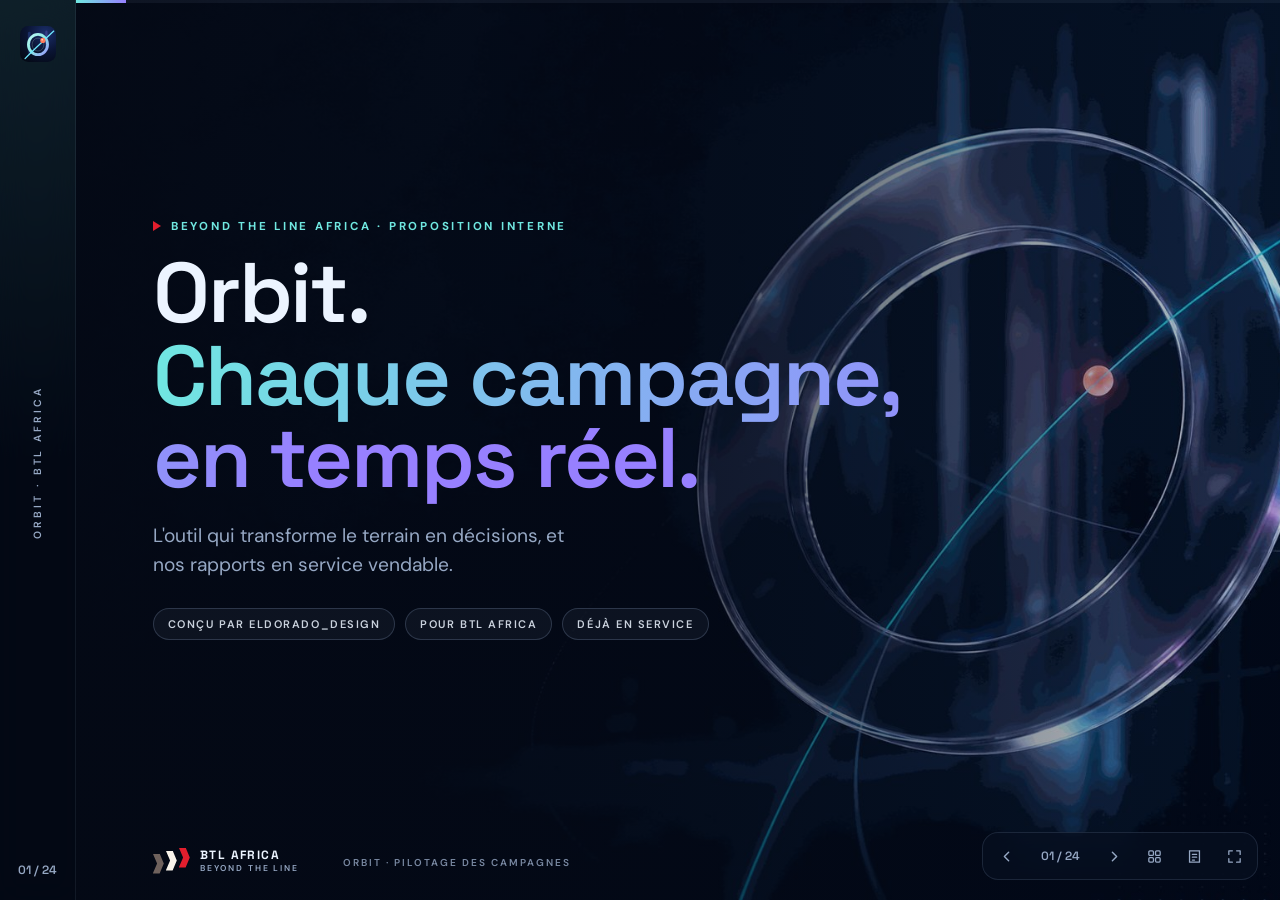
==== index.html @ cd91d080 "feat : présentation Orbit pour l'adoption par BTL Africa Co-Authored-By: Claude Opus 5.5 <noreply@an" ====
<!doctype html>
<html lang="fr">
<head>
<meta charset="utf-8">
<meta name="viewport" content="width=device-width, initial-scale=1, viewport-fit=cover">
<title>Orbit · Présentation BTL</title>
<meta name="description" content="Orbit, l'appli de pilotage des campagnes de BEYOND THE LINE Africa : intérêt, coût, valeur ajoutée et retour sur investissement.">
<meta name="theme-color" content="#040915">
<link rel="icon" href="images/orbit.svg" type="image/svg+xml">
<link rel="apple-touch-icon" href="images/orbit-180.png">
<link rel="preconnect" href="https://fonts.googleapis.com"><link rel="preconnect" href="https://fonts.gstatic.com" crossorigin>
<link href="https://fonts.googleapis.com/css2?family=DM+Sans:opsz,wght@9..40,400;9..40,500;9..40,600;9..40,700&family=Space+Grotesk:wght@400;500;600;700&display=swap" rel="stylesheet">
<link rel="stylesheet" href="styles.css">
</head>
<body>
<div class="sky" aria-hidden="true"></div>

<!-- Pictos (traits fins, même famille que l'appli) -->
<svg width="0" height="0" style="position:absolute" aria-hidden="true">
  <symbol id="i-globe" viewBox="0 0 24 24" fill="none" stroke="currentColor" stroke-width="1.8" stroke-linecap="round" stroke-linejoin="round"><circle cx="12" cy="12" r="9"/><path d="M3 12h18M12 3a14 14 0 0 1 0 18M12 3a14 14 0 0 0 0 18"/></symbol>
  <symbol id="i-phone" viewBox="0 0 24 24" fill="none" stroke="currentColor" stroke-width="1.8" stroke-linecap="round"><rect x="6" y="2.5" width="12" height="19" rx="3"/><path d="M11 18h2"/></symbol>
  <symbol id="i-download" viewBox="0 0 24 24" fill="none" stroke="currentColor" stroke-width="1.8" stroke-linecap="round" stroke-linejoin="round"><path d="M12 4v11m0 0 4-4m-4 4-4-4M5 20h14"/></symbol>
  <symbol id="i-shield" viewBox="0 0 24 24" fill="none" stroke="currentColor" stroke-width="1.8" stroke-linejoin="round"><path d="M12 3 5 6v6c0 4.5 3 7.5 7 9 4-1.5 7-4.5 7-9V6z"/><path d="m9 12 2 2 4-4" stroke-linecap="round"/></symbol>
  <symbol id="i-db" viewBox="0 0 24 24" fill="none" stroke="currentColor" stroke-width="1.8"><ellipse cx="12" cy="5.5" rx="7" ry="2.5"/><path d="M5 5.5v13c0 1.4 3.1 2.5 7 2.5s7-1.1 7-2.5v-13M5 12c0 1.4 3.1 2.5 7 2.5s7-1.1 7-2.5"/></symbol>
  <symbol id="i-history" viewBox="0 0 24 24" fill="none" stroke="currentColor" stroke-width="1.8" stroke-linecap="round"><path d="M3 12a9 9 0 1 0 3-6.7L3 8"/><path d="M3 3v5h5M12 7v5l3 2"/></symbol>
  <symbol id="i-spark" viewBox="0 0 24 24" fill="none" stroke="currentColor" stroke-width="1.8" stroke-linejoin="round"><path d="M12 3l1.8 5.2L19 10l-5.2 1.8L12 17l-1.8-5.2L5 10l5.2-1.8z"/><path d="M19 15l.8 2.2L22 18l-2.2.8L19 21l-.8-2.2L16 18l2.2-.8z"/></symbol>
  <symbol id="i-users" viewBox="0 0 24 24" fill="none" stroke="currentColor" stroke-width="1.8" stroke-linecap="round"><circle cx="9" cy="8" r="3.5"/><path d="M2.5 20c.8-3.5 3.4-5.5 6.5-5.5s5.7 2 6.5 5.5"/><path d="M16 4.6a3.5 3.5 0 0 1 0 6.8M18 14.8c1.8.7 3 2.4 3.5 5.2"/></symbol>
  <symbol id="i-target" viewBox="0 0 24 24" fill="none" stroke="currentColor" stroke-width="1.8"><circle cx="12" cy="12" r="9"/><circle cx="12" cy="12" r="5"/><circle cx="12" cy="12" r="1.5" fill="currentColor"/></symbol>
  <symbol id="i-chart" viewBox="0 0 24 24" fill="none" stroke="currentColor" stroke-width="1.8" stroke-linecap="round"><path d="M4 20V10M10 20V4M16 20v-7M22 20H2"/></symbol>
  <symbol id="i-brief" viewBox="0 0 24 24" fill="none" stroke="currentColor" stroke-width="1.8" stroke-linejoin="round"><rect x="3" y="7" width="18" height="13" rx="2.5"/><path d="M9 7V5a2 2 0 0 1 2-2h2a2 2 0 0 1 2 2v2M3 13h18"/></symbol>
  <symbol id="i-left" viewBox="0 0 24 24" fill="none" stroke="currentColor" stroke-width="2" stroke-linecap="round" stroke-linejoin="round"><path d="m15 6-6 6 6 6"/></symbol>
  <symbol id="i-right" viewBox="0 0 24 24" fill="none" stroke="currentColor" stroke-width="2" stroke-linecap="round" stroke-linejoin="round"><path d="m9 6 6 6-6 6"/></symbol>
  <symbol id="i-grid" viewBox="0 0 24 24" fill="none" stroke="currentColor" stroke-width="1.8"><rect x="4" y="4" width="6.5" height="6.5" rx="1.5"/><rect x="13.5" y="4" width="6.5" height="6.5" rx="1.5"/><rect x="4" y="13.5" width="6.5" height="6.5" rx="1.5"/><rect x="13.5" y="13.5" width="6.5" height="6.5" rx="1.5"/></symbol>
  <symbol id="i-note" viewBox="0 0 24 24" fill="none" stroke="currentColor" stroke-width="1.8" stroke-linecap="round"><path d="M5 4h14v16H5z"/><path d="M9 9h6M9 13h6M9 17h3"/></symbol>
  <symbol id="i-full" viewBox="0 0 24 24" fill="none" stroke="currentColor" stroke-width="1.8" stroke-linecap="round" stroke-linejoin="round"><path d="M4 9V4h5M20 9V4h-5M4 15v5h5M20 15v5h-5"/></symbol>
  <!-- Silhouettes de dos, éclairées par l'écran -->
  <symbol id="person" viewBox="0 0 200 260"><circle cx="100" cy="70" r="46"/><path d="M10 260c4-80 40-128 90-128s86 48 90 128z"/></symbol>
</svg>

<template id="btl-sign"><div class="slide-sign btl" aria-label="BEYOND THE LINE Africa"><span class="btl-mark"><i></i><i></i><i></i></span><span class="btl-word"><b>BTL AFRICA</b><small>BEYOND THE LINE</small></span></div><div class="slide-foot">Orbit · Pilotage des campagnes</div></template>

<aside class="rail" aria-hidden="true"><img src="images/orbit.svg" width="36" height="36" alt=""><span class="rail-label">Orbit · BTL Africa</span><span class="rail-count" data-count></span></aside>
<div class="progress"><i></i></div>

<main class="deck">

<!-- 01 · Couverture -->
<section class="slide" data-title="Orbit">
  <div class="bg" style="background-image:url(images/hero.jpg)"></div>
  <div class="reveal">
    <span class="kicker">BEYOND THE LINE Africa · Proposition interne</span>
    <h1>Orbit.<br><span class="grad">Chaque campagne,<br>en temps réel.</span></h1>
    <p class="lead">L'outil qui transforme le terrain en décisions, et nos rapports en service vendable.</p>
    <div class="chips"><span class="chip">Conçu par Eldorado_design</span><span class="chip">Pour BTL Africa</span><span class="chip">Déjà en service</span></div>
  </div>
  <aside class="note"><b>~2 min.</b> Ouvrir sur une promesse simple : savoir où en est chaque campagne sans attendre le rapport de fin de semaine. Préciser que ce n'est pas un projet : l'outil tourne déjà sur les campagnes Vodacom (Privilège, Merchant, M-Pesa Mikili, Youth F2F). Annoncer le déroulé : le constat, ce que fait Orbit, ce que ça coûte, ce que ça rapporte, ce qu'on vous demande.</aside>
</section>

<!-- 02 · Le constat -->
<section class="slide" data-title="Aujourd'hui">
  <div class="reveal">
    <span class="kicker">Le constat</span>
    <h2>Aujourd'hui, un rapport<br>se <span class="grad">reconstruit</span> à la main.</h2>
    <div class="cards c3">
      <div class="glass card"><div class="ico"><svg><use href="#i-phone"/></svg></div><h3>Données éparpillées</h3><p>WhatsApp, photos, fichiers Excel, notes de superviseurs.</p></div>
      <div class="glass card"><div class="ico"><svg><use href="#i-history"/></svg></div><h3>Des heures de compilation</h3><p>Chaque semaine, quelqu'un recolle les morceaux.</p></div>
      <div class="glass card"><div class="ico"><svg><use href="#i-target"/></svg></div><h3>Décisions en retard</h3><p>Quand le problème est visible, la semaine est passée.</p></div>
    </div>
  </div>
  <aside class="note"><b>~3 min.</b> Faire parler la salle : « Combien de temps pour sortir le rapport hebdo ? Combien de fois a-t-on corrigé un chiffre après envoi au client ? » Chaque réponse est un argument. Ne pas pointer de personne : c'est le processus qui coûte, pas les gens.</aside>
</section>

<!-- 03 · Mise en scène : la réunion -->
<section class="slide" data-title="Lundi, 9 h">
  <div class="split">
    <div class="reveal">
      <span class="kicker">Mise en situation</span>
      <h2>Lundi, 9 h.<br>Tout le monde voit<br><span class="grad">la même chose.</span></h2>
      <p class="lead">Plus de « je vous envoie le fichier ». La campagne s'affiche, on discute, on décide.</p>
    </div>
    <div class="scene">
      <span class="caption"><i></i>Réunion de pilotage · en direct</span>
      <div class="wall-screen"><img src="images/app/02-accueil-privilege.jpg" alt="Orbit affiché sur l'écran de la salle de réunion"></div>
      <div class="glow"></div><div class="table"></div>
      <svg class="people" viewBox="160 150 1280 340" aria-hidden="true">
        <defs><linearGradient id="rim" x1="0" y1="0" x2="0" y2="1"><stop offset="0" stop-color="#70e8e1" stop-opacity=".55"/><stop offset=".25" stop-color="#0b1222" stop-opacity="1"/></linearGradient></defs>
        <g fill="url(#rim)"><use href="#person" x="120" y="210" width="230" height="300"/><use href="#person" x="420" y="170" width="250" height="330"/><use href="#person" x="980" y="180" width="245" height="320"/><use href="#person" x="1270" y="220" width="225" height="290"/></g>
        <g fill="#060b17"><use href="#person" x="700" y="250" width="200" height="260"/></g>
      </svg>
    </div>
  </div>
  <aside class="note"><b>~2 min.</b> Raconter la scène : la direction, deux superviseurs et le chargé de compte autour de l'écran. On voit les 954 activations de Privilège, la progression, les shops. Une question surgit, on la pose à Orbit pendant la réunion. Message : la réunion porte sur les décisions, pas sur la vérification des chiffres.</aside>
</section>

<!-- 04 · Orbit en une phrase -->
<section class="slide" data-title="Orbit en une phrase">
  <div class="split">
    <div class="reveal">
      <span class="kicker">La réponse</span>
      <h2>Une seule appli.<br>Le terrain <span class="grad">remonte seul.</span></h2>
      <p class="lead">Les agents saisissent sur le terrain. Orbit calcule, classe, commente et exporte.</p>
      <div class="chips"><span class="chip">Hôtesses</span><span class="chip">Ambassadeurs</span><span class="chip">Contacts</span><span class="chip">POS</span></div>
    </div>
    <div class="shot tilt"><img src="images/app/02-accueil-privilege.jpg" alt="Accueil d'Orbit : 954 activations sur la campagne Vodacom Privilège"></div>
  </div>
  <aside class="note"><b>~2 min.</b> Montrer l'accueil : le chiffre clé, la progression, les jours prestés, le commentaire de la période. Tout est calculé à partir de la base que remplit le terrain : il n'y a rien à ressaisir.</aside>
</section>

<!-- 05 · Pratique -->
<section class="slide" data-title="Pratique : accessible partout">
  <div class="split">
    <div class="reveal">
      <span class="kicker">01 · Pratique</span>
      <h2>Partout.<br><span class="grad">Sans installation.</span></h2>
      <div class="cards">
        <div class="glass card" style="padding:18px 20px"><h3>Un lien suffit</h3><p>Ordinateur, tablette, téléphone, écran de salle.</p></div>
        <div class="glass card" style="padding:18px 20px"><h3>S'installe comme une appli</h3><p>Une icône sur le bureau ou l'écran d'accueil, en un geste.</p></div>
      </div>
    </div>
    <div class="devices">
      <div class="laptop"><div class="screen"><img src="images/app/04-activite.jpg" alt="Vue Activité d'Orbit sur ordinateur"></div><div class="base"></div></div>
      <div class="phone"><img src="images/app/12-mobile-accueil.jpg" alt="Orbit sur téléphone"></div>
    </div>
  </div>
  <aside class="note"><b>~2 min.</b> Insister : rien à installer sur les postes BTL, pas de licence. Un superviseur en déplacement a la même vue que la direction au bureau. Si possible, faire ouvrir le lien sur le téléphone d'un participant pendant la présentation.</aside>
</section>

<!-- 06 · Modulable -->
<section class="slide" data-title="Modulable et personnalisée">
  <div class="reveal">
    <span class="kicker">02 · Modulable</span>
    <h2>Une campagne nouvelle ?<br>Orbit <span class="grad">s'adapte.</span></h2>
    <div class="gallery">
      <figure><div class="shot"><img src="images/app/08-accueil-merchant.jpg" alt="Campagne Merchant"></div><figcaption>Merchant · POS visités</figcaption></figure>
      <figure><div class="shot"><img src="images/app/09-mikili-nebuleuse.jpg" alt="Campagne M-Pesa Mikili en ambiance Nébuleuse"></div><figcaption>M-Pesa Mikili · contacts</figcaption></figure>
      <figure><div class="shot"><img src="images/app/10-starfly.jpg" alt="Ambiance claire Starfly"></div><figcaption>Six ambiances, claires ou sombres</figcaption></figure>
    </div>
  </div>
  <aside class="note"><b>~3 min.</b> Quatre types de campagnes déjà gérés, chacun avec son vocabulaire (activations, transactions, contacts) et ses objectifs. Chaque utilisateur règle son confort : ambiance, opacité, flou. Une nouvelle campagne se branche pour environ 100 $ au lieu d'un nouvel outil.</aside>
</section>

<!-- 07 · Fiable et claire -->
<section class="slide" data-title="Fiable et claire">
  <div class="split">
    <div class="reveal">
      <span class="kicker">03 · Fiable</span>
      <h2>Une seule source.<br><span class="grad">Zéro version.</span></h2>
      <div class="cards">
        <div class="glass card" style="padding:18px 20px"><div class="ico"><svg><use href="#i-db"/></svg></div><h3>Base unique et sécurisée</h3><p>Tout le monde lit les mêmes chiffres, au même moment.</p></div>
        <div class="glass card" style="padding:18px 20px"><div class="ico"><svg><use href="#i-history"/></svg></div><h3>Chaque correction est tracée</h3><p>Qui, quoi, quand : le journal le garde.</p></div>
      </div>
    </div>
    <div class="shot tilt"><img src="images/app/05-terrain.jpg" alt="Vue Terrain : classement des agents et fiche détaillée"></div>
  </div>
  <aside class="note"><b>~2 min.</b> Clair : un chiffre par carte, des classements lisibles, une fiche par agent. Fiable : profils et droits (Vodacom lit, BTL pilote), contrôles qualité, journal des modifications. Fini « la bonne version du fichier ».</aside>
</section>

<!-- 08 · Moins d'erreurs -->
<section class="slide" data-title="Fini les erreurs de reporting">
  <div class="reveal">
    <span class="kicker">04 · Sans erreurs</span>
    <h2>Le chiffre se <span class="grad">calcule</span>,<br>il ne se recopie plus.</h2>
    <div class="versus">
      <div class="glass col before"><h3>Avant</h3><ul><li>Recopies entre WhatsApp et Excel</li><li>Formules cassées, doublons, oublis</li><li>Chiffres corrigés après envoi au client</li></ul></div>
      <div class="glass col after"><h3 class="grad">Avec Orbit</h3><ul><li>Saisie unique, au moment de l'action</li><li>Totaux et objectifs calculés automatiquement</li><li>Anomalies signalées avant qu'elles ne partent</li></ul></div>
    </div>
  </div>
  <aside class="note"><b>~2 min.</b> Chaque erreur envoyée au client coûte de la crédibilité. Orbit supprime l'étape de recopie, qui est la source principale d'erreurs. L'onglet « Qualité et sources » montre les anomalies à traiter.</aside>
</section>

<!-- 09 · Rapports -->
<section class="slide" data-title="Rapports en un clic">
  <div class="split">
    <div class="reveal">
      <span class="kicker">05 · Rapports</span>
      <h2>Un rapport client<br>en <span class="grad">30 secondes.</span></h2>
      <p class="lead">PDF prêt à envoyer, ou Excel avec formules et données brutes, vérifiable par le client.</p>
      <div class="chips"><span class="chip">PDF</span><span class="chip">Excel à formules</span><span class="chip">Toute période</span></div>
    </div>
    <div class="shot tilt"><img src="images/app/06-export.jpg" alt="Fenêtre d'export d'Orbit avec aperçu du rapport"></div>
  </div>
  <aside class="note"><b>~3 min.</b> Démonstration en direct si possible : choisir une période, cocher les sections, télécharger. L'Excel contient des formules et un onglet de données brutes, donc le client peut recompter lui-même : c'est un gage de transparence. Comparer avec le temps de compilation actuel donné par la salle à la slide 2.</aside>
</section>

<!-- 10 · Décisionnelle -->
<section class="slide" data-title="Décisionnelle : l'IA">
  <div class="split">
    <div class="reveal">
      <span class="kicker">06 · Décisionnelle</span>
      <h2>On pose la question.<br><span class="grad">Orbit répond chiffres à l'appui.</span></h2>
      <p class="lead">Commentaires de période générés, et questions libres sur la campagne.</p>
    </div>
    <div class="glass chat">
      <div class="head"><i>✦</i>Questionner la campagne</div>
      <div class="q">Qui sont les trois meilleurs et pourquoi ?</div>
      <div class="a"><p>Sur la période, les trois meilleurs ambassadeurs sont :</p><p>• Becky O. : 211 transactions sur 10 jours<br>• Patience T. : 141 transactions sur 12 jours<br>• Jesly B. : 113 transactions sur 12 jours</p><p>Les notes de terrain signalent des lenteurs de connexion et des retards d'approvisionnement des fonds.</p><p><b>Suggestion :</b> approvisionner les fonds dès le matin.</p></div>
      <div class="foot"><span>Réponse réelle · Merchant, 24 août → 25 sept.</span><span>19 questions restantes aujourd'hui</span></div>
    </div>
  </div>
  <aside class="note"><b>~4 min.</b> C'est une vraie réponse obtenue sur la campagne Merchant. L'IA lit les chiffres et les notes de clôture des agents, puis propose des pistes présentées comme des suggestions. Aucune donnée client (numéro, nom) n'est transmise à l'IA. Le nombre de questions est plafonné par jour : c'est ce qui permet de le facturer.</aside>
</section>

<!-- 11 · Réorienter -->
<section class="slide" data-title="Réorienter à tout moment">
  <div class="split">
    <div class="reveal">
      <span class="kicker">07 · Agile</span>
      <h2>Jeudi, un shop décroche.<br><span class="grad">Vendredi, on corrige.</span></h2>
      <p class="lead">Rythme jour par jour, classement des lieux, présence des agents : on déplace les équipes avant la fin de la semaine.</p>
    </div>
    <div class="shot tilt"><img src="images/app/03-accueil-graphiques.jpg" alt="Jours prestés et répartition terrain"></div>
  </div>
  <aside class="note"><b>~3 min.</b> Exemple concret : un shop passe sous la moyenne deux jours de suite ; on le voit dans Terrain, on déplace deux hôtesses vers le shop le plus actif. Sans Orbit, on le découvre dans le rapport de fin de semaine. La réactivité se vend au client.</aside>
</section>

<!-- 12 · Accès client -->
<section class="slide" data-title="Ce que voit le client">
  <div class="split even">
    <div class="reveal">
      <span class="kicker">08 · Maîtrise</span>
      <h2>Le client voit<br><span class="grad">ce que nous décidons.</span></h2>
      <p class="lead">Par campagne, BTL ouvre ou ferme l'accès, les objectifs et les questions à l'IA.</p>
    </div>
    <div class="glass access">
      <div class="row"><span>Campagne</span><span>Voir</span><span>Objectifs</span><span>IA</span></div>
      <div class="row"><b>Vodacom Privilège</b><i class="sw on"></i><i class="sw on"></i><i class="sw on"></i></div>
      <div class="row"><b>Merchant Educational</b><i class="sw on"></i><i class="sw"></i><i class="sw on"></i></div>
      <div class="row"><b>M-Pesa Mikili</b><i class="sw on"></i><i class="sw on"></i><i class="sw"></i></div>
      <div class="row"><b>Youth F2F</b><i class="sw"></i><i class="sw"></i><i class="sw"></i></div>
    </div>
  </div>
  <aside class="note"><b>~2 min.</b> Point essentiel pour la négociation : l'accès du client est un levier. On peut montrer la campagne sans les objectifs internes, et réserver l'IA aux clients qui la paient. Tout se règle en un clic depuis le menu « Accès client ».</aside>
</section>

<!-- 13a · Mise en scène : sur le terrain -->
<section class="slide" data-title="Sur le terrain">
  <div class="split">
    <div class="reveal">
      <span class="kicker">Mise en situation</span>
      <h2>Kinshasa, 11 h.<br><span class="grad">Le superviseur sait déjà.</span></h2>
      <p class="lead">Un coup d'œil au téléphone entre deux shops : qui a pointé, combien d'activations, où ça freine.</p>
    </div>
    <div class="scene field">
      <span class="caption"><i></i>Sur le terrain · en direct</span>
      <svg class="street" viewBox="0 0 1600 900" preserveAspectRatio="xMidYMid slice" aria-hidden="true">
        <defs>
          <radialGradient id="sun" cx=".78" cy=".08" r=".6"><stop offset="0" stop-color="#ffd2a0" stop-opacity=".55"/><stop offset="1" stop-color="#ffd2a0" stop-opacity="0"/></radialGradient>
          <linearGradient id="bld" x1="0" y1="0" x2="0" y2="1"><stop offset="0" stop-color="#2a3a63"/><stop offset="1" stop-color="#101a33"/></linearGradient>
          <linearGradient id="kiosk" x1="0" y1="0" x2="0" y2="1"><stop offset="0" stop-color="#e31e2d"/><stop offset="1" stop-color="#8d1220"/></linearGradient>
        </defs>
        <rect width="1600" height="900" fill="url(#sun)"/>
        <g fill="url(#bld)"><rect x="0" y="260" width="300" height="460" rx="6"/><rect x="320" y="200" width="260" height="520" rx="6"/><rect x="600" y="300" width="340" height="420" rx="6"/><rect x="960" y="230" width="280" height="490" rx="6"/></g>
        <g fill="#70e8e1" opacity=".18"><rect x="40" y="300" width="60" height="40" rx="4"/><rect x="130" y="300" width="60" height="40" rx="4"/><rect x="360" y="250" width="60" height="40" rx="4"/><rect x="460" y="250" width="60" height="40" rx="4"/><rect x="650" y="340" width="60" height="40" rx="4"/><rect x="1000" y="280" width="60" height="40" rx="4"/><rect x="1100" y="280" width="60" height="40" rx="4"/></g>
        <!-- Kiosque M-Pesa -->
        <rect x="620" y="470" width="300" height="250" rx="10" fill="#0d1528"/>
        <path d="M600 470h340l-24-60H624z" fill="url(#kiosk)"/>
        <text x="770" y="452" text-anchor="middle" font-family="Space Grotesk, sans-serif" font-size="34" font-weight="700" fill="#fff">M-PESA</text>
        <rect x="650" y="500" width="240" height="120" rx="8" fill="#ffd2a0" opacity=".25"/>
        <rect x="0" y="720" width="1600" height="180" fill="#0a1124"/>
        <path d="M0 760h1600" stroke="#ffd2a0" stroke-opacity=".12" stroke-width="3" stroke-dasharray="40 30"/>
        <!-- Passants -->
        <g fill="#060b17"><use href="#person" x="140" y="560" width="120" height="170"/><use href="#person" x="440" y="590" width="100" height="140"/><use href="#person" x="1240" y="470" width="190" height="260"/></g>
      </svg>
      <div class="phone"><img src="images/app/13-mobile-merchant.jpg" alt="Orbit sur le téléphone d'un superviseur"></div>
    </div>
  </div>
  <aside class="note"><b>~2 min.</b> Le superviseur est en tournée. Sur son téléphone : POS visités, transactions, ambassadeurs présents. Il appelle l'ambassadeur qui n'a pas pointé avant midi, pas le lendemain.</aside>
</section>

<!-- 13 · Mise en scène : le terrain -->
<section class="slide" data-title="Du terrain à la décision">
  <div class="reveal">
    <span class="kicker">Mise en situation</span>
    <h2>Du terrain à la décision,<br><span class="grad">en quelques secondes.</span></h2>
    <div class="flow">
      <div class="glass step"><div class="ico"><svg><use href="#i-phone"/></svg></div><b>L'agent saisit</b><span>Pointage, activation, contact, photo.</span></div><i class="arrow"></i>
      <div class="glass step"><div class="ico"><svg><use href="#i-db"/></svg></div><b>Orbit calcule</b><span>Totaux, objectifs, classements, anomalies.</span></div><i class="arrow"></i>
      <div class="glass step"><div class="ico"><svg><use href="#i-target"/></svg></div><b>BTL décide</b><span>Réunion, rapport, réorientation.</span></div>
    </div>
  </div>
  <aside class="note"><b>~2 min.</b> Le circuit complet tient en trois étapes. Chaque maillon dépend du précédent : c'est la transition vers la condition de réussite.</aside>
</section>

<!-- 14 · Condition : adhésion -->
<section class="slide" data-title="La condition : tout le monde">
  <div class="split">
    <div class="reveal">
      <span class="kicker">La condition</span>
      <h2>Orbit ne vaut que si<br><span class="grad">tout le monde l'utilise.</span></h2>
      <p class="lead">Un agent qui ne saisit pas, c'est un chiffre faux pour toute la campagne.</p>
    </div>
    <div class="cards c2">
      <div class="glass card"><div class="ico"><svg><use href="#i-users"/></svg></div><h3>Agents</h3><p>Saisie systématique, le jour même.</p></div>
      <div class="glass card"><div class="ico"><svg><use href="#i-shield"/></svg></div><h3>Superviseurs</h3><p>Contrôle quotidien et notes de clôture.</p></div>
      <div class="glass card"><div class="ico"><svg><use href="#i-brief"/></svg></div><h3>Chargés de compte</h3><p>Rapports clients exclusivement depuis Orbit.</p></div>
      <div class="glass card"><div class="ico"><svg><use href="#i-target"/></svg></div><h3>Direction</h3><p>Réunions de pilotage sur Orbit.</p></div>
    </div>
  </div>
  <aside class="note"><b>~4 min.</b> Moment clé, à dire franchement : si une partie de l'agence continue sur Excel, on revient aux deux versions des chiffres, et l'outil perd sa valeur. L'adhésion doit être une décision d'agence, pas une option individuelle. Laisser place aux objections ici.</aside>
</section>

<!-- 15 · Le coût -->
<section class="slide" data-title="Ce que ça coûte">
  <div class="reveal">
    <span class="kicker">Le coût</span>
    <h2>Un investissement unique,<br>puis <span class="grad">presque rien.</span></h2>
    <div class="prices">
      <div class="glass price"><span class="label">Développement complet</span><div class="big">500<small>$</small></div><p>Une fois. Déjà réalisé.</p></div>
      <div class="glass price"><span class="label">Nouvelle campagne</span><div class="big">~100<small>$</small></div><p>Branchement d'une campagne de type nouveau.</p></div>
      <div class="glass price hl"><span class="label">Hébergement</span><div class="big">&lt; 50<small>$ / mois</small></div><p>Base de données, site et IA compris.</p></div>
    </div>
  </div>
  <aside class="note"><b>~3 min.</b> Le développement est derrière nous : il est déjà payé et l'outil tourne. Le coût récurrent se limite à l'hébergement, négociable à très bon prix. Comparer avec le coût mensuel des heures de compilation actuelles.</aside>
</section>

<!-- 16 · Facturation -->
<section class="slide" data-title="Ce que ça rapporte">
  <div class="reveal">
    <span class="kicker">Le modèle</span>
    <h2>Orbit devient<br><span class="grad">une ligne de facture.</span></h2>
    <div class="prices">
      <div class="glass price"><span class="label">Pilotage Orbit</span><div class="big">500<small>$ / campagne</small></div><p>Accès client, tableaux de bord, rapports.</p></div>
      <div class="glass price hl"><span class="label">Option IA</span><div class="big">+200<small>$ / campagne</small></div><p>Commentaires et questions à la campagne.</p></div>
      <div class="glass price"><span class="label">Sur mesure</span><div class="big">Quota<small> modulable</small></div><p>Nombre de questions IA par jour selon le contrat.</p></div>
    </div>
  </div>
  <aside class="note"><b>~3 min.</b> Proposition : intégrer Orbit à chaque devis de campagne, de façon permanente. Le client paie un service visible (accès en direct, rapports vérifiables), pas un logiciel. L'option IA et le quota de questions permettent une facturation à la carte. Les montants sont des bases de discussion.</aside>
</section>

<!-- 17 · ROI -->
<section class="slide" data-title="Retour sur investissement">
  <div class="split">
    <div class="reveal">
      <span class="kicker">Retour sur investissement</span>
      <h2>Lent au départ,<br><span class="grad">net ensuite.</span></h2>
      <div class="cards c2">
        <div class="glass card" style="padding:18px 20px"><span class="muted">Point mort</span><div class="big" id="roi-even" style="font-size:40px;margin-top:8px">—</div></div>
        <div class="glass card" style="padding:18px 20px"><span class="muted">Solde sur 12 mois</span><div class="big grad" id="roi-total" style="font-size:40px;margin-top:8px">—</div></div>
      </div>
    </div>
    <div class="glass chart">
      <svg id="roi-chart" role="img" aria-label="Facturation mensuelle et solde cumulé sur 12 mois"></svg>
      <div class="legend"><span><i style="background:rgb(112 232 225)"></i>Facturé par mois</span><span><i style="background:rgb(151 128 255)"></i>Solde cumulé</span></div>
      <p class="hyp">Hypothèses : 2 mois de rodage non facturés, puis 2 campagnes par mois, une sur deux avec l'option IA. Coûts : 500 $ au départ, 100 $ par campagne, 50 $/mois d'hébergement.</p>
    </div>
  </div>
  <aside class="note"><b>~4 min.</b> Lire le graphique : les premiers mois sont négatifs (rodage, adhésion), puis chaque campagne facturée rapporte environ 400 $ net, 600 $ avec l'IA. Le scénario est volontairement prudent. Passer ensuite au calculateur pour tester d'autres hypothèses avec la salle.</aside>
</section>

<!-- 18 · Calculateur -->
<section class="slide" data-title="Calculateur">
  <div class="reveal">
    <span class="kicker">À vous de jouer</span>
    <h2>Testons <span class="grad">vos hypothèses.</span></h2>
    <div class="calc" id="calc">
      <div class="glass inputs">
        <label><span>Campagnes facturées par mois <b data-v="perMonth"></b></span><input type="range" name="perMonth" min="1" max="6" value="2"></label>
        <label><span>Mois de rodage (non facturés) <b data-v="pilot"></b></span><input type="range" name="pilot" min="0" max="6" value="2"></label>
        <label><span>Campagnes avec l'option IA <b data-v="iaShare"></b></span><input type="range" name="iaShare" min="0" max="100" step="10" value="50"></label>
        <label><span>Prix Orbit par campagne <b data-v="price"></b></span><input type="range" name="price" min="200" max="1000" step="50" value="500"></label>
      </div>
      <div class="glass out">
        <div class="kpis"><div class="kpi"><small>Point mort</small><b data-k="even"></b></div><div class="kpi"><small>Facturé sur 12 mois</small><b data-k="revenue"></b></div><div class="kpi"><small>Solde net</small><b data-k="total" class="grad"></b></div></div>
        <svg role="img" aria-label="Simulation sur 12 mois"></svg>
      </div>
    </div>
  </div>
  <aside class="note"><b>~4 min.</b> Laisser la salle proposer les chiffres. Montrer que même avec une seule campagne par mois et un long rodage, le point mort arrive dans l'année. C'est le meilleur moment pour obtenir l'adhésion : la décision devient économique.</aside>
</section>

<!-- 19 · Ce que gagne chacun -->
<section class="slide" data-title="Ce que gagne chacun">
  <div class="reveal">
    <span class="kicker">La valeur</span>
    <h2>Chacun y <span class="grad">gagne.</span></h2>
    <div class="cards c4">
      <div class="glass card"><div class="ico"><svg><use href="#i-chart"/></svg></div><h3>Direction</h3><p>Vision en direct, nouvelle source de revenu.</p></div>
      <div class="glass card"><div class="ico"><svg><use href="#i-shield"/></svg></div><h3>Superviseurs</h3><p>Moins de compilation, plus de terrain.</p></div>
      <div class="glass card"><div class="ico"><svg><use href="#i-users"/></svg></div><h3>Agents</h3><p>Leur travail est visible, et reconnu.</p></div>
      <div class="glass card"><div class="ico"><svg><use href="#i-brief"/></svg></div><h3>Client</h3><p>Transparence, réactivité, confiance.</p></div>
    </div>
  </div>
  <aside class="note"><b>~3 min.</b> Adapter le discours à chaque public présent. Pour les agents : le classement et la fiche agent valorisent les meilleurs. Pour le client : un partenaire qui montre ses chiffres en direct se démarque des agences concurrentes.</aside>
</section>

<!-- 20 · Plan d'adoption -->
<section class="slide" data-title="Plan d'adoption">
  <div class="reveal">
    <span class="kicker">Le plan</span>
    <h2>90 jours pour en faire<br><span class="grad">un réflexe.</span></h2>
    <div class="timeline">
      <div class="glass t"><em>Jours 1 à 30</em><h3>Adopter</h3><ul><li>Prise en main par équipe</li><li>Toutes les campagnes en cours sur Orbit</li><li>Fin des rapports Excel internes</li></ul></div>
      <div class="glass t"><em>Jours 31 à 60</em><h3>Montrer</h3><ul><li>Accès client ouvert sur une campagne</li><li>Réunions de pilotage sur écran</li><li>Retours d'usage, ajustements</li></ul></div>
      <div class="glass t"><em>Jours 61 à 90</em><h3>Facturer</h3><ul><li>Orbit dans les nouveaux devis</li><li>Option IA proposée</li><li>Bilan chiffré à la direction</li></ul></div>
    </div>
  </div>
  <aside class="note"><b>~3 min.</b> Un plan court et concret. Proposer un référent par équipe. Le bilan à 90 jours mesure : taux de saisie, temps de production des rapports, campagnes facturées avec Orbit.</aside>
</section>

<!-- 21 · Questions fréquentes -->
<section class="slide" data-title="Vos questions">
  <div class="reveal">
    <span class="kicker">Anticiper</span>
    <h2>Les questions <span class="grad">qu'on va nous poser.</span></h2>
    <div class="faq">
      <div class="glass"><b>Et si le réseau coupe ?</b><span>Les applis terrain envoient dès que la connexion revient ; Orbit lit la base commune.</span></div>
      <div class="glass"><b>Les données sont-elles protégées ?</b><span>Profils et droits séparés ; l'IA ne reçoit ni nom ni numéro de client.</span></div>
      <div class="glass"><b>Et si le client refuse de payer ?</b><span>Orbit reste notre outil interne : le gain de temps suffit à le justifier.</span></div>
      <div class="glass"><b>Qui maintient l'outil ?</b><span>Eldorado_design, avec un coût par évolution connu d'avance.</span></div>
    </div>
  </div>
  <aside class="note"><b>~3 min.</b> Traiter les objections avant qu'elles ne viennent, puis ouvrir les questions de la salle (hors du temps de présentation).</aside>
</section>

<!-- 22 · La décision -->
<section class="slide" data-title="Ce que nous demandons">
  <div class="bg" style="background-image:url(images/hero.jpg)"></div>
  <div class="reveal">
    <span class="kicker">Aujourd'hui</span>
    <h2>Une décision :<br><span class="grad">Orbit, pour toute l'agence.</span></h2>
    <div class="chips"><span class="chip">Adhésion de toutes les équipes</span><span class="chip">Un référent par équipe</span><span class="chip">Orbit dans les devis</span></div>
  </div>
  <aside class="note"><b>~2 min.</b> Conclure par une demande claire, pas par un résumé. Faire valider les trois engagements et fixer la date du bilan à 90 jours.</aside>
</section>

<!-- 23 · Fin -->
<section class="slide" data-title="Merci">
  <div class="reveal" style="text-align:center;justify-items:center;display:grid">
    <img class="orbit-logo" src="images/orbit.svg" alt="Logo Orbit">
    <h1 style="font-size:clamp(44px,5.6vw,88px)">Merci.</h1>
    <p class="lead" style="margin-inline:auto">Orbit · développé par Eldorado_design pour BEYOND THE LINE Africa.</p>
    <p class="byeldo">By <b>Eldo</b></p>
  </div>
  <aside class="note"><b>Questions et réponses.</b> Garder l'appli ouverte dans un autre onglet pour répondre en direct.</aside>
</section>

</main>

<div class="notes" role="note" aria-live="polite"></div>
<div class="overview" role="dialog" aria-label="Sommaire"><h2>Sommaire</h2><ol></ol></div>
<nav class="controls" aria-label="Navigation">
  <button type="button" data-act="prev" aria-label="Slide précédente"><svg><use href="#i-left"/></svg></button>
  <span class="count" data-count></span>
  <button type="button" data-act="next" aria-label="Slide suivante"><svg><use href="#i-right"/></svg></button>
  <button type="button" data-act="overview" aria-label="Sommaire (touche O)" title="Sommaire · O"><svg><use href="#i-grid"/></svg></button>
  <button type="button" data-act="notes" aria-label="Notes de l'orateur (touche N)" title="Notes · N"><svg><use href="#i-note"/></svg></button>
  <button type="button" data-act="full" aria-label="Plein écran (touche F)" title="Plein écran · F"><svg><use href="#i-full"/></svg></button>
</nav>
<script src="deck.js"></script>
</body>
</html>
---- styles.css ----
/* Orbit · présentation — même langage que l'appli : nuit aurorale, verre dépoli, accent cyan. */
:root {
  --deep0: 4 9 21; --deep1: 8 16 34; --deep2: 14 26 50;
  --ink: 236 244 255; --mute: 150 168 196; --glass: 190 215 255;
  --acc: 112 232 225; --acc2: 151 128 255; --warm: 255 170 120; --btl: 227 30 45;
  --display: "Space Grotesk", system-ui, sans-serif; --ui: "DM Sans", system-ui, sans-serif;
  --ease: cubic-bezier(.22, 1, .36, 1);
}
* { box-sizing: border-box; }
html, body { margin: 0; height: 100%; background: rgb(var(--deep0)); color: rgb(var(--ink)); font-family: var(--ui); overflow: hidden; -webkit-font-smoothing: antialiased; }
button { font: inherit; color: inherit; border: 0; background: none; cursor: pointer; }
img { display: block; max-width: 100%; }

/* ── Ciel vivant ── */
.sky { position: fixed; inset: 0; z-index: 0; overflow: hidden; pointer-events: none; }
.sky::before { content: ""; position: absolute; inset: -20%; background:
  radial-gradient(40% 60% at 15% 10%, rgb(var(--acc) / .18), transparent 70%),
  radial-gradient(35% 50% at 85% 20%, rgb(var(--acc2) / .2), transparent 70%),
  radial-gradient(50% 40% at 60% 100%, rgb(40 90 200 / .25), transparent 70%);
  animation: drift 26s ease-in-out infinite alternate; }
.sky::after { content: ""; position: absolute; inset: 0; background-image: radial-gradient(1px 1px at 20% 30%, #fff8, transparent), radial-gradient(1px 1px at 70% 20%, #fff6, transparent), radial-gradient(1.5px 1.5px at 40% 80%, #fff5, transparent), radial-gradient(1px 1px at 85% 65%, #fff7, transparent), radial-gradient(1px 1px at 10% 75%, #fff5, transparent), radial-gradient(1px 1px at 55% 45%, #fff4, transparent); background-size: 600px 600px; opacity: .7; }
@keyframes drift { to { transform: translate3d(4%, -3%, 0) rotate(4deg); } }

/* ── Cadre : rail gauche, barre de progression, commandes ── */
.deck { position: fixed; inset: 0; z-index: 1; }
.rail { position: fixed; left: 0; top: 0; bottom: 0; width: 76px; z-index: 5; display: flex; flex-direction: column; align-items: center; justify-content: space-between; padding: 26px 0 22px; border-right: 1px solid rgb(var(--glass) / .08); background: rgb(var(--deep0) / .35); backdrop-filter: blur(14px); }
.rail-label { writing-mode: vertical-rl; transform: rotate(180deg); font: 600 10.5px var(--ui); letter-spacing: .28em; text-transform: uppercase; color: rgb(var(--mute)); }
.rail-count { font: 600 12px var(--display); color: rgb(var(--mute)); }
.progress { position: fixed; top: 0; left: 76px; right: 0; height: 3px; z-index: 6; background: rgb(var(--glass) / .06); }
.progress i { display: block; height: 100%; width: 0; background: linear-gradient(90deg, rgb(var(--acc)), rgb(var(--acc2))); transition: width .6s var(--ease); }
.controls { position: fixed; right: 22px; bottom: 20px; z-index: 6; display: flex; align-items: center; gap: 4px; padding: 5px; border-radius: 16px; background: rgb(var(--deep1) / .7); border: 1px solid rgb(var(--glass) / .12); backdrop-filter: blur(14px); }
.controls button { width: 36px; height: 36px; border-radius: 11px; display: grid; place-items: center; color: rgb(var(--mute)); transition: background-color .2s, color .2s; }
.controls button:hover { background: rgb(var(--glass) / .1); color: rgb(var(--ink)); }
.controls button.is-on { color: rgb(var(--acc)); }
.controls .count { padding: 0 10px; font: 600 12px var(--display); color: rgb(var(--mute)); min-width: 64px; text-align: center; }
.controls svg { width: 17px; height: 17px; }

/* ── Signature BTL (chaque slide) ── */
.btl { display: inline-flex; align-items: center; gap: 10px; }
.btl-mark { display: flex; gap: 2px; }
.btl-mark i { width: 11px; height: 20px; clip-path: polygon(0 0, 62% 0, 100% 50%, 62% 100%, 0 100%, 39% 50%); }
.btl-mark i:nth-child(1) { background: #6f625d; transform: translateY(3px); }
.btl-mark i:nth-child(2) { background: #f8f3ea; }
.btl-mark i:nth-child(3) { background: rgb(var(--btl)); transform: translateY(-3px); }
.btl-word { display: grid; line-height: 1.05; }
.btl-word b { font: 700 12px var(--display); letter-spacing: .12em; }
.btl-word small { font: 600 8.5px var(--ui); letter-spacing: .22em; color: rgb(var(--mute)); }
.slide-sign { position: absolute; left: 6vw; bottom: 26px; z-index: 3; }
.slide-foot { position: absolute; left: calc(6vw + 190px); bottom: 31px; font: 600 10px var(--ui); letter-spacing: .2em; text-transform: uppercase; color: rgb(var(--mute) / .8); }

/* ── Slides ── */
.slide { position: absolute; inset: 0 0 0 76px; padding: 8vh 6vw 13vh; display: grid; align-content: center; opacity: 0; visibility: hidden; transform: translateY(18px) scale(.99); transition: opacity .7s var(--ease), transform .8s var(--ease), visibility 0s .7s; overflow: hidden; }
.slide.is-active { opacity: 1; visibility: visible; transform: none; transition: opacity .7s var(--ease), transform .8s var(--ease), visibility 0s; }
.slide.is-past { transform: translateY(-18px) scale(.99); }
.slide > * { position: relative; z-index: 2; }
.slide > .slide-sign, .slide > .slide-foot { position: absolute; z-index: 3; }
.ico { width: 42px; height: 42px; border-radius: 13px; display: grid; place-items: center; margin-bottom: 16px; color: rgb(var(--acc)); background: rgb(var(--acc) / .12); }
.ico svg { width: 21px; height: 21px; }
.slide .bg { position: absolute; inset: 0; z-index: 0; background-size: cover; background-position: center; }
.slide .bg::after { content: ""; position: absolute; inset: 0; background: linear-gradient(90deg, rgb(var(--deep0) / .96) 0%, rgb(var(--deep0) / .7) 45%, rgb(var(--deep0) / .2) 100%); }
.reveal > * { opacity: 0; transform: translateY(16px); transition: opacity .7s var(--ease), transform .8s var(--ease); }
.is-active .reveal > * { opacity: 1; transform: none; }
.is-active .reveal > *:nth-child(2) { transition-delay: .08s; } .is-active .reveal > *:nth-child(3) { transition-delay: .16s; } .is-active .reveal > *:nth-child(4) { transition-delay: .24s; } .is-active .reveal > *:nth-child(5) { transition-delay: .32s; } .is-active .reveal > *:nth-child(6) { transition-delay: .4s; }

.kicker { display: inline-flex; align-items: center; gap: 10px; margin-bottom: 18px; font: 700 11.5px var(--ui); letter-spacing: .24em; text-transform: uppercase; color: rgb(var(--acc)); }
.kicker::before { content: ""; width: 0; height: 0; border-left: 8px solid rgb(var(--btl)); border-top: 5px solid transparent; border-bottom: 5px solid transparent; }
h1, h2, h3 { margin: 0; font-family: var(--display); font-weight: 600; letter-spacing: -.025em; }
h1 { font-size: clamp(44px, 6.6vw, 104px); line-height: .98; }
h2 { font-size: clamp(34px, 4.4vw, 68px); line-height: 1.02; }
h3 { font-size: clamp(18px, 1.5vw, 24px); line-height: 1.2; }
.lead { max-width: 34ch; margin: 22px 0 0; font-size: clamp(17px, 1.5vw, 23px); line-height: 1.5; color: rgb(var(--mute)); }
.grad { background: linear-gradient(100deg, rgb(var(--acc)), rgb(var(--acc2)) 70%); -webkit-background-clip: text; background-clip: text; color: transparent; }
.muted { color: rgb(var(--mute)); }
.chips { display: flex; flex-wrap: wrap; gap: 10px; margin-top: 28px; }
.chip { padding: 8px 14px; border-radius: 999px; font: 600 11px var(--ui); letter-spacing: .14em; text-transform: uppercase; color: rgb(var(--ink) / .85); border: 1px solid rgb(var(--glass) / .18); background: rgb(var(--glass) / .05); }

.split { display: grid; grid-template-columns: minmax(0, .9fr) minmax(0, 1.25fr); gap: 5vw; align-items: center; }
.split.even { grid-template-columns: 1fr 1fr; }
.glass { border-radius: 26px; background: linear-gradient(160deg, rgb(var(--deep2) / .72), rgb(var(--deep1) / .62)); border: 1px solid rgb(var(--glass) / .12); box-shadow: inset 0 1px 0 rgb(var(--glass) / .08), 0 30px 80px rgb(0 0 0 / .35); backdrop-filter: blur(18px); }
.cards { display: grid; gap: 16px; margin-top: 34px; }
.cards.c3 { grid-template-columns: repeat(3, minmax(0, 1fr)); }
.cards.c4 { grid-template-columns: repeat(4, minmax(0, 1fr)); }
.cards.c2 { grid-template-columns: repeat(2, minmax(0, 1fr)); }
.card { padding: 24px; }
.card .ico { width: 42px; height: 42px; border-radius: 13px; display: grid; place-items: center; margin-bottom: 16px; color: rgb(var(--acc)); background: rgb(var(--acc) / .12); }
.card .ico svg { width: 21px; height: 21px; }
.card p { margin: 8px 0 0; font-size: 15px; line-height: 1.5; color: rgb(var(--mute)); }
.big { font: 600 clamp(40px, 4.6vw, 72px) var(--display); letter-spacing: -.03em; line-height: 1; }
.big small { font-size: .4em; color: rgb(var(--mute)); margin-left: 4px; letter-spacing: 0; }

/* ── Captures et appareils ── */
.shot { border-radius: 18px; overflow: hidden; border: 1px solid rgb(var(--glass) / .16); box-shadow: 0 40px 100px rgb(0 0 0 / .55), 0 0 0 1px rgb(0 0 0 / .4); }
.shot img { width: 100%; }
.tilt { transform: perspective(1800px) rotateY(-11deg) rotateX(3deg); transform-origin: left center; transition: transform 1.2s var(--ease); }
.is-active .tilt { animation: float 9s ease-in-out infinite alternate; }
@keyframes float { to { transform: perspective(1800px) rotateY(-8deg) rotateX(2deg) translateY(-8px); } }
.phone { width: min(300px, 22vw); aspect-ratio: 390 / 844; padding: 10px; border-radius: 46px; background: linear-gradient(160deg, #2a3348, #0c1220); box-shadow: 0 0 0 1.5px rgb(var(--glass) / .25), 0 40px 90px rgb(0 0 0 / .6); }
.phone img { width: 100%; height: 100%; object-fit: cover; object-position: left top; border-radius: 37px; }
.laptop { position: relative; }
.laptop .screen { padding: 12px 12px 14px; border-radius: 20px 20px 6px 6px; background: #0b1120; box-shadow: 0 0 0 1.5px rgb(var(--glass) / .22); }
.laptop .screen img { border-radius: 8px; }
.laptop .base { height: 16px; margin: 0 -6%; border-radius: 0 0 18px 18px; background: linear-gradient(#3b4560, #161c2c); box-shadow: 0 30px 60px rgb(0 0 0 / .5); }
.devices { position: relative; display: grid; align-items: end; }
.devices .phone { position: absolute; right: -2%; bottom: -6%; width: min(210px, 15vw); }

.gallery { display: grid; grid-template-columns: repeat(3, minmax(0, 1fr)); gap: 14px; margin-top: 30px; }
.gallery figure { margin: 0; }
.gallery figcaption { margin-top: 10px; font: 600 12px var(--ui); letter-spacing: .14em; text-transform: uppercase; color: rgb(var(--mute)); }

/* ── Mises en scène ── */
.scene { position: relative; aspect-ratio: 16 / 9; width: 100%; border-radius: 28px; overflow: hidden; background: radial-gradient(120% 90% at 50% 0%, #1a2a52 0%, #0a1226 55%, #050a17 100%); box-shadow: 0 40px 120px rgb(0 0 0 / .55), inset 0 0 0 1px rgb(var(--glass) / .1); }
.scene svg.people { position: absolute; inset: auto 0 0 0; width: 100%; height: auto; z-index: 3; }
.scene .wall-screen { position: absolute; left: 50%; top: 9%; width: 62%; transform: translateX(-50%); z-index: 1; border-radius: 10px; overflow: hidden; box-shadow: 0 0 0 6px #070b16, 0 0 120px rgb(var(--acc) / .35), 0 0 260px rgb(var(--acc2) / .25); }
.scene .wall-screen img { width: 100%; }
.scene .glow { position: absolute; left: 10%; right: 10%; top: 40%; height: 50%; z-index: 2; background: radial-gradient(50% 50% at 50% 30%, rgb(var(--acc) / .22), transparent 70%); filter: blur(20px); }
.scene .table { position: absolute; left: 8%; right: 8%; bottom: -14%; height: 34%; z-index: 2; border-radius: 50%; background: radial-gradient(60% 60% at 50% 20%, #23314f, #0b1222); box-shadow: inset 0 2px 0 rgb(var(--glass) / .18); }
.scene .caption { position: absolute; left: 22px; top: 18px; z-index: 4; display: inline-flex; gap: 8px; align-items: center; padding: 7px 12px; border-radius: 999px; font: 600 11px var(--ui); letter-spacing: .14em; text-transform: uppercase; background: rgb(var(--deep0) / .6); border: 1px solid rgb(var(--glass) / .16); backdrop-filter: blur(10px); }
.scene .caption i { width: 7px; height: 7px; border-radius: 50%; background: rgb(var(--btl)); box-shadow: 0 0 10px rgb(var(--btl)); animation: pulse 1.6s ease-in-out infinite; }
@keyframes pulse { 50% { opacity: .35; } }
.scene.field { background: radial-gradient(120% 100% at 70% 0%, #ffcf9e33, transparent 60%), linear-gradient(180deg, #1d2b4d, #0a1226 70%); }
.scene.field .phone { position: absolute; right: 12%; bottom: -18%; width: 24%; z-index: 3; transform: rotate(-6deg); }
.scene.field svg.street { position: absolute; inset: 0; width: 100%; height: 100%; z-index: 1; }

/* ── Flux ── */
.flow { display: grid; grid-template-columns: repeat(5, auto); align-items: center; justify-content: start; gap: 18px; margin-top: 40px; }
.flow .step { padding: 22px; width: min(230px, 16vw); }
.flow .step b { display: block; font: 600 20px var(--display); margin: 10px 0 6px; }
.flow .step span { font-size: 14px; color: rgb(var(--mute)); line-height: 1.45; }
.flow .arrow { width: 44px; height: 2px; background: linear-gradient(90deg, rgb(var(--acc) / .2), rgb(var(--acc))); position: relative; }
.flow .arrow::after { content: ""; position: absolute; right: -2px; top: -4px; border-left: 8px solid rgb(var(--acc)); border-top: 5px solid transparent; border-bottom: 5px solid transparent; }
.flow .arrow::before { content: ""; position: absolute; top: -3px; left: 0; width: 8px; height: 8px; border-radius: 50%; background: rgb(var(--acc)); box-shadow: 0 0 10px rgb(var(--acc)); animation: travel 2.2s linear infinite; }
@keyframes travel { to { left: 100%; opacity: 0; } }

/* ── Avant / après ── */
.versus { display: grid; grid-template-columns: 1fr 1fr; gap: 18px; margin-top: 34px; }
.versus .col { padding: 26px 28px; }
.versus h3 { display: flex; align-items: center; gap: 10px; margin-bottom: 14px; }
.versus ul { margin: 0; padding: 0; list-style: none; display: grid; gap: 12px; }
.versus li { display: flex; gap: 12px; font-size: 16.5px; line-height: 1.45; color: rgb(var(--ink) / .88); }
.versus li::before { content: ""; flex: none; width: 8px; height: 8px; margin-top: 8px; border-radius: 50%; background: rgb(var(--warm)); }
.versus .after li::before { background: rgb(var(--acc)); box-shadow: 0 0 10px rgb(var(--acc)); }
.versus .before { opacity: .78; }

/* ── Conversation IA ── */
.chat { padding: 22px; display: grid; gap: 14px; }
.chat .q { justify-self: end; max-width: 80%; padding: 11px 15px; border-radius: 18px 18px 6px 18px; background: rgb(var(--acc) / .18); font-size: 15px; }
.chat .a { max-width: 94%; padding: 14px 16px; border-radius: 18px 18px 18px 6px; background: rgb(var(--glass) / .06); border: 1px solid rgb(var(--glass) / .1); font-size: 14.5px; line-height: 1.55; color: rgb(var(--ink) / .92); }
.chat .a p { margin: 0 0 6px; }
.chat .head { display: flex; align-items: center; gap: 10px; font: 600 15px var(--display); }
.chat .head i { width: 30px; height: 30px; border-radius: 10px; display: grid; place-items: center; background: rgb(var(--acc) / .15); color: rgb(var(--acc)); font-style: normal; }
.chat .foot { display: flex; justify-content: space-between; font-size: 12px; color: rgb(var(--mute)); }

/* ── Interrupteurs (Accès client) ── */
.access { padding: 8px 0; }
.access .row { display: grid; grid-template-columns: 1.5fr repeat(3, 1fr); align-items: center; gap: 10px; padding: 14px 22px; border-top: 1px solid rgb(var(--glass) / .08); font-size: 15px; }
.access .row:first-child { border-top: 0; font: 700 10.5px var(--ui); letter-spacing: .16em; text-transform: uppercase; color: rgb(var(--mute)); }
.access .row b { font-weight: 600; }
.sw { width: 40px; height: 24px; border-radius: 999px; position: relative; background: rgb(var(--glass) / .14); }
.sw::after { content: ""; position: absolute; top: 3px; left: 3px; width: 18px; height: 18px; border-radius: 50%; background: #fff; transition: left .4s var(--ease); }
.sw.on { background: rgb(var(--acc)); } .sw.on::after { left: 19px; }

/* ── Chiffres et graphiques ── */
.prices { display: grid; grid-template-columns: repeat(3, minmax(0, 1fr)); gap: 16px; margin-top: 34px; }
.price { padding: 28px; }
.price .label { font: 700 11px var(--ui); letter-spacing: .18em; text-transform: uppercase; color: rgb(var(--mute)); }
.price .big { margin: 14px 0 10px; }
.price p { margin: 0; color: rgb(var(--mute)); font-size: 15px; line-height: 1.5; }
.price.hl { background: linear-gradient(160deg, rgb(var(--acc) / .16), rgb(var(--acc2) / .1)); border-color: rgb(var(--acc) / .35); }
.chart { padding: 26px 28px 20px; }
.chart svg { width: 100%; height: auto; overflow: visible; }
.legend { display: flex; gap: 18px; flex-wrap: wrap; margin-top: 10px; font-size: 13px; color: rgb(var(--mute)); }
.legend i { display: inline-block; width: 10px; height: 10px; border-radius: 3px; margin-right: 6px; vertical-align: -1px; }
.hyp { margin-top: 14px; font-size: 13px; color: rgb(var(--mute)); line-height: 1.5; }

/* ── Calculateur ── */
.calc { display: grid; grid-template-columns: minmax(0, 1fr) minmax(0, 1.2fr); gap: 22px; margin-top: 30px; }
.calc .inputs { padding: 24px; display: grid; gap: 18px; }
.calc label { display: grid; gap: 8px; font-size: 14px; color: rgb(var(--mute)); }
.calc label span { display: flex; justify-content: space-between; } .calc label b { color: rgb(var(--ink)); font-family: var(--display); }
.calc input[type=range] { -webkit-appearance: none; appearance: none; width: 100%; height: 6px; border-radius: 999px; background: rgb(var(--glass) / .14); outline: none; }
.calc input[type=range]::-webkit-slider-thumb { -webkit-appearance: none; width: 20px; height: 20px; border-radius: 50%; background: #fff; box-shadow: 0 0 0 4px rgb(var(--acc) / .35); cursor: pointer; }
.calc input[type=range]::-moz-range-thumb { width: 20px; height: 20px; border: 0; border-radius: 50%; background: #fff; box-shadow: 0 0 0 4px rgb(var(--acc) / .35); }
.calc .out { padding: 24px; display: grid; gap: 14px; align-content: start; }
.calc .kpis { display: grid; grid-template-columns: repeat(3, minmax(0, 1fr)); gap: 12px; }
.calc .kpi { padding: 14px; border-radius: 16px; background: rgb(var(--glass) / .05); }
.calc .kpi small { display: block; font-size: 12px; color: rgb(var(--mute)); margin-bottom: 6px; }
.calc .kpi b { font: 600 26px var(--display); }

/* ── Timeline ── */
.timeline { display: grid; grid-template-columns: repeat(3, minmax(0, 1fr)); gap: 16px; margin-top: 36px; position: relative; }
.timeline .t { padding: 24px; }
.timeline .t em { font: 600 12px var(--ui); font-style: normal; letter-spacing: .18em; text-transform: uppercase; color: rgb(var(--acc)); }
.timeline .t h3 { margin: 10px 0 12px; }
.timeline ul { margin: 0; padding-left: 18px; color: rgb(var(--mute)); font-size: 15px; line-height: 1.7; }

/* ── Questions fréquentes ── */
.faq { display: grid; grid-template-columns: repeat(2, minmax(0, 1fr)); gap: 14px; margin-top: 32px; }
.faq div { padding: 20px 22px; }
.faq b { display: block; font: 600 17px var(--display); margin-bottom: 6px; }
.faq span { font-size: 14.5px; color: rgb(var(--mute)); line-height: 1.5; }

/* ── Notes de l'orateur ── */
.notes { position: fixed; left: 96px; right: 96px; bottom: 74px; z-index: 7; max-height: 34vh; overflow: auto; padding: 18px 22px; border-radius: 20px; background: rgb(var(--deep1) / .92); border: 1px solid rgb(var(--acc) / .3); backdrop-filter: blur(16px); font-size: 15.5px; line-height: 1.6; display: none; }
.notes.is-open { display: block; animation: rise .35s var(--ease); }
.notes b { color: rgb(var(--acc)); font-family: var(--display); }
@keyframes rise { from { opacity: 0; transform: translateY(10px); } }
.slide aside.note { display: none; }

/* ── Sommaire (touche O) ── */
.overview { position: fixed; inset: 0; z-index: 8; padding: 6vh 6vw; overflow: auto; background: rgb(var(--deep0) / .9); backdrop-filter: blur(20px); display: none; }
.overview.is-open { display: block; animation: rise .35s var(--ease); }
.overview ol { list-style: none; margin: 24px 0 0; padding: 0; display: grid; grid-template-columns: repeat(auto-fill, minmax(230px, 1fr)); gap: 12px; }
.overview li button { width: 100%; text-align: left; padding: 16px; border-radius: 16px; background: rgb(var(--glass) / .05); border: 1px solid rgb(var(--glass) / .1); transition: border-color .2s, background-color .2s; }
.overview li button:hover, .overview li button.is-current { border-color: rgb(var(--acc) / .5); background: rgb(var(--acc) / .08); }
.overview li small { display: block; font: 600 11px var(--display); color: rgb(var(--acc)); margin-bottom: 6px; }

/* ── Fin ── */
.byeldo { font: 500 clamp(18px, 1.6vw, 24px) var(--display); color: rgb(var(--mute)); margin-top: 34px; }
.byeldo b { color: rgb(var(--ink)); font-weight: 700; letter-spacing: .02em; }
.orbit-logo { width: 74px; height: 74px; border-radius: 22px; box-shadow: 0 20px 60px rgb(var(--acc) / .25); margin-bottom: 28px; }

/* ── Petits écrans ── */
@media (max-width: 900px) {
  .rail { display: none; } .progress { left: 0; } .slide { inset: 0; padding: 7vh 22px 110px; align-content: start; overflow-y: auto; }
  .split, .split.even, .versus, .calc, .faq, .timeline, .prices, .cards.c3, .cards.c4, .cards.c2, .gallery { grid-template-columns: minmax(0, 1fr); }
  .flow { grid-template-columns: 1fr; } .flow .arrow { width: 2px; height: 24px; margin-left: 30px; } .flow .step { width: 100%; }
  .tilt { transform: none; } .phone { width: 220px; } .slide-sign { left: 22px; bottom: 76px; } .slide-foot { display: none; } .notes { left: 12px; right: 12px; }
  .access .row { grid-template-columns: 1.4fr repeat(3, 1fr); padding: 12px; font-size: 13px; }
}
@media (prefers-reduced-motion: reduce) { *, *::before, *::after { animation: none !important; transition-duration: .01ms !important; } }
@media print { html, body { overflow: visible; height: auto; } .rail, .controls, .progress, .notes, .overview { display: none !important; } .slide { position: relative; inset: auto; height: 100vh; opacity: 1; visibility: visible; transform: none; page-break-after: always; } .reveal > * { opacity: 1; transform: none; } }
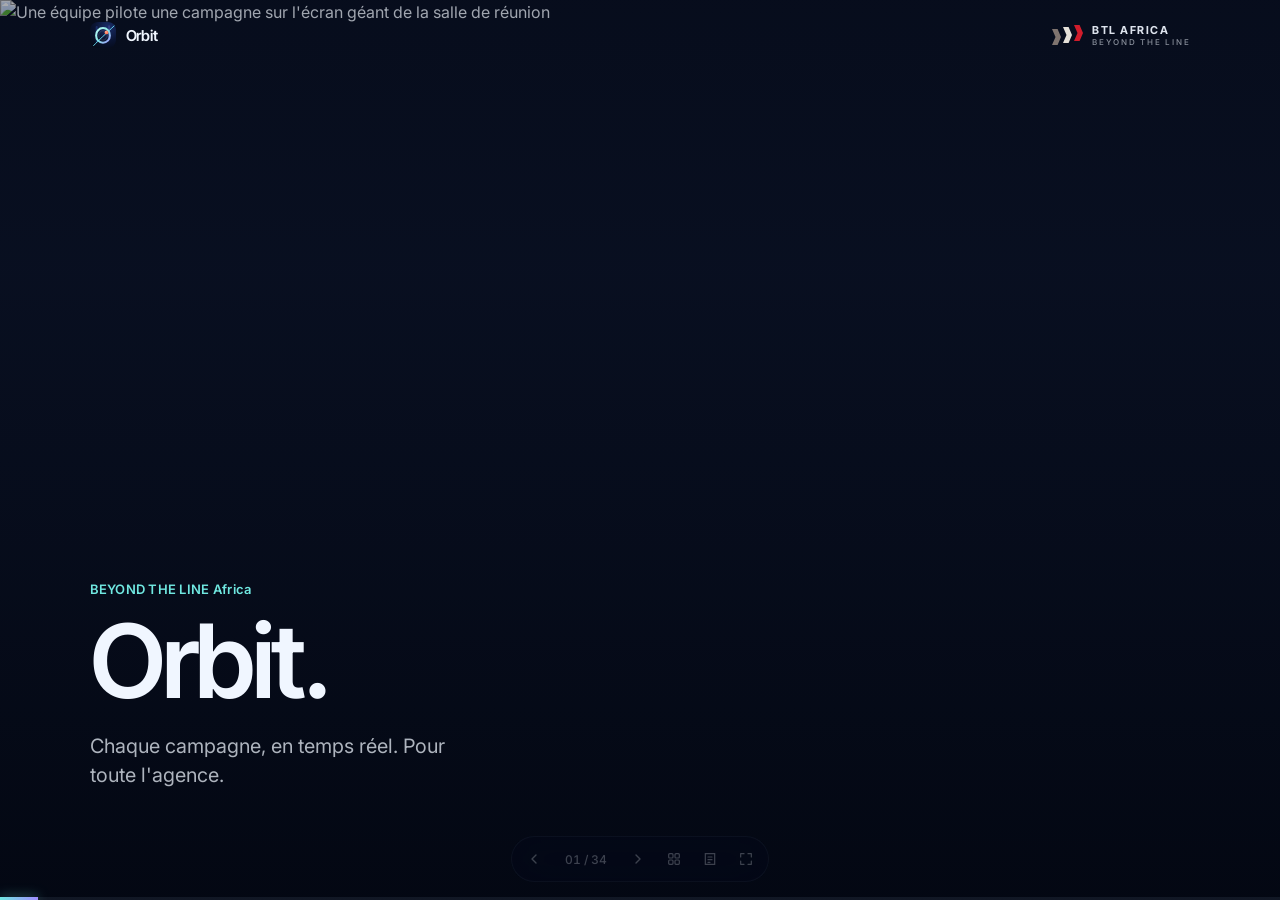
==== commit 2d31c342: "feat : présentation V2, identité Orbit et tutoriel de prise en main Co-Authored-By: Claude Opus 5.5 " ====
--- a/index.html
+++ b/index.html
@@ -3,223 +3,175 @@
 <head>
 <meta charset="utf-8">
 <meta name="viewport" content="width=device-width, initial-scale=1, viewport-fit=cover">
-<title>Orbit · Présentation BTL</title>
-<meta name="description" content="Orbit, l'appli de pilotage des campagnes de BEYOND THE LINE Africa : intérêt, coût, valeur ajoutée et retour sur investissement.">
-<meta name="theme-color" content="#040915">
+<title>Orbit · Keynote BTL</title>
+<meta name="description" content="Orbit, le pilotage des campagnes de BEYOND THE LINE Africa : pourquoi l'adopter, comment s'en servir, ce que ça coûte et ce que ça rapporte.">
+<meta name="theme-color" content="#030712">
 <link rel="icon" href="images/orbit.svg" type="image/svg+xml">
 <link rel="apple-touch-icon" href="images/orbit-180.png">
 <link rel="preconnect" href="https://fonts.googleapis.com"><link rel="preconnect" href="https://fonts.gstatic.com" crossorigin>
-<link href="https://fonts.googleapis.com/css2?family=DM+Sans:opsz,wght@9..40,400;9..40,500;9..40,600;9..40,700&family=Space+Grotesk:wght@400;500;600;700&display=swap" rel="stylesheet">
+<link href="https://fonts.googleapis.com/css2?family=Inter:wght@400;500;600;700&family=Inter+Tight:wght@500;600;700&display=swap" rel="stylesheet">
 <link rel="stylesheet" href="styles.css">
 </head>
 <body>
-<div class="sky" aria-hidden="true"></div>
-
-<!-- Pictos (traits fins, même famille que l'appli) -->
+<div class="aurora" aria-hidden="true"><i></i><i></i><i></i></div>
+
 <svg width="0" height="0" style="position:absolute" aria-hidden="true">
-  <symbol id="i-globe" viewBox="0 0 24 24" fill="none" stroke="currentColor" stroke-width="1.8" stroke-linecap="round" stroke-linejoin="round"><circle cx="12" cy="12" r="9"/><path d="M3 12h18M12 3a14 14 0 0 1 0 18M12 3a14 14 0 0 0 0 18"/></symbol>
-  <symbol id="i-phone" viewBox="0 0 24 24" fill="none" stroke="currentColor" stroke-width="1.8" stroke-linecap="round"><rect x="6" y="2.5" width="12" height="19" rx="3"/><path d="M11 18h2"/></symbol>
-  <symbol id="i-download" viewBox="0 0 24 24" fill="none" stroke="currentColor" stroke-width="1.8" stroke-linecap="round" stroke-linejoin="round"><path d="M12 4v11m0 0 4-4m-4 4-4-4M5 20h14"/></symbol>
-  <symbol id="i-shield" viewBox="0 0 24 24" fill="none" stroke="currentColor" stroke-width="1.8" stroke-linejoin="round"><path d="M12 3 5 6v6c0 4.5 3 7.5 7 9 4-1.5 7-4.5 7-9V6z"/><path d="m9 12 2 2 4-4" stroke-linecap="round"/></symbol>
-  <symbol id="i-db" viewBox="0 0 24 24" fill="none" stroke="currentColor" stroke-width="1.8"><ellipse cx="12" cy="5.5" rx="7" ry="2.5"/><path d="M5 5.5v13c0 1.4 3.1 2.5 7 2.5s7-1.1 7-2.5v-13M5 12c0 1.4 3.1 2.5 7 2.5s7-1.1 7-2.5"/></symbol>
-  <symbol id="i-history" viewBox="0 0 24 24" fill="none" stroke="currentColor" stroke-width="1.8" stroke-linecap="round"><path d="M3 12a9 9 0 1 0 3-6.7L3 8"/><path d="M3 3v5h5M12 7v5l3 2"/></symbol>
-  <symbol id="i-spark" viewBox="0 0 24 24" fill="none" stroke="currentColor" stroke-width="1.8" stroke-linejoin="round"><path d="M12 3l1.8 5.2L19 10l-5.2 1.8L12 17l-1.8-5.2L5 10l5.2-1.8z"/><path d="M19 15l.8 2.2L22 18l-2.2.8L19 21l-.8-2.2L16 18l2.2-.8z"/></symbol>
-  <symbol id="i-users" viewBox="0 0 24 24" fill="none" stroke="currentColor" stroke-width="1.8" stroke-linecap="round"><circle cx="9" cy="8" r="3.5"/><path d="M2.5 20c.8-3.5 3.4-5.5 6.5-5.5s5.7 2 6.5 5.5"/><path d="M16 4.6a3.5 3.5 0 0 1 0 6.8M18 14.8c1.8.7 3 2.4 3.5 5.2"/></symbol>
-  <symbol id="i-target" viewBox="0 0 24 24" fill="none" stroke="currentColor" stroke-width="1.8"><circle cx="12" cy="12" r="9"/><circle cx="12" cy="12" r="5"/><circle cx="12" cy="12" r="1.5" fill="currentColor"/></symbol>
-  <symbol id="i-chart" viewBox="0 0 24 24" fill="none" stroke="currentColor" stroke-width="1.8" stroke-linecap="round"><path d="M4 20V10M10 20V4M16 20v-7M22 20H2"/></symbol>
-  <symbol id="i-brief" viewBox="0 0 24 24" fill="none" stroke="currentColor" stroke-width="1.8" stroke-linejoin="round"><rect x="3" y="7" width="18" height="13" rx="2.5"/><path d="M9 7V5a2 2 0 0 1 2-2h2a2 2 0 0 1 2 2v2M3 13h18"/></symbol>
   <symbol id="i-left" viewBox="0 0 24 24" fill="none" stroke="currentColor" stroke-width="2" stroke-linecap="round" stroke-linejoin="round"><path d="m15 6-6 6 6 6"/></symbol>
   <symbol id="i-right" viewBox="0 0 24 24" fill="none" stroke="currentColor" stroke-width="2" stroke-linecap="round" stroke-linejoin="round"><path d="m9 6 6 6-6 6"/></symbol>
   <symbol id="i-grid" viewBox="0 0 24 24" fill="none" stroke="currentColor" stroke-width="1.8"><rect x="4" y="4" width="6.5" height="6.5" rx="1.5"/><rect x="13.5" y="4" width="6.5" height="6.5" rx="1.5"/><rect x="4" y="13.5" width="6.5" height="6.5" rx="1.5"/><rect x="13.5" y="13.5" width="6.5" height="6.5" rx="1.5"/></symbol>
   <symbol id="i-note" viewBox="0 0 24 24" fill="none" stroke="currentColor" stroke-width="1.8" stroke-linecap="round"><path d="M5 4h14v16H5z"/><path d="M9 9h6M9 13h6M9 17h3"/></symbol>
   <symbol id="i-full" viewBox="0 0 24 24" fill="none" stroke="currentColor" stroke-width="1.8" stroke-linecap="round" stroke-linejoin="round"><path d="M4 9V4h5M20 9V4h-5M4 15v5h5M20 15v5h-5"/></symbol>
-  <!-- Silhouettes de dos, éclairées par l'écran -->
-  <symbol id="person" viewBox="0 0 200 260"><circle cx="100" cy="70" r="46"/><path d="M10 260c4-80 40-128 90-128s86 48 90 128z"/></symbol>
 </svg>
 
-<template id="btl-sign"><div class="slide-sign btl" aria-label="BEYOND THE LINE Africa"><span class="btl-mark"><i></i><i></i><i></i></span><span class="btl-word"><b>BTL AFRICA</b><small>BEYOND THE LINE</small></span></div><div class="slide-foot">Orbit · Pilotage des campagnes</div></template>
-
-<aside class="rail" aria-hidden="true"><img src="images/orbit.svg" width="36" height="36" alt=""><span class="rail-label">Orbit · BTL Africa</span><span class="rail-count" data-count></span></aside>
+<header class="brandbar">
+  <span class="brand"><img src="images/orbit.svg" alt="">Orbit</span>
+  <span class="btl" aria-label="BEYOND THE LINE Africa"><span class="btl-mark"><i></i><i></i><i></i></span><span class="btl-word"><b>BTL AFRICA</b><small>BEYOND THE LINE</small></span></span>
+</header>
 <div class="progress"><i></i></div>
 
 <main class="deck">
 
-<!-- 01 · Couverture -->
-<section class="slide" data-title="Orbit">
-  <div class="bg" style="background-image:url(images/hero.jpg)"></div>
-  <div class="reveal">
-    <span class="kicker">BEYOND THE LINE Africa · Proposition interne</span>
-    <h1>Orbit.<br><span class="grad">Chaque campagne,<br>en temps réel.</span></h1>
-    <p class="lead">L'outil qui transforme le terrain en décisions, et nos rapports en service vendable.</p>
-    <div class="chips"><span class="chip">Conçu par Eldorado_design</span><span class="chip">Pour BTL Africa</span><span class="chip">Déjà en service</span></div>
-  </div>
-  <aside class="note"><b>~2 min.</b> Ouvrir sur une promesse simple : savoir où en est chaque campagne sans attendre le rapport de fin de semaine. Préciser que ce n'est pas un projet : l'outil tourne déjà sur les campagnes Vodacom (Privilège, Merchant, M-Pesa Mikili, Youth F2F). Annoncer le déroulé : le constat, ce que fait Orbit, ce que ça coûte, ce que ça rapporte, ce qu'on vous demande.</aside>
-</section>
-
-<!-- 02 · Le constat -->
-<section class="slide" data-title="Aujourd'hui">
-  <div class="reveal">
-    <span class="kicker">Le constat</span>
-    <h2>Aujourd'hui, un rapport<br>se <span class="grad">reconstruit</span> à la main.</h2>
-    <div class="cards c3">
-      <div class="glass card"><div class="ico"><svg><use href="#i-phone"/></svg></div><h3>Données éparpillées</h3><p>WhatsApp, photos, fichiers Excel, notes de superviseurs.</p></div>
-      <div class="glass card"><div class="ico"><svg><use href="#i-history"/></svg></div><h3>Des heures de compilation</h3><p>Chaque semaine, quelqu'un recolle les morceaux.</p></div>
-      <div class="glass card"><div class="ico"><svg><use href="#i-target"/></svg></div><h3>Décisions en retard</h3><p>Quand le problème est visible, la semaine est passée.</p></div>
-    </div>
-  </div>
-  <aside class="note"><b>~3 min.</b> Faire parler la salle : « Combien de temps pour sortir le rapport hebdo ? Combien de fois a-t-on corrigé un chiffre après envoi au client ? » Chaque réponse est un argument. Ne pas pointer de personne : c'est le processus qui coûte, pas les gens.</aside>
-</section>
-
-<!-- 03 · Mise en scène : la réunion -->
-<section class="slide" data-title="Lundi, 9 h">
-  <div class="split">
-    <div class="reveal">
-      <span class="kicker">Mise en situation</span>
-      <h2>Lundi, 9 h.<br>Tout le monde voit<br><span class="grad">la même chose.</span></h2>
-      <p class="lead">Plus de « je vous envoie le fichier ». La campagne s'affiche, on discute, on décide.</p>
-    </div>
-    <div class="scene">
-      <span class="caption"><i></i>Réunion de pilotage · en direct</span>
-      <div class="wall-screen"><img src="images/app/02-accueil-privilege.jpg" alt="Orbit affiché sur l'écran de la salle de réunion"></div>
-      <div class="glow"></div><div class="table"></div>
-      <svg class="people" viewBox="160 150 1280 340" aria-hidden="true">
-        <defs><linearGradient id="rim" x1="0" y1="0" x2="0" y2="1"><stop offset="0" stop-color="#70e8e1" stop-opacity=".55"/><stop offset=".25" stop-color="#0b1222" stop-opacity="1"/></linearGradient></defs>
-        <g fill="url(#rim)"><use href="#person" x="120" y="210" width="230" height="300"/><use href="#person" x="420" y="170" width="250" height="330"/><use href="#person" x="980" y="180" width="245" height="320"/><use href="#person" x="1270" y="220" width="225" height="290"/></g>
-        <g fill="#060b17"><use href="#person" x="700" y="250" width="200" height="260"/></g>
-      </svg>
-    </div>
-  </div>
-  <aside class="note"><b>~2 min.</b> Raconter la scène : la direction, deux superviseurs et le chargé de compte autour de l'écran. On voit les 954 activations de Privilège, la progression, les shops. Une question surgit, on la pose à Orbit pendant la réunion. Message : la réunion porte sur les décisions, pas sur la vérification des chiffres.</aside>
-</section>
-
-<!-- 04 · Orbit en une phrase -->
+<!-- ═════════ I · POURQUOI ═════════ -->
+<section class="slide full" data-title="Orbit" data-part="Pourquoi">
+  <div class="photo"><img src="images/photos/reunion.jpg" alt="Une équipe pilote une campagne sur l'écran géant de la salle de réunion"></div>
+  <div class="reveal">
+    <span class="eyebrow">BEYOND THE LINE Africa</span>
+    <h1>Orbit.</h1>
+    <p class="lead">Chaque campagne, en temps réel. Pour toute l'agence.</p>
+  </div>
+  <aside class="note"><b>1 min.</b> Ouvrir sur l'image : une réunion où tout le monde regarde la même campagne, en direct. Annoncer les quatre temps : pourquoi, ce qu'Orbit apporte, comment s'en servir, ce que ça rapporte.</aside>
+</section>
+
+<section class="slide full" data-title="Aujourd'hui">
+  <div class="photo left"><img src="images/photos/constat.jpg" alt="Une superviseure débordée par les fichiers et les messages"></div>
+  <div class="reveal">
+    <span class="eyebrow">Aujourd'hui</span>
+    <h2>Un rapport,<br>c'est une soirée<br><span class="grad">de recopie.</span></h2>
+    <p class="lead">WhatsApp, photos, Excel, notes. Et des chiffres qui changent après envoi.</p>
+  </div>
+  <aside class="note"><b>3 min.</b> Faire réagir la salle : combien d'heures pour le rapport hebdo ? Combien de corrections après envoi au client ? Ce sont nos meilleurs arguments. Le problème, c'est le processus, pas les personnes.</aside>
+</section>
+
+<section class="slide full" data-title="Lundi, 9 h">
+  <div class="photo"><img src="images/photos/reunion.jpg" alt="Réunion de pilotage devant l'écran"></div>
+  <div class="reveal">
+    <span class="eyebrow">Avec Orbit</span>
+    <h2>Lundi, 9 h.<br><span class="grad">Tout le monde voit la même chose.</span></h2>
+  </div>
+  <aside class="note"><b>2 min.</b> La direction, les superviseurs et le chargé de compte devant l'écran. Les chiffres sont déjà là : la réunion sert à décider, plus à vérifier.</aside>
+</section>
+
 <section class="slide" data-title="Orbit en une phrase">
   <div class="split">
     <div class="reveal">
-      <span class="kicker">La réponse</span>
-      <h2>Une seule appli.<br>Le terrain <span class="grad">remonte seul.</span></h2>
-      <p class="lead">Les agents saisissent sur le terrain. Orbit calcule, classe, commente et exporte.</p>
-      <div class="chips"><span class="chip">Hôtesses</span><span class="chip">Ambassadeurs</span><span class="chip">Contacts</span><span class="chip">POS</span></div>
-    </div>
-    <div class="shot tilt"><img src="images/app/02-accueil-privilege.jpg" alt="Accueil d'Orbit : 954 activations sur la campagne Vodacom Privilège"></div>
-  </div>
-  <aside class="note"><b>~2 min.</b> Montrer l'accueil : le chiffre clé, la progression, les jours prestés, le commentaire de la période. Tout est calculé à partir de la base que remplit le terrain : il n'y a rien à ressaisir.</aside>
-</section>
-
-<!-- 05 · Pratique -->
-<section class="slide" data-title="Pratique : accessible partout">
-  <div class="split">
-    <div class="reveal">
-      <span class="kicker">01 · Pratique</span>
-      <h2>Partout.<br><span class="grad">Sans installation.</span></h2>
-      <div class="cards">
-        <div class="glass card" style="padding:18px 20px"><h3>Un lien suffit</h3><p>Ordinateur, tablette, téléphone, écran de salle.</p></div>
-        <div class="glass card" style="padding:18px 20px"><h3>S'installe comme une appli</h3><p>Une icône sur le bureau ou l'écran d'accueil, en un geste.</p></div>
-      </div>
-    </div>
-    <div class="devices">
-      <div class="laptop"><div class="screen"><img src="images/app/04-activite.jpg" alt="Vue Activité d'Orbit sur ordinateur"></div><div class="base"></div></div>
-      <div class="phone"><img src="images/app/12-mobile-accueil.jpg" alt="Orbit sur téléphone"></div>
-    </div>
-  </div>
-  <aside class="note"><b>~2 min.</b> Insister : rien à installer sur les postes BTL, pas de licence. Un superviseur en déplacement a la même vue que la direction au bureau. Si possible, faire ouvrir le lien sur le téléphone d'un participant pendant la présentation.</aside>
-</section>
-
-<!-- 06 · Modulable -->
-<section class="slide" data-title="Modulable et personnalisée">
-  <div class="reveal">
-    <span class="kicker">02 · Modulable</span>
-    <h2>Une campagne nouvelle ?<br>Orbit <span class="grad">s'adapte.</span></h2>
+      <span class="eyebrow">En une phrase</span>
+      <h2>Le terrain saisit.<br><span class="grad">Orbit fait le reste.</span></h2>
+      <p class="lead">Calculs, classements, commentaires, rapports. Rien à ressaisir.</p>
+    </div>
+    <div class="shot float"><img src="images/app/02-accueil-privilege.jpg" alt="Accueil d'Orbit sur la campagne Vodacom Privilège"></div>
+  </div>
+  <aside class="note"><b>2 min.</b> Orbit est déjà en service sur quatre campagnes Vodacom : Privilège, Merchant, M-Pesa Mikili et Youth F2F. Ce n'est pas un projet, c'est un outil qui tourne.</aside>
+</section>
+
+<!-- ═════════ II · CE QU'ORBIT APPORTE ═════════ -->
+<section class="slide full" data-title="Pratique" data-part="Ce qu'Orbit apporte">
+  <div class="photo left"><img src="images/photos/hotesse.jpg" alt="Une hôtesse montre Orbit sur son téléphone en boutique"></div>
+  <div class="reveal">
+    <span class="eyebrow">01 · Pratique</span>
+    <h2>Un lien.<br><span class="grad">Partout.</span></h2>
+    <p class="lead">Téléphone, ordinateur, écran de salle. Rien à installer, s'installe en un geste.</p>
+  </div>
+  <aside class="note"><b>2 min.</b> Pas de licence ni d'installation sur les postes. Faire ouvrir le lien sur un téléphone de la salle.</aside>
+</section>
+
+<section class="slide" data-title="Modulable">
+  <div class="reveal">
+    <span class="eyebrow">02 · Modulable</span>
+    <h2>Chaque campagne a<br><span class="grad">son Orbit.</span></h2>
     <div class="gallery">
-      <figure><div class="shot"><img src="images/app/08-accueil-merchant.jpg" alt="Campagne Merchant"></div><figcaption>Merchant · POS visités</figcaption></figure>
-      <figure><div class="shot"><img src="images/app/09-mikili-nebuleuse.jpg" alt="Campagne M-Pesa Mikili en ambiance Nébuleuse"></div><figcaption>M-Pesa Mikili · contacts</figcaption></figure>
-      <figure><div class="shot"><img src="images/app/10-starfly.jpg" alt="Ambiance claire Starfly"></div><figcaption>Six ambiances, claires ou sombres</figcaption></figure>
-    </div>
-  </div>
-  <aside class="note"><b>~3 min.</b> Quatre types de campagnes déjà gérés, chacun avec son vocabulaire (activations, transactions, contacts) et ses objectifs. Chaque utilisateur règle son confort : ambiance, opacité, flou. Une nouvelle campagne se branche pour environ 100 $ au lieu d'un nouvel outil.</aside>
-</section>
-
-<!-- 07 · Fiable et claire -->
+      <figure><img src="images/app/08-accueil-merchant.jpg" alt="Campagne Merchant"><figcaption>Merchant · POS et transactions</figcaption></figure>
+      <figure><img src="images/app/09-mikili-nebuleuse.jpg" alt="Campagne M-Pesa Mikili"><figcaption>M-Pesa Mikili · contacts</figcaption></figure>
+      <figure><img src="images/app/10-starfly.jpg" alt="Ambiance claire"><figcaption>Six ambiances, claires ou sombres</figcaption></figure>
+    </div>
+  </div>
+  <aside class="note"><b>2 min.</b> Hôtesses, ambassadeurs, contacts, POS : chaque type a son vocabulaire et ses objectifs. Une nouvelle campagne se branche pour environ 100 $.</aside>
+</section>
+
 <section class="slide" data-title="Fiable et claire">
-  <div class="split">
-    <div class="reveal">
-      <span class="kicker">03 · Fiable</span>
-      <h2>Une seule source.<br><span class="grad">Zéro version.</span></h2>
-      <div class="cards">
-        <div class="glass card" style="padding:18px 20px"><div class="ico"><svg><use href="#i-db"/></svg></div><h3>Base unique et sécurisée</h3><p>Tout le monde lit les mêmes chiffres, au même moment.</p></div>
-        <div class="glass card" style="padding:18px 20px"><div class="ico"><svg><use href="#i-history"/></svg></div><h3>Chaque correction est tracée</h3><p>Qui, quoi, quand : le journal le garde.</p></div>
-      </div>
-    </div>
-    <div class="shot tilt"><img src="images/app/05-terrain.jpg" alt="Vue Terrain : classement des agents et fiche détaillée"></div>
-  </div>
-  <aside class="note"><b>~2 min.</b> Clair : un chiffre par carte, des classements lisibles, une fiche par agent. Fiable : profils et droits (Vodacom lit, BTL pilote), contrôles qualité, journal des modifications. Fini « la bonne version du fichier ».</aside>
-</section>
-
-<!-- 08 · Moins d'erreurs -->
-<section class="slide" data-title="Fini les erreurs de reporting">
-  <div class="reveal">
-    <span class="kicker">04 · Sans erreurs</span>
-    <h2>Le chiffre se <span class="grad">calcule</span>,<br>il ne se recopie plus.</h2>
+  <div class="split rev">
+    <div class="shot float"><img src="images/app/05-terrain.jpg" alt="Vue Terrain avec la fiche d'une hôtesse"></div>
+    <div class="reveal">
+      <span class="eyebrow">03 · Fiable et claire</span>
+      <h2>Une source.<br><span class="grad">Zéro version.</span></h2>
+      <p class="lead">Une base unique et sécurisée. Chaque correction est tracée.</p>
+    </div>
+  </div>
+  <aside class="note"><b>2 min.</b> Profils et droits séparés : Vodacom lit, BTL pilote. Le journal des modifications garde qui a changé quoi, et quand.</aside>
+</section>
+
+<section class="slide" data-title="Sans erreurs">
+  <div class="reveal">
+    <span class="eyebrow">04 · Sans erreurs</span>
+    <h2>Le chiffre se calcule.<br><span class="grad">Il ne se recopie plus.</span></h2>
     <div class="versus">
-      <div class="glass col before"><h3>Avant</h3><ul><li>Recopies entre WhatsApp et Excel</li><li>Formules cassées, doublons, oublis</li><li>Chiffres corrigés après envoi au client</li></ul></div>
-      <div class="glass col after"><h3 class="grad">Avec Orbit</h3><ul><li>Saisie unique, au moment de l'action</li><li>Totaux et objectifs calculés automatiquement</li><li>Anomalies signalées avant qu'elles ne partent</li></ul></div>
-    </div>
-  </div>
-  <aside class="note"><b>~2 min.</b> Chaque erreur envoyée au client coûte de la crédibilité. Orbit supprime l'étape de recopie, qui est la source principale d'erreurs. L'onglet « Qualité et sources » montre les anomalies à traiter.</aside>
-</section>
-
-<!-- 09 · Rapports -->
-<section class="slide" data-title="Rapports en un clic">
-  <div class="split">
-    <div class="reveal">
-      <span class="kicker">05 · Rapports</span>
-      <h2>Un rapport client<br>en <span class="grad">30 secondes.</span></h2>
-      <p class="lead">PDF prêt à envoyer, ou Excel avec formules et données brutes, vérifiable par le client.</p>
-      <div class="chips"><span class="chip">PDF</span><span class="chip">Excel à formules</span><span class="chip">Toute période</span></div>
-    </div>
-    <div class="shot tilt"><img src="images/app/06-export.jpg" alt="Fenêtre d'export d'Orbit avec aperçu du rapport"></div>
-  </div>
-  <aside class="note"><b>~3 min.</b> Démonstration en direct si possible : choisir une période, cocher les sections, télécharger. L'Excel contient des formules et un onglet de données brutes, donc le client peut recompter lui-même : c'est un gage de transparence. Comparer avec le temps de compilation actuel donné par la salle à la slide 2.</aside>
-</section>
-
-<!-- 10 · Décisionnelle -->
-<section class="slide" data-title="Décisionnelle : l'IA">
-  <div class="split">
-    <div class="reveal">
-      <span class="kicker">06 · Décisionnelle</span>
-      <h2>On pose la question.<br><span class="grad">Orbit répond chiffres à l'appui.</span></h2>
-      <p class="lead">Commentaires de période générés, et questions libres sur la campagne.</p>
+      <div class="glass col before"><h3>Avant</h3><ul><li>Recopies WhatsApp → Excel</li><li>Doublons, oublis, formules cassées</li><li>Corrections après envoi</li></ul></div>
+      <div class="glass col after"><h3 class="grad">Avec Orbit</h3><ul><li>Saisie unique, sur le moment</li><li>Totaux et objectifs automatiques</li><li>Anomalies signalées avant envoi</li></ul></div>
+    </div>
+  </div>
+  <aside class="note"><b>2 min.</b> La recopie est la principale source d'erreurs. Orbit la supprime.</aside>
+</section>
+
+<section class="slide full" data-title="Rapports en 30 secondes">
+  <div class="photo left"><img src="images/photos/export.jpg" alt="Une superviseure exporte le rapport de la campagne"></div>
+  <div class="reveal">
+    <span class="eyebrow">05 · Rapports</span>
+    <h2>Le rapport client<br><span class="grad">en 30 secondes.</span></h2>
+    <p class="lead">PDF prêt à envoyer. Excel avec formules et données brutes, vérifiable.</p>
+  </div>
+  <aside class="note"><b>2 min.</b> Comparer avec le temps de compilation donné par la salle au début. L'Excel à formules permet au client de recompter : c'est de la transparence.</aside>
+</section>
+
+<section class="slide" data-title="Décisionnelle">
+  <div class="split">
+    <div class="reveal">
+      <span class="eyebrow">06 · Décisionnelle</span>
+      <h2>On pose la question.<br><span class="grad">Orbit répond, chiffres à l'appui.</span></h2>
     </div>
     <div class="glass chat">
       <div class="head"><i>✦</i>Questionner la campagne</div>
       <div class="q">Qui sont les trois meilleurs et pourquoi ?</div>
-      <div class="a"><p>Sur la période, les trois meilleurs ambassadeurs sont :</p><p>• Becky O. : 211 transactions sur 10 jours<br>• Patience T. : 141 transactions sur 12 jours<br>• Jesly B. : 113 transactions sur 12 jours</p><p>Les notes de terrain signalent des lenteurs de connexion et des retards d'approvisionnement des fonds.</p><p><b>Suggestion :</b> approvisionner les fonds dès le matin.</p></div>
-      <div class="foot"><span>Réponse réelle · Merchant, 24 août → 25 sept.</span><span>19 questions restantes aujourd'hui</span></div>
-    </div>
-  </div>
-  <aside class="note"><b>~4 min.</b> C'est une vraie réponse obtenue sur la campagne Merchant. L'IA lit les chiffres et les notes de clôture des agents, puis propose des pistes présentées comme des suggestions. Aucune donnée client (numéro, nom) n'est transmise à l'IA. Le nombre de questions est plafonné par jour : c'est ce qui permet de le facturer.</aside>
-</section>
-
-<!-- 11 · Réorienter -->
-<section class="slide" data-title="Réorienter à tout moment">
-  <div class="split">
-    <div class="reveal">
-      <span class="kicker">07 · Agile</span>
-      <h2>Jeudi, un shop décroche.<br><span class="grad">Vendredi, on corrige.</span></h2>
-      <p class="lead">Rythme jour par jour, classement des lieux, présence des agents : on déplace les équipes avant la fin de la semaine.</p>
-    </div>
-    <div class="shot tilt"><img src="images/app/03-accueil-graphiques.jpg" alt="Jours prestés et répartition terrain"></div>
-  </div>
-  <aside class="note"><b>~3 min.</b> Exemple concret : un shop passe sous la moyenne deux jours de suite ; on le voit dans Terrain, on déplace deux hôtesses vers le shop le plus actif. Sans Orbit, on le découvre dans le rapport de fin de semaine. La réactivité se vend au client.</aside>
-</section>
-
-<!-- 12 · Accès client -->
+      <div class="a"><p>• Becky O. : 211 transactions en 10 jours<br>• Patience T. : 141 en 12 jours<br>• Jesly B. : 113 en 12 jours</p><p>Les notes de terrain signalent des lenteurs de connexion et des fonds livrés en retard.</p><p><b>Suggestion :</b> approvisionner les fonds dès le matin.</p></div>
+      <div class="foot"><span>Réponse réelle · Merchant</span><span>19 questions restantes aujourd'hui</span></div>
+    </div>
+  </div>
+  <aside class="note"><b>3 min.</b> Vraie réponse obtenue sur Merchant. L'IA lit les chiffres et les notes de clôture, puis propose des pistes. Aucune donnée client ne lui est transmise. Le quota quotidien rend le service facturable.</aside>
+</section>
+
+<section class="slide full" data-title="Réorienter">
+  <div class="photo left"><img src="images/photos/superviseur-terrain.jpg" alt="Un superviseur consulte Orbit dans la rue"></div>
+  <div class="reveal">
+    <span class="eyebrow">07 · Agile</span>
+    <h2>Jeudi, un shop décroche.<br><span class="grad">Vendredi, c'est corrigé.</span></h2>
+    <p class="lead">On déplace les équipes avant la fin de la semaine, pas après.</p>
+  </div>
+  <aside class="note"><b>2 min.</b> Un shop sous la moyenne deux jours de suite se voit dans Terrain. On déplace deux hôtesses. Sans Orbit, on le découvre dans le rapport de fin de semaine.</aside>
+</section>
+
+<section class="slide full" data-title="Présenter les résultats">
+  <div class="photo"><img src="images/photos/directeur.jpg" alt="Un directeur présente la courbe de progression"></div>
+  <div class="reveal">
+    <span class="eyebrow">08 · Convaincant</span>
+    <h2>Les résultats<br><span class="grad">se montrent en direct.</span></h2>
+  </div>
+  <aside class="note"><b>2 min.</b> La courbe de progression, les jours prestés, les classements : la présentation au client se fait directement dans Orbit, sans préparer de diapositives.</aside>
+</section>
+
 <section class="slide" data-title="Ce que voit le client">
   <div class="split even">
     <div class="reveal">
-      <span class="kicker">08 · Maîtrise</span>
+      <span class="eyebrow">09 · Maîtrise</span>
       <h2>Le client voit<br><span class="grad">ce que nous décidons.</span></h2>
-      <p class="lead">Par campagne, BTL ouvre ou ferme l'accès, les objectifs et les questions à l'IA.</p>
+      <p class="lead">Par campagne : l'accès, les objectifs, les questions à l'IA.</p>
     </div>
     <div class="glass access">
       <div class="row"><span>Campagne</span><span>Voir</span><span>Objectifs</span><span>IA</span></div>
@@ -229,133 +181,219 @@
       <div class="row"><b>Youth F2F</b><i class="sw"></i><i class="sw"></i><i class="sw"></i></div>
     </div>
   </div>
-  <aside class="note"><b>~2 min.</b> Point essentiel pour la négociation : l'accès du client est un levier. On peut montrer la campagne sans les objectifs internes, et réserver l'IA aux clients qui la paient. Tout se règle en un clic depuis le menu « Accès client ».</aside>
-</section>
-
-<!-- 13a · Mise en scène : sur le terrain -->
-<section class="slide" data-title="Sur le terrain">
-  <div class="split">
-    <div class="reveal">
-      <span class="kicker">Mise en situation</span>
-      <h2>Kinshasa, 11 h.<br><span class="grad">Le superviseur sait déjà.</span></h2>
-      <p class="lead">Un coup d'œil au téléphone entre deux shops : qui a pointé, combien d'activations, où ça freine.</p>
-    </div>
-    <div class="scene field">
-      <span class="caption"><i></i>Sur le terrain · en direct</span>
-      <svg class="street" viewBox="0 0 1600 900" preserveAspectRatio="xMidYMid slice" aria-hidden="true">
-        <defs>
-          <radialGradient id="sun" cx=".78" cy=".08" r=".6"><stop offset="0" stop-color="#ffd2a0" stop-opacity=".55"/><stop offset="1" stop-color="#ffd2a0" stop-opacity="0"/></radialGradient>
-          <linearGradient id="bld" x1="0" y1="0" x2="0" y2="1"><stop offset="0" stop-color="#2a3a63"/><stop offset="1" stop-color="#101a33"/></linearGradient>
-          <linearGradient id="kiosk" x1="0" y1="0" x2="0" y2="1"><stop offset="0" stop-color="#e31e2d"/><stop offset="1" stop-color="#8d1220"/></linearGradient>
-        </defs>
-        <rect width="1600" height="900" fill="url(#sun)"/>
-        <g fill="url(#bld)"><rect x="0" y="260" width="300" height="460" rx="6"/><rect x="320" y="200" width="260" height="520" rx="6"/><rect x="600" y="300" width="340" height="420" rx="6"/><rect x="960" y="230" width="280" height="490" rx="6"/></g>
-        <g fill="#70e8e1" opacity=".18"><rect x="40" y="300" width="60" height="40" rx="4"/><rect x="130" y="300" width="60" height="40" rx="4"/><rect x="360" y="250" width="60" height="40" rx="4"/><rect x="460" y="250" width="60" height="40" rx="4"/><rect x="650" y="340" width="60" height="40" rx="4"/><rect x="1000" y="280" width="60" height="40" rx="4"/><rect x="1100" y="280" width="60" height="40" rx="4"/></g>
-        <!-- Kiosque M-Pesa -->
-        <rect x="620" y="470" width="300" height="250" rx="10" fill="#0d1528"/>
-        <path d="M600 470h340l-24-60H624z" fill="url(#kiosk)"/>
-        <text x="770" y="452" text-anchor="middle" font-family="Space Grotesk, sans-serif" font-size="34" font-weight="700" fill="#fff">M-PESA</text>
-        <rect x="650" y="500" width="240" height="120" rx="8" fill="#ffd2a0" opacity=".25"/>
-        <rect x="0" y="720" width="1600" height="180" fill="#0a1124"/>
-        <path d="M0 760h1600" stroke="#ffd2a0" stroke-opacity=".12" stroke-width="3" stroke-dasharray="40 30"/>
-        <!-- Passants -->
-        <g fill="#060b17"><use href="#person" x="140" y="560" width="120" height="170"/><use href="#person" x="440" y="590" width="100" height="140"/><use href="#person" x="1240" y="470" width="190" height="260"/></g>
-      </svg>
-      <div class="phone"><img src="images/app/13-mobile-merchant.jpg" alt="Orbit sur le téléphone d'un superviseur"></div>
-    </div>
-  </div>
-  <aside class="note"><b>~2 min.</b> Le superviseur est en tournée. Sur son téléphone : POS visités, transactions, ambassadeurs présents. Il appelle l'ambassadeur qui n'a pas pointé avant midi, pas le lendemain.</aside>
-</section>
-
-<!-- 13 · Mise en scène : le terrain -->
-<section class="slide" data-title="Du terrain à la décision">
-  <div class="reveal">
-    <span class="kicker">Mise en situation</span>
-    <h2>Du terrain à la décision,<br><span class="grad">en quelques secondes.</span></h2>
-    <div class="flow">
-      <div class="glass step"><div class="ico"><svg><use href="#i-phone"/></svg></div><b>L'agent saisit</b><span>Pointage, activation, contact, photo.</span></div><i class="arrow"></i>
-      <div class="glass step"><div class="ico"><svg><use href="#i-db"/></svg></div><b>Orbit calcule</b><span>Totaux, objectifs, classements, anomalies.</span></div><i class="arrow"></i>
-      <div class="glass step"><div class="ico"><svg><use href="#i-target"/></svg></div><b>BTL décide</b><span>Réunion, rapport, réorientation.</span></div>
-    </div>
-  </div>
-  <aside class="note"><b>~2 min.</b> Le circuit complet tient en trois étapes. Chaque maillon dépend du précédent : c'est la transition vers la condition de réussite.</aside>
-</section>
-
-<!-- 14 · Condition : adhésion -->
-<section class="slide" data-title="La condition : tout le monde">
-  <div class="split">
-    <div class="reveal">
-      <span class="kicker">La condition</span>
-      <h2>Orbit ne vaut que si<br><span class="grad">tout le monde l'utilise.</span></h2>
-      <p class="lead">Un agent qui ne saisit pas, c'est un chiffre faux pour toute la campagne.</p>
-    </div>
-    <div class="cards c2">
-      <div class="glass card"><div class="ico"><svg><use href="#i-users"/></svg></div><h3>Agents</h3><p>Saisie systématique, le jour même.</p></div>
-      <div class="glass card"><div class="ico"><svg><use href="#i-shield"/></svg></div><h3>Superviseurs</h3><p>Contrôle quotidien et notes de clôture.</p></div>
-      <div class="glass card"><div class="ico"><svg><use href="#i-brief"/></svg></div><h3>Chargés de compte</h3><p>Rapports clients exclusivement depuis Orbit.</p></div>
-      <div class="glass card"><div class="ico"><svg><use href="#i-target"/></svg></div><h3>Direction</h3><p>Réunions de pilotage sur Orbit.</p></div>
-    </div>
-  </div>
-  <aside class="note"><b>~4 min.</b> Moment clé, à dire franchement : si une partie de l'agence continue sur Excel, on revient aux deux versions des chiffres, et l'outil perd sa valeur. L'adhésion doit être une décision d'agence, pas une option individuelle. Laisser place aux objections ici.</aside>
-</section>
-
-<!-- 15 · Le coût -->
-<section class="slide" data-title="Ce que ça coûte">
-  <div class="reveal">
-    <span class="kicker">Le coût</span>
-    <h2>Un investissement unique,<br>puis <span class="grad">presque rien.</span></h2>
-    <div class="prices">
-      <div class="glass price"><span class="label">Développement complet</span><div class="big">500<small>$</small></div><p>Une fois. Déjà réalisé.</p></div>
-      <div class="glass price"><span class="label">Nouvelle campagne</span><div class="big">~100<small>$</small></div><p>Branchement d'une campagne de type nouveau.</p></div>
-      <div class="glass price hl"><span class="label">Hébergement</span><div class="big">&lt; 50<small>$ / mois</small></div><p>Base de données, site et IA compris.</p></div>
-    </div>
-  </div>
-  <aside class="note"><b>~3 min.</b> Le développement est derrière nous : il est déjà payé et l'outil tourne. Le coût récurrent se limite à l'hébergement, négociable à très bon prix. Comparer avec le coût mensuel des heures de compilation actuelles.</aside>
-</section>
-
-<!-- 16 · Facturation -->
-<section class="slide" data-title="Ce que ça rapporte">
-  <div class="reveal">
-    <span class="kicker">Le modèle</span>
+  <aside class="note"><b>2 min.</b> Levier de négociation : on montre la campagne sans les objectifs internes, et l'IA est réservée aux clients qui la paient.</aside>
+</section>
+
+<!-- ═════════ III · TUTORIEL ═════════ -->
+<section class="slide full mid chapter" data-title="Prise en main" data-part="Prise en main">
+  <div class="photo"><img src="images/photos/formation.jpg" alt="Séance de formation des agents à Orbit"></div>
+  <div class="reveal">
+    <div class="num-big">10 min</div>
+    <h2>Prise en main.<br><span class="grad">Tout est déjà disponible.</span></h2>
+  </div>
+  <aside class="note"><b>1 min.</b> Annoncer : on parcourt l'appli écran par écran. Tout ce qui suit est en service aujourd'hui. Idéalement, faire la démonstration en direct en parallèle.</aside>
+</section>
+
+<section class="slide" data-title="Se connecter">
+  <div class="split">
+    <div class="reveal">
+      <span class="eyebrow">Étape 1</span>
+      <h2>Se connecter</h2>
+      <ol class="steps"><li><span><b>Vodacom</b> : lecture seule, un clic.</span></li><li><span><b>BTL</b> : choisir son profil, saisir son mot de passe.</span></li><li><span>Le tracker ouvre Orbit déjà connecté.</span></li></ol>
+    </div>
+    <div class="shot"><img src="images/app/01-connexion.jpg" alt="Écran de connexion d'Orbit"></div>
+  </div>
+  <aside class="note"><b>1 min.</b> Deux profils : Vodacom pour le client (lecture), BTL pour l'équipe (pilotage). Les droits suivent le rôle : agent, superviseur, admin, super admin.</aside>
+</section>
+
+<section class="slide" data-title="Choisir la campagne">
+  <div class="split">
+    <div class="reveal">
+      <span class="eyebrow">Étape 2</span>
+      <h2>Choisir la campagne</h2>
+      <ol class="steps"><li><span>Touche <kbd>C</kbd>, ou le bouton en haut à gauche.</span></li><li><span>Taper quelques lettres pour filtrer.</span></li><li><span><kbd>Entrée</kbd> pour ouvrir.</span></li></ol>
+    </div>
+    <div class="shot"><img src="images/app/07-palette-campagnes.jpg" alt="Palette de choix de campagne"></div>
+  </div>
+  <aside class="note"><b>1 min.</b> La palette est pensée pour un catalogue qui grandit : avec 20 campagnes, on retrouve la bonne en deux secondes.</aside>
+</section>
+
+<section class="slide" data-title="L'accueil">
+  <div class="split rev">
+    <div class="shot">
+      <img src="images/app/02-accueil-privilege.jpg" alt="Accueil d'Orbit annoté">
+      <span class="spot" style="left:9.6%;top:12.5%">1</span>
+      <span class="spot" style="left:63%;top:4.2%">2</span>
+      <span class="spot" style="left:27%;top:21%">3</span>
+      <span class="spot" style="left:34%;top:52%">4</span>
+      <span class="spot" style="left:84%;top:52%">5</span>
+      <span class="spot" style="left:88.4%;top:4.2%">6</span>
+    </div>
+    <div class="reveal">
+      <span class="eyebrow">Étape 3</span>
+      <h2>L'accueil</h2>
+      <ol class="steps"><li><span>La campagne</span></li><li><span>La période, un clic</span></li><li><span>Le chiffre clé et l'objectif</span></li><li><span>La progression jour par jour</span></li><li><span>Le commentaire de la période</span></li><li><span>L'export</span></li></ol>
+    </div>
+  </div>
+  <aside class="note"><b>2 min.</b> Tout l'essentiel tient sur un écran. La période se choisit dans un calendrier ; <kbd>Alt+1 à 9</kbd> sélectionne une semaine, <kbd>Alt+0</kbd> toute la campagne.</aside>
+</section>
+
+<section class="slide" data-title="Activité">
+  <div class="split">
+    <div class="reveal">
+      <span class="eyebrow">Étape 4</span>
+      <h2>Activité</h2>
+      <p class="lead">Le rythme de la campagne, jour par jour, agent par agent.</p>
+      <p class="why"><b>Pourquoi :</b> repérer un jour faible ou un agent absent en un coup d'œil.</p>
+    </div>
+    <div class="shot"><img src="images/app/04-activite.jpg" alt="Vue Activité"></div>
+  </div>
+  <aside class="note"><b>1 min.</b> La carte de chaleur montre les jours forts et faibles. À droite, le détail du jour sélectionné avec la note de supervision.</aside>
+</section>
+
+<section class="slide" data-title="Terrain">
+  <div class="split">
+    <div class="reveal">
+      <span class="eyebrow">Étape 5</span>
+      <h2>Terrain</h2>
+      <p class="lead">Agents et shops classés. Une fiche par personne.</p>
+      <p class="why"><b>Pourquoi :</b> savoir qui performe et où renforcer.</p>
+    </div>
+    <div class="shot"><img src="images/app/05-terrain.jpg" alt="Vue Terrain"></div>
+  </div>
+  <aside class="note"><b>1 min.</b> Cliquer sur un agent ouvre sa fiche : volume, jours prestés, répartition. Même logique pour les shops ou les lieux.</aside>
+</section>
+
+<section class="slide" data-title="Données">
+  <div class="split">
+    <div class="reveal">
+      <span class="eyebrow">Étape 6</span>
+      <h2>Données</h2>
+      <ol class="steps"><li><span><b>Journal</b> : chaque ligne, filtrable.</span></li><li><span><b>Performances</b> : présence et volumes par jour.</span></li><li><span><b>Qualité</b> : anomalies à corriger.</span></li></ol>
+    </div>
+    <div class="shot"><img src="images/app/t-performances.jpg" alt="Performances et présence"></div>
+  </div>
+  <aside class="note"><b>2 min.</b> Les numéros clients sont masqués. Les superviseurs BTL peuvent corriger une ligne ; chaque correction est journalisée.</aside>
+</section>
+
+<section class="slide" data-title="Exporter">
+  <div class="split">
+    <div class="reveal">
+      <span class="eyebrow">Étape 7</span>
+      <h2>Exporter</h2>
+      <ol class="steps"><li><span>Bouton <b>Export</b>, en haut à droite.</span></li><li><span>Choisir PDF ou Excel, cocher les sections.</span></li><li><span>Télécharger. C'est prêt.</span></li></ol>
+    </div>
+    <div class="shot"><img src="images/app/06-export.jpg" alt="Fenêtre d'export avec aperçu"></div>
+  </div>
+  <aside class="note"><b>1 min.</b> L'aperçu montre le rapport tel qu'il sera envoyé. L'Excel contient des formules et un onglet de données brutes.</aside>
+</section>
+
+<section class="slide" data-title="Questionner">
+  <div class="split">
+    <div class="reveal">
+      <span class="eyebrow">Étape 8</span>
+      <h2>Questionner</h2>
+      <ol class="steps"><li><span>Bouton <b>Questionner</b>, sur le commentaire de la période.</span></li><li><span>Une suggestion, ou sa propre question.</span></li><li><span>Le compteur affiche les questions restantes.</span></li></ol>
+    </div>
+    <div class="shot"><img src="images/app/t-questionner.jpg" alt="Panneau Questionner la campagne"></div>
+  </div>
+  <aside class="note"><b>1 min.</b> La conversation porte sur la campagne et la période affichées. Le quota est réglé par le super admin.</aside>
+</section>
+
+<section class="slide" data-title="Mobile et apparence">
+  <div class="split">
+    <div class="reveal">
+      <span class="eyebrow">Étape 9</span>
+      <h2>À son goût,<br><span class="grad">dans la poche.</span></h2>
+      <ol class="steps"><li><span><b>Apparence</b> : six ambiances, opacité, flou.</span></li><li><span><b>Installer</b> : ajouter à l'écran d'accueil.</span></li><li><span>Sur téléphone, tout passe par le dock du bas.</span></li></ol>
+    </div>
+    <div style="display:flex;gap:22px;align-items:center"><div class="shot" style="flex:1"><img src="images/app/t-apparence.jpg" alt="Réglages d'apparence"></div><div class="phone"><img src="images/app/12-mobile-accueil.jpg" alt="Orbit sur téléphone"></div></div>
+  </div>
+  <aside class="note"><b>1 min.</b> L'appli s'installe comme une appli native, avec sa propre icône. Chaque utilisateur garde ses réglages.</aside>
+</section>
+
+<section class="slide" data-title="Administration">
+  <div class="split">
+    <div class="reveal">
+      <span class="eyebrow">Étape 10 · Admin BTL</span>
+      <h2>Accès client<br>et paramètres</h2>
+      <ol class="steps"><li><span><b>Accès client</b> : trois interrupteurs par campagne.</span></li><li><span><b>Paramètres</b> : objectifs, profil, quota de questions.</span></li><li><span><b>Journal</b> : toutes les modifications, datées.</span></li></ol>
+    </div>
+    <div class="shot" id="admin-shot"><img src="images/app/t-acces-client.jpg" alt="Écran Accès client" onerror="this.closest('.slide').querySelector('.glass.access-fallback').hidden=false;this.parentElement.hidden=true"></div>
+    <div class="glass access access-fallback" hidden>
+      <div class="row"><span>Campagne</span><span>Voir</span><span>Objectifs</span><span>IA</span></div>
+      <div class="row"><b>Vodacom Privilège</b><i class="sw on"></i><i class="sw on"></i><i class="sw on"></i></div>
+      <div class="row"><b>Merchant Educational</b><i class="sw on"></i><i class="sw"></i><i class="sw on"></i></div>
+      <div class="row"><b>M-Pesa Mikili</b><i class="sw on"></i><i class="sw on"></i><i class="sw"></i></div>
+    </div>
+  </div>
+  <aside class="note"><b>1 min.</b> Réservé aux admin et super admin BTL. Chaque changement s'applique immédiatement côté client.</aside>
+</section>
+
+<!-- ═════════ IV · ÉCONOMIE ═════════ -->
+<section class="slide full" data-title="La condition" data-part="Ce que ça demande, ce que ça rapporte">
+  <div class="photo"><img src="images/photos/equipe.jpg" alt="L'équipe BTL réunie"></div>
+  <div class="reveal">
+    <span class="eyebrow">La condition</span>
+    <h2>Orbit ne vaut que si<br><span class="grad">tout le monde l'utilise.</span></h2>
+    <p class="lead">Un agent qui ne saisit pas, c'est un chiffre faux pour toute la campagne.</p>
+  </div>
+  <aside class="note"><b>4 min.</b> À dire franchement : si une partie de l'agence reste sur Excel, on revient aux deux versions des chiffres. Agents : saisie le jour même. Superviseurs : contrôle quotidien. Chargés de compte : rapports exclusivement depuis Orbit. Direction : réunions sur Orbit. Laisser place aux objections.</aside>
+</section>
+
+<section class="slide" data-title="Le coût">
+  <div class="reveal">
+    <span class="eyebrow">Le coût</span>
+    <h2>Investi une fois.<br><span class="grad">Presque rien ensuite.</span></h2>
+    <div class="tiles t3">
+      <div class="glass tile"><span class="tag">Développement complet</span><div class="num">500<small>$</small></div><p>Une fois. Déjà réalisé.</p></div>
+      <div class="glass tile"><span class="tag">Nouvelle campagne</span><div class="num">~100<small>$</small></div><p>Pour brancher un nouveau type.</p></div>
+      <div class="glass tile hl"><span class="tag">Hébergement</span><div class="num">&lt; 50<small>$ / mois</small></div><p>Base, site et IA compris.</p></div>
+    </div>
+  </div>
+  <aside class="note"><b>3 min.</b> Le développement est déjà payé et l'outil tourne. Le récurrent, c'est l'hébergement, négociable. À comparer avec le coût des heures de compilation actuelles.</aside>
+</section>
+
+<section class="slide" data-title="La facturation">
+  <div class="reveal">
+    <span class="eyebrow">Le modèle</span>
     <h2>Orbit devient<br><span class="grad">une ligne de facture.</span></h2>
-    <div class="prices">
-      <div class="glass price"><span class="label">Pilotage Orbit</span><div class="big">500<small>$ / campagne</small></div><p>Accès client, tableaux de bord, rapports.</p></div>
-      <div class="glass price hl"><span class="label">Option IA</span><div class="big">+200<small>$ / campagne</small></div><p>Commentaires et questions à la campagne.</p></div>
-      <div class="glass price"><span class="label">Sur mesure</span><div class="big">Quota<small> modulable</small></div><p>Nombre de questions IA par jour selon le contrat.</p></div>
-    </div>
-  </div>
-  <aside class="note"><b>~3 min.</b> Proposition : intégrer Orbit à chaque devis de campagne, de façon permanente. Le client paie un service visible (accès en direct, rapports vérifiables), pas un logiciel. L'option IA et le quota de questions permettent une facturation à la carte. Les montants sont des bases de discussion.</aside>
-</section>
-
-<!-- 17 · ROI -->
+    <div class="tiles t3">
+      <div class="glass tile"><span class="tag">Pilotage Orbit</span><div class="num">500<small>$ / campagne</small></div><p>Accès client, tableaux, rapports.</p></div>
+      <div class="glass tile hl"><span class="tag">Option IA</span><div class="num">+200<small>$ / campagne</small></div><p>Commentaires et questions.</p></div>
+      <div class="glass tile"><span class="tag">À la carte</span><div class="num">Quota</div><p>Questions par jour selon le contrat.</p></div>
+    </div>
+  </div>
+  <aside class="note"><b>3 min.</b> Intégrer Orbit à chaque devis, de façon permanente. Le client paie un service visible, pas un logiciel. Montants indicatifs, à discuter.</aside>
+</section>
+
 <section class="slide" data-title="Retour sur investissement">
   <div class="split">
     <div class="reveal">
-      <span class="kicker">Retour sur investissement</span>
-      <h2>Lent au départ,<br><span class="grad">net ensuite.</span></h2>
-      <div class="cards c2">
-        <div class="glass card" style="padding:18px 20px"><span class="muted">Point mort</span><div class="big" id="roi-even" style="font-size:40px;margin-top:8px">—</div></div>
-        <div class="glass card" style="padding:18px 20px"><span class="muted">Solde sur 12 mois</span><div class="big grad" id="roi-total" style="font-size:40px;margin-top:8px">—</div></div>
+      <span class="eyebrow">Retour sur investissement</span>
+      <h2>Lent au départ.<br><span class="grad">Net ensuite.</span></h2>
+      <div class="tiles t2">
+        <div class="glass tile"><span class="tag">Point mort</span><div class="num" id="roi-even" style="font-size:44px">—</div></div>
+        <div class="glass tile"><span class="tag">Solde à 12 mois</span><div class="num grad" id="roi-total" style="font-size:44px">—</div></div>
       </div>
     </div>
     <div class="glass chart">
       <svg id="roi-chart" role="img" aria-label="Facturation mensuelle et solde cumulé sur 12 mois"></svg>
-      <div class="legend"><span><i style="background:rgb(112 232 225)"></i>Facturé par mois</span><span><i style="background:rgb(151 128 255)"></i>Solde cumulé</span></div>
-      <p class="hyp">Hypothèses : 2 mois de rodage non facturés, puis 2 campagnes par mois, une sur deux avec l'option IA. Coûts : 500 $ au départ, 100 $ par campagne, 50 $/mois d'hébergement.</p>
-    </div>
-  </div>
-  <aside class="note"><b>~4 min.</b> Lire le graphique : les premiers mois sont négatifs (rodage, adhésion), puis chaque campagne facturée rapporte environ 400 $ net, 600 $ avec l'IA. Le scénario est volontairement prudent. Passer ensuite au calculateur pour tester d'autres hypothèses avec la salle.</aside>
-</section>
-
-<!-- 18 · Calculateur -->
+      <div class="legend"><span><i style="background:rgb(112 232 225)"></i>Facturé par mois</span><span><i style="background:rgb(160 140 255)"></i>Solde cumulé</span></div>
+      <p class="hyp">Hypothèses : 2 mois de rodage non facturés, puis 2 campagnes par mois, une sur deux avec l'IA. Coûts : 500 $ au départ, 100 $ par campagne, 50 $ par mois.</p>
+    </div>
+  </div>
+  <aside class="note"><b>3 min.</b> Les premiers mois sont négatifs (rodage, adhésion). Ensuite chaque campagne rapporte environ 400 $ net, 600 $ avec l'IA. Scénario volontairement prudent.</aside>
+</section>
+
 <section class="slide" data-title="Calculateur">
   <div class="reveal">
-    <span class="kicker">À vous de jouer</span>
+    <span class="eyebrow">À vous</span>
     <h2>Testons <span class="grad">vos hypothèses.</span></h2>
     <div class="calc" id="calc">
       <div class="glass inputs">
         <label><span>Campagnes facturées par mois <b data-v="perMonth"></b></span><input type="range" name="perMonth" min="1" max="6" value="2"></label>
-        <label><span>Mois de rodage (non facturés) <b data-v="pilot"></b></span><input type="range" name="pilot" min="0" max="6" value="2"></label>
+        <label><span>Mois de rodage non facturés <b data-v="pilot"></b></span><input type="range" name="pilot" min="0" max="6" value="2"></label>
         <label><span>Campagnes avec l'option IA <b data-v="iaShare"></b></span><input type="range" name="iaShare" min="0" max="100" step="10" value="50"></label>
         <label><span>Prix Orbit par campagne <b data-v="price"></b></span><input type="range" name="price" min="200" max="1000" step="50" value="500"></label>
       </div>
@@ -365,73 +403,64 @@
       </div>
     </div>
   </div>
-  <aside class="note"><b>~4 min.</b> Laisser la salle proposer les chiffres. Montrer que même avec une seule campagne par mois et un long rodage, le point mort arrive dans l'année. C'est le meilleur moment pour obtenir l'adhésion : la décision devient économique.</aside>
-</section>
-
-<!-- 19 · Ce que gagne chacun -->
-<section class="slide" data-title="Ce que gagne chacun">
-  <div class="reveal">
-    <span class="kicker">La valeur</span>
-    <h2>Chacun y <span class="grad">gagne.</span></h2>
-    <div class="cards c4">
-      <div class="glass card"><div class="ico"><svg><use href="#i-chart"/></svg></div><h3>Direction</h3><p>Vision en direct, nouvelle source de revenu.</p></div>
-      <div class="glass card"><div class="ico"><svg><use href="#i-shield"/></svg></div><h3>Superviseurs</h3><p>Moins de compilation, plus de terrain.</p></div>
-      <div class="glass card"><div class="ico"><svg><use href="#i-users"/></svg></div><h3>Agents</h3><p>Leur travail est visible, et reconnu.</p></div>
-      <div class="glass card"><div class="ico"><svg><use href="#i-brief"/></svg></div><h3>Client</h3><p>Transparence, réactivité, confiance.</p></div>
-    </div>
-  </div>
-  <aside class="note"><b>~3 min.</b> Adapter le discours à chaque public présent. Pour les agents : le classement et la fiche agent valorisent les meilleurs. Pour le client : un partenaire qui montre ses chiffres en direct se démarque des agences concurrentes.</aside>
-</section>
-
-<!-- 20 · Plan d'adoption -->
+  <aside class="note"><b>4 min.</b> Laisser la salle proposer les chiffres. Même avec une campagne par mois et un long rodage, le point mort arrive dans l'année.</aside>
+</section>
+
+<section class="slide full" data-title="Le client">
+  <div class="photo left"><img src="images/photos/client.jpg" alt="Une chargée de compte présente Orbit à des clients"></div>
+  <div class="reveal">
+    <span class="eyebrow">La valeur</span>
+    <h2>Le client voit sa campagne.<br><span class="grad">Il nous choisit.</span></h2>
+    <p class="lead">Transparence, réactivité, chiffres vérifiables : ce que nos concurrents ne montrent pas.</p>
+  </div>
+  <aside class="note"><b>2 min.</b> Ce que chacun gagne : la direction, une vision en direct et un revenu ; les superviseurs, du temps ; les agents, un travail visible ; le client, la confiance.</aside>
+</section>
+
 <section class="slide" data-title="Plan d'adoption">
-  <div class="reveal">
-    <span class="kicker">Le plan</span>
+  <div class="reveal plan">
+    <span class="eyebrow">Le plan</span>
     <h2>90 jours pour en faire<br><span class="grad">un réflexe.</span></h2>
-    <div class="timeline">
-      <div class="glass t"><em>Jours 1 à 30</em><h3>Adopter</h3><ul><li>Prise en main par équipe</li><li>Toutes les campagnes en cours sur Orbit</li><li>Fin des rapports Excel internes</li></ul></div>
-      <div class="glass t"><em>Jours 31 à 60</em><h3>Montrer</h3><ul><li>Accès client ouvert sur une campagne</li><li>Réunions de pilotage sur écran</li><li>Retours d'usage, ajustements</li></ul></div>
-      <div class="glass t"><em>Jours 61 à 90</em><h3>Facturer</h3><ul><li>Orbit dans les nouveaux devis</li><li>Option IA proposée</li><li>Bilan chiffré à la direction</li></ul></div>
-    </div>
-  </div>
-  <aside class="note"><b>~3 min.</b> Un plan court et concret. Proposer un référent par équipe. Le bilan à 90 jours mesure : taux de saisie, temps de production des rapports, campagnes facturées avec Orbit.</aside>
-</section>
-
-<!-- 21 · Questions fréquentes -->
+    <div class="tiles t3">
+      <div class="glass tile"><em>Jours 1 à 30</em><h3>Adopter</h3><ul><li>Prise en main par équipe</li><li>Toutes les campagnes sur Orbit</li><li>Fin des rapports Excel internes</li></ul></div>
+      <div class="glass tile"><em>Jours 31 à 60</em><h3>Montrer</h3><ul><li>Accès client sur une campagne</li><li>Réunions sur écran</li><li>Ajustements</li></ul></div>
+      <div class="glass tile"><em>Jours 61 à 90</em><h3>Facturer</h3><ul><li>Orbit dans les devis</li><li>Option IA proposée</li><li>Bilan chiffré</li></ul></div>
+    </div>
+  </div>
+  <aside class="note"><b>3 min.</b> Un référent par équipe. Le bilan à 90 jours mesure le taux de saisie, le temps de production des rapports et les campagnes facturées avec Orbit.</aside>
+</section>
+
 <section class="slide" data-title="Vos questions">
-  <div class="reveal">
-    <span class="kicker">Anticiper</span>
+  <div class="reveal faq">
+    <span class="eyebrow">Anticiper</span>
     <h2>Les questions <span class="grad">qu'on va nous poser.</span></h2>
-    <div class="faq">
-      <div class="glass"><b>Et si le réseau coupe ?</b><span>Les applis terrain envoient dès que la connexion revient ; Orbit lit la base commune.</span></div>
-      <div class="glass"><b>Les données sont-elles protégées ?</b><span>Profils et droits séparés ; l'IA ne reçoit ni nom ni numéro de client.</span></div>
-      <div class="glass"><b>Et si le client refuse de payer ?</b><span>Orbit reste notre outil interne : le gain de temps suffit à le justifier.</span></div>
-      <div class="glass"><b>Qui maintient l'outil ?</b><span>Eldorado_design, avec un coût par évolution connu d'avance.</span></div>
-    </div>
-  </div>
-  <aside class="note"><b>~3 min.</b> Traiter les objections avant qu'elles ne viennent, puis ouvrir les questions de la salle (hors du temps de présentation).</aside>
-</section>
-
-<!-- 22 · La décision -->
-<section class="slide" data-title="Ce que nous demandons">
-  <div class="bg" style="background-image:url(images/hero.jpg)"></div>
-  <div class="reveal">
-    <span class="kicker">Aujourd'hui</span>
+    <div class="tiles t2">
+      <div class="glass tile"><b>Et si le réseau coupe ?</b><span>La saisie part dès que la connexion revient.</span></div>
+      <div class="glass tile"><b>Les données sont protégées ?</b><span>Droits par profil ; l'IA ne voit ni nom ni numéro client.</span></div>
+      <div class="glass tile"><b>Et si le client ne paie pas ?</b><span>Orbit reste notre outil : le temps gagné le justifie.</span></div>
+      <div class="glass tile"><b>Qui maintient l'outil ?</b><span>Eldorado_design, coût connu d'avance.</span></div>
+    </div>
+  </div>
+  <aside class="note"><b>2 min.</b> Traiter les objections avant qu'elles ne viennent.</aside>
+</section>
+
+<section class="slide full" data-title="La décision">
+  <div class="photo"><img src="images/photos/decision.jpg" alt="Poignée de main autour de la table"></div>
+  <div class="reveal">
+    <span class="eyebrow">Aujourd'hui</span>
     <h2>Une décision :<br><span class="grad">Orbit, pour toute l'agence.</span></h2>
-    <div class="chips"><span class="chip">Adhésion de toutes les équipes</span><span class="chip">Un référent par équipe</span><span class="chip">Orbit dans les devis</span></div>
-  </div>
-  <aside class="note"><b>~2 min.</b> Conclure par une demande claire, pas par un résumé. Faire valider les trois engagements et fixer la date du bilan à 90 jours.</aside>
-</section>
-
-<!-- 23 · Fin -->
+    <p class="lead">Adhésion de toutes les équipes. Un référent par équipe. Orbit dans les devis.</p>
+  </div>
+  <aside class="note"><b>2 min.</b> Conclure par la demande, pas par un résumé. Fixer la date du bilan à 90 jours.</aside>
+</section>
+
 <section class="slide" data-title="Merci">
-  <div class="reveal" style="text-align:center;justify-items:center;display:grid">
-    <img class="orbit-logo" src="images/orbit.svg" alt="Logo Orbit">
-    <h1 style="font-size:clamp(44px,5.6vw,88px)">Merci.</h1>
-    <p class="lead" style="margin-inline:auto">Orbit · développé par Eldorado_design pour BEYOND THE LINE Africa.</p>
+  <div class="reveal" style="text-align:center">
+    <img class="endmark" src="images/orbit.svg" alt="Orbit">
+    <h1>Merci.</h1>
+    <p class="lead" style="margin-inline:auto;max-width:40ch">Orbit · développé par Eldorado_design pour BEYOND THE LINE Africa.</p>
     <p class="byeldo">By <b>Eldo</b></p>
   </div>
-  <aside class="note"><b>Questions et réponses.</b> Garder l'appli ouverte dans un autre onglet pour répondre en direct.</aside>
+  <aside class="note"><b>Questions et réponses.</b> Garder Orbit ouvert dans un autre onglet.</aside>
 </section>
 
 </main>
@@ -439,12 +468,12 @@
 <div class="notes" role="note" aria-live="polite"></div>
 <div class="overview" role="dialog" aria-label="Sommaire"><h2>Sommaire</h2><ol></ol></div>
 <nav class="controls" aria-label="Navigation">
-  <button type="button" data-act="prev" aria-label="Slide précédente"><svg><use href="#i-left"/></svg></button>
+  <button type="button" data-act="prev" aria-label="Précédente"><svg><use href="#i-left"/></svg></button>
   <span class="count" data-count></span>
-  <button type="button" data-act="next" aria-label="Slide suivante"><svg><use href="#i-right"/></svg></button>
-  <button type="button" data-act="overview" aria-label="Sommaire (touche O)" title="Sommaire · O"><svg><use href="#i-grid"/></svg></button>
-  <button type="button" data-act="notes" aria-label="Notes de l'orateur (touche N)" title="Notes · N"><svg><use href="#i-note"/></svg></button>
-  <button type="button" data-act="full" aria-label="Plein écran (touche F)" title="Plein écran · F"><svg><use href="#i-full"/></svg></button>
+  <button type="button" data-act="next" aria-label="Suivante"><svg><use href="#i-right"/></svg></button>
+  <button type="button" data-act="overview" aria-label="Sommaire (O)"><svg><use href="#i-grid"/></svg></button>
+  <button type="button" data-act="notes" aria-label="Notes de l'orateur (N)"><svg><use href="#i-note"/></svg></button>
+  <button type="button" data-act="full" aria-label="Plein écran (F)"><svg><use href="#i-full"/></svg></button>
 </nav>
 <script src="deck.js"></script>
 </body>
--- a/styles.css
+++ b/styles.css
@@ -1,231 +1,199 @@
-/* Orbit · présentation — même langage que l'appli : nuit aurorale, verre dépoli, accent cyan. */
+/* Orbit · keynote — identité de l'appli : nuit aurorale, verre, accent cyan et violet, photos plein cadre. */
 :root {
-  --deep0: 4 9 21; --deep1: 8 16 34; --deep2: 14 26 50;
-  --ink: 236 244 255; --mute: 150 168 196; --glass: 190 215 255;
-  --acc: 112 232 225; --acc2: 151 128 255; --warm: 255 170 120; --btl: 227 30 45;
-  --display: "Space Grotesk", system-ui, sans-serif; --ui: "DM Sans", system-ui, sans-serif;
-  --ease: cubic-bezier(.22, 1, .36, 1);
+  --night: 3 7 18; --deep: 9 16 34; --panel: 16 26 50;
+  --ink: 240 246 255; --mute: 158 174 200; --line: 190 215 255;
+  --acc: 112 232 225; --acc2: 160 140 255;
+  --display: "Inter Tight", "Inter", system-ui, sans-serif; --ui: "Inter", system-ui, sans-serif;
+  --ease: cubic-bezier(.22, 1, .36, 1); --spring: cubic-bezier(.34, 1.4, .64, 1);
+  --pad-x: clamp(24px, 7vw, 120px);
 }
 * { box-sizing: border-box; }
-html, body { margin: 0; height: 100%; background: rgb(var(--deep0)); color: rgb(var(--ink)); font-family: var(--ui); overflow: hidden; -webkit-font-smoothing: antialiased; }
+html, body { margin: 0; height: 100%; background: rgb(var(--night)); color: rgb(var(--ink)); font: 400 16px/1.5 var(--ui); overflow: hidden; -webkit-font-smoothing: antialiased; }
 button { font: inherit; color: inherit; border: 0; background: none; cursor: pointer; }
 img { display: block; max-width: 100%; }
 
-/* ── Ciel vivant ── */
-.sky { position: fixed; inset: 0; z-index: 0; overflow: hidden; pointer-events: none; }
-.sky::before { content: ""; position: absolute; inset: -20%; background:
-  radial-gradient(40% 60% at 15% 10%, rgb(var(--acc) / .18), transparent 70%),
-  radial-gradient(35% 50% at 85% 20%, rgb(var(--acc2) / .2), transparent 70%),
-  radial-gradient(50% 40% at 60% 100%, rgb(40 90 200 / .25), transparent 70%);
-  animation: drift 26s ease-in-out infinite alternate; }
-.sky::after { content: ""; position: absolute; inset: 0; background-image: radial-gradient(1px 1px at 20% 30%, #fff8, transparent), radial-gradient(1px 1px at 70% 20%, #fff6, transparent), radial-gradient(1.5px 1.5px at 40% 80%, #fff5, transparent), radial-gradient(1px 1px at 85% 65%, #fff7, transparent), radial-gradient(1px 1px at 10% 75%, #fff5, transparent), radial-gradient(1px 1px at 55% 45%, #fff4, transparent); background-size: 600px 600px; opacity: .7; }
-@keyframes drift { to { transform: translate3d(4%, -3%, 0) rotate(4deg); } }
+/* ── Fond vivant (aurore lente) ── */
+.aurora { position: fixed; inset: 0; z-index: 0; pointer-events: none; overflow: hidden; }
+.aurora i { position: absolute; width: 60vmax; height: 60vmax; border-radius: 50%; filter: blur(110px); opacity: .2; animation: wander 30s ease-in-out infinite alternate; }
+.aurora i:nth-child(1) { left: -20vmax; top: -25vmax; background: rgb(var(--acc)); }
+.aurora i:nth-child(2) { right: -25vmax; top: -10vmax; background: rgb(var(--acc2)); animation-duration: 36s; }
+.aurora i:nth-child(3) { left: 20vmax; bottom: -40vmax; background: rgb(40 90 210); animation-duration: 42s; }
+@keyframes wander { to { transform: translate3d(8vmax, 6vmax, 0) scale(1.15); } }
 
-/* ── Cadre : rail gauche, barre de progression, commandes ── */
-.deck { position: fixed; inset: 0; z-index: 1; }
-.rail { position: fixed; left: 0; top: 0; bottom: 0; width: 76px; z-index: 5; display: flex; flex-direction: column; align-items: center; justify-content: space-between; padding: 26px 0 22px; border-right: 1px solid rgb(var(--glass) / .08); background: rgb(var(--deep0) / .35); backdrop-filter: blur(14px); }
-.rail-label { writing-mode: vertical-rl; transform: rotate(180deg); font: 600 10.5px var(--ui); letter-spacing: .28em; text-transform: uppercase; color: rgb(var(--mute)); }
-.rail-count { font: 600 12px var(--display); color: rgb(var(--mute)); }
-.progress { position: fixed; top: 0; left: 76px; right: 0; height: 3px; z-index: 6; background: rgb(var(--glass) / .06); }
-.progress i { display: block; height: 100%; width: 0; background: linear-gradient(90deg, rgb(var(--acc)), rgb(var(--acc2))); transition: width .6s var(--ease); }
-.controls { position: fixed; right: 22px; bottom: 20px; z-index: 6; display: flex; align-items: center; gap: 4px; padding: 5px; border-radius: 16px; background: rgb(var(--deep1) / .7); border: 1px solid rgb(var(--glass) / .12); backdrop-filter: blur(14px); }
-.controls button { width: 36px; height: 36px; border-radius: 11px; display: grid; place-items: center; color: rgb(var(--mute)); transition: background-color .2s, color .2s; }
-.controls button:hover { background: rgb(var(--glass) / .1); color: rgb(var(--ink)); }
+/* ── Chrome : marque Orbit, signature BTL, progression, commandes ── */
+.brandbar { position: fixed; top: 22px; left: var(--pad-x); right: var(--pad-x); z-index: 6; display: flex; justify-content: space-between; align-items: center; pointer-events: none; }
+.brand { display: inline-flex; align-items: center; gap: 10px; font: 600 15px var(--display); letter-spacing: -.01em; }
+.brand img { width: 26px; height: 26px; border-radius: 8px; }
+.btl { display: inline-flex; align-items: center; gap: 9px; opacity: .92; }
+.btl-mark { display: flex; gap: 2px; }
+.btl-mark i { width: 9px; height: 16px; clip-path: polygon(0 0, 62% 0, 100% 50%, 62% 100%, 0 100%, 39% 50%); }
+.btl-mark i:nth-child(1) { background: #8a7d77; transform: translateY(2px); }
+.btl-mark i:nth-child(2) { background: #f8f3ea; }
+.btl-mark i:nth-child(3) { background: #e31e2d; transform: translateY(-2px); }
+.btl-word { display: grid; line-height: 1.05; }
+.btl-word b { font: 700 11px var(--display); letter-spacing: .14em; }
+.btl-word small { font: 500 8px var(--ui); letter-spacing: .22em; color: rgb(var(--ink) / .6); }
+.progress { position: fixed; left: 0; right: 0; bottom: 0; height: 3px; z-index: 6; background: rgb(var(--line) / .08); }
+.progress i { display: block; height: 100%; width: 0; background: linear-gradient(90deg, rgb(var(--acc)), rgb(var(--acc2))); box-shadow: 0 0 12px rgb(var(--acc) / .6); transition: width .7s var(--ease); }
+.controls { position: fixed; left: 50%; bottom: 18px; z-index: 6; display: flex; align-items: center; gap: 2px; padding: 5px; border-radius: 999px; transform: translateX(-50%); background: rgb(var(--deep) / .55); border: 1px solid rgb(var(--line) / .12); backdrop-filter: blur(20px) saturate(1.4); -webkit-backdrop-filter: blur(20px) saturate(1.4); opacity: .35; transition: opacity .4s var(--ease); }
+.controls:hover, body.show-controls .controls { opacity: 1; }
+.controls button { width: 34px; height: 34px; border-radius: 50%; display: grid; place-items: center; color: rgb(var(--ink) / .7); transition: background-color .2s, color .2s, transform .3s var(--spring); }
+.controls button:hover { background: rgb(var(--line) / .12); color: rgb(var(--ink)); }
+.controls button:active { transform: scale(.9); }
 .controls button.is-on { color: rgb(var(--acc)); }
-.controls .count { padding: 0 10px; font: 600 12px var(--display); color: rgb(var(--mute)); min-width: 64px; text-align: center; }
-.controls svg { width: 17px; height: 17px; }
-
-/* ── Signature BTL (chaque slide) ── */
-.btl { display: inline-flex; align-items: center; gap: 10px; }
-.btl-mark { display: flex; gap: 2px; }
-.btl-mark i { width: 11px; height: 20px; clip-path: polygon(0 0, 62% 0, 100% 50%, 62% 100%, 0 100%, 39% 50%); }
-.btl-mark i:nth-child(1) { background: #6f625d; transform: translateY(3px); }
-.btl-mark i:nth-child(2) { background: #f8f3ea; }
-.btl-mark i:nth-child(3) { background: rgb(var(--btl)); transform: translateY(-3px); }
-.btl-word { display: grid; line-height: 1.05; }
-.btl-word b { font: 700 12px var(--display); letter-spacing: .12em; }
-.btl-word small { font: 600 8.5px var(--ui); letter-spacing: .22em; color: rgb(var(--mute)); }
-.slide-sign { position: absolute; left: 6vw; bottom: 26px; z-index: 3; }
-.slide-foot { position: absolute; left: calc(6vw + 190px); bottom: 31px; font: 600 10px var(--ui); letter-spacing: .2em; text-transform: uppercase; color: rgb(var(--mute) / .8); }
+.controls .count { padding: 0 12px; font: 500 12px var(--ui); font-variant-numeric: tabular-nums; color: rgb(var(--ink) / .7); }
+.controls svg { width: 16px; height: 16px; }
 
 /* ── Slides ── */
-.slide { position: absolute; inset: 0 0 0 76px; padding: 8vh 6vw 13vh; display: grid; align-content: center; opacity: 0; visibility: hidden; transform: translateY(18px) scale(.99); transition: opacity .7s var(--ease), transform .8s var(--ease), visibility 0s .7s; overflow: hidden; }
-.slide.is-active { opacity: 1; visibility: visible; transform: none; transition: opacity .7s var(--ease), transform .8s var(--ease), visibility 0s; }
-.slide.is-past { transform: translateY(-18px) scale(.99); }
+.deck { position: fixed; inset: 0; z-index: 1; }
+.slide { position: absolute; inset: 0; padding: 96px var(--pad-x) 90px; display: grid; align-content: center; opacity: 0; visibility: hidden; transform: scale(1.015); transition: opacity .8s var(--ease), transform 1s var(--ease), visibility 0s .8s; overflow: hidden; }
+.slide.is-active { opacity: 1; visibility: visible; transform: none; transition: opacity .8s var(--ease), transform 1s var(--ease), visibility 0s; }
 .slide > * { position: relative; z-index: 2; }
-.slide > .slide-sign, .slide > .slide-foot { position: absolute; z-index: 3; }
-.ico { width: 42px; height: 42px; border-radius: 13px; display: grid; place-items: center; margin-bottom: 16px; color: rgb(var(--acc)); background: rgb(var(--acc) / .12); }
-.ico svg { width: 21px; height: 21px; }
-.slide .bg { position: absolute; inset: 0; z-index: 0; background-size: cover; background-position: center; }
-.slide .bg::after { content: ""; position: absolute; inset: 0; background: linear-gradient(90deg, rgb(var(--deep0) / .96) 0%, rgb(var(--deep0) / .7) 45%, rgb(var(--deep0) / .2) 100%); }
-.reveal > * { opacity: 0; transform: translateY(16px); transition: opacity .7s var(--ease), transform .8s var(--ease); }
-.is-active .reveal > * { opacity: 1; transform: none; }
-.is-active .reveal > *:nth-child(2) { transition-delay: .08s; } .is-active .reveal > *:nth-child(3) { transition-delay: .16s; } .is-active .reveal > *:nth-child(4) { transition-delay: .24s; } .is-active .reveal > *:nth-child(5) { transition-delay: .32s; } .is-active .reveal > *:nth-child(6) { transition-delay: .4s; }
+.reveal > * { opacity: 0; transform: translateY(22px); filter: blur(6px); transition: opacity .9s var(--ease), transform 1s var(--ease), filter .9s var(--ease); }
+.is-active .reveal > * { opacity: 1; transform: none; filter: none; }
+.is-active .reveal > *:nth-child(2) { transition-delay: .1s; } .is-active .reveal > *:nth-child(3) { transition-delay: .2s; } .is-active .reveal > *:nth-child(4) { transition-delay: .3s; } .is-active .reveal > *:nth-child(5) { transition-delay: .4s; }
 
-.kicker { display: inline-flex; align-items: center; gap: 10px; margin-bottom: 18px; font: 700 11.5px var(--ui); letter-spacing: .24em; text-transform: uppercase; color: rgb(var(--acc)); }
-.kicker::before { content: ""; width: 0; height: 0; border-left: 8px solid rgb(var(--btl)); border-top: 5px solid transparent; border-bottom: 5px solid transparent; }
-h1, h2, h3 { margin: 0; font-family: var(--display); font-weight: 600; letter-spacing: -.025em; }
-h1 { font-size: clamp(44px, 6.6vw, 104px); line-height: .98; }
-h2 { font-size: clamp(34px, 4.4vw, 68px); line-height: 1.02; }
-h3 { font-size: clamp(18px, 1.5vw, 24px); line-height: 1.2; }
-.lead { max-width: 34ch; margin: 22px 0 0; font-size: clamp(17px, 1.5vw, 23px); line-height: 1.5; color: rgb(var(--mute)); }
-.grad { background: linear-gradient(100deg, rgb(var(--acc)), rgb(var(--acc2)) 70%); -webkit-background-clip: text; background-clip: text; color: transparent; }
-.muted { color: rgb(var(--mute)); }
-.chips { display: flex; flex-wrap: wrap; gap: 10px; margin-top: 28px; }
-.chip { padding: 8px 14px; border-radius: 999px; font: 600 11px var(--ui); letter-spacing: .14em; text-transform: uppercase; color: rgb(var(--ink) / .85); border: 1px solid rgb(var(--glass) / .18); background: rgb(var(--glass) / .05); }
+/* Photo plein cadre, lent zoom (Ken Burns) */
+.photo { position: absolute !important; inset: 0; z-index: 0 !important; overflow: hidden; background: rgb(var(--deep)); }
+.photo img { width: 100%; height: 100%; object-fit: cover; transform: scale(1.08); transition: transform 9s linear; }
+.is-active .photo img { transform: scale(1); }
+.photo::after { content: ""; position: absolute; inset: 0; background: linear-gradient(0deg, rgb(var(--night) / .95) 0%, rgb(var(--night) / .45) 38%, rgb(var(--night) / .1) 70%, rgb(var(--night) / .35) 100%); }
+.photo.left::after { background: linear-gradient(90deg, rgb(var(--night) / .94) 0%, rgb(var(--night) / .6) 40%, rgb(var(--night) / .05) 75%), linear-gradient(0deg, rgb(var(--night) / .5), transparent 40%); }
+.slide.full { align-content: end; padding-bottom: 110px; }
+.slide.full.mid { align-content: center; }
 
-.split { display: grid; grid-template-columns: minmax(0, .9fr) minmax(0, 1.25fr); gap: 5vw; align-items: center; }
+.eyebrow { display: inline-block; margin-bottom: 16px; font: 600 13px var(--ui); letter-spacing: .02em; color: rgb(var(--acc)); }
+h1, h2, h3 { margin: 0; font-family: var(--display); font-weight: 600; letter-spacing: -.035em; }
+h1 { font-size: clamp(52px, 8vw, 128px); line-height: .95; }
+h2 { font-size: clamp(38px, 5vw, 80px); line-height: 1; }
+h3 { font-size: clamp(18px, 1.5vw, 23px); line-height: 1.2; letter-spacing: -.02em; }
+.lead { max-width: 30ch; margin: 22px 0 0; font-size: clamp(18px, 1.55vw, 24px); line-height: 1.45; color: rgb(var(--ink) / .72); }
+.grad { background: linear-gradient(100deg, rgb(var(--acc)), rgb(var(--acc2)) 80%); -webkit-background-clip: text; background-clip: text; color: transparent; }
+.dim { color: rgb(var(--ink) / .45); }
+
+.split { display: grid; grid-template-columns: minmax(0, .85fr) minmax(0, 1.3fr); gap: clamp(28px, 5vw, 90px); align-items: center; }
 .split.even { grid-template-columns: 1fr 1fr; }
-.glass { border-radius: 26px; background: linear-gradient(160deg, rgb(var(--deep2) / .72), rgb(var(--deep1) / .62)); border: 1px solid rgb(var(--glass) / .12); box-shadow: inset 0 1px 0 rgb(var(--glass) / .08), 0 30px 80px rgb(0 0 0 / .35); backdrop-filter: blur(18px); }
-.cards { display: grid; gap: 16px; margin-top: 34px; }
-.cards.c3 { grid-template-columns: repeat(3, minmax(0, 1fr)); }
-.cards.c4 { grid-template-columns: repeat(4, minmax(0, 1fr)); }
-.cards.c2 { grid-template-columns: repeat(2, minmax(0, 1fr)); }
-.card { padding: 24px; }
-.card .ico { width: 42px; height: 42px; border-radius: 13px; display: grid; place-items: center; margin-bottom: 16px; color: rgb(var(--acc)); background: rgb(var(--acc) / .12); }
-.card .ico svg { width: 21px; height: 21px; }
-.card p { margin: 8px 0 0; font-size: 15px; line-height: 1.5; color: rgb(var(--mute)); }
-.big { font: 600 clamp(40px, 4.6vw, 72px) var(--display); letter-spacing: -.03em; line-height: 1; }
-.big small { font-size: .4em; color: rgb(var(--mute)); margin-left: 4px; letter-spacing: 0; }
+.split.rev { grid-template-columns: minmax(0, 1.3fr) minmax(0, .85fr); }
 
-/* ── Captures et appareils ── */
-.shot { border-radius: 18px; overflow: hidden; border: 1px solid rgb(var(--glass) / .16); box-shadow: 0 40px 100px rgb(0 0 0 / .55), 0 0 0 1px rgb(0 0 0 / .4); }
-.shot img { width: 100%; }
-.tilt { transform: perspective(1800px) rotateY(-11deg) rotateX(3deg); transform-origin: left center; transition: transform 1.2s var(--ease); }
-.is-active .tilt { animation: float 9s ease-in-out infinite alternate; }
-@keyframes float { to { transform: perspective(1800px) rotateY(-8deg) rotateX(2deg) translateY(-8px); } }
-.phone { width: min(300px, 22vw); aspect-ratio: 390 / 844; padding: 10px; border-radius: 46px; background: linear-gradient(160deg, #2a3348, #0c1220); box-shadow: 0 0 0 1.5px rgb(var(--glass) / .25), 0 40px 90px rgb(0 0 0 / .6); }
-.phone img { width: 100%; height: 100%; object-fit: cover; object-position: left top; border-radius: 37px; }
-.laptop { position: relative; }
-.laptop .screen { padding: 12px 12px 14px; border-radius: 20px 20px 6px 6px; background: #0b1120; box-shadow: 0 0 0 1.5px rgb(var(--glass) / .22); }
-.laptop .screen img { border-radius: 8px; }
-.laptop .base { height: 16px; margin: 0 -6%; border-radius: 0 0 18px 18px; background: linear-gradient(#3b4560, #161c2c); box-shadow: 0 30px 60px rgb(0 0 0 / .5); }
-.devices { position: relative; display: grid; align-items: end; }
-.devices .phone { position: absolute; right: -2%; bottom: -6%; width: min(210px, 15vw); }
+/* Verre */
+.glass { border-radius: 28px; background: linear-gradient(160deg, rgb(var(--panel) / .62), rgb(var(--deep) / .5)); border: 1px solid rgb(var(--line) / .12); box-shadow: inset 0 1px 0 rgb(var(--line) / .1), 0 30px 80px rgb(0 0 0 / .35); backdrop-filter: blur(22px) saturate(1.3); -webkit-backdrop-filter: blur(22px) saturate(1.3); }
+.tiles { display: grid; gap: 14px; margin-top: 36px; }
+.tiles.t2 { grid-template-columns: repeat(2, minmax(0, 1fr)); } .tiles.t3 { grid-template-columns: repeat(3, minmax(0, 1fr)); } .tiles.t4 { grid-template-columns: repeat(4, minmax(0, 1fr)); }
+.tile { padding: 24px 24px 26px; }
+.tile p { margin: 8px 0 0; color: rgb(var(--ink) / .62); font-size: 15px; line-height: 1.5; }
+.num { font: 600 clamp(44px, 4.8vw, 76px) var(--display); letter-spacing: -.045em; line-height: 1; }
+.num small { font-size: .38em; letter-spacing: -.01em; color: rgb(var(--ink) / .55); margin-left: 4px; }
+.tile.hl { background: linear-gradient(160deg, rgb(var(--acc) / .18), rgb(var(--acc2) / .12)); border-color: rgb(var(--acc) / .35); }
+.tag { display: inline-block; margin-bottom: 14px; font: 600 12px var(--ui); color: rgb(var(--ink) / .55); }
 
-.gallery { display: grid; grid-template-columns: repeat(3, minmax(0, 1fr)); gap: 14px; margin-top: 30px; }
+/* Captures d'écran */
+.shot { position: relative; border-radius: 16px; overflow: visible; }
+.shot img { width: 100%; border-radius: 16px; box-shadow: 0 0 0 1px rgb(var(--line) / .14), 0 50px 120px rgb(0 0 0 / .6), 0 0 120px rgb(var(--acc) / .1); }
+.float { animation: hover 8s ease-in-out infinite alternate; }
+@keyframes hover { to { transform: translateY(-10px); } }
+.phone { width: min(290px, 22vw); padding: 9px; border-radius: 46px; background: linear-gradient(160deg, #303a52, #0b1120); box-shadow: 0 0 0 1.5px rgb(var(--line) / .25), 0 50px 100px rgb(0 0 0 / .6); }
+.phone img { width: 100%; aspect-ratio: 390 / 844; object-fit: cover; object-position: top; border-radius: 38px; }
+
+/* Repères numérotés du tutoriel */
+.spot { position: absolute; z-index: 3; width: 30px; height: 30px; margin: -15px 0 0 -15px; border-radius: 50%; display: grid; place-items: center; font: 700 13px var(--display); color: rgb(var(--night)); background: rgb(var(--acc)); box-shadow: 0 0 0 4px rgb(var(--acc) / .25), 0 8px 24px rgb(0 0 0 / .5); opacity: 0; transform: scale(.4); transition: opacity .5s var(--ease), transform .6s var(--spring); }
+.spot::after { content: ""; position: absolute; inset: -4px; border-radius: 50%; border: 2px solid rgb(var(--acc)); animation: ping 2.4s var(--ease) infinite; }
+@keyframes ping { 0% { opacity: .9; transform: scale(1); } 100% { opacity: 0; transform: scale(2.2); } }
+.is-active .spot { opacity: 1; transform: none; }
+.is-active .spot:nth-of-type(2) { transition-delay: .5s; } .is-active .spot:nth-of-type(3) { transition-delay: .65s; } .is-active .spot:nth-of-type(4) { transition-delay: .8s; } .is-active .spot:nth-of-type(5) { transition-delay: .95s; } .is-active .spot:nth-of-type(6) { transition-delay: 1.1s; } .is-active .spot:nth-of-type(1) { transition-delay: .35s; }
+.steps { list-style: none; margin: 28px 0 0; padding: 0; display: grid; gap: 14px; counter-reset: s; }
+.steps li { display: grid; grid-template-columns: 30px 1fr; gap: 14px; align-items: start; font-size: 16.5px; line-height: 1.45; color: rgb(var(--ink) / .82); counter-increment: s; }
+.steps li::before { content: counter(s); width: 30px; height: 30px; border-radius: 50%; display: grid; place-items: center; font: 700 13px var(--display); color: rgb(var(--night)); background: rgb(var(--acc)); }
+.steps b { color: rgb(var(--ink)); font-weight: 600; }
+kbd { display: inline-block; min-width: 24px; padding: 1px 7px; border-radius: 7px; font: 600 13px var(--ui); text-align: center; color: rgb(var(--ink)); background: rgb(var(--line) / .1); border: 1px solid rgb(var(--line) / .2); box-shadow: 0 2px 0 rgb(var(--line) / .12); }
+.why { margin-top: 24px; padding: 14px 18px; border-radius: 16px; font-size: 15px; color: rgb(var(--ink) / .78); background: rgb(var(--acc) / .08); border: 1px solid rgb(var(--acc) / .22); }
+.why b { color: rgb(var(--acc)); }
+
+/* Galerie */
+.gallery { display: grid; grid-template-columns: repeat(3, minmax(0, 1fr)); gap: 16px; margin-top: 36px; }
 .gallery figure { margin: 0; }
-.gallery figcaption { margin-top: 10px; font: 600 12px var(--ui); letter-spacing: .14em; text-transform: uppercase; color: rgb(var(--mute)); }
+.gallery img { border-radius: 14px; box-shadow: 0 0 0 1px rgb(var(--line) / .12), 0 30px 70px rgb(0 0 0 / .5); }
+.gallery figcaption { margin-top: 12px; font-size: 14px; color: rgb(var(--ink) / .6); }
 
-/* ── Mises en scène ── */
-.scene { position: relative; aspect-ratio: 16 / 9; width: 100%; border-radius: 28px; overflow: hidden; background: radial-gradient(120% 90% at 50% 0%, #1a2a52 0%, #0a1226 55%, #050a17 100%); box-shadow: 0 40px 120px rgb(0 0 0 / .55), inset 0 0 0 1px rgb(var(--glass) / .1); }
-.scene svg.people { position: absolute; inset: auto 0 0 0; width: 100%; height: auto; z-index: 3; }
-.scene .wall-screen { position: absolute; left: 50%; top: 9%; width: 62%; transform: translateX(-50%); z-index: 1; border-radius: 10px; overflow: hidden; box-shadow: 0 0 0 6px #070b16, 0 0 120px rgb(var(--acc) / .35), 0 0 260px rgb(var(--acc2) / .25); }
-.scene .wall-screen img { width: 100%; }
-.scene .glow { position: absolute; left: 10%; right: 10%; top: 40%; height: 50%; z-index: 2; background: radial-gradient(50% 50% at 50% 30%, rgb(var(--acc) / .22), transparent 70%); filter: blur(20px); }
-.scene .table { position: absolute; left: 8%; right: 8%; bottom: -14%; height: 34%; z-index: 2; border-radius: 50%; background: radial-gradient(60% 60% at 50% 20%, #23314f, #0b1222); box-shadow: inset 0 2px 0 rgb(var(--glass) / .18); }
-.scene .caption { position: absolute; left: 22px; top: 18px; z-index: 4; display: inline-flex; gap: 8px; align-items: center; padding: 7px 12px; border-radius: 999px; font: 600 11px var(--ui); letter-spacing: .14em; text-transform: uppercase; background: rgb(var(--deep0) / .6); border: 1px solid rgb(var(--glass) / .16); backdrop-filter: blur(10px); }
-.scene .caption i { width: 7px; height: 7px; border-radius: 50%; background: rgb(var(--btl)); box-shadow: 0 0 10px rgb(var(--btl)); animation: pulse 1.6s ease-in-out infinite; }
-@keyframes pulse { 50% { opacity: .35; } }
-.scene.field { background: radial-gradient(120% 100% at 70% 0%, #ffcf9e33, transparent 60%), linear-gradient(180deg, #1d2b4d, #0a1226 70%); }
-.scene.field .phone { position: absolute; right: 12%; bottom: -18%; width: 24%; z-index: 3; transform: rotate(-6deg); }
-.scene.field svg.street { position: absolute; inset: 0; width: 100%; height: 100%; z-index: 1; }
+/* Avant / après */
+.versus { display: grid; grid-template-columns: 1fr 1fr; gap: 16px; margin-top: 36px; }
+.versus .col { padding: 28px; }
+.versus ul { margin: 16px 0 0; padding: 0; list-style: none; display: grid; gap: 12px; }
+.versus li { display: flex; gap: 12px; font-size: 17px; color: rgb(var(--ink) / .85); }
+.versus li::before { content: ""; flex: none; width: 7px; height: 7px; margin-top: 9px; border-radius: 50%; background: rgb(255 150 120); }
+.versus .after li::before { background: rgb(var(--acc)); box-shadow: 0 0 10px rgb(var(--acc)); }
+.versus .before { opacity: .7; }
 
-/* ── Flux ── */
-.flow { display: grid; grid-template-columns: repeat(5, auto); align-items: center; justify-content: start; gap: 18px; margin-top: 40px; }
-.flow .step { padding: 22px; width: min(230px, 16vw); }
-.flow .step b { display: block; font: 600 20px var(--display); margin: 10px 0 6px; }
-.flow .step span { font-size: 14px; color: rgb(var(--mute)); line-height: 1.45; }
-.flow .arrow { width: 44px; height: 2px; background: linear-gradient(90deg, rgb(var(--acc) / .2), rgb(var(--acc))); position: relative; }
-.flow .arrow::after { content: ""; position: absolute; right: -2px; top: -4px; border-left: 8px solid rgb(var(--acc)); border-top: 5px solid transparent; border-bottom: 5px solid transparent; }
-.flow .arrow::before { content: ""; position: absolute; top: -3px; left: 0; width: 8px; height: 8px; border-radius: 50%; background: rgb(var(--acc)); box-shadow: 0 0 10px rgb(var(--acc)); animation: travel 2.2s linear infinite; }
-@keyframes travel { to { left: 100%; opacity: 0; } }
+/* Conversation IA */
+.chat { padding: 22px; display: grid; gap: 14px; }
+.chat .head { display: flex; align-items: center; gap: 10px; font: 600 16px var(--display); }
+.chat .head i { width: 30px; height: 30px; border-radius: 10px; display: grid; place-items: center; font-style: normal; color: rgb(var(--acc)); background: rgb(var(--acc) / .15); }
+.chat .q { justify-self: end; max-width: 80%; padding: 11px 15px; border-radius: 18px 18px 6px 18px; background: rgb(var(--acc) / .2); }
+.chat .a { max-width: 94%; padding: 14px 16px; border-radius: 18px 18px 18px 6px; background: rgb(var(--line) / .06); border: 1px solid rgb(var(--line) / .1); font-size: 15px; line-height: 1.55; }
+.chat .a p { margin: 0 0 6px; } .chat .a p:last-child { margin: 0; }
+.chat .foot { display: flex; justify-content: space-between; gap: 10px; font-size: 12px; color: rgb(var(--ink) / .5); }
 
-/* ── Avant / après ── */
-.versus { display: grid; grid-template-columns: 1fr 1fr; gap: 18px; margin-top: 34px; }
-.versus .col { padding: 26px 28px; }
-.versus h3 { display: flex; align-items: center; gap: 10px; margin-bottom: 14px; }
-.versus ul { margin: 0; padding: 0; list-style: none; display: grid; gap: 12px; }
-.versus li { display: flex; gap: 12px; font-size: 16.5px; line-height: 1.45; color: rgb(var(--ink) / .88); }
-.versus li::before { content: ""; flex: none; width: 8px; height: 8px; margin-top: 8px; border-radius: 50%; background: rgb(var(--warm)); }
-.versus .after li::before { background: rgb(var(--acc)); box-shadow: 0 0 10px rgb(var(--acc)); }
-.versus .before { opacity: .78; }
+/* Interrupteurs */
+.access .row { display: grid; grid-template-columns: 1.6fr repeat(3, 1fr); gap: 10px; align-items: center; padding: 15px 22px; border-top: 1px solid rgb(var(--line) / .08); font-size: 15.5px; }
+.access .row:first-child { border-top: 0; font: 600 12px var(--ui); color: rgb(var(--ink) / .5); }
+.sw { width: 42px; height: 25px; border-radius: 999px; position: relative; background: rgb(var(--line) / .16); }
+.sw::after { content: ""; position: absolute; top: 3px; left: 3px; width: 19px; height: 19px; border-radius: 50%; background: #fff; box-shadow: 0 2px 6px rgb(0 0 0 / .3); }
+.sw.on { background: rgb(var(--acc)); } .sw.on::after { left: 20px; }
 
-/* ── Conversation IA ── */
-.chat { padding: 22px; display: grid; gap: 14px; }
-.chat .q { justify-self: end; max-width: 80%; padding: 11px 15px; border-radius: 18px 18px 6px 18px; background: rgb(var(--acc) / .18); font-size: 15px; }
-.chat .a { max-width: 94%; padding: 14px 16px; border-radius: 18px 18px 18px 6px; background: rgb(var(--glass) / .06); border: 1px solid rgb(var(--glass) / .1); font-size: 14.5px; line-height: 1.55; color: rgb(var(--ink) / .92); }
-.chat .a p { margin: 0 0 6px; }
-.chat .head { display: flex; align-items: center; gap: 10px; font: 600 15px var(--display); }
-.chat .head i { width: 30px; height: 30px; border-radius: 10px; display: grid; place-items: center; background: rgb(var(--acc) / .15); color: rgb(var(--acc)); font-style: normal; }
-.chat .foot { display: flex; justify-content: space-between; font-size: 12px; color: rgb(var(--mute)); }
-
-/* ── Interrupteurs (Accès client) ── */
-.access { padding: 8px 0; }
-.access .row { display: grid; grid-template-columns: 1.5fr repeat(3, 1fr); align-items: center; gap: 10px; padding: 14px 22px; border-top: 1px solid rgb(var(--glass) / .08); font-size: 15px; }
-.access .row:first-child { border-top: 0; font: 700 10.5px var(--ui); letter-spacing: .16em; text-transform: uppercase; color: rgb(var(--mute)); }
-.access .row b { font-weight: 600; }
-.sw { width: 40px; height: 24px; border-radius: 999px; position: relative; background: rgb(var(--glass) / .14); }
-.sw::after { content: ""; position: absolute; top: 3px; left: 3px; width: 18px; height: 18px; border-radius: 50%; background: #fff; transition: left .4s var(--ease); }
-.sw.on { background: rgb(var(--acc)); } .sw.on::after { left: 19px; }
-
-/* ── Chiffres et graphiques ── */
-.prices { display: grid; grid-template-columns: repeat(3, minmax(0, 1fr)); gap: 16px; margin-top: 34px; }
-.price { padding: 28px; }
-.price .label { font: 700 11px var(--ui); letter-spacing: .18em; text-transform: uppercase; color: rgb(var(--mute)); }
-.price .big { margin: 14px 0 10px; }
-.price p { margin: 0; color: rgb(var(--mute)); font-size: 15px; line-height: 1.5; }
-.price.hl { background: linear-gradient(160deg, rgb(var(--acc) / .16), rgb(var(--acc2) / .1)); border-color: rgb(var(--acc) / .35); }
+/* Graphique et calculateur */
 .chart { padding: 26px 28px 20px; }
 .chart svg { width: 100%; height: auto; overflow: visible; }
-.legend { display: flex; gap: 18px; flex-wrap: wrap; margin-top: 10px; font-size: 13px; color: rgb(var(--mute)); }
+.legend { display: flex; gap: 18px; flex-wrap: wrap; margin-top: 8px; font-size: 13px; color: rgb(var(--ink) / .6); }
 .legend i { display: inline-block; width: 10px; height: 10px; border-radius: 3px; margin-right: 6px; vertical-align: -1px; }
-.hyp { margin-top: 14px; font-size: 13px; color: rgb(var(--mute)); line-height: 1.5; }
+.hyp { margin: 12px 0 0; font-size: 13px; color: rgb(var(--ink) / .5); line-height: 1.5; }
+.calc { display: grid; grid-template-columns: minmax(0, 1fr) minmax(0, 1.25fr); gap: 16px; margin-top: 30px; }
+.calc .inputs { padding: 26px; display: grid; gap: 20px; }
+.calc label { display: grid; gap: 10px; font-size: 14.5px; color: rgb(var(--ink) / .65); }
+.calc label span { display: flex; justify-content: space-between; } .calc label b { color: rgb(var(--ink)); font: 600 15px var(--display); }
+.calc input[type=range] { -webkit-appearance: none; appearance: none; width: 100%; height: 6px; border-radius: 999px; background: rgb(var(--line) / .16); outline: none; }
+.calc input[type=range]::-webkit-slider-thumb { -webkit-appearance: none; width: 22px; height: 22px; border-radius: 50%; background: #fff; box-shadow: 0 0 0 5px rgb(var(--acc) / .3), 0 4px 10px rgb(0 0 0 / .4); cursor: grab; }
+.calc input[type=range]::-moz-range-thumb { width: 22px; height: 22px; border: 0; border-radius: 50%; background: #fff; box-shadow: 0 0 0 5px rgb(var(--acc) / .3); }
+.calc .out { padding: 24px; display: grid; gap: 14px; align-content: start; }
+.kpis { display: grid; grid-template-columns: repeat(3, minmax(0, 1fr)); gap: 10px; }
+.kpi { padding: 14px 16px; border-radius: 18px; background: rgb(var(--line) / .06); }
+.kpi small { display: block; margin-bottom: 4px; font-size: 12.5px; color: rgb(var(--ink) / .55); }
+.kpi b { font: 600 26px var(--display); letter-spacing: -.03em; }
 
-/* ── Calculateur ── */
-.calc { display: grid; grid-template-columns: minmax(0, 1fr) minmax(0, 1.2fr); gap: 22px; margin-top: 30px; }
-.calc .inputs { padding: 24px; display: grid; gap: 18px; }
-.calc label { display: grid; gap: 8px; font-size: 14px; color: rgb(var(--mute)); }
-.calc label span { display: flex; justify-content: space-between; } .calc label b { color: rgb(var(--ink)); font-family: var(--display); }
-.calc input[type=range] { -webkit-appearance: none; appearance: none; width: 100%; height: 6px; border-radius: 999px; background: rgb(var(--glass) / .14); outline: none; }
-.calc input[type=range]::-webkit-slider-thumb { -webkit-appearance: none; width: 20px; height: 20px; border-radius: 50%; background: #fff; box-shadow: 0 0 0 4px rgb(var(--acc) / .35); cursor: pointer; }
-.calc input[type=range]::-moz-range-thumb { width: 20px; height: 20px; border: 0; border-radius: 50%; background: #fff; box-shadow: 0 0 0 4px rgb(var(--acc) / .35); }
-.calc .out { padding: 24px; display: grid; gap: 14px; align-content: start; }
-.calc .kpis { display: grid; grid-template-columns: repeat(3, minmax(0, 1fr)); gap: 12px; }
-.calc .kpi { padding: 14px; border-radius: 16px; background: rgb(var(--glass) / .05); }
-.calc .kpi small { display: block; font-size: 12px; color: rgb(var(--mute)); margin-bottom: 6px; }
-.calc .kpi b { font: 600 26px var(--display); }
+/* Plan, questions */
+.plan .tile em { font: 600 13px var(--ui); font-style: normal; color: rgb(var(--acc)); }
+.plan .tile h3 { margin: 8px 0 12px; }
+.plan ul { margin: 0; padding-left: 18px; color: rgb(var(--ink) / .65); font-size: 15px; line-height: 1.75; }
+.faq .tile b { display: block; margin-bottom: 6px; font: 600 18px var(--display); letter-spacing: -.02em; }
+.faq .tile span { color: rgb(var(--ink) / .62); font-size: 15px; }
 
-/* ── Timeline ── */
-.timeline { display: grid; grid-template-columns: repeat(3, minmax(0, 1fr)); gap: 16px; margin-top: 36px; position: relative; }
-.timeline .t { padding: 24px; }
-.timeline .t em { font: 600 12px var(--ui); font-style: normal; letter-spacing: .18em; text-transform: uppercase; color: rgb(var(--acc)); }
-.timeline .t h3 { margin: 10px 0 12px; }
-.timeline ul { margin: 0; padding-left: 18px; color: rgb(var(--mute)); font-size: 15px; line-height: 1.7; }
+/* Chapitres */
+.chapter .num-big { font: 600 clamp(90px, 14vw, 220px) var(--display); letter-spacing: -.06em; line-height: .8; opacity: .14; margin-bottom: -.12em; }
 
-/* ── Questions fréquentes ── */
-.faq { display: grid; grid-template-columns: repeat(2, minmax(0, 1fr)); gap: 14px; margin-top: 32px; }
-.faq div { padding: 20px 22px; }
-.faq b { display: block; font: 600 17px var(--display); margin-bottom: 6px; }
-.faq span { font-size: 14.5px; color: rgb(var(--mute)); line-height: 1.5; }
+/* Notes et sommaire */
+.notes { position: fixed; left: 50%; bottom: 70px; z-index: 7; width: min(900px, calc(100% - 32px)); max-height: 36vh; overflow: auto; padding: 18px 22px; transform: translateX(-50%); border-radius: 22px; background: rgb(var(--deep) / .9); border: 1px solid rgb(var(--acc) / .3); backdrop-filter: blur(20px); font-size: 15.5px; line-height: 1.6; display: none; }
+.notes.is-open { display: block; animation: rise .4s var(--ease); }
+.notes b { color: rgb(var(--acc)); }
+@keyframes rise { from { opacity: 0; transform: translate(-50%, 10px); } }
+.slide aside.note { display: none; }
+.overview { position: fixed; inset: 0; z-index: 8; padding: 8vh var(--pad-x); overflow: auto; background: rgb(var(--night) / .88); backdrop-filter: blur(24px); display: none; }
+.overview.is-open { display: block; }
+.overview h2 { font-size: 40px; }
+.overview ol { list-style: none; margin: 26px 0 0; padding: 0; display: grid; grid-template-columns: repeat(auto-fill, minmax(220px, 1fr)); gap: 10px; }
+.overview li button { width: 100%; text-align: left; padding: 14px 16px; border-radius: 16px; background: rgb(var(--line) / .05); border: 1px solid rgb(var(--line) / .1); transition: border-color .2s, background-color .2s; }
+.overview li button:hover, .overview li button.is-current { border-color: rgb(var(--acc) / .5); background: rgb(var(--acc) / .1); }
+.overview li small { display: block; margin-bottom: 4px; font: 600 11px var(--ui); color: rgb(var(--acc)); }
+.overview .part { grid-column: 1 / -1; margin-top: 14px; font: 600 12px var(--ui); color: rgb(var(--ink) / .5); }
 
-/* ── Notes de l'orateur ── */
-.notes { position: fixed; left: 96px; right: 96px; bottom: 74px; z-index: 7; max-height: 34vh; overflow: auto; padding: 18px 22px; border-radius: 20px; background: rgb(var(--deep1) / .92); border: 1px solid rgb(var(--acc) / .3); backdrop-filter: blur(16px); font-size: 15.5px; line-height: 1.6; display: none; }
-.notes.is-open { display: block; animation: rise .35s var(--ease); }
-.notes b { color: rgb(var(--acc)); font-family: var(--display); }
-@keyframes rise { from { opacity: 0; transform: translateY(10px); } }
-.slide aside.note { display: none; }
+/* Fin */
+.endmark { width: 84px; height: 84px; border-radius: 24px; margin: 0 auto 30px; box-shadow: 0 24px 70px rgb(var(--acc) / .3); }
+.byeldo { margin-top: 30px; font: 500 22px var(--display); color: rgb(var(--ink) / .6); }
+.byeldo b { color: rgb(var(--ink)); }
 
-/* ── Sommaire (touche O) ── */
-.overview { position: fixed; inset: 0; z-index: 8; padding: 6vh 6vw; overflow: auto; background: rgb(var(--deep0) / .9); backdrop-filter: blur(20px); display: none; }
-.overview.is-open { display: block; animation: rise .35s var(--ease); }
-.overview ol { list-style: none; margin: 24px 0 0; padding: 0; display: grid; grid-template-columns: repeat(auto-fill, minmax(230px, 1fr)); gap: 12px; }
-.overview li button { width: 100%; text-align: left; padding: 16px; border-radius: 16px; background: rgb(var(--glass) / .05); border: 1px solid rgb(var(--glass) / .1); transition: border-color .2s, background-color .2s; }
-.overview li button:hover, .overview li button.is-current { border-color: rgb(var(--acc) / .5); background: rgb(var(--acc) / .08); }
-.overview li small { display: block; font: 600 11px var(--display); color: rgb(var(--acc)); margin-bottom: 6px; }
-
-/* ── Fin ── */
-.byeldo { font: 500 clamp(18px, 1.6vw, 24px) var(--display); color: rgb(var(--mute)); margin-top: 34px; }
-.byeldo b { color: rgb(var(--ink)); font-weight: 700; letter-spacing: .02em; }
-.orbit-logo { width: 74px; height: 74px; border-radius: 22px; box-shadow: 0 20px 60px rgb(var(--acc) / .25); margin-bottom: 28px; }
-
-/* ── Petits écrans ── */
 @media (max-width: 900px) {
-  .rail { display: none; } .progress { left: 0; } .slide { inset: 0; padding: 7vh 22px 110px; align-content: start; overflow-y: auto; }
-  .split, .split.even, .versus, .calc, .faq, .timeline, .prices, .cards.c3, .cards.c4, .cards.c2, .gallery { grid-template-columns: minmax(0, 1fr); }
-  .flow { grid-template-columns: 1fr; } .flow .arrow { width: 2px; height: 24px; margin-left: 30px; } .flow .step { width: 100%; }
-  .tilt { transform: none; } .phone { width: 220px; } .slide-sign { left: 22px; bottom: 76px; } .slide-foot { display: none; } .notes { left: 12px; right: 12px; }
-  .access .row { grid-template-columns: 1.4fr repeat(3, 1fr); padding: 12px; font-size: 13px; }
+  .slide { padding: 80px 22px 90px; align-content: start; overflow-y: auto; }
+  .slide.full { align-content: end; }
+  .split, .split.even, .split.rev, .versus, .calc, .tiles.t2, .tiles.t3, .tiles.t4, .gallery { grid-template-columns: minmax(0, 1fr); }
+  .phone { width: 240px; } .brandbar { left: 22px; right: 22px; } .controls { opacity: 1; }
+  .access .row { padding: 12px; font-size: 13px; }
 }
 @media (prefers-reduced-motion: reduce) { *, *::before, *::after { animation: none !important; transition-duration: .01ms !important; } }
-@media print { html, body { overflow: visible; height: auto; } .rail, .controls, .progress, .notes, .overview { display: none !important; } .slide { position: relative; inset: auto; height: 100vh; opacity: 1; visibility: visible; transform: none; page-break-after: always; } .reveal > * { opacity: 1; transform: none; } }
+@media print { html, body { overflow: visible; height: auto; } .controls, .progress, .notes, .overview, .brandbar { display: none !important; } .slide { position: relative; height: 100vh; opacity: 1; visibility: visible; transform: none; page-break-after: always; } .reveal > *, .spot { opacity: 1; transform: none; filter: none; } }
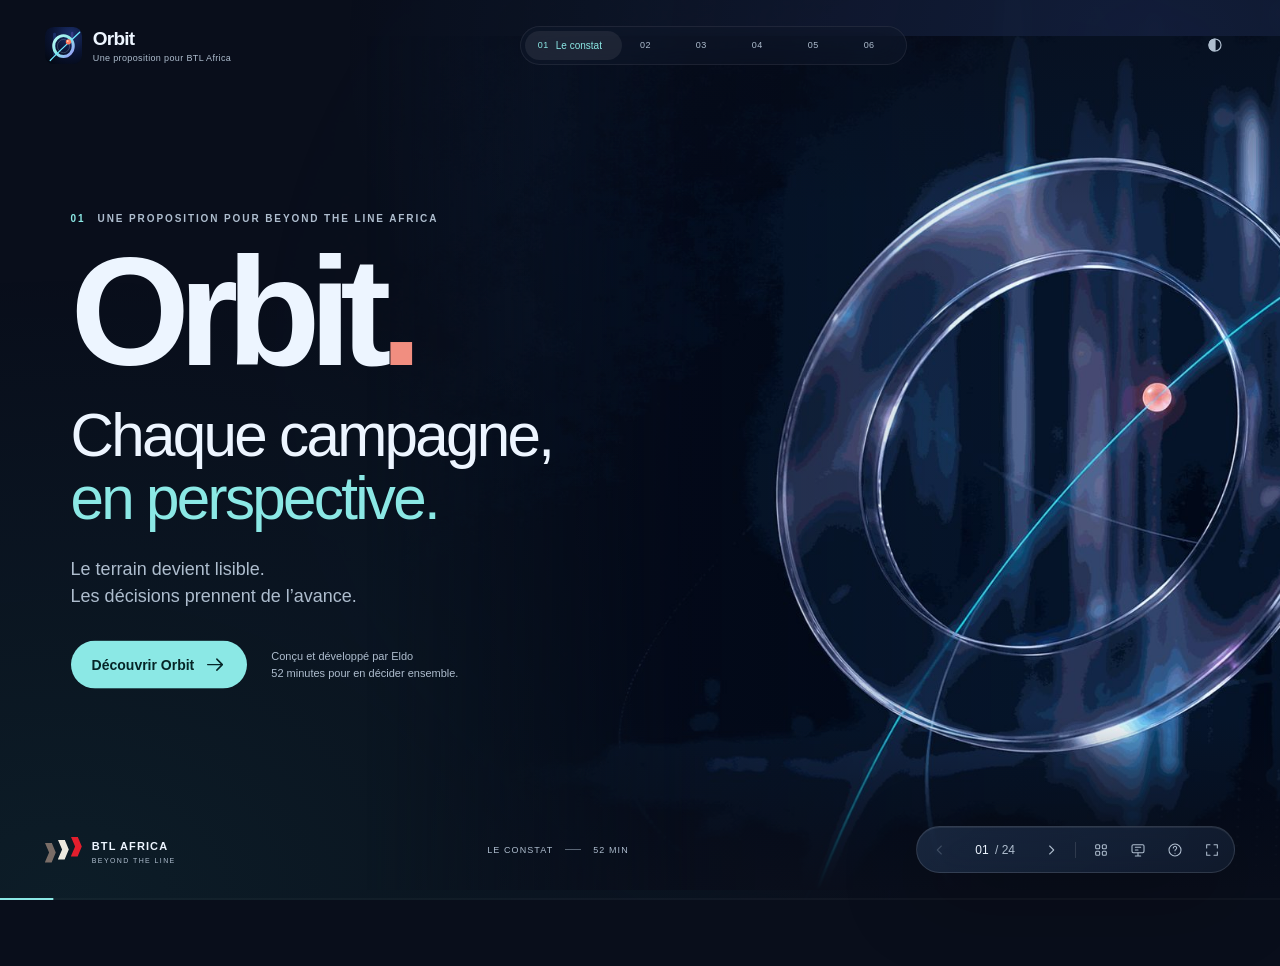
==== commit ab754a77: "feat: refonte Orbit en six actes, design system et console présentateur 24 scènes, transitions à res" ====
--- a/index.html
+++ b/index.html
@@ -1,480 +1,18 @@
-<!doctype html>
-<html lang="fr">
-<head>
-<meta charset="utf-8">
-<meta name="viewport" content="width=device-width, initial-scale=1, viewport-fit=cover">
-<title>Orbit · Keynote BTL</title>
-<meta name="description" content="Orbit, le pilotage des campagnes de BEYOND THE LINE Africa : pourquoi l'adopter, comment s'en servir, ce que ça coûte et ce que ça rapporte.">
-<meta name="theme-color" content="#030712">
-<link rel="icon" href="images/orbit.svg" type="image/svg+xml">
-<link rel="apple-touch-icon" href="images/orbit-180.png">
-<link rel="preconnect" href="https://fonts.googleapis.com"><link rel="preconnect" href="https://fonts.gstatic.com" crossorigin>
-<link href="https://fonts.googleapis.com/css2?family=Inter:wght@400;500;600;700&family=Inter+Tight:wght@500;600;700&display=swap" rel="stylesheet">
-<link rel="stylesheet" href="styles.css">
-</head>
-<body>
-<div class="aurora" aria-hidden="true"><i></i><i></i><i></i></div>
-
-<svg width="0" height="0" style="position:absolute" aria-hidden="true">
-  <symbol id="i-left" viewBox="0 0 24 24" fill="none" stroke="currentColor" stroke-width="2" stroke-linecap="round" stroke-linejoin="round"><path d="m15 6-6 6 6 6"/></symbol>
-  <symbol id="i-right" viewBox="0 0 24 24" fill="none" stroke="currentColor" stroke-width="2" stroke-linecap="round" stroke-linejoin="round"><path d="m9 6 6 6-6 6"/></symbol>
-  <symbol id="i-grid" viewBox="0 0 24 24" fill="none" stroke="currentColor" stroke-width="1.8"><rect x="4" y="4" width="6.5" height="6.5" rx="1.5"/><rect x="13.5" y="4" width="6.5" height="6.5" rx="1.5"/><rect x="4" y="13.5" width="6.5" height="6.5" rx="1.5"/><rect x="13.5" y="13.5" width="6.5" height="6.5" rx="1.5"/></symbol>
-  <symbol id="i-note" viewBox="0 0 24 24" fill="none" stroke="currentColor" stroke-width="1.8" stroke-linecap="round"><path d="M5 4h14v16H5z"/><path d="M9 9h6M9 13h6M9 17h3"/></symbol>
-  <symbol id="i-full" viewBox="0 0 24 24" fill="none" stroke="currentColor" stroke-width="1.8" stroke-linecap="round" stroke-linejoin="round"><path d="M4 9V4h5M20 9V4h-5M4 15v5h5M20 15v5h-5"/></symbol>
-</svg>
-
-<header class="brandbar">
-  <span class="brand"><img src="images/orbit.svg" alt="">Orbit</span>
-  <span class="btl" aria-label="BEYOND THE LINE Africa"><span class="btl-mark"><i></i><i></i><i></i></span><span class="btl-word"><b>BTL AFRICA</b><small>BEYOND THE LINE</small></span></span>
-</header>
-<div class="progress"><i></i></div>
-
-<main class="deck">
-
-<!-- ═════════ I · POURQUOI ═════════ -->
-<section class="slide full" data-title="Orbit" data-part="Pourquoi">
-  <div class="photo"><img src="images/photos/reunion.jpg" alt="Une équipe pilote une campagne sur l'écran géant de la salle de réunion"></div>
-  <div class="reveal">
-    <span class="eyebrow">BEYOND THE LINE Africa</span>
-    <h1>Orbit.</h1>
-    <p class="lead">Chaque campagne, en temps réel. Pour toute l'agence.</p>
-  </div>
-  <aside class="note"><b>1 min.</b> Ouvrir sur l'image : une réunion où tout le monde regarde la même campagne, en direct. Annoncer les quatre temps : pourquoi, ce qu'Orbit apporte, comment s'en servir, ce que ça rapporte.</aside>
-</section>
-
-<section class="slide full" data-title="Aujourd'hui">
-  <div class="photo left"><img src="images/photos/constat.jpg" alt="Une superviseure débordée par les fichiers et les messages"></div>
-  <div class="reveal">
-    <span class="eyebrow">Aujourd'hui</span>
-    <h2>Un rapport,<br>c'est une soirée<br><span class="grad">de recopie.</span></h2>
-    <p class="lead">WhatsApp, photos, Excel, notes. Et des chiffres qui changent après envoi.</p>
-  </div>
-  <aside class="note"><b>3 min.</b> Faire réagir la salle : combien d'heures pour le rapport hebdo ? Combien de corrections après envoi au client ? Ce sont nos meilleurs arguments. Le problème, c'est le processus, pas les personnes.</aside>
-</section>
-
-<section class="slide full" data-title="Lundi, 9 h">
-  <div class="photo"><img src="images/photos/reunion.jpg" alt="Réunion de pilotage devant l'écran"></div>
-  <div class="reveal">
-    <span class="eyebrow">Avec Orbit</span>
-    <h2>Lundi, 9 h.<br><span class="grad">Tout le monde voit la même chose.</span></h2>
-  </div>
-  <aside class="note"><b>2 min.</b> La direction, les superviseurs et le chargé de compte devant l'écran. Les chiffres sont déjà là : la réunion sert à décider, plus à vérifier.</aside>
-</section>
-
-<section class="slide" data-title="Orbit en une phrase">
-  <div class="split">
-    <div class="reveal">
-      <span class="eyebrow">En une phrase</span>
-      <h2>Le terrain saisit.<br><span class="grad">Orbit fait le reste.</span></h2>
-      <p class="lead">Calculs, classements, commentaires, rapports. Rien à ressaisir.</p>
-    </div>
-    <div class="shot float"><img src="images/app/02-accueil-privilege.jpg" alt="Accueil d'Orbit sur la campagne Vodacom Privilège"></div>
-  </div>
-  <aside class="note"><b>2 min.</b> Orbit est déjà en service sur quatre campagnes Vodacom : Privilège, Merchant, M-Pesa Mikili et Youth F2F. Ce n'est pas un projet, c'est un outil qui tourne.</aside>
-</section>
-
-<!-- ═════════ II · CE QU'ORBIT APPORTE ═════════ -->
-<section class="slide full" data-title="Pratique" data-part="Ce qu'Orbit apporte">
-  <div class="photo left"><img src="images/photos/hotesse.jpg" alt="Une hôtesse montre Orbit sur son téléphone en boutique"></div>
-  <div class="reveal">
-    <span class="eyebrow">01 · Pratique</span>
-    <h2>Un lien.<br><span class="grad">Partout.</span></h2>
-    <p class="lead">Téléphone, ordinateur, écran de salle. Rien à installer, s'installe en un geste.</p>
-  </div>
-  <aside class="note"><b>2 min.</b> Pas de licence ni d'installation sur les postes. Faire ouvrir le lien sur un téléphone de la salle.</aside>
-</section>
-
-<section class="slide" data-title="Modulable">
-  <div class="reveal">
-    <span class="eyebrow">02 · Modulable</span>
-    <h2>Chaque campagne a<br><span class="grad">son Orbit.</span></h2>
-    <div class="gallery">
-      <figure><img src="images/app/08-accueil-merchant.jpg" alt="Campagne Merchant"><figcaption>Merchant · POS et transactions</figcaption></figure>
-      <figure><img src="images/app/09-mikili-nebuleuse.jpg" alt="Campagne M-Pesa Mikili"><figcaption>M-Pesa Mikili · contacts</figcaption></figure>
-      <figure><img src="images/app/10-starfly.jpg" alt="Ambiance claire"><figcaption>Six ambiances, claires ou sombres</figcaption></figure>
-    </div>
-  </div>
-  <aside class="note"><b>2 min.</b> Hôtesses, ambassadeurs, contacts, POS : chaque type a son vocabulaire et ses objectifs. Une nouvelle campagne se branche pour environ 100 $.</aside>
-</section>
-
-<section class="slide" data-title="Fiable et claire">
-  <div class="split rev">
-    <div class="shot float"><img src="images/app/05-terrain.jpg" alt="Vue Terrain avec la fiche d'une hôtesse"></div>
-    <div class="reveal">
-      <span class="eyebrow">03 · Fiable et claire</span>
-      <h2>Une source.<br><span class="grad">Zéro version.</span></h2>
-      <p class="lead">Une base unique et sécurisée. Chaque correction est tracée.</p>
-    </div>
-  </div>
-  <aside class="note"><b>2 min.</b> Profils et droits séparés : Vodacom lit, BTL pilote. Le journal des modifications garde qui a changé quoi, et quand.</aside>
-</section>
-
-<section class="slide" data-title="Sans erreurs">
-  <div class="reveal">
-    <span class="eyebrow">04 · Sans erreurs</span>
-    <h2>Le chiffre se calcule.<br><span class="grad">Il ne se recopie plus.</span></h2>
-    <div class="versus">
-      <div class="glass col before"><h3>Avant</h3><ul><li>Recopies WhatsApp → Excel</li><li>Doublons, oublis, formules cassées</li><li>Corrections après envoi</li></ul></div>
-      <div class="glass col after"><h3 class="grad">Avec Orbit</h3><ul><li>Saisie unique, sur le moment</li><li>Totaux et objectifs automatiques</li><li>Anomalies signalées avant envoi</li></ul></div>
-    </div>
-  </div>
-  <aside class="note"><b>2 min.</b> La recopie est la principale source d'erreurs. Orbit la supprime.</aside>
-</section>
-
-<section class="slide full" data-title="Rapports en 30 secondes">
-  <div class="photo left"><img src="images/photos/export.jpg" alt="Une superviseure exporte le rapport de la campagne"></div>
-  <div class="reveal">
-    <span class="eyebrow">05 · Rapports</span>
-    <h2>Le rapport client<br><span class="grad">en 30 secondes.</span></h2>
-    <p class="lead">PDF prêt à envoyer. Excel avec formules et données brutes, vérifiable.</p>
-  </div>
-  <aside class="note"><b>2 min.</b> Comparer avec le temps de compilation donné par la salle au début. L'Excel à formules permet au client de recompter : c'est de la transparence.</aside>
-</section>
-
-<section class="slide" data-title="Décisionnelle">
-  <div class="split">
-    <div class="reveal">
-      <span class="eyebrow">06 · Décisionnelle</span>
-      <h2>On pose la question.<br><span class="grad">Orbit répond, chiffres à l'appui.</span></h2>
-    </div>
-    <div class="glass chat">
-      <div class="head"><i>✦</i>Questionner la campagne</div>
-      <div class="q">Qui sont les trois meilleurs et pourquoi ?</div>
-      <div class="a"><p>• Becky O. : 211 transactions en 10 jours<br>• Patience T. : 141 en 12 jours<br>• Jesly B. : 113 en 12 jours</p><p>Les notes de terrain signalent des lenteurs de connexion et des fonds livrés en retard.</p><p><b>Suggestion :</b> approvisionner les fonds dès le matin.</p></div>
-      <div class="foot"><span>Réponse réelle · Merchant</span><span>19 questions restantes aujourd'hui</span></div>
-    </div>
-  </div>
-  <aside class="note"><b>3 min.</b> Vraie réponse obtenue sur Merchant. L'IA lit les chiffres et les notes de clôture, puis propose des pistes. Aucune donnée client ne lui est transmise. Le quota quotidien rend le service facturable.</aside>
-</section>
-
-<section class="slide full" data-title="Réorienter">
-  <div class="photo left"><img src="images/photos/superviseur-terrain.jpg" alt="Un superviseur consulte Orbit dans la rue"></div>
-  <div class="reveal">
-    <span class="eyebrow">07 · Agile</span>
-    <h2>Jeudi, un shop décroche.<br><span class="grad">Vendredi, c'est corrigé.</span></h2>
-    <p class="lead">On déplace les équipes avant la fin de la semaine, pas après.</p>
-  </div>
-  <aside class="note"><b>2 min.</b> Un shop sous la moyenne deux jours de suite se voit dans Terrain. On déplace deux hôtesses. Sans Orbit, on le découvre dans le rapport de fin de semaine.</aside>
-</section>
-
-<section class="slide full" data-title="Présenter les résultats">
-  <div class="photo"><img src="images/photos/directeur.jpg" alt="Un directeur présente la courbe de progression"></div>
-  <div class="reveal">
-    <span class="eyebrow">08 · Convaincant</span>
-    <h2>Les résultats<br><span class="grad">se montrent en direct.</span></h2>
-  </div>
-  <aside class="note"><b>2 min.</b> La courbe de progression, les jours prestés, les classements : la présentation au client se fait directement dans Orbit, sans préparer de diapositives.</aside>
-</section>
-
-<section class="slide" data-title="Ce que voit le client">
-  <div class="split even">
-    <div class="reveal">
-      <span class="eyebrow">09 · Maîtrise</span>
-      <h2>Le client voit<br><span class="grad">ce que nous décidons.</span></h2>
-      <p class="lead">Par campagne : l'accès, les objectifs, les questions à l'IA.</p>
-    </div>
-    <div class="glass access">
-      <div class="row"><span>Campagne</span><span>Voir</span><span>Objectifs</span><span>IA</span></div>
-      <div class="row"><b>Vodacom Privilège</b><i class="sw on"></i><i class="sw on"></i><i class="sw on"></i></div>
-      <div class="row"><b>Merchant Educational</b><i class="sw on"></i><i class="sw"></i><i class="sw on"></i></div>
-      <div class="row"><b>M-Pesa Mikili</b><i class="sw on"></i><i class="sw on"></i><i class="sw"></i></div>
-      <div class="row"><b>Youth F2F</b><i class="sw"></i><i class="sw"></i><i class="sw"></i></div>
-    </div>
-  </div>
-  <aside class="note"><b>2 min.</b> Levier de négociation : on montre la campagne sans les objectifs internes, et l'IA est réservée aux clients qui la paient.</aside>
-</section>
-
-<!-- ═════════ III · TUTORIEL ═════════ -->
-<section class="slide full mid chapter" data-title="Prise en main" data-part="Prise en main">
-  <div class="photo"><img src="images/photos/formation.jpg" alt="Séance de formation des agents à Orbit"></div>
-  <div class="reveal">
-    <div class="num-big">10 min</div>
-    <h2>Prise en main.<br><span class="grad">Tout est déjà disponible.</span></h2>
-  </div>
-  <aside class="note"><b>1 min.</b> Annoncer : on parcourt l'appli écran par écran. Tout ce qui suit est en service aujourd'hui. Idéalement, faire la démonstration en direct en parallèle.</aside>
-</section>
-
-<section class="slide" data-title="Se connecter">
-  <div class="split">
-    <div class="reveal">
-      <span class="eyebrow">Étape 1</span>
-      <h2>Se connecter</h2>
-      <ol class="steps"><li><span><b>Vodacom</b> : lecture seule, un clic.</span></li><li><span><b>BTL</b> : choisir son profil, saisir son mot de passe.</span></li><li><span>Le tracker ouvre Orbit déjà connecté.</span></li></ol>
-    </div>
-    <div class="shot"><img src="images/app/01-connexion.jpg" alt="Écran de connexion d'Orbit"></div>
-  </div>
-  <aside class="note"><b>1 min.</b> Deux profils : Vodacom pour le client (lecture), BTL pour l'équipe (pilotage). Les droits suivent le rôle : agent, superviseur, admin, super admin.</aside>
-</section>
-
-<section class="slide" data-title="Choisir la campagne">
-  <div class="split">
-    <div class="reveal">
-      <span class="eyebrow">Étape 2</span>
-      <h2>Choisir la campagne</h2>
-      <ol class="steps"><li><span>Touche <kbd>C</kbd>, ou le bouton en haut à gauche.</span></li><li><span>Taper quelques lettres pour filtrer.</span></li><li><span><kbd>Entrée</kbd> pour ouvrir.</span></li></ol>
-    </div>
-    <div class="shot"><img src="images/app/07-palette-campagnes.jpg" alt="Palette de choix de campagne"></div>
-  </div>
-  <aside class="note"><b>1 min.</b> La palette est pensée pour un catalogue qui grandit : avec 20 campagnes, on retrouve la bonne en deux secondes.</aside>
-</section>
-
-<section class="slide" data-title="L'accueil">
-  <div class="split rev">
-    <div class="shot">
-      <img src="images/app/02-accueil-privilege.jpg" alt="Accueil d'Orbit annoté">
-      <span class="spot" style="left:9.6%;top:12.5%">1</span>
-      <span class="spot" style="left:63%;top:4.2%">2</span>
-      <span class="spot" style="left:27%;top:21%">3</span>
-      <span class="spot" style="left:34%;top:52%">4</span>
-      <span class="spot" style="left:84%;top:52%">5</span>
-      <span class="spot" style="left:88.4%;top:4.2%">6</span>
-    </div>
-    <div class="reveal">
-      <span class="eyebrow">Étape 3</span>
-      <h2>L'accueil</h2>
-      <ol class="steps"><li><span>La campagne</span></li><li><span>La période, un clic</span></li><li><span>Le chiffre clé et l'objectif</span></li><li><span>La progression jour par jour</span></li><li><span>Le commentaire de la période</span></li><li><span>L'export</span></li></ol>
-    </div>
-  </div>
-  <aside class="note"><b>2 min.</b> Tout l'essentiel tient sur un écran. La période se choisit dans un calendrier ; <kbd>Alt+1 à 9</kbd> sélectionne une semaine, <kbd>Alt+0</kbd> toute la campagne.</aside>
-</section>
-
-<section class="slide" data-title="Activité">
-  <div class="split">
-    <div class="reveal">
-      <span class="eyebrow">Étape 4</span>
-      <h2>Activité</h2>
-      <p class="lead">Le rythme de la campagne, jour par jour, agent par agent.</p>
-      <p class="why"><b>Pourquoi :</b> repérer un jour faible ou un agent absent en un coup d'œil.</p>
-    </div>
-    <div class="shot"><img src="images/app/04-activite.jpg" alt="Vue Activité"></div>
-  </div>
-  <aside class="note"><b>1 min.</b> La carte de chaleur montre les jours forts et faibles. À droite, le détail du jour sélectionné avec la note de supervision.</aside>
-</section>
-
-<section class="slide" data-title="Terrain">
-  <div class="split">
-    <div class="reveal">
-      <span class="eyebrow">Étape 5</span>
-      <h2>Terrain</h2>
-      <p class="lead">Agents et shops classés. Une fiche par personne.</p>
-      <p class="why"><b>Pourquoi :</b> savoir qui performe et où renforcer.</p>
-    </div>
-    <div class="shot"><img src="images/app/05-terrain.jpg" alt="Vue Terrain"></div>
-  </div>
-  <aside class="note"><b>1 min.</b> Cliquer sur un agent ouvre sa fiche : volume, jours prestés, répartition. Même logique pour les shops ou les lieux.</aside>
-</section>
-
-<section class="slide" data-title="Données">
-  <div class="split">
-    <div class="reveal">
-      <span class="eyebrow">Étape 6</span>
-      <h2>Données</h2>
-      <ol class="steps"><li><span><b>Journal</b> : chaque ligne, filtrable.</span></li><li><span><b>Performances</b> : présence et volumes par jour.</span></li><li><span><b>Qualité</b> : anomalies à corriger.</span></li></ol>
-    </div>
-    <div class="shot"><img src="images/app/t-performances.jpg" alt="Performances et présence"></div>
-  </div>
-  <aside class="note"><b>2 min.</b> Les numéros clients sont masqués. Les superviseurs BTL peuvent corriger une ligne ; chaque correction est journalisée.</aside>
-</section>
-
-<section class="slide" data-title="Exporter">
-  <div class="split">
-    <div class="reveal">
-      <span class="eyebrow">Étape 7</span>
-      <h2>Exporter</h2>
-      <ol class="steps"><li><span>Bouton <b>Export</b>, en haut à droite.</span></li><li><span>Choisir PDF ou Excel, cocher les sections.</span></li><li><span>Télécharger. C'est prêt.</span></li></ol>
-    </div>
-    <div class="shot"><img src="images/app/06-export.jpg" alt="Fenêtre d'export avec aperçu"></div>
-  </div>
-  <aside class="note"><b>1 min.</b> L'aperçu montre le rapport tel qu'il sera envoyé. L'Excel contient des formules et un onglet de données brutes.</aside>
-</section>
-
-<section class="slide" data-title="Questionner">
-  <div class="split">
-    <div class="reveal">
-      <span class="eyebrow">Étape 8</span>
-      <h2>Questionner</h2>
-      <ol class="steps"><li><span>Bouton <b>Questionner</b>, sur le commentaire de la période.</span></li><li><span>Une suggestion, ou sa propre question.</span></li><li><span>Le compteur affiche les questions restantes.</span></li></ol>
-    </div>
-    <div class="shot"><img src="images/app/t-questionner.jpg" alt="Panneau Questionner la campagne"></div>
-  </div>
-  <aside class="note"><b>1 min.</b> La conversation porte sur la campagne et la période affichées. Le quota est réglé par le super admin.</aside>
-</section>
-
-<section class="slide" data-title="Mobile et apparence">
-  <div class="split">
-    <div class="reveal">
-      <span class="eyebrow">Étape 9</span>
-      <h2>À son goût,<br><span class="grad">dans la poche.</span></h2>
-      <ol class="steps"><li><span><b>Apparence</b> : six ambiances, opacité, flou.</span></li><li><span><b>Installer</b> : ajouter à l'écran d'accueil.</span></li><li><span>Sur téléphone, tout passe par le dock du bas.</span></li></ol>
-    </div>
-    <div style="display:flex;gap:22px;align-items:center"><div class="shot" style="flex:1"><img src="images/app/t-apparence.jpg" alt="Réglages d'apparence"></div><div class="phone"><img src="images/app/12-mobile-accueil.jpg" alt="Orbit sur téléphone"></div></div>
-  </div>
-  <aside class="note"><b>1 min.</b> L'appli s'installe comme une appli native, avec sa propre icône. Chaque utilisateur garde ses réglages.</aside>
-</section>
-
-<section class="slide" data-title="Administration">
-  <div class="split">
-    <div class="reveal">
-      <span class="eyebrow">Étape 10 · Admin BTL</span>
-      <h2>Accès client<br>et paramètres</h2>
-      <ol class="steps"><li><span><b>Accès client</b> : trois interrupteurs par campagne.</span></li><li><span><b>Paramètres</b> : objectifs, profil, quota de questions.</span></li><li><span><b>Journal</b> : toutes les modifications, datées.</span></li></ol>
-    </div>
-    <div class="shot" id="admin-shot"><img src="images/app/t-acces-client.jpg" alt="Écran Accès client" onerror="this.closest('.slide').querySelector('.glass.access-fallback').hidden=false;this.parentElement.hidden=true"></div>
-    <div class="glass access access-fallback" hidden>
-      <div class="row"><span>Campagne</span><span>Voir</span><span>Objectifs</span><span>IA</span></div>
-      <div class="row"><b>Vodacom Privilège</b><i class="sw on"></i><i class="sw on"></i><i class="sw on"></i></div>
-      <div class="row"><b>Merchant Educational</b><i class="sw on"></i><i class="sw"></i><i class="sw on"></i></div>
-      <div class="row"><b>M-Pesa Mikili</b><i class="sw on"></i><i class="sw on"></i><i class="sw"></i></div>
-    </div>
-  </div>
-  <aside class="note"><b>1 min.</b> Réservé aux admin et super admin BTL. Chaque changement s'applique immédiatement côté client.</aside>
-</section>
-
-<!-- ═════════ IV · ÉCONOMIE ═════════ -->
-<section class="slide full" data-title="La condition" data-part="Ce que ça demande, ce que ça rapporte">
-  <div class="photo"><img src="images/photos/equipe.jpg" alt="L'équipe BTL réunie"></div>
-  <div class="reveal">
-    <span class="eyebrow">La condition</span>
-    <h2>Orbit ne vaut que si<br><span class="grad">tout le monde l'utilise.</span></h2>
-    <p class="lead">Un agent qui ne saisit pas, c'est un chiffre faux pour toute la campagne.</p>
-  </div>
-  <aside class="note"><b>4 min.</b> À dire franchement : si une partie de l'agence reste sur Excel, on revient aux deux versions des chiffres. Agents : saisie le jour même. Superviseurs : contrôle quotidien. Chargés de compte : rapports exclusivement depuis Orbit. Direction : réunions sur Orbit. Laisser place aux objections.</aside>
-</section>
-
-<section class="slide" data-title="Le coût">
-  <div class="reveal">
-    <span class="eyebrow">Le coût</span>
-    <h2>Investi une fois.<br><span class="grad">Presque rien ensuite.</span></h2>
-    <div class="tiles t3">
-      <div class="glass tile"><span class="tag">Développement complet</span><div class="num">500<small>$</small></div><p>Une fois. Déjà réalisé.</p></div>
-      <div class="glass tile"><span class="tag">Nouvelle campagne</span><div class="num">~100<small>$</small></div><p>Pour brancher un nouveau type.</p></div>
-      <div class="glass tile hl"><span class="tag">Hébergement</span><div class="num">&lt; 50<small>$ / mois</small></div><p>Base, site et IA compris.</p></div>
-    </div>
-  </div>
-  <aside class="note"><b>3 min.</b> Le développement est déjà payé et l'outil tourne. Le récurrent, c'est l'hébergement, négociable. À comparer avec le coût des heures de compilation actuelles.</aside>
-</section>
-
-<section class="slide" data-title="La facturation">
-  <div class="reveal">
-    <span class="eyebrow">Le modèle</span>
-    <h2>Orbit devient<br><span class="grad">une ligne de facture.</span></h2>
-    <div class="tiles t3">
-      <div class="glass tile"><span class="tag">Pilotage Orbit</span><div class="num">500<small>$ / campagne</small></div><p>Accès client, tableaux, rapports.</p></div>
-      <div class="glass tile hl"><span class="tag">Option IA</span><div class="num">+200<small>$ / campagne</small></div><p>Commentaires et questions.</p></div>
-      <div class="glass tile"><span class="tag">À la carte</span><div class="num">Quota</div><p>Questions par jour selon le contrat.</p></div>
-    </div>
-  </div>
-  <aside class="note"><b>3 min.</b> Intégrer Orbit à chaque devis, de façon permanente. Le client paie un service visible, pas un logiciel. Montants indicatifs, à discuter.</aside>
-</section>
-
-<section class="slide" data-title="Retour sur investissement">
-  <div class="split">
-    <div class="reveal">
-      <span class="eyebrow">Retour sur investissement</span>
-      <h2>Lent au départ.<br><span class="grad">Net ensuite.</span></h2>
-      <div class="tiles t2">
-        <div class="glass tile"><span class="tag">Point mort</span><div class="num" id="roi-even" style="font-size:44px">—</div></div>
-        <div class="glass tile"><span class="tag">Solde à 12 mois</span><div class="num grad" id="roi-total" style="font-size:44px">—</div></div>
-      </div>
-    </div>
-    <div class="glass chart">
-      <svg id="roi-chart" role="img" aria-label="Facturation mensuelle et solde cumulé sur 12 mois"></svg>
-      <div class="legend"><span><i style="background:rgb(112 232 225)"></i>Facturé par mois</span><span><i style="background:rgb(160 140 255)"></i>Solde cumulé</span></div>
-      <p class="hyp">Hypothèses : 2 mois de rodage non facturés, puis 2 campagnes par mois, une sur deux avec l'IA. Coûts : 500 $ au départ, 100 $ par campagne, 50 $ par mois.</p>
-    </div>
-  </div>
-  <aside class="note"><b>3 min.</b> Les premiers mois sont négatifs (rodage, adhésion). Ensuite chaque campagne rapporte environ 400 $ net, 600 $ avec l'IA. Scénario volontairement prudent.</aside>
-</section>
-
-<section class="slide" data-title="Calculateur">
-  <div class="reveal">
-    <span class="eyebrow">À vous</span>
-    <h2>Testons <span class="grad">vos hypothèses.</span></h2>
-    <div class="calc" id="calc">
-      <div class="glass inputs">
-        <label><span>Campagnes facturées par mois <b data-v="perMonth"></b></span><input type="range" name="perMonth" min="1" max="6" value="2"></label>
-        <label><span>Mois de rodage non facturés <b data-v="pilot"></b></span><input type="range" name="pilot" min="0" max="6" value="2"></label>
-        <label><span>Campagnes avec l'option IA <b data-v="iaShare"></b></span><input type="range" name="iaShare" min="0" max="100" step="10" value="50"></label>
-        <label><span>Prix Orbit par campagne <b data-v="price"></b></span><input type="range" name="price" min="200" max="1000" step="50" value="500"></label>
-      </div>
-      <div class="glass out">
-        <div class="kpis"><div class="kpi"><small>Point mort</small><b data-k="even"></b></div><div class="kpi"><small>Facturé sur 12 mois</small><b data-k="revenue"></b></div><div class="kpi"><small>Solde net</small><b data-k="total" class="grad"></b></div></div>
-        <svg role="img" aria-label="Simulation sur 12 mois"></svg>
-      </div>
-    </div>
-  </div>
-  <aside class="note"><b>4 min.</b> Laisser la salle proposer les chiffres. Même avec une campagne par mois et un long rodage, le point mort arrive dans l'année.</aside>
-</section>
-
-<section class="slide full" data-title="Le client">
-  <div class="photo left"><img src="images/photos/client.jpg" alt="Une chargée de compte présente Orbit à des clients"></div>
-  <div class="reveal">
-    <span class="eyebrow">La valeur</span>
-    <h2>Le client voit sa campagne.<br><span class="grad">Il nous choisit.</span></h2>
-    <p class="lead">Transparence, réactivité, chiffres vérifiables : ce que nos concurrents ne montrent pas.</p>
-  </div>
-  <aside class="note"><b>2 min.</b> Ce que chacun gagne : la direction, une vision en direct et un revenu ; les superviseurs, du temps ; les agents, un travail visible ; le client, la confiance.</aside>
-</section>
-
-<section class="slide" data-title="Plan d'adoption">
-  <div class="reveal plan">
-    <span class="eyebrow">Le plan</span>
-    <h2>90 jours pour en faire<br><span class="grad">un réflexe.</span></h2>
-    <div class="tiles t3">
-      <div class="glass tile"><em>Jours 1 à 30</em><h3>Adopter</h3><ul><li>Prise en main par équipe</li><li>Toutes les campagnes sur Orbit</li><li>Fin des rapports Excel internes</li></ul></div>
-      <div class="glass tile"><em>Jours 31 à 60</em><h3>Montrer</h3><ul><li>Accès client sur une campagne</li><li>Réunions sur écran</li><li>Ajustements</li></ul></div>
-      <div class="glass tile"><em>Jours 61 à 90</em><h3>Facturer</h3><ul><li>Orbit dans les devis</li><li>Option IA proposée</li><li>Bilan chiffré</li></ul></div>
-    </div>
-  </div>
-  <aside class="note"><b>3 min.</b> Un référent par équipe. Le bilan à 90 jours mesure le taux de saisie, le temps de production des rapports et les campagnes facturées avec Orbit.</aside>
-</section>
-
-<section class="slide" data-title="Vos questions">
-  <div class="reveal faq">
-    <span class="eyebrow">Anticiper</span>
-    <h2>Les questions <span class="grad">qu'on va nous poser.</span></h2>
-    <div class="tiles t2">
-      <div class="glass tile"><b>Et si le réseau coupe ?</b><span>La saisie part dès que la connexion revient.</span></div>
-      <div class="glass tile"><b>Les données sont protégées ?</b><span>Droits par profil ; l'IA ne voit ni nom ni numéro client.</span></div>
-      <div class="glass tile"><b>Et si le client ne paie pas ?</b><span>Orbit reste notre outil : le temps gagné le justifie.</span></div>
-      <div class="glass tile"><b>Qui maintient l'outil ?</b><span>Eldorado_design, coût connu d'avance.</span></div>
-    </div>
-  </div>
-  <aside class="note"><b>2 min.</b> Traiter les objections avant qu'elles ne viennent.</aside>
-</section>
-
-<section class="slide full" data-title="La décision">
-  <div class="photo"><img src="images/photos/decision.jpg" alt="Poignée de main autour de la table"></div>
-  <div class="reveal">
-    <span class="eyebrow">Aujourd'hui</span>
-    <h2>Une décision :<br><span class="grad">Orbit, pour toute l'agence.</span></h2>
-    <p class="lead">Adhésion de toutes les équipes. Un référent par équipe. Orbit dans les devis.</p>
-  </div>
-  <aside class="note"><b>2 min.</b> Conclure par la demande, pas par un résumé. Fixer la date du bilan à 90 jours.</aside>
-</section>
-
-<section class="slide" data-title="Merci">
-  <div class="reveal" style="text-align:center">
-    <img class="endmark" src="images/orbit.svg" alt="Orbit">
-    <h1>Merci.</h1>
-    <p class="lead" style="margin-inline:auto;max-width:40ch">Orbit · développé par Eldorado_design pour BEYOND THE LINE Africa.</p>
-    <p class="byeldo">By <b>Eldo</b></p>
-  </div>
-  <aside class="note"><b>Questions et réponses.</b> Garder Orbit ouvert dans un autre onglet.</aside>
-</section>
-
-</main>
-
-<div class="notes" role="note" aria-live="polite"></div>
-<div class="overview" role="dialog" aria-label="Sommaire"><h2>Sommaire</h2><ol></ol></div>
-<nav class="controls" aria-label="Navigation">
-  <button type="button" data-act="prev" aria-label="Précédente"><svg><use href="#i-left"/></svg></button>
-  <span class="count" data-count></span>
-  <button type="button" data-act="next" aria-label="Suivante"><svg><use href="#i-right"/></svg></button>
-  <button type="button" data-act="overview" aria-label="Sommaire (O)"><svg><use href="#i-grid"/></svg></button>
-  <button type="button" data-act="notes" aria-label="Notes de l'orateur (N)"><svg><use href="#i-note"/></svg></button>
-  <button type="button" data-act="full" aria-label="Plein écran (F)"><svg><use href="#i-full"/></svg></button>
-</nav>
-<script src="deck.js"></script>
-</body>
-</html>
+<!doctype html><html lang="fr" data-ambiance="aurore"><head><meta charset="utf-8"><meta name="viewport" content="width=device-width,initial-scale=1,viewport-fit=cover"><title>Orbit · Une proposition par Eldo pour BTL Africa</title><meta name="description" content="24 scènes pour découvrir Orbit, prendre l’application en main et construire son adoption chez BEYOND THE LINE Africa."><meta name="theme-color" content="#090e1b"><link rel="icon" href="images/orbit.svg"><link rel="apple-touch-icon" href="images/orbit-180.png"><link rel="stylesheet" href="orbit-design-system/tokens.css"><link rel="stylesheet" href="orbit-design-system/materials.css"><link rel="stylesheet" href="styles.css"></head><body>
+<a class="skip" href="#deck">Aller à la présentation</a><div class="sky" aria-hidden="true"><div class="sky-wash"></div><div id="sky-ring"></div><div class="sky-stars"></div></div>
+<header class="topbar"><a class="wordmark" href="#1" aria-label="Orbit, début de la présentation"><img src="images/orbit.svg" alt=""><b>Orbit<span>Une proposition pour BTL Africa</span></b></a><nav id="acts" aria-label="Les six actes"></nav><button class="icon-button" data-action="appearance" aria-label="Ambiance et mouvement" title="Ambiance et mouvement"><svg viewBox="0 0 24 24"><circle cx="12" cy="12" r="8"/><path d="M12 4a8 8 0 0 0 0 16Z" fill="currentColor"/></svg></button></header>
+<main class="deck" id="deck" tabindex="-1" aria-label="Présentation Orbit"></main>
+<footer class="footer"><div class="btl" aria-label="BEYOND THE LINE Africa"><span class="btl-mark"><i></i><i></i><i></i></span><span><b>BTL AFRICA</b><small>BEYOND THE LINE</small></span></div><div class="act-caption"><span id="actlabel"></span><i></i><span>52 min</span></div><nav class="controls ods-glass" aria-label="Navigation de la présentation"><button class="icon-button" data-action="prev" aria-label="Slide précédente"><svg viewBox="0 0 24 24"><path d="m14 6-6 6 6 6"/></svg></button><button id="slide-counter" data-action="overview" aria-label="Ouvrir le sommaire">01 <span>/ 24</span></button><button class="icon-button" data-action="next" aria-label="Slide suivante"><svg viewBox="0 0 24 24"><path d="m10 6 6 6-6 6"/></svg></button><i class="divider"></i><button class="icon-button" data-action="overview" aria-label="Sommaire (O)" title="Sommaire · O"><svg viewBox="0 0 24 24"><rect x="4" y="4" width="6" height="6" rx="1.5"/><rect x="14" y="4" width="6" height="6" rx="1.5"/><rect x="4" y="14" width="6" height="6" rx="1.5"/><rect x="14" y="14" width="6" height="6" rx="1.5"/></svg></button><button class="icon-button" data-action="presenter" aria-label="Ouvrir le mode présentateur (P)" title="Mode présentateur · P"><svg viewBox="0 0 24 24"><rect x="3" y="4" width="18" height="12" rx="2"/><path d="M12 16v5m-4 0h8M8 8h8m-8 4h4"/></svg></button><button class="icon-button" data-action="objections" aria-label="Questions et objections (Q)" title="Questions et objections · Q"><svg viewBox="0 0 24 24"><circle cx="12" cy="12" r="9"/><path d="M9.5 9a2.5 2.5 0 1 1 4 2c-1 .7-1.5 1-1.5 2M12 17h.01"/></svg></button><button class="icon-button" data-action="full" aria-label="Plein écran (F)" title="Plein écran · F"><svg viewBox="0 0 24 24"><path d="M9 4H4v5m11-5h5v5M4 15v5h5m11-5v5h-5"/></svg></button></nav></footer><div class="progress" aria-hidden="true"><i></i></div><div class="sr-only" id="announcement" aria-live="polite"></div>
+<dialog id="overview" class="sheet"><div class="sheet-head"><div><span class="eyebrow">Le parcours</span><h2>Six actes. Une décision.</h2></div><button class="icon-button" data-close aria-label="Fermer le sommaire">×</button></div><div class="overview-list"></div><div class="sheet-foot"><span>24 écrans · 52 minutes · Questions ensuite</span><a href="orbit-design-system/" target="_blank" rel="noopener">Orbit Design System ↗</a></div></dialog>
+<dialog id="appearance" class="sheet compact"><div class="sheet-head"><div><span class="eyebrow">L’univers Orbit</span><h2>Une matière. Six ambiances.</h2></div><button class="icon-button" data-close aria-label="Fermer les ambiances">×</button></div><div class="theme-grid"></div><label class="motion-option"><span>Réduire les mouvements</span><input id="reduce-motion" type="checkbox" role="switch"></label><p class="fine">Réglages conservés sur cet appareil.</p><a class="text-link" href="orbit-design-system/" target="_blank" rel="noopener">Explorer le système visuel ↗</a></dialog>
+<dialog id="objections" class="sheet"><div class="sheet-head"><div><span class="eyebrow">En réserve pour les échanges</span><h2>Les bonnes questions.</h2></div><button class="icon-button" data-close aria-label="Fermer les objections">×</button></div><div class="faq">
+<details><summary>« Encore un outil ? »</summary><p>Orbit doit réduire la compilation et les versions parallèles. Le pilote mesure le temps de préparation d’un rapport et les corrections. L’adoption se justifie par ces résultats.</p></details>
+<details><summary>« Et la fiabilité des données ? »</summary><p>Une source commune réduit la ressaisie. Le terrain reste responsable de la collecte et un référent contrôle les anomalies, la période et les totaux avant diffusion.</p></details>
+<details><summary>« Qui peut voir nos données ? »</summary><p>Le périmètre dépend des accès accordés. Avant une offre client, BTL doit réceptionner l’authentification, l’isolement des campagnes et les contrôles côté serveur.</p></details>
+<details><summary>« Et si la connexion tombe ? »</summary><p>Les vues distantes dépendent du réseau. Une procédure de collecte temporaire et de reprise doit être prévue. Le mode hors ligne complet reste à valider.</p></details>
+<details><summary>« Peut-on se fier à l’IA ? »</summary><p>L’IA aide à analyser et à rédiger. Le responsable vérifie les chiffres et les pistes avec le terrain. Elle ne prouve pas une cause et ne remplace pas la décision humaine.</p></details>
+<details><summary>« Le client paiera vraiment ? »</summary><p>Les 500 $ et l’option IA à 200 $ sont des tarifs proposés. Le pilote commercial doit vérifier la valeur perçue et l’accord du client, avec une durée, des livrables et un quota clairs.</p></details>
+<details><summary>« Et quand Eldo n’est pas là ? »</summary><p>La réception doit inclure documentation, code accessible à BTL, relais formé, sauvegardes et responsabilité de maintenance définie.</p></details></div></dialog>
+<dialog id="advanced" class="sheet compact"><div class="sheet-head"><div><span class="eyebrow">Simulation</span><h2>Les coûts comptent aussi.</h2></div><button class="icon-button" data-close aria-label="Fermer les coûts">×</button></div><div class="advanced-fields"></div><p class="fine">Coûts de travail à confirmer. Première campagne incluse dans le développement. Les adaptations suivantes coûtent le montant saisi, même pendant le rodage.</p></dialog>
+<dialog id="zoom" class="image-dialog"><button class="icon-button" data-close aria-label="Fermer la capture">×</button><img alt="Capture réelle d’Orbit agrandie"><p>Capture réelle d’Orbit · 29 octobre 2026</p></dialog>
+<div id="toast" role="status"></div><script src="orbit-design-system/motion.js"></script><script src="slides.js"></script><script src="model.js"></script><script src="render.js"></script><script src="deck.js"></script></body></html>
--- a/orbit-design-system/tokens.css
+++ b/orbit-design-system/tokens.css
@@ -0,0 +1,66 @@
+/* Orbit Design System v1.0 · palettes extraites de l’application Orbit. */
+/* Orbit : ambiances cosmiques, ciel vivant, matière réglable et mouvement.
+   Les feuilles d'origine utilisent les familles --o-* (canaux RVB) ; chaque ambiance ne fait que les redéfinir.
+   Aurore reprend exactement les couleurs d'origine (Halo Opaline). */
+
+/* ── Ambiances ─────────────────────────────────────────────────────────── */
+:root,
+[data-ambiance-preview="aurore"] {
+  --o-deep0: 9 14 27; --o-deep1: 20 31 50; --o-deep2: 33 51 78; --o-glass: 255 255 255;
+  --o-ink: 237 245 255; --o-ink2: 174 189 206; --o-mute: 113 128 151; --o-onacc: 6 37 39;
+  --o-acc: 139 232 229; --o-blue: 154 188 242; --o-lilac: 197 182 244; --o-coral: 241 142 128;
+  --o-warn: 243 189 114; --o-ok: 155 231 189; --o-danger: 213 9 9; --o-point: 255 121 92;
+  --o-aur1: 63 224 208; --o-aur2: 74 125 255; --o-aur3: 167 123 255;
+  --o-curtain-op: .42; --o-stars-op: .35; --o-sig-op: .5; --o-sig-filter: none; --o-sig-blend: screen;
+  --o-shade: 0 0 0;
+}
+[data-ambiance="nebuleuse"],
+[data-ambiance-preview="nebuleuse"] {
+  --o-deep0: 10 5 20; --o-deep1: 26 14 44; --o-deep2: 44 26 70; --o-glass: 255 255 255;
+  --o-ink: 246 240 255; --o-ink2: 200 186 228; --o-mute: 138 122 168; --o-onacc: 26 11 54;
+  --o-acc: 215 196 255; --o-blue: 111 212 255; --o-lilac: 255 143 212; --o-coral: 255 160 150;
+  --o-warn: 255 200 120; --o-ok: 150 230 200; --o-danger: 240 70 110; --o-point: 255 180 107;
+  --o-aur1: 255 122 217; --o-aur2: 138 92 255; --o-aur3: 91 140 255;
+  --o-curtain-op: .4; --o-stars-op: .45; --o-sig-op: .5; --o-sig-filter: hue-rotate(58deg) saturate(1.25);
+}
+[data-ambiance="pulsar"],
+[data-ambiance-preview="pulsar"] {
+  --o-deep0: 3 6 15; --o-deep1: 10 18 38; --o-deep2: 20 34 66; --o-glass: 255 255 255;
+  --o-ink: 236 244 255; --o-ink2: 170 188 220; --o-mute: 104 122 158; --o-onacc: 2 20 40;
+  --o-acc: 124 200 255; --o-blue: 120 150 255; --o-lilac: 190 150 255; --o-coral: 255 120 190;
+  --o-warn: 255 210 110; --o-ok: 120 240 210; --o-danger: 255 80 110; --o-point: 255 92 200;
+  --o-aur1: 80 180 255; --o-aur2: 60 90 255; --o-aur3: 255 92 200;
+  --o-curtain-op: .22; --o-stars-op: .55; --o-sig-op: .45; --o-sig-filter: hue-rotate(-14deg) saturate(1.5) contrast(1.1);
+}
+[data-ambiance="blackhole"],
+[data-ambiance-preview="blackhole"] {
+  --o-deep0: 0 0 0; --o-deep1: 12 12 13; --o-deep2: 26 26 28; --o-glass: 255 255 255;
+  --o-ink: 236 234 230; --o-ink2: 168 165 160; --o-mute: 112 110 106; --o-onacc: 10 10 10;
+  --o-acc: 226 220 208; --o-blue: 170 176 186; --o-lilac: 186 180 196; --o-coral: 255 150 80;
+  --o-warn: 230 190 130; --o-ok: 170 210 180; --o-danger: 230 80 70; --o-point: 255 150 80;
+  --o-aur1: 120 120 125; --o-aur2: 70 70 74; --o-aur3: 160 140 120;
+  --o-curtain-op: .12; --o-stars-op: .5; --o-sig-op: .35; --o-sig-filter: grayscale(1) contrast(1.3) brightness(.7);
+}
+[data-ambiance="starfly"],
+[data-ambiance-preview="starfly"] {
+  --o-deep0: 234 242 255; --o-deep1: 250 252 255; --o-deep2: 222 234 252; --o-glass: 20 50 120;
+  --o-ink: 15 29 58; --o-ink2: 58 76 112; --o-mute: 104 120 152; --o-onacc: 255 255 255;
+  --o-acc: 37 99 235; --o-blue: 96 140 240; --o-lilac: 124 92 230; --o-coral: 214 120 20;
+  --o-warn: 200 120 10; --o-ok: 15 143 102; --o-danger: 200 40 60; --o-point: 245 165 36;
+  --o-aur1: 147 197 253; --o-aur2: 165 200 255; --o-aur3: 253 224 138;
+  --o-curtain-op: .55; --o-stars-op: .0; --o-sig-op: .4; --o-sig-filter: invert(1) hue-rotate(180deg) saturate(.8) brightness(1.06); --o-sig-blend: multiply;
+  --o-shade: 30 60 130;
+}
+[data-ambiance="aube"],
+[data-ambiance-preview="aube"] {
+  --o-deep0: 248 242 235; --o-deep1: 255 252 248; --o-deep2: 243 232 220; --o-glass: 90 50 30;
+  --o-ink: 42 30 38; --o-ink2: 92 72 80; --o-mute: 140 118 120; --o-onacc: 255 255 255;
+  --o-acc: 15 127 122; --o-blue: 70 110 200; --o-lilac: 150 100 200; --o-coral: 214 80 54;
+  --o-warn: 180 110 20; --o-ok: 20 130 90; --o-danger: 200 50 50; --o-point: 226 85 58;
+  --o-aur1: 255 179 138; --o-aur2: 245 154 181; --o-aur3: 184 164 255;
+  --o-curtain-op: .5; --o-stars-op: 0; --o-sig-op: .38; --o-sig-filter: invert(1) hue-rotate(195deg) sepia(.35) saturate(1.1) brightness(1.04); --o-sig-blend: multiply;
+  --o-shade: 110 60 30;
+}
+
+
+:root{--orbit-font:-apple-system,BlinkMacSystemFont,"SF Pro Display","Segoe UI",sans-serif;--orbit-radius-sm:12px;--orbit-radius-md:22px;--orbit-radius-lg:32px;--orbit-space-1:8px;--orbit-space-2:16px;--orbit-space-3:24px;--orbit-space-4:40px;--orbit-space-5:64px;--orbit-hairline:rgb(var(--o-glass)/.12);--orbit-panel:linear-gradient(145deg,rgb(var(--o-deep2)/.66),rgb(var(--o-deep1)/.72));--orbit-shadow:0 24px 80px rgb(var(--o-shade)/.27);--orbit-focus:rgb(var(--o-acc));--orbit-ease:cubic-bezier(.22,1,.36,1)}
--- a/orbit-design-system/materials.css
+++ b/orbit-design-system/materials.css
@@ -0,0 +1,11 @@
+/* La matière indique la hiérarchie. Un seul niveau de verre par groupe. */
+.ods-glass{background:var(--orbit-panel);border:1px solid var(--orbit-hairline);border-radius:var(--orbit-radius-md);box-shadow:inset 0 1px 0 rgb(var(--o-glass)/.07),var(--orbit-shadow);backdrop-filter:blur(24px) saturate(135%);-webkit-backdrop-filter:blur(24px) saturate(135%)}
+.ods-button{min-height:44px;padding:12px 20px;border-radius:999px;display:inline-flex;align-items:center;justify-content:center;gap:10px;background:rgb(var(--o-acc));color:rgb(var(--o-onacc));border:1px solid transparent;font:600 14px var(--orbit-font);cursor:pointer;touch-action:manipulation;transition:background-color .15s,color .15s,box-shadow .15s}
+.ods-button:hover{box-shadow:0 0 24px rgb(var(--o-acc)/.2)}.ods-button:active{transform:scale(.97)}.ods-button.secondary{background:rgb(var(--o-glass)/.05);border-color:var(--orbit-hairline);color:rgb(var(--o-ink))}
+.ods-pill{display:inline-flex;align-items:center;gap:8px;padding:8px 12px;border:1px solid var(--orbit-hairline);border-radius:999px;background:rgb(var(--o-glass)/.04);font-size:11px;font-weight:600;color:rgb(var(--o-ink2));letter-spacing:.02em}
+.ods-dot{display:inline-block;width:6px;height:6px;border-radius:50%;background:rgb(var(--o-acc));box-shadow:0 0 12px rgb(var(--o-acc)/.5)}
+.ods-segmented{position:relative;display:inline-flex;gap:3px;padding:4px;border-radius:999px;background:rgb(var(--o-glass)/.055);border:1px solid var(--orbit-hairline)}.ods-segmented button{border-radius:999px;padding:8px 13px;color:rgb(var(--o-ink2));font-size:12px}.ods-segmented button[aria-pressed=true]{background:rgb(var(--o-acc)/.15);color:rgb(var(--o-acc));box-shadow:inset 0 1px 0 rgb(var(--o-glass)/.05)}
+.ods-range{width:100%;appearance:none;-webkit-appearance:none;height:4px;border-radius:20px;outline:none;background:linear-gradient(90deg,rgb(var(--o-acc)) var(--fill,50%),rgb(var(--o-glass)/.12) var(--fill,50%));cursor:pointer;touch-action:pan-y;margin:12px 0}.ods-range::-webkit-slider-thumb{appearance:none;width:20px;height:20px;border-radius:50%;background:rgb(var(--o-ink));border:2px solid rgb(var(--o-deep1));box-shadow:0 2px 8px #0004}.ods-range::-moz-range-thumb{width:17px;height:17px;border-radius:50%;background:rgb(var(--o-ink));border:2px solid rgb(var(--o-deep1))}
+.ods-button:focus-visible,button:focus-visible,a:focus-visible,input:focus-visible,summary:focus-visible{outline:2px solid var(--orbit-focus);outline-offset:5px}.ods-button:disabled{opacity:.35;cursor:default}
+@media(prefers-reduced-transparency:reduce){.ods-glass{background:rgb(var(--o-deep1));backdrop-filter:none;-webkit-backdrop-filter:none}}
+@media(prefers-contrast:more){.ods-glass{background:rgb(var(--o-deep1));border-color:rgb(var(--o-ink2))}}
--- a/styles.css
+++ b/styles.css
@@ -1,199 +1,49 @@
-/* Orbit · keynote — identité de l'appli : nuit aurorale, verre, accent cyan et violet, photos plein cadre. */
-:root {
-  --night: 3 7 18; --deep: 9 16 34; --panel: 16 26 50;
-  --ink: 240 246 255; --mute: 158 174 200; --line: 190 215 255;
-  --acc: 112 232 225; --acc2: 160 140 255;
-  --display: "Inter Tight", "Inter", system-ui, sans-serif; --ui: "Inter", system-ui, sans-serif;
-  --ease: cubic-bezier(.22, 1, .36, 1); --spring: cubic-bezier(.34, 1.4, .64, 1);
-  --pad-x: clamp(24px, 7vw, 120px);
-}
-* { box-sizing: border-box; }
-html, body { margin: 0; height: 100%; background: rgb(var(--night)); color: rgb(var(--ink)); font: 400 16px/1.5 var(--ui); overflow: hidden; -webkit-font-smoothing: antialiased; }
-button { font: inherit; color: inherit; border: 0; background: none; cursor: pointer; }
-img { display: block; max-width: 100%; }
-
-/* ── Fond vivant (aurore lente) ── */
-.aurora { position: fixed; inset: 0; z-index: 0; pointer-events: none; overflow: hidden; }
-.aurora i { position: absolute; width: 60vmax; height: 60vmax; border-radius: 50%; filter: blur(110px); opacity: .2; animation: wander 30s ease-in-out infinite alternate; }
-.aurora i:nth-child(1) { left: -20vmax; top: -25vmax; background: rgb(var(--acc)); }
-.aurora i:nth-child(2) { right: -25vmax; top: -10vmax; background: rgb(var(--acc2)); animation-duration: 36s; }
-.aurora i:nth-child(3) { left: 20vmax; bottom: -40vmax; background: rgb(40 90 210); animation-duration: 42s; }
-@keyframes wander { to { transform: translate3d(8vmax, 6vmax, 0) scale(1.15); } }
-
-/* ── Chrome : marque Orbit, signature BTL, progression, commandes ── */
-.brandbar { position: fixed; top: 22px; left: var(--pad-x); right: var(--pad-x); z-index: 6; display: flex; justify-content: space-between; align-items: center; pointer-events: none; }
-.brand { display: inline-flex; align-items: center; gap: 10px; font: 600 15px var(--display); letter-spacing: -.01em; }
-.brand img { width: 26px; height: 26px; border-radius: 8px; }
-.btl { display: inline-flex; align-items: center; gap: 9px; opacity: .92; }
-.btl-mark { display: flex; gap: 2px; }
-.btl-mark i { width: 9px; height: 16px; clip-path: polygon(0 0, 62% 0, 100% 50%, 62% 100%, 0 100%, 39% 50%); }
-.btl-mark i:nth-child(1) { background: #8a7d77; transform: translateY(2px); }
-.btl-mark i:nth-child(2) { background: #f8f3ea; }
-.btl-mark i:nth-child(3) { background: #e31e2d; transform: translateY(-2px); }
-.btl-word { display: grid; line-height: 1.05; }
-.btl-word b { font: 700 11px var(--display); letter-spacing: .14em; }
-.btl-word small { font: 500 8px var(--ui); letter-spacing: .22em; color: rgb(var(--ink) / .6); }
-.progress { position: fixed; left: 0; right: 0; bottom: 0; height: 3px; z-index: 6; background: rgb(var(--line) / .08); }
-.progress i { display: block; height: 100%; width: 0; background: linear-gradient(90deg, rgb(var(--acc)), rgb(var(--acc2))); box-shadow: 0 0 12px rgb(var(--acc) / .6); transition: width .7s var(--ease); }
-.controls { position: fixed; left: 50%; bottom: 18px; z-index: 6; display: flex; align-items: center; gap: 2px; padding: 5px; border-radius: 999px; transform: translateX(-50%); background: rgb(var(--deep) / .55); border: 1px solid rgb(var(--line) / .12); backdrop-filter: blur(20px) saturate(1.4); -webkit-backdrop-filter: blur(20px) saturate(1.4); opacity: .35; transition: opacity .4s var(--ease); }
-.controls:hover, body.show-controls .controls { opacity: 1; }
-.controls button { width: 34px; height: 34px; border-radius: 50%; display: grid; place-items: center; color: rgb(var(--ink) / .7); transition: background-color .2s, color .2s, transform .3s var(--spring); }
-.controls button:hover { background: rgb(var(--line) / .12); color: rgb(var(--ink)); }
-.controls button:active { transform: scale(.9); }
-.controls button.is-on { color: rgb(var(--acc)); }
-.controls .count { padding: 0 12px; font: 500 12px var(--ui); font-variant-numeric: tabular-nums; color: rgb(var(--ink) / .7); }
-.controls svg { width: 16px; height: 16px; }
-
-/* ── Slides ── */
-.deck { position: fixed; inset: 0; z-index: 1; }
-.slide { position: absolute; inset: 0; padding: 96px var(--pad-x) 90px; display: grid; align-content: center; opacity: 0; visibility: hidden; transform: scale(1.015); transition: opacity .8s var(--ease), transform 1s var(--ease), visibility 0s .8s; overflow: hidden; }
-.slide.is-active { opacity: 1; visibility: visible; transform: none; transition: opacity .8s var(--ease), transform 1s var(--ease), visibility 0s; }
-.slide > * { position: relative; z-index: 2; }
-.reveal > * { opacity: 0; transform: translateY(22px); filter: blur(6px); transition: opacity .9s var(--ease), transform 1s var(--ease), filter .9s var(--ease); }
-.is-active .reveal > * { opacity: 1; transform: none; filter: none; }
-.is-active .reveal > *:nth-child(2) { transition-delay: .1s; } .is-active .reveal > *:nth-child(3) { transition-delay: .2s; } .is-active .reveal > *:nth-child(4) { transition-delay: .3s; } .is-active .reveal > *:nth-child(5) { transition-delay: .4s; }
-
-/* Photo plein cadre, lent zoom (Ken Burns) */
-.photo { position: absolute !important; inset: 0; z-index: 0 !important; overflow: hidden; background: rgb(var(--deep)); }
-.photo img { width: 100%; height: 100%; object-fit: cover; transform: scale(1.08); transition: transform 9s linear; }
-.is-active .photo img { transform: scale(1); }
-.photo::after { content: ""; position: absolute; inset: 0; background: linear-gradient(0deg, rgb(var(--night) / .95) 0%, rgb(var(--night) / .45) 38%, rgb(var(--night) / .1) 70%, rgb(var(--night) / .35) 100%); }
-.photo.left::after { background: linear-gradient(90deg, rgb(var(--night) / .94) 0%, rgb(var(--night) / .6) 40%, rgb(var(--night) / .05) 75%), linear-gradient(0deg, rgb(var(--night) / .5), transparent 40%); }
-.slide.full { align-content: end; padding-bottom: 110px; }
-.slide.full.mid { align-content: center; }
-
-.eyebrow { display: inline-block; margin-bottom: 16px; font: 600 13px var(--ui); letter-spacing: .02em; color: rgb(var(--acc)); }
-h1, h2, h3 { margin: 0; font-family: var(--display); font-weight: 600; letter-spacing: -.035em; }
-h1 { font-size: clamp(52px, 8vw, 128px); line-height: .95; }
-h2 { font-size: clamp(38px, 5vw, 80px); line-height: 1; }
-h3 { font-size: clamp(18px, 1.5vw, 23px); line-height: 1.2; letter-spacing: -.02em; }
-.lead { max-width: 30ch; margin: 22px 0 0; font-size: clamp(18px, 1.55vw, 24px); line-height: 1.45; color: rgb(var(--ink) / .72); }
-.grad { background: linear-gradient(100deg, rgb(var(--acc)), rgb(var(--acc2)) 80%); -webkit-background-clip: text; background-clip: text; color: transparent; }
-.dim { color: rgb(var(--ink) / .45); }
-
-.split { display: grid; grid-template-columns: minmax(0, .85fr) minmax(0, 1.3fr); gap: clamp(28px, 5vw, 90px); align-items: center; }
-.split.even { grid-template-columns: 1fr 1fr; }
-.split.rev { grid-template-columns: minmax(0, 1.3fr) minmax(0, .85fr); }
-
-/* Verre */
-.glass { border-radius: 28px; background: linear-gradient(160deg, rgb(var(--panel) / .62), rgb(var(--deep) / .5)); border: 1px solid rgb(var(--line) / .12); box-shadow: inset 0 1px 0 rgb(var(--line) / .1), 0 30px 80px rgb(0 0 0 / .35); backdrop-filter: blur(22px) saturate(1.3); -webkit-backdrop-filter: blur(22px) saturate(1.3); }
-.tiles { display: grid; gap: 14px; margin-top: 36px; }
-.tiles.t2 { grid-template-columns: repeat(2, minmax(0, 1fr)); } .tiles.t3 { grid-template-columns: repeat(3, minmax(0, 1fr)); } .tiles.t4 { grid-template-columns: repeat(4, minmax(0, 1fr)); }
-.tile { padding: 24px 24px 26px; }
-.tile p { margin: 8px 0 0; color: rgb(var(--ink) / .62); font-size: 15px; line-height: 1.5; }
-.num { font: 600 clamp(44px, 4.8vw, 76px) var(--display); letter-spacing: -.045em; line-height: 1; }
-.num small { font-size: .38em; letter-spacing: -.01em; color: rgb(var(--ink) / .55); margin-left: 4px; }
-.tile.hl { background: linear-gradient(160deg, rgb(var(--acc) / .18), rgb(var(--acc2) / .12)); border-color: rgb(var(--acc) / .35); }
-.tag { display: inline-block; margin-bottom: 14px; font: 600 12px var(--ui); color: rgb(var(--ink) / .55); }
-
-/* Captures d'écran */
-.shot { position: relative; border-radius: 16px; overflow: visible; }
-.shot img { width: 100%; border-radius: 16px; box-shadow: 0 0 0 1px rgb(var(--line) / .14), 0 50px 120px rgb(0 0 0 / .6), 0 0 120px rgb(var(--acc) / .1); }
-.float { animation: hover 8s ease-in-out infinite alternate; }
-@keyframes hover { to { transform: translateY(-10px); } }
-.phone { width: min(290px, 22vw); padding: 9px; border-radius: 46px; background: linear-gradient(160deg, #303a52, #0b1120); box-shadow: 0 0 0 1.5px rgb(var(--line) / .25), 0 50px 100px rgb(0 0 0 / .6); }
-.phone img { width: 100%; aspect-ratio: 390 / 844; object-fit: cover; object-position: top; border-radius: 38px; }
-
-/* Repères numérotés du tutoriel */
-.spot { position: absolute; z-index: 3; width: 30px; height: 30px; margin: -15px 0 0 -15px; border-radius: 50%; display: grid; place-items: center; font: 700 13px var(--display); color: rgb(var(--night)); background: rgb(var(--acc)); box-shadow: 0 0 0 4px rgb(var(--acc) / .25), 0 8px 24px rgb(0 0 0 / .5); opacity: 0; transform: scale(.4); transition: opacity .5s var(--ease), transform .6s var(--spring); }
-.spot::after { content: ""; position: absolute; inset: -4px; border-radius: 50%; border: 2px solid rgb(var(--acc)); animation: ping 2.4s var(--ease) infinite; }
-@keyframes ping { 0% { opacity: .9; transform: scale(1); } 100% { opacity: 0; transform: scale(2.2); } }
-.is-active .spot { opacity: 1; transform: none; }
-.is-active .spot:nth-of-type(2) { transition-delay: .5s; } .is-active .spot:nth-of-type(3) { transition-delay: .65s; } .is-active .spot:nth-of-type(4) { transition-delay: .8s; } .is-active .spot:nth-of-type(5) { transition-delay: .95s; } .is-active .spot:nth-of-type(6) { transition-delay: 1.1s; } .is-active .spot:nth-of-type(1) { transition-delay: .35s; }
-.steps { list-style: none; margin: 28px 0 0; padding: 0; display: grid; gap: 14px; counter-reset: s; }
-.steps li { display: grid; grid-template-columns: 30px 1fr; gap: 14px; align-items: start; font-size: 16.5px; line-height: 1.45; color: rgb(var(--ink) / .82); counter-increment: s; }
-.steps li::before { content: counter(s); width: 30px; height: 30px; border-radius: 50%; display: grid; place-items: center; font: 700 13px var(--display); color: rgb(var(--night)); background: rgb(var(--acc)); }
-.steps b { color: rgb(var(--ink)); font-weight: 600; }
-kbd { display: inline-block; min-width: 24px; padding: 1px 7px; border-radius: 7px; font: 600 13px var(--ui); text-align: center; color: rgb(var(--ink)); background: rgb(var(--line) / .1); border: 1px solid rgb(var(--line) / .2); box-shadow: 0 2px 0 rgb(var(--line) / .12); }
-.why { margin-top: 24px; padding: 14px 18px; border-radius: 16px; font-size: 15px; color: rgb(var(--ink) / .78); background: rgb(var(--acc) / .08); border: 1px solid rgb(var(--acc) / .22); }
-.why b { color: rgb(var(--acc)); }
-
-/* Galerie */
-.gallery { display: grid; grid-template-columns: repeat(3, minmax(0, 1fr)); gap: 16px; margin-top: 36px; }
-.gallery figure { margin: 0; }
-.gallery img { border-radius: 14px; box-shadow: 0 0 0 1px rgb(var(--line) / .12), 0 30px 70px rgb(0 0 0 / .5); }
-.gallery figcaption { margin-top: 12px; font-size: 14px; color: rgb(var(--ink) / .6); }
-
-/* Avant / après */
-.versus { display: grid; grid-template-columns: 1fr 1fr; gap: 16px; margin-top: 36px; }
-.versus .col { padding: 28px; }
-.versus ul { margin: 16px 0 0; padding: 0; list-style: none; display: grid; gap: 12px; }
-.versus li { display: flex; gap: 12px; font-size: 17px; color: rgb(var(--ink) / .85); }
-.versus li::before { content: ""; flex: none; width: 7px; height: 7px; margin-top: 9px; border-radius: 50%; background: rgb(255 150 120); }
-.versus .after li::before { background: rgb(var(--acc)); box-shadow: 0 0 10px rgb(var(--acc)); }
-.versus .before { opacity: .7; }
-
-/* Conversation IA */
-.chat { padding: 22px; display: grid; gap: 14px; }
-.chat .head { display: flex; align-items: center; gap: 10px; font: 600 16px var(--display); }
-.chat .head i { width: 30px; height: 30px; border-radius: 10px; display: grid; place-items: center; font-style: normal; color: rgb(var(--acc)); background: rgb(var(--acc) / .15); }
-.chat .q { justify-self: end; max-width: 80%; padding: 11px 15px; border-radius: 18px 18px 6px 18px; background: rgb(var(--acc) / .2); }
-.chat .a { max-width: 94%; padding: 14px 16px; border-radius: 18px 18px 18px 6px; background: rgb(var(--line) / .06); border: 1px solid rgb(var(--line) / .1); font-size: 15px; line-height: 1.55; }
-.chat .a p { margin: 0 0 6px; } .chat .a p:last-child { margin: 0; }
-.chat .foot { display: flex; justify-content: space-between; gap: 10px; font-size: 12px; color: rgb(var(--ink) / .5); }
-
-/* Interrupteurs */
-.access .row { display: grid; grid-template-columns: 1.6fr repeat(3, 1fr); gap: 10px; align-items: center; padding: 15px 22px; border-top: 1px solid rgb(var(--line) / .08); font-size: 15.5px; }
-.access .row:first-child { border-top: 0; font: 600 12px var(--ui); color: rgb(var(--ink) / .5); }
-.sw { width: 42px; height: 25px; border-radius: 999px; position: relative; background: rgb(var(--line) / .16); }
-.sw::after { content: ""; position: absolute; top: 3px; left: 3px; width: 19px; height: 19px; border-radius: 50%; background: #fff; box-shadow: 0 2px 6px rgb(0 0 0 / .3); }
-.sw.on { background: rgb(var(--acc)); } .sw.on::after { left: 20px; }
-
-/* Graphique et calculateur */
-.chart { padding: 26px 28px 20px; }
-.chart svg { width: 100%; height: auto; overflow: visible; }
-.legend { display: flex; gap: 18px; flex-wrap: wrap; margin-top: 8px; font-size: 13px; color: rgb(var(--ink) / .6); }
-.legend i { display: inline-block; width: 10px; height: 10px; border-radius: 3px; margin-right: 6px; vertical-align: -1px; }
-.hyp { margin: 12px 0 0; font-size: 13px; color: rgb(var(--ink) / .5); line-height: 1.5; }
-.calc { display: grid; grid-template-columns: minmax(0, 1fr) minmax(0, 1.25fr); gap: 16px; margin-top: 30px; }
-.calc .inputs { padding: 26px; display: grid; gap: 20px; }
-.calc label { display: grid; gap: 10px; font-size: 14.5px; color: rgb(var(--ink) / .65); }
-.calc label span { display: flex; justify-content: space-between; } .calc label b { color: rgb(var(--ink)); font: 600 15px var(--display); }
-.calc input[type=range] { -webkit-appearance: none; appearance: none; width: 100%; height: 6px; border-radius: 999px; background: rgb(var(--line) / .16); outline: none; }
-.calc input[type=range]::-webkit-slider-thumb { -webkit-appearance: none; width: 22px; height: 22px; border-radius: 50%; background: #fff; box-shadow: 0 0 0 5px rgb(var(--acc) / .3), 0 4px 10px rgb(0 0 0 / .4); cursor: grab; }
-.calc input[type=range]::-moz-range-thumb { width: 22px; height: 22px; border: 0; border-radius: 50%; background: #fff; box-shadow: 0 0 0 5px rgb(var(--acc) / .3); }
-.calc .out { padding: 24px; display: grid; gap: 14px; align-content: start; }
-.kpis { display: grid; grid-template-columns: repeat(3, minmax(0, 1fr)); gap: 10px; }
-.kpi { padding: 14px 16px; border-radius: 18px; background: rgb(var(--line) / .06); }
-.kpi small { display: block; margin-bottom: 4px; font-size: 12.5px; color: rgb(var(--ink) / .55); }
-.kpi b { font: 600 26px var(--display); letter-spacing: -.03em; }
-
-/* Plan, questions */
-.plan .tile em { font: 600 13px var(--ui); font-style: normal; color: rgb(var(--acc)); }
-.plan .tile h3 { margin: 8px 0 12px; }
-.plan ul { margin: 0; padding-left: 18px; color: rgb(var(--ink) / .65); font-size: 15px; line-height: 1.75; }
-.faq .tile b { display: block; margin-bottom: 6px; font: 600 18px var(--display); letter-spacing: -.02em; }
-.faq .tile span { color: rgb(var(--ink) / .62); font-size: 15px; }
-
-/* Chapitres */
-.chapter .num-big { font: 600 clamp(90px, 14vw, 220px) var(--display); letter-spacing: -.06em; line-height: .8; opacity: .14; margin-bottom: -.12em; }
-
-/* Notes et sommaire */
-.notes { position: fixed; left: 50%; bottom: 70px; z-index: 7; width: min(900px, calc(100% - 32px)); max-height: 36vh; overflow: auto; padding: 18px 22px; transform: translateX(-50%); border-radius: 22px; background: rgb(var(--deep) / .9); border: 1px solid rgb(var(--acc) / .3); backdrop-filter: blur(20px); font-size: 15.5px; line-height: 1.6; display: none; }
-.notes.is-open { display: block; animation: rise .4s var(--ease); }
-.notes b { color: rgb(var(--acc)); }
-@keyframes rise { from { opacity: 0; transform: translate(-50%, 10px); } }
-.slide aside.note { display: none; }
-.overview { position: fixed; inset: 0; z-index: 8; padding: 8vh var(--pad-x); overflow: auto; background: rgb(var(--night) / .88); backdrop-filter: blur(24px); display: none; }
-.overview.is-open { display: block; }
-.overview h2 { font-size: 40px; }
-.overview ol { list-style: none; margin: 26px 0 0; padding: 0; display: grid; grid-template-columns: repeat(auto-fill, minmax(220px, 1fr)); gap: 10px; }
-.overview li button { width: 100%; text-align: left; padding: 14px 16px; border-radius: 16px; background: rgb(var(--line) / .05); border: 1px solid rgb(var(--line) / .1); transition: border-color .2s, background-color .2s; }
-.overview li button:hover, .overview li button.is-current { border-color: rgb(var(--acc) / .5); background: rgb(var(--acc) / .1); }
-.overview li small { display: block; margin-bottom: 4px; font: 600 11px var(--ui); color: rgb(var(--acc)); }
-.overview .part { grid-column: 1 / -1; margin-top: 14px; font: 600 12px var(--ui); color: rgb(var(--ink) / .5); }
-
-/* Fin */
-.endmark { width: 84px; height: 84px; border-radius: 24px; margin: 0 auto 30px; box-shadow: 0 24px 70px rgb(var(--acc) / .3); }
-.byeldo { margin-top: 30px; font: 500 22px var(--display); color: rgb(var(--ink) / .6); }
-.byeldo b { color: rgb(var(--ink)); }
-
-@media (max-width: 900px) {
-  .slide { padding: 80px 22px 90px; align-content: start; overflow-y: auto; }
-  .slide.full { align-content: end; }
-  .split, .split.even, .split.rev, .versus, .calc, .tiles.t2, .tiles.t3, .tiles.t4, .gallery { grid-template-columns: minmax(0, 1fr); }
-  .phone { width: 240px; } .brandbar { left: 22px; right: 22px; } .controls { opacity: 1; }
-  .access .row { padding: 12px; font-size: 13px; }
-}
-@media (prefers-reduced-motion: reduce) { *, *::before, *::after { animation: none !important; transition-duration: .01ms !important; } }
-@media print { html, body { overflow: visible; height: auto; } .controls, .progress, .notes, .overview, .brandbar { display: none !important; } .slide { position: relative; height: 100vh; opacity: 1; visibility: visible; transform: none; page-break-after: always; } .reveal > *, .spot { opacity: 1; transform: none; filter: none; } }
+/* Orbit Presentation · le système visuel s’exprime dans la composition. */
+*{box-sizing:border-box}html,body{margin:0;width:100%;height:100%;overflow:hidden}body{font-family:var(--orbit-font);color:rgb(var(--o-ink));background:rgb(var(--o-deep0));-webkit-font-smoothing:antialiased}button,input,a{font:inherit}button{border:0;background:none;color:inherit;cursor:pointer;touch-action:manipulation}button:active{transform:scale(.97)}button:disabled{opacity:.25;cursor:default}a{color:inherit;text-decoration:none}img{display:block;max-width:100%}svg{fill:none;stroke:currentColor;stroke-width:1.6;stroke-linecap:round;stroke-linejoin:round}h1,h2,h3,p,figure{margin:0}h1,h2,h3{font-weight:600;letter-spacing:-.045em}em{font-style:normal;color:rgb(var(--o-acc))}h1{font-size:clamp(40px,4.9vw,84px);line-height:1.04}h2{font-size:clamp(28px,3.2vw,48px);line-height:1.1}.lead{font-size:clamp(17px,1.5vw,24px);line-height:1.55;color:rgb(var(--o-ink2));max-width:38ch}.fine{font-size:11px;line-height:1.6;color:rgb(var(--o-ink2))}.eyebrow{display:flex;align-items:center;gap:12px;text-transform:uppercase;font-size:10px;line-height:1.6;letter-spacing:.19em;font-weight:650;color:rgb(var(--o-ink2))}.eyebrow>span{color:rgb(var(--o-acc));font-variant-numeric:tabular-nums}.ico{width:22px;height:22px;flex-shrink:0}.text-link{font-size:12px;color:rgb(var(--o-acc));padding:0;line-height:1.6;text-align:left}.text-link:hover{text-decoration:underline}.skip{position:fixed;z-index:100;top:10px;left:10px;background:rgb(var(--o-acc));color:rgb(var(--o-onacc));padding:12px;transform:translateY(-200%)}.skip:focus{transform:none}.sr-only{position:absolute;width:1px;height:1px;padding:0;overflow:hidden;clip:rect(0,0,0,0);white-space:nowrap}
+.sky{position:fixed;inset:0;pointer-events:none;overflow:hidden}.sky-wash{position:absolute;inset:0;background:radial-gradient(ellipse at 90% 5%,rgb(var(--o-aur2)/.13),transparent 50%),radial-gradient(ellipse at 5% 100%,rgb(var(--o-aur1)/.07),transparent 50%)}#sky-ring{position:absolute;right:-6%;top:-5%;width:85%;height:115%;background:url(images/hero.jpg) 68% 50%/cover;opacity:.15;mix-blend-mode:screen;mask-image:radial-gradient(ellipse at 65% 40%,#000 10%,transparent 66%);-webkit-mask-image:radial-gradient(ellipse at 65% 40%,#000 10%,transparent 66%)}[data-ambiance=starfly] #sky-ring,[data-ambiance=aube] #sky-ring{mix-blend-mode:multiply;filter:invert(1) hue-rotate(180deg)}.sky-stars{position:absolute;inset:0;opacity:.14;background-image:radial-gradient(1px 1px at 10% 30%,#fff 50%,transparent 60%),radial-gradient(1px 1px at 70% 10%,#fff 50%,transparent 60%),radial-gradient(1px 1px at 80% 80%,#fff 50%,transparent 60%);background-size:420px 420px}[data-ambiance=starfly] .sky-stars,[data-ambiance=aube] .sky-stars{opacity:0}
+.topbar{position:fixed;top:25px;left:3.5vw;right:3.5vw;display:flex;align-items:center;justify-content:space-between;z-index:10;gap:20px}.wordmark{display:flex;align-items:center;gap:11px}.wordmark img{width:37px;height:37px}.wordmark b{font-size:19px;font-weight:600;letter-spacing:-.04em}.wordmark span{display:block;font-weight:400;font-size:9px;letter-spacing:.04em;color:rgb(var(--o-ink2));margin-top:3px}#acts{display:flex;gap:5px;padding:4px;border-radius:999px;border:1px solid rgb(var(--o-glass)/.07);background:rgb(var(--o-deep1)/.35);backdrop-filter:blur(15px)}#acts button{position:relative;padding:9px 13px;display:flex;gap:7px;align-items:center;border-radius:999px;color:rgb(var(--o-ink2));font-size:10px;white-space:nowrap}#acts b{font-size:9px;letter-spacing:.05em;font-weight:500}#acts button span{max-width:0;overflow:hidden;opacity:0;transition:max-width .4s var(--orbit-ease),opacity .3s}#acts button[aria-current=step]{background:rgb(var(--o-glass)/.07);color:rgb(var(--o-acc))}#acts button[aria-current=step] span{max-width:150px;opacity:1}#acts button:hover{color:rgb(var(--o-acc))}.icon-button{display:inline-flex;align-items:center;justify-content:center;width:40px;height:40px;border-radius:50%;color:rgb(var(--o-ink2));font-size:25px;flex-shrink:0;transition:background .15s,color .15s}.icon-button svg{width:18px;height:18px}.icon-button:hover{background:rgb(var(--o-glass)/.08);color:rgb(var(--o-ink))}
+.deck{position:absolute;left:3.5vw;right:3.5vw;top:105px;bottom:106px;outline:none;perspective:1600px;isolation:isolate}.slide{position:absolute;inset:0;opacity:0;visibility:hidden;will-change:transform,opacity}.slide.is-current{visibility:visible}.copy{display:flex;flex-direction:column;gap:25px;position:absolute;left:2vw;top:50%;transform:translateY(-50%);width:43%;z-index:2}.copy .lead{max-width:32ch}.center-copy{text-align:center;position:absolute;left:0;right:0;top:4%}.center-copy .eyebrow{justify-content:center;margin-bottom:20px}.center-copy h1{font-size:clamp(38px,4.5vw,74px)}.understatement{position:absolute;bottom:0;left:0;right:0;text-align:center;color:rgb(var(--o-ink2));font-size:12px;line-height:1.5}.understatement span{opacity:.7}
+.footer{position:fixed;bottom:27px;left:3.5vw;right:3.5vw;display:flex;align-items:center;justify-content:space-between;gap:20px;z-index:10}.btl{display:flex;align-items:center;gap:10px;min-width:155px}.btl-mark{display:flex;gap:2px}.btl-mark i{width:11px;height:20px;clip-path:polygon(0 0,62% 0,100% 50%,62% 100%,0 100%,39% 50%);background:#7a6d67;transform:translateY(3px)}.btl-mark i:nth-child(2){background:#eee9df;transform:none}.btl-mark i:nth-child(3){background:#e31e2d;transform:translateY(-3px)}[data-ambiance=aube] .btl-mark i:nth-child(2),[data-ambiance=starfly] .btl-mark i:nth-child(2){background:#3e4052}.btl b{font-size:11px;letter-spacing:.1em;font-weight:650}.btl small{display:block;font-size:7px;color:rgb(var(--o-ink2));letter-spacing:.2em;margin-top:3px}.act-caption{display:flex;align-items:center;gap:12px;font-size:9px;color:rgb(var(--o-ink2));letter-spacing:.12em;text-transform:uppercase}.act-caption i{display:block;width:16px;height:1px;background:rgb(var(--o-ink2)/.5)}.controls{display:flex;align-items:center;gap:2px;padding:5px;border-radius:999px}.controls .icon-button{width:35px;height:35px}.controls .icon-button svg{width:16px;height:16px}#slide-counter{font-size:12px;min-width:72px;color:rgb(var(--o-ink));font-variant-numeric:tabular-nums}#slide-counter span{color:rgb(var(--o-ink2));margin-left:3px}.divider{height:16px;width:1px;background:rgb(var(--o-glass)/.12);margin:0 5px}.progress{position:fixed;bottom:0;left:0;right:0;height:2px;background:rgb(var(--o-glass)/.03);z-index:20}.progress i{display:block;height:100%;width:100%;transform:scaleX(0);transform-origin:left;background:rgb(var(--o-acc))}
+/* 01 — couverture, typographie et matière. */
+.cover-copy{position:absolute;left:2vw;top:50%;transform:translateY(-50%);z-index:2;width:74%}.cover-copy .eyebrow{margin-bottom:24px}.orbit-display{font-size:clamp(100px,12vw,190px);letter-spacing:-.075em;line-height:.8;font-weight:550}.orbital-period{color:rgb(var(--o-coral))}.cover-copy h2{font-size:clamp(40px,4.7vw,74px);line-height:1.04;margin-top:32px;font-weight:500}.cover-copy .lead{font-size:18px;margin-top:25px}.cover-bottom{display:flex;align-items:center;gap:24px;margin-top:30px}.cover-bottom>span{color:rgb(var(--o-ink2));font-size:11px;line-height:1.6}.hero-orbit{position:absolute;right:-7%;top:-10%;bottom:-14%;width:80%;overflow:hidden;mask-image:linear-gradient(90deg,transparent,#000 35%,#000 90%);-webkit-mask-image:linear-gradient(90deg,transparent,#000 35%,#000 90%)}.hero-orbit img{width:100%;height:100%;object-fit:cover;object-position:65% 50%}.hero-orbit::after{content:"";position:absolute;inset:0;background:linear-gradient(90deg,rgb(var(--o-deep0)/.4),transparent 70%),linear-gradient(0deg,rgb(var(--o-deep0)),transparent 20%,transparent 80%,rgb(var(--o-deep0)/.5))}[data-ambiance=starfly] .hero-orbit,[data-ambiance=aube] .hero-orbit{filter:invert(1) hue-rotate(180deg);opacity:.55}
+/* 02 — le désordre a une place et un sens. */
+.photo-background{position:absolute;inset:-8% -4%;border-radius:28px;overflow:hidden}.photo-background img{width:100%;height:100%;object-fit:cover;opacity:.6}.photo-background::after{content:"";position:absolute;inset:0;background:linear-gradient(90deg,rgb(var(--o-deep0)) 0%,rgb(var(--o-deep0)/.9) 22%,rgb(var(--o-deep0)/.05) 100%)}.layout-fragment .copy{width:45%}.scene-label{position:absolute;bottom:0;right:10px;color:rgb(var(--o-ink2));font-size:9px;letter-spacing:.04em}.fragments{position:absolute;right:0;top:8%;bottom:5%;width:48%}.floating-file{position:absolute;width:78%;padding:22px;border-radius:22px;display:grid;gap:8px}.floating-file .ico{color:rgb(var(--o-acc));margin-bottom:8px}.floating-file b{font-size:16px;letter-spacing:-.02em}.floating-file span{font-size:12px;color:rgb(var(--o-ink2))}.file-a{top:0;right:4%;transform:rotate(5deg)}.file-b{top:38%;left:-5%;transform:rotate(-5deg);width:72%}.file-c{bottom:0;right:0;transform:rotate(3deg);width:65%}.file-c b{font-size:40px}.mini-sheet{display:grid;grid-template-columns:repeat(4,1fr);gap:4px;margin-top:10px}.mini-sheet i{height:26px;border-radius:4px;background:rgb(var(--o-glass)/.07)}
+/* 03 — les coûts invisibles. */
+.impact-row{position:absolute;left:6%;right:6%;top:44%;bottom:12%;display:grid;grid-template-columns:repeat(3,1fr)}.impact{padding:10px 36px;border-left:1px solid rgb(var(--o-glass)/.15);position:relative}.impact:first-child{border-left:0}.impact small{font-size:11px;color:rgb(var(--o-ink2));letter-spacing:.12em}.impact>.ico{display:block;width:32px;height:32px;margin:24px 0;color:rgb(var(--o-acc))}.impact h2{font-size:30px}.impact p{font-size:19px;color:rgb(var(--o-ink2));margin-top:8px}
+/* Captures, surfaces d’appareils et annotations. */
+.app-window{position:relative;background:rgb(var(--o-deep1));border:1px solid rgb(var(--o-glass)/.18);border-radius:17px;box-shadow:0 35px 100px #0005;overflow:visible}.window-bar{height:29px;display:flex;align-items:center;justify-content:space-between;gap:20px;padding:0 12px;background:rgb(var(--o-deep1));border-radius:17px 17px 0 0;color:rgb(var(--o-ink2));border-bottom:1px solid rgb(var(--o-glass)/.08)}.window-bar>span{display:flex;gap:4px}.window-bar i{width:5px;height:5px;border-radius:50%;background:rgb(var(--o-glass)/.3)}.window-bar small{font-size:8px;letter-spacing:.12em}.window-bar .ico{width:11px;height:11px}.capture{padding:0;border-radius:0 0 16px 16px;position:relative;width:100%;display:block;overflow:hidden}.capture img{width:100%;height:auto}.capture:hover::after{content:"Agrandir ↗";position:absolute;right:15px;bottom:15px;background:#0a1421d9;color:white;padding:7px 12px;border-radius:999px;font-size:10px}figcaption{position:absolute;left:12px;top:calc(100% + 12px);font-size:9px;color:rgb(var(--o-ink2));letter-spacing:.04em}.product-title{position:absolute;left:2vw;top:0;z-index:3}.product-title .eyebrow{margin-bottom:20px}.product-title h1{font-size:clamp(37px,4.2vw,68px)}.product-stage{position:absolute;inset:22% 0 0 25%}.product-shot .capture img{max-height:51vh;object-fit:cover;object-position:top}.product-shot{transform:perspective(2000px) rotateY(-9deg) rotateX(4deg) rotateZ(1deg);width:100%;box-shadow:-50px 40px 120px #0007}.floating-stat{position:absolute;left:-22%;bottom:8%;display:grid;grid-template-columns:10px 1fr;gap:10px 9px;padding:20px 24px;border-radius:18px;z-index:4}.floating-stat .ods-dot{align-self:center}.floating-stat b{font-size:15px;letter-spacing:-.02em}.floating-stat small{grid-column:2;color:rgb(var(--o-ink2));font-size:11px}.phone-shell{position:relative;background:linear-gradient(140deg,#4a586d,#0b1426 50%,#1d2c42);padding:7px;border:1px solid #a4b3ce66;border-radius:35px;box-shadow:0 35px 80px #0008}.phone-shell img{border-radius:28px;width:100%;height:100%;object-fit:cover}.phone-shell>i{position:absolute;width:30%;height:11px;background:#080e18;top:8px;left:35%;border-radius:0 0 7px 7px;z-index:2}.access-photo{position:absolute;right:-4%;top:-7%;bottom:-7%;width:67%;border-radius:32px;overflow:hidden}.access-photo img{width:100%;height:100%;object-fit:cover;object-position:60%}.access-photo::after{content:"";position:absolute;inset:0;background:linear-gradient(90deg,rgb(var(--o-deep0)) 0%,rgb(var(--o-deep0)/.3) 30%,transparent 80%)}.access-photo .scene-label{z-index:3;bottom:12px;right:15px;color:#eef5ff}.layout-access .copy{top:42%}.access-device{position:absolute;right:2%;bottom:-1%;width:16%;transform:rotate(5deg);z-index:3}.access-tags{position:absolute;left:2vw;bottom:16%;display:flex;gap:8px;z-index:4}.access-foot{position:absolute;left:2vw;bottom:9%}
+/* 06 — une source commune. */
+.source-orbit{position:absolute;right:0;top:4%;bottom:0;width:51%}.source-hub{position:absolute;left:33%;top:27%;width:33%;height:39%;display:flex;flex-direction:column;align-items:center;justify-content:center;gap:12px;border-radius:32px;z-index:2}.source-hub img{width:55px}.source-hub b{font-size:25px;font-weight:500;letter-spacing:-.05em}.source-hub span{font-size:10px;color:rgb(var(--o-ink2))}.source-node{position:absolute;display:flex;flex-direction:column;align-items:center;gap:15px;font-size:13px;z-index:2}.source-node .ico{width:30px;height:30px;color:rgb(var(--o-acc))}.sn-1{top:1%;left:4%}.sn-2{top:6%;right:3%}.sn-3{bottom:4%;left:38%}.source-lines{position:absolute;inset:0;width:100%;height:100%;z-index:0}.source-lines path{stroke:rgb(var(--o-acc)/.3);stroke-dasharray:3 8}.source-verified{position:absolute;top:75%;left:3%;display:flex;align-items:center;gap:8px;font-size:10px;color:rgb(var(--o-ink2));background:rgb(var(--o-deep0)/.7);padding:9px}.source-verified .ico{width:14px;height:14px;color:rgb(var(--o-ok))}
+/* 07 — les mêmes palettes que l’application. */
+.theme-copy{position:absolute;left:2vw;top:50%;transform:translateY(-50%);width:42%;z-index:3}.theme-copy .eyebrow{margin-bottom:20px}.theme-copy h1{font-size:clamp(36px,4.1vw,66px)}.theme-copy .lead{margin-top:25px}.theme-picker{display:flex;gap:8px;flex-wrap:wrap;margin:30px 0 22px;max-width:380px}.theme-picker button{display:grid;gap:7px;justify-items:center;font-size:9px;min-width:46px;padding:5px 3px;color:rgb(var(--o-ink2))}.theme-picker i{width:23px;height:23px;border-radius:50%;background:var(--swatch);border:4px solid rgb(var(--o-deep0));outline:1px solid rgb(var(--o-glass)/.15);transition:box-shadow .2s}.theme-picker button[aria-pressed=true] i{outline:1px solid rgb(var(--o-acc));box-shadow:0 0 20px rgb(var(--o-acc)/.2)}.theme-showcase{position:absolute;right:-1%;top:20%;width:56%;transform:perspective(1400px) rotateY(-7deg) rotateX(2deg)}.theme-label{margin-top:32px}
+/* 08 — une conversation et ses limites. */
+.conversation{position:absolute;right:1%;width:48%;top:50%;transform:translateY(-50%);border-radius:28px;padding:24px}.conversation-head{display:flex;align-items:center;gap:10px;font-size:12px;margin-bottom:28px}.conversation-head>.ico{color:rgb(var(--o-acc))}.conversation-head small{margin-left:auto;font-size:9px;color:rgb(var(--o-ink2))}.bubble{padding:20px;font-size:16px;line-height:1.6}.question{margin-left:30px;border-radius:19px 19px 4px 19px;background:rgb(var(--o-acc)/.12);color:rgb(var(--o-ink))}.answer{margin-top:18px;background:rgb(var(--o-glass)/.035);border-radius:19px 19px 19px 4px}.ai-mini{display:flex;align-items:center;gap:8px;color:rgb(var(--o-acc));font-size:10px;letter-spacing:.06em;margin-bottom:15px}.ai-mini .ico{width:15px;height:15px}.answer-evidence{border-left:2px solid rgb(var(--o-acc)/.5);padding-left:12px;display:grid;font-size:12px;margin:18px 0;gap:5px}.answer-evidence span{color:rgb(var(--o-ink2))}.recommend{font-size:14px;color:rgb(var(--o-ink2))}.conversation-foot{display:flex;align-items:center;gap:8px;color:rgb(var(--o-ink2));font-size:10px;margin-top:22px}.conversation-foot .ico{width:14px;height:14px}
+/* 09 — cinéma. */
+.full-scene{position:absolute;inset:-6% -3%;border-radius:30px;overflow:hidden}.full-scene img{width:100%;height:100%;object-fit:cover;object-position:center}.full-scene::after{content:"";position:absolute;inset:0;background:linear-gradient(90deg,#040b16ed 0%,#040b1699 29%,#040b1610 70%),linear-gradient(0deg,#040b1677,transparent 40%)}.scene-copy{position:absolute;left:3%;top:18%;color:#edf5ff;z-index:3}.scene-copy .eyebrow{color:#b1cbd5}.time-stamp{font-size:clamp(60px,7.5vw,120px);letter-spacing:-.06em;line-height:1.05;display:block;margin-top:30px;font-weight:550}.scene-copy p{color:#d1dce3;line-height:1.5;margin-top:30px;font-size:19px}.layout-meeting .scene-label{bottom:0;right:0;color:#d3dde3}
+/* 10 — signal explicite et manipulable. */
+.signal-panel{position:absolute;right:0;top:50%;transform:translateY(-50%);width:50%;padding:25px;border-radius:28px}.signal-head{display:flex;justify-content:space-between;align-items:center;font-size:13px}.signal-head .ods-pill{font-size:9px;padding:5px 9px}.signal-kpi{display:flex;align-items:center;gap:17px;margin:24px 0 10px}.signal-kpi>strong{font-size:72px;letter-spacing:-.07em;line-height:1;font-weight:550}.signal-kpi>span{font-size:11px;color:rgb(var(--o-ink2));line-height:1.5}.signal-kpi>span em{font-size:12px}.signal-kpi>b{margin-left:auto;font-size:23px;font-weight:500;color:rgb(var(--o-coral))}.signal-chart{display:block;width:100%;height:210px;color:rgb(var(--o-acc));overflow:visible}.signal-chart .area{fill:url(#signal-fill);stroke:none}.signal-chart .line{stroke-width:2.5}.signal-chart circle{fill:rgb(var(--o-deep1));stroke-width:3}.signal-days{display:flex;justify-content:space-between;margin-top:-10px}.signal-days button{font-size:10px;color:rgb(var(--o-ink2));padding:8px 12px;border-radius:999px}.signal-days button[aria-pressed=true]{background:rgb(var(--o-acc)/.1);color:rgb(var(--o-acc))}.signal-insight{display:flex;align-items:center;gap:10px;border-top:1px solid rgb(var(--o-glass)/.1);margin-top:20px;padding-top:18px;font-size:12px;color:rgb(var(--o-ink2))}.signal-insight .ico{width:16px;height:16px}
+/* 11 — l’équipe garde la main. */
+.decision-track{position:absolute;left:8%;right:8%;top:42%;bottom:10%;display:grid;grid-template-columns:repeat(3,1fr);gap:50px}.decision-track::before{content:"";position:absolute;left:10%;right:10%;top:80px;height:1px;background:linear-gradient(90deg,transparent,rgb(var(--o-acc)/.4),transparent)}.decision-item{position:relative;text-align:center;display:flex;align-items:center;flex-direction:column}.decision-item small{font-size:12px;color:rgb(var(--o-ink2));letter-spacing:.1em}.decision-circle{width:85px;height:85px;border-radius:50%;background:rgb(var(--o-deep1));box-shadow:inset 0 0 0 1px rgb(var(--o-acc)/.25),0 0 35px rgb(var(--o-acc)/.05);display:grid;place-items:center;margin:24px 0}.decision-circle .ico{width:28px;height:28px;color:rgb(var(--o-acc))}.decision-item h2{font-size:29px}.decision-item p{font-size:14px;color:rgb(var(--o-ink2));margin-top:10px}
+/* 12 — une sortie tangible. */
+.report-title{position:absolute;left:2vw;top:2%;width:52%;z-index:3}.report-title .eyebrow{margin-bottom:20px}.report-title h1{font-size:clamp(36px,4vw,65px)}.report-badges{display:flex;gap:8px;margin-top:25px}.report-object{position:absolute;right:0;bottom:0;width:69%;transform:perspective(1800px) rotateY(-9deg) rotateX(4deg)}.report-note{position:absolute;bottom:9%;left:2vw;border-radius:22px;padding:20px 25px;display:flex;gap:16px;align-items:center;z-index:4}.report-note .ico{width:35px;height:35px;color:rgb(var(--o-acc))}.report-note span{font-size:13px;color:rgb(var(--o-ink2));line-height:1.6}.report-note b{font-size:18px;font-weight:500;color:rgb(var(--o-ink))}
+/* 13 — comparaison. */
+.comparison-grid{position:absolute;left:6%;right:6%;top:39%;bottom:9%;display:grid;grid-template-columns:1fr 1fr;gap:20px}.comparison-grid>div{padding:30px}.comparison-grid .eyebrow{font-size:9px;margin-bottom:20px}.comparison-grid h2{font-size:34px}.comparison-grid p{font-size:13px;color:rgb(var(--o-ink2));margin-top:25px}.before{opacity:.7}.week-path{display:flex;gap:6px;margin-top:30px;align-items:center}.week-path>*{font-style:normal;font-size:9px;border-radius:8px;padding:9px;background:rgb(var(--o-glass)/.06);font-weight:500}.before .week-path i:nth-child(2){transform:translateY(9px) rotate(6deg)}.before .week-path i:nth-child(3){transform:translateY(-8px) rotate(-5deg)}.before .week-path b{color:rgb(var(--o-coral))}.after .week-path>*{color:rgb(var(--o-acc));background:rgb(var(--o-acc)/.1)}
+/* 14–18 — tutoriel, cadrage constant et repères clairs. */
+.tutorial-copy{position:absolute;left:2vw;top:50%;transform:translateY(-50%);width:32%;z-index:4}.step-number{font-size:85px;color:rgb(var(--o-acc));letter-spacing:-.065em;line-height:1;margin:28px 0 24px;font-weight:500}.step-number>span{font-size:14px;color:rgb(var(--o-ink2));letter-spacing:0;margin-left:15px}.tutorial-copy h1{font-size:clamp(32px,3.6vw,57px)}.tutorial-copy .lead{font-size:17px;margin-top:22px}.tutorial-track{display:flex;gap:8px;margin:26px 0 22px}.tutorial-track>span{display:grid;place-items:center;width:25px;height:25px;border-radius:50%;font-size:10px;color:rgb(var(--o-ink2));border:1px solid rgb(var(--o-glass)/.15)}.tutorial-track>.active{background:rgb(var(--o-acc));color:rgb(var(--o-onacc));border-color:transparent;box-shadow:0 0 20px rgb(var(--o-acc)/.18)}.tutorial-visual{position:absolute;right:-.5%;top:50%;transform:translateY(-50%);width:64%;padding-bottom:30px}.tutorial-label{position:absolute;bottom:1%;right:6%;display:flex;align-items:center;gap:13px;padding:15px 22px;border-radius:17px;font-size:14px}.hotspot{position:absolute;left:var(--x);top:var(--y);transform:translate(-50%,-50%);width:28px;height:28px;display:grid;place-items:center;border-radius:50%;background:#8be8e5;color:#062527;border:2px solid #e3fffc;box-shadow:0 0 0 7px #8be8e52b,0 5px 15px #0006;font-size:11px;font-weight:700}.hotspot.inline{position:static;transform:none;width:23px;height:23px;box-shadow:none;border:0}
+/* 19 — l’investissement, pas une grille de tarifs générique. */
+.investment-grid{position:absolute;top:37%;left:10%;right:10%;bottom:9%;display:grid;grid-template-columns:1.05fr 1fr;gap:60px}.investment-main{border-right:1px solid rgb(var(--o-glass)/.14)}.investment-main>span,.investment-side>div>span{font-size:12px;color:rgb(var(--o-ink2))}.investment-main>strong{display:block;font-size:clamp(95px,10vw,160px);letter-spacing:-.08em;line-height:1.1;font-weight:500;color:rgb(var(--o-acc));margin:14px 0}.investment-main small{font-size:.38em;letter-spacing:-.03em;margin-left:13px}.investment-main p,.investment-side p{font-size:13px;line-height:1.5;color:rgb(var(--o-ink2))}.investment-side{display:grid;gap:25px;align-content:center}.investment-side>div>strong{display:block;font-size:45px;font-weight:500;letter-spacing:-.05em;margin:9px 0}.investment-side small{font-size:.4em;margin-left:7px}.offer-stack{position:absolute;right:4%;width:40%;top:50%;transform:translateY(-50%)}.offer-base{border-radius:30px;padding:30px 35px 65px;background:linear-gradient(145deg,rgb(var(--o-acc)/.09),rgb(var(--o-deep1)/.7))}.offer-base .eyebrow{font-size:9px}.offer-price{font-size:100px;line-height:1;letter-spacing:-.075em;margin:28px 0 8px;color:rgb(var(--o-acc));font-weight:500}.offer-price>small{font-size:38px;margin-left:10px}.offer-base>p{font-size:12px;color:rgb(var(--o-ink2))}.offer-features{display:grid;gap:12px;margin-top:30px}.offer-features>span{display:flex;align-items:center;gap:10px;font-size:13px}.offer-features .ico{width:15px;height:15px;color:rgb(var(--o-acc))}.offer-ai{position:relative;margin:-30px -20px 0 30px;padding:22px;display:flex;align-items:center;gap:14px;border-radius:23px;background:rgb(var(--o-deep2)/.9)}.offer-ai>.ico{color:rgb(var(--o-lilac));width:25px;height:25px}.offer-ai>div{display:grid;gap:5px}.offer-ai b{font-size:15px}.offer-ai span{font-size:10px;color:rgb(var(--o-ink2))}.offer-ai>strong{font-size:29px;letter-spacing:-.05em;margin-left:auto;white-space:nowrap;font-weight:500}.offer-ai small{font-size:16px;margin-left:4px}.offer-fine{position:absolute;bottom:0;left:2vw}
+/* 21 — le simulateur est un outil de réunion. */
+.roi-heading{position:absolute;top:0;left:1%;right:0}.roi-heading .eyebrow{margin-bottom:15px}.roi-heading h1{font-size:clamp(32px,3.5vw,55px)}.roi-layout{position:absolute;left:1%;right:0;top:22%;bottom:0;display:grid;grid-template-columns:29% 1fr;gap:25px}.roi-inputs{padding:23px;border-radius:23px;display:flex;flex-direction:column;justify-content:space-between;gap:9px}.roi-inputs>label{display:block}.roi-inputs>label>span{display:flex;align-items:center;justify-content:space-between;gap:10px;font-size:11px;color:rgb(var(--o-ink2))}.roi-inputs output{font-weight:600;color:rgb(var(--o-ink));white-space:nowrap;font-variant-numeric:tabular-nums}.pilot-billing{border-top:1px solid rgb(var(--o-glass)/.1);padding-top:13px;display:flex;flex-direction:column;gap:10px;align-items:start}.pilot-billing>span{font-size:10px;color:rgb(var(--o-ink2))}.pilot-billing .ods-segmented{width:100%}.pilot-billing .ods-segmented button{flex:1;font-size:10px;padding:7px}.roi-inputs>.text-link{font-size:10px}.roi-results{min-width:0;display:flex;flex-direction:column;gap:16px}.roi-kpis{display:grid;grid-template-columns:.85fr 1fr 1fr;gap:15px;padding:0 10px 4px}.roi-kpis>div>span{display:block;font-size:10px;color:rgb(var(--o-ink2));margin-bottom:10px}.roi-kpis strong{font-size:clamp(25px,2.5vw,41px);letter-spacing:-.05em;white-space:nowrap;font-weight:550;font-variant-numeric:tabular-nums}.roi-kpis>div:last-child strong{color:rgb(var(--o-acc))}.roi-chart-wrap{flex:1;min-height:0;display:flex;flex-direction:column;padding:21px 23px;border-radius:23px}.chart-label{display:flex;align-items:center;gap:8px;font-size:10px;color:rgb(var(--o-ink2))}.chart-label>span:last-child{margin-left:auto;font-size:9px}#roi-chart{width:100%;flex:1;min-height:120px;overflow:visible}#roi-chart text{font-family:var(--orbit-font);stroke:none;fill:rgb(var(--o-ink2));font-size:11px}#roi-chart .chart-total{fill:rgb(var(--o-acc));font-size:13px;font-weight:600}#roi-chart .point-mort{fill:rgb(var(--o-ink));font-size:11px}#roi-chart .zero{stroke:rgb(var(--o-glass)/.17)}.chart-legend{display:flex;align-items:center;gap:17px;font-size:9px;color:rgb(var(--o-ink2))}.chart-legend span{display:flex;gap:6px;align-items:center}.chart-legend i{height:6px;width:6px;border-radius:2px;background:rgb(var(--o-blue)/.55)}.chart-legend span:nth-child(2) i{background:rgb(var(--o-acc));border-radius:10px;width:14px;height:2px}.chart-legend .text-link{font-size:9px;margin-left:auto}.roi-results>.fine{font-size:9px;line-height:1.6}
+/* 22 — l’adhésion, tangible. */
+.adoption-map{position:absolute;right:1%;width:48%;top:50%;transform:translateY(-50%);aspect-ratio:1}.adoption-ring{position:absolute;inset:0;width:100%;height:100%;color:rgb(var(--o-acc))}.adoption-ring>circle:first-child{stroke:rgb(var(--o-glass)/.09)}.adoption-ring>circle.engaged{stroke-width:2;stroke-dasharray:100;stroke-dashoffset:0;transform:rotate(-90deg);transform-origin:center;transition:stroke-dashoffset .5s var(--orbit-ease);filter:drop-shadow(0 0 5px rgb(var(--o-acc)/.2))}.adoption-core{position:absolute;inset:30%;display:flex;flex-direction:column;align-items:center;justify-content:center;text-align:center;gap:18px}.adoption-core img{width:65px}.adoption-core b{font-size:20px;white-space:nowrap;font-weight:500;letter-spacing:-.03em}.adoption-core span{font-size:10px;color:rgb(var(--o-ink2));white-space:nowrap}.adoption-role{position:absolute;min-width:135px;display:flex;align-items:center;justify-content:center;gap:10px;border-radius:999px;padding:15px 20px;font-size:12px;background:rgb(var(--o-deep1)/.9)}.adoption-role[aria-pressed=false]{opacity:.5}.adoption-role[aria-pressed=false] .ods-dot{background:rgb(var(--o-ink2));box-shadow:none}.r1{top:5%;left:37%;transform:translateX(-10%)}.r2{top:45%;right:-2%}.r3{bottom:3%;left:34%}.r4{top:45%;left:-2%}.adoption-hint{position:absolute;bottom:0;right:2%;width:45%;text-align:center}
+/* 23–24 — un engagement précis, puis la place aux échanges. */
+.launch-track{position:absolute;left:8%;right:8%;top:43%;bottom:13%;display:grid;grid-template-columns:repeat(3,1fr);gap:40px}.launch-step{position:relative;padding-top:45px;border-top:1px solid rgb(var(--o-acc)/.3)}.launch-no{position:absolute;left:0;top:-13px;display:grid;place-items:center;width:26px;height:26px;background:rgb(var(--o-deep1));border:1px solid rgb(var(--o-acc)/.4);border-radius:50%;font-size:10px;color:rgb(var(--o-acc))}.launch-step .eyebrow{font-size:9px;margin-bottom:20px}.launch-step h2{font-size:35px}.launch-step p{font-size:14px;line-height:1.6;color:rgb(var(--o-ink2));margin-top:15px;max-width:22ch}.launch-decision{position:absolute;bottom:0;left:0;right:0;display:flex;justify-content:center;align-items:center;gap:10px;color:rgb(var(--o-ink2));font-size:12px}.launch-decision>.ico{width:15px;height:15px;color:rgb(var(--o-acc))}.closing-orbit{position:absolute;inset:-25% -4%;opacity:.28;mask-image:radial-gradient(ellipse at 55% 50%,#000,transparent 66%);-webkit-mask-image:radial-gradient(ellipse at 55% 50%,#000,transparent 66%)}.closing-orbit img{width:100%;height:100%;object-fit:cover}.closing-copy{position:absolute;inset:0;display:flex;flex-direction:column;align-items:center;justify-content:center;text-align:center}.closing-copy .eyebrow{margin-bottom:30px}.closing-copy h1{font-size:clamp(43px,5.4vw,88px)}.closing-actions{display:flex;gap:13px;align-items:center;margin-top:35px}.closing-credit{font-size:12px;color:rgb(var(--o-ink2));line-height:1.6;margin-top:35px}.byeldo{font-size:28px;font-weight:300;color:rgb(var(--o-ink2));letter-spacing:-.04em;margin-top:25px}.byeldo b{font-weight:550;color:rgb(var(--o-acc))}
+/* Panneaux, réserve d’objections et outils. */
+.sheet{width:min(1040px,91vw);max-height:83dvh;padding:32px 36px;border:1px solid rgb(var(--o-glass)/.16);border-radius:30px;background:rgb(var(--o-deep1)/.97);color:rgb(var(--o-ink));box-shadow:0 50px 140px #0008;overflow:auto}.sheet::backdrop,.image-dialog::backdrop{background:rgb(var(--o-deep0)/.75);backdrop-filter:blur(14px)}.sheet-head{display:flex;justify-content:space-between;align-items:center;gap:30px;margin-bottom:28px}.sheet-head h2{font-size:30px;margin-top:10px}.sheet-head .icon-button{font-size:25px}.compact{width:min(580px,91vw)}.overview-list{display:grid;grid-template-columns:1fr 1fr;gap:25px 35px}.overview-list h3{font-size:16px;display:flex;align-items:center;gap:12px;margin-bottom:10px;letter-spacing:-.015em}.overview-list h3 span{font-size:10px;letter-spacing:.03em;color:rgb(var(--o-acc))}.overview-list h3 small{font-size:9px;margin-left:auto;font-weight:400;color:rgb(var(--o-ink2));letter-spacing:0}.overview-list button{padding:10px 8px;text-align:left;width:100%;display:flex;gap:14px;align-items:center;font-size:12px;border-radius:9px;color:rgb(var(--o-ink2))}.overview-list button span{font-size:9px;opacity:.65}.overview-list button:hover,.overview-list button[aria-current=true]{color:rgb(var(--o-ink));background:rgb(var(--o-glass)/.055)}.sheet-foot{display:flex;gap:20px;justify-content:space-between;margin-top:30px;padding-top:18px;border-top:1px solid rgb(var(--o-glass)/.1);font-size:10px;color:rgb(var(--o-ink2))}.sheet-foot a{color:rgb(var(--o-acc))}.theme-grid{display:grid;grid-template-columns:repeat(3,1fr);gap:12px;margin-bottom:25px}.theme-grid button{border:1px solid rgb(var(--o-glass)/.1);border-radius:17px;padding:18px;display:flex;align-items:center;gap:12px;font-size:12px}.theme-grid button>i{width:22px;height:22px;border-radius:50%;background:var(--swatch)}.theme-grid button[aria-pressed=true]{border-color:rgb(var(--o-acc)/.6);background:rgb(var(--o-acc)/.06)}.motion-option{display:flex;justify-content:space-between;align-items:center;padding:20px 0;border-top:1px solid rgb(var(--o-glass)/.1);font-size:12px}.motion-option input{accent-color:rgb(var(--o-acc));width:35px;height:20px}.compact>.text-link{display:block;margin-top:25px}.faq details{border-bottom:1px solid rgb(var(--o-glass)/.1);padding:19px 0}.faq summary{cursor:pointer;font-size:19px;font-weight:500;letter-spacing:-.02em;line-height:1.4}.faq p{font-size:15px;color:rgb(var(--o-ink2));line-height:1.7;margin:18px 0 4px;max-width:73ch}.advanced-fields{display:grid;gap:17px;margin-bottom:25px}.advanced-fields label{display:flex;align-items:center;justify-content:space-between;font-size:12px;color:rgb(var(--o-ink2))}.advanced-fields input{background:rgb(var(--o-deep0));color:rgb(var(--o-ink));border:1px solid rgb(var(--o-glass)/.15);padding:10px 12px;width:110px;border-radius:10px;font-size:16px}.image-dialog{width:96vw;max-width:1600px;max-height:94dvh;background:rgb(var(--o-deep1));border:1px solid rgb(var(--o-glass)/.2);border-radius:20px;color:rgb(var(--o-ink));padding:15px}.image-dialog img{max-height:80dvh;width:100%;object-fit:contain}.image-dialog>.icon-button{margin-left:auto;display:flex;font-size:24px}.image-dialog p{font-size:10px;text-align:center;color:rgb(var(--o-ink2));margin:12px 0}#toast{position:fixed;bottom:90px;left:50%;transform:translate(-50%,15px);padding:13px 20px;border-radius:14px;background:rgb(var(--o-deep2));font-size:12px;opacity:0;pointer-events:none;z-index:80;transition:opacity .2s,transform .2s}#toast.visible{opacity:1;transform:translate(-50%,0)}.money-table{width:100%;border-collapse:collapse;font-size:12px;margin-top:20px;font-variant-numeric:tabular-nums}.money-table th,.money-table td{padding:10px;text-align:right;border-bottom:1px solid rgb(var(--o-glass)/.1)}.money-table th:first-child,.money-table td:first-child{text-align:left}.money-table th{color:rgb(var(--o-ink2));font-size:10px;font-weight:500}
+@media(min-width:901px) and (max-height:800px){.topbar{top:18px}.deck{top:87px;bottom:88px}.footer{bottom:18px}h1{font-size:min(4.6vw,9vh)}.cover-copy .eyebrow{margin-bottom:20px}.orbit-display{font-size:min(12vw,22vh)}.cover-copy h2{font-size:min(4.5vw,9vh);margin-top:23px}.cover-copy .lead{font-size:16px;margin-top:19px}.cover-bottom{margin-top:23px}.conversation{padding:20px}.conversation-head{margin-bottom:18px}.bubble{padding:15px;font-size:14px}.answer-evidence{margin:10px 0}.conversation-foot{margin-top:15px}.signal-chart{height:170px}.signal-kpi>strong{font-size:60px}.impact>.ico{margin:18px 0}.step-number{font-size:65px;margin:20px 0}.tutorial-copy .lead{font-size:15px;margin-top:16px}.tutorial-track{margin:20px 0 15px}.roi-layout{top:23%;gap:20px}.roi-inputs{padding:17px;gap:5px}.roi-inputs>label>span{font-size:10px}.ods-range{margin:11px 0}.pilot-billing{padding-top:10px;gap:7px}.roi-results{gap:12px}.roi-kpis strong{font-size:27px}.roi-chart-wrap{padding:16px 20px}.roi-results>.fine{font-size:8px}.impact h2{font-size:26px}.impact p{font-size:17px}.investment-main>strong{font-size:110px}.offer-price{font-size:80px;margin-top:22px}.offer-base{padding:25px 30px 50px}.offer-features{margin-top:25px}.comparison-grid>div{padding:24px}.comparison-grid h2{font-size:30px}.week-path{margin-top:22px}.scene-copy{top:13%}.time-stamp{font-size:86px}.theme-copy .lead{font-size:17px;margin-top:18px}.theme-picker{margin:23px 0 18px}}
+@media(max-width:1050px) and (min-width:901px){#acts button{padding:8px 9px}.wordmark span{display:none}.roi-inputs{padding:16px}.roi-layout{grid-template-columns:31% 1fr;gap:18px}.chart-legend{gap:9px}.roi-kpis strong{font-size:26px}.copy{gap:20px}.copy .lead{font-size:17px}.offer-ai{padding:18px;gap:10px}.offer-ai>strong{font-size:25px}}
+@media(max-width:900px){html,body{overflow:hidden}.topbar{top:17px;left:22px;right:18px}.wordmark img{width:32px;height:32px}.wordmark b{font-size:18px}.wordmark span{display:none}#acts{gap:1px;padding:3px}#acts button{padding:8px 9px}#acts button span{display:none}#acts b{font-size:8px}.topbar>.icon-button{width:30px}.deck{top:85px;bottom:96px;left:24px;right:24px;perspective:none;overflow:visible}.slide{overflow-y:auto;overflow-x:hidden;scrollbar-width:thin;padding:12px 1px 35px}.slide.is-current{display:block}.copy,.theme-copy,.tutorial-copy{position:relative;left:auto;top:auto;transform:none;width:100%;gap:18px;max-width:600px}.copy h1,h1,.theme-copy h1,.tutorial-copy h1{font-size:42px}.lead,.copy .lead{font-size:17px;line-height:1.5}.eyebrow{font-size:9px;gap:9px}h2{font-size:29px}.footer{left:22px;right:18px;bottom:18px}.footer .btl{min-width:0}.footer .btl>span:last-child{display:none}.act-caption{display:none}.controls{padding:4px}.controls .icon-button{width:30px;height:33px}.controls .icon-button svg{width:15px;height:15px}#slide-counter{min-width:55px;font-size:10px}.divider{margin:0 3px}.cover-copy{position:relative;left:auto;top:auto;transform:none;width:100%;padding:7vh 0 25px}.cover-copy .eyebrow{font-size:8px;max-width:280px}.orbit-display{font-size:100px}.cover-copy h2{font-size:42px}.cover-copy .lead{font-size:16px;max-width:23ch}.cover-bottom{gap:14px;flex-wrap:wrap}.cover-bottom>span{font-size:10px}.hero-orbit{width:140%;height:70%;top:5%;left:10%;right:auto;bottom:auto;opacity:.65;mask-image:linear-gradient(90deg,transparent,#000 70%)}.photo-background{inset:0 -10%;height:100%;opacity:.6}.layout-fragment .copy{width:100%}.fragments{position:relative;width:100%;height:350px;margin-top:30px;top:auto;right:auto;bottom:auto}.floating-file{padding:18px;width:75%}.file-b{left:0}.file-c{right:0}.scene-label{position:relative;display:block;text-align:right;margin-top:20px;font-size:8px}.center-copy{position:relative;top:auto;left:auto;right:auto;text-align:left}.center-copy .eyebrow{justify-content:start}.center-copy h1{font-size:40px}.impact-row{position:relative;inset:auto;display:flex;flex-direction:column;margin:35px 0 25px;gap:26px}.impact{padding:0 0 0 20px;border-left:1px solid rgb(var(--o-glass)/.15)!important;display:grid;grid-template-columns:35px 1fr;gap:8px}.impact>small{display:none}.impact>.ico{width:23px;height:23px;margin:3px 0;grid-row:span 2}.impact h2{font-size:24px}.impact p{font-size:16px;grid-column:2;margin-top:0}.understatement{position:relative;inset:auto;text-align:left;font-size:10px;margin-top:25px}.product-title{position:relative;inset:auto}.product-title h1{font-size:40px}.product-stage{position:relative;inset:auto;margin:45px 0 70px;padding-left:0}.product-shot .capture img{max-height:51vh;object-fit:cover;object-position:top}.product-shot{transform:none}.product-shot .capture img{max-height:none}.floating-stat{position:relative;left:auto;bottom:auto;margin:35px 0 0;width:max-content;padding:17px}.access-photo{position:relative;inset:auto;width:100%;height:300px;border-radius:22px;margin:30px 0 25px}.layout-access{display:flex!important;flex-direction:column}.layout-access .copy{order:-1;top:auto}.access-photo::after{background:linear-gradient(0deg,rgb(var(--o-deep0)/.5),transparent)}.access-device{right:5%;bottom:110px;top:auto;width:27%;max-width:140px}.access-tags{position:relative;inset:auto;margin-top:10px;flex-wrap:wrap}.access-foot{position:relative;inset:auto;margin-top:15px}.source-orbit{position:relative;inset:auto;width:100%;height:380px;margin-top:35px}.source-hub{width:32%;height:36%}.source-hub img{width:40px}.source-node{font-size:10px}.source-verified{font-size:8px;padding:6px}.source-verified .ico{width:11px}.theme-showcase{position:relative;inset:auto;width:100%;transform:none;margin:30px 0 40px}.theme-copy .lead{font-size:17px}.theme-picker{margin:25px 0;gap:7px}.theme-picker button{min-width:39px;font-size:8px}.theme-picker i{width:21px;height:21px}.conversation{position:relative;inset:auto;transform:none;width:100%;padding:19px;margin-top:35px}.conversation-head{font-size:10px;gap:8px}.conversation-head small{font-size:8px}.bubble{font-size:14px;padding:15px}.question{margin-left:15px}.full-scene{position:absolute;inset:0 -24px;height:100%;border-radius:0}.full-scene img{object-position:57% 50%}.scene-copy{position:relative;left:0;top:auto;padding-top:15vh}.scene-copy .time-stamp{font-size:80px}.scene-copy p{font-size:18px}.layout-meeting .scene-label{position:absolute;bottom:0;right:0;color:#d3dde3}.signal-panel{position:relative;inset:auto;transform:none;width:100%;padding:20px;margin-top:30px}.signal-kpi>strong{font-size:60px}.signal-chart{height:180px}.signal-insight{font-size:10px}.decision-track{position:relative;inset:auto;display:flex;flex-direction:column;gap:25px;margin:35px 0}.decision-track::before{display:none}.decision-item{display:grid;grid-template-columns:70px 1fr;text-align:left;gap:4px 10px;align-items:center}.decision-item small{grid-column:2;grid-row:1}.decision-circle{grid-column:1;grid-row:1/4;width:55px;height:55px;margin:0}.decision-circle .ico{width:23px;height:23px}.decision-item h2{font-size:25px}.decision-item p{margin:0;font-size:12px;grid-column:2}.report-title{position:relative;inset:auto;width:100%}.report-title h1{font-size:40px}.report-object{position:relative;inset:auto;width:100%;transform:none;margin-top:40px}.report-note{position:relative;inset:auto;width:max-content;margin-top:35px;padding:15px 20px}.report-note b{font-size:16px}.comparison-grid{position:relative;inset:auto;display:grid;grid-template-columns:1fr;gap:15px;margin-top:25px}.comparison-grid>div{padding:22px}.comparison-grid h2{font-size:29px}.comparison-grid .eyebrow{margin-bottom:15px}.week-path{margin-top:20px}.comparison-grid p{margin-top:20px}.tutorial-visual{position:relative;inset:auto;transform:none;width:100%;margin:35px 0 25px;padding-bottom:40px}.tutorial-label{bottom:0;right:0;padding:12px 17px;font-size:12px}.hotspot{width:22px;height:22px;font-size:9px;box-shadow:0 0 0 4px #8be8e52b}.step-number{font-size:60px;margin:22px 0 20px}.tutorial-copy .lead{font-size:16px}.tutorial-track{margin:22px 0}.investment-grid{position:relative;inset:auto;grid-template-columns:1fr;gap:28px;margin-top:35px}.investment-main{border-right:0;border-bottom:1px solid rgb(var(--o-glass)/.13);padding-bottom:25px}.investment-main>strong{font-size:105px;margin:12px 0}.investment-side{gap:28px}.investment-side>div>strong{font-size:40px}.offer-stack{position:relative;inset:auto;transform:none;width:94%;margin-top:35px}.offer-base{padding:25px 28px 50px}.offer-price{font-size:90px;margin-top:23px}.offer-ai{padding:20px;margin-right:-10px}.offer-fine{position:relative;inset:auto;margin-top:30px}.roi-heading{position:relative;inset:auto}.roi-heading h1{font-size:35px}.roi-layout{position:relative;inset:auto;grid-template-columns:1fr;gap:25px;margin-top:30px}.roi-inputs{padding:24px;gap:15px}.roi-inputs>label>span{font-size:12px}.pilot-billing{flex-direction:row;align-items:center;gap:20px;padding-top:20px}.pilot-billing>span{font-size:10px;white-space:nowrap}.roi-inputs>.text-link{margin-top:5px}.roi-kpis{padding:0;gap:12px}.roi-kpis>div>span{font-size:9px;line-height:1.5;min-height:27px}.roi-kpis strong{font-size:22px}.roi-chart-wrap{min-height:300px;padding:18px 15px}.chart-label{font-size:9px}.chart-label>span:last-child{font-size:8px}.chart-legend{font-size:8px;gap:10px}.chart-legend .text-link{font-size:8px}.roi-results>.fine{font-size:9px}.adoption-map{position:relative;inset:auto;transform:none;width:100%;height:auto;aspect-ratio:1;margin-top:35px}.adoption-core{gap:12px}.adoption-core img{width:45px}.adoption-core b{font-size:16px}.adoption-core span{font-size:8px}.adoption-role{min-width:100px;padding:12px 15px;font-size:10px;gap:6px}.r1{left:33%}.r2{right:-2%}.r3{left:31%}.r4{left:-2%}.adoption-hint{position:relative;inset:auto;width:100%;text-align:center;margin-top:20px}.launch-track{position:relative;inset:auto;grid-template-columns:1fr;margin-top:40px;gap:45px}.launch-step{padding-top:30px}.launch-step .eyebrow{margin-bottom:13px}.launch-step h2{font-size:32px}.launch-step p{max-width:none}.launch-decision{position:relative;inset:auto;margin-top:30px;align-items:start;font-size:11px;line-height:1.5}.launch-decision>.ico{flex-shrink:0;margin-top:2px}.closing-copy{position:relative;inset:auto;min-height:100%;align-items:start;text-align:left;padding:30px 0}.closing-copy h1{font-size:42px}.closing-actions{flex-wrap:wrap;margin-top:25px}.closing-actions .ods-button{font-size:12px}.closing-credit{margin-top:28px;font-size:11px}.byeldo{font-size:30px}.sheet{padding:25px 23px;max-height:85dvh;border-radius:23px}.sheet-head h2{font-size:25px}.overview-list{grid-template-columns:1fr;gap:25px}.sheet-foot{flex-direction:column;gap:15px;font-size:9px}.theme-grid{grid-template-columns:1fr 1fr}.theme-grid button{padding:15px;font-size:11px}.faq summary{font-size:17px}.faq p{font-size:14px}.sheet-head{gap:12px}.sheet-head .icon-button{width:30px}.scene-copy .eyebrow{font-size:8px}}
+@media(prefers-reduced-motion:reduce){*,*::before,*::after{scroll-behavior:auto!important;animation:none!important;transition:none!important}}html[data-reduce=true] *,html[data-reduce=true] *::before,html[data-reduce=true] *::after{animation:none!important;transition:none!important}.monitor .topbar,.monitor .footer,.monitor .progress{display:none}.monitor .deck{top:30px;bottom:30px;left:30px;right:30px}.monitor .slide{pointer-events:none}
+/* Le canevas reste fixé au viewport, même lorsqu’un contrôle reçoit le focus. */
+body{position:fixed;inset:0}
+@media(max-width:500px){.wordmark b{display:none}.topbar{gap:10px}}
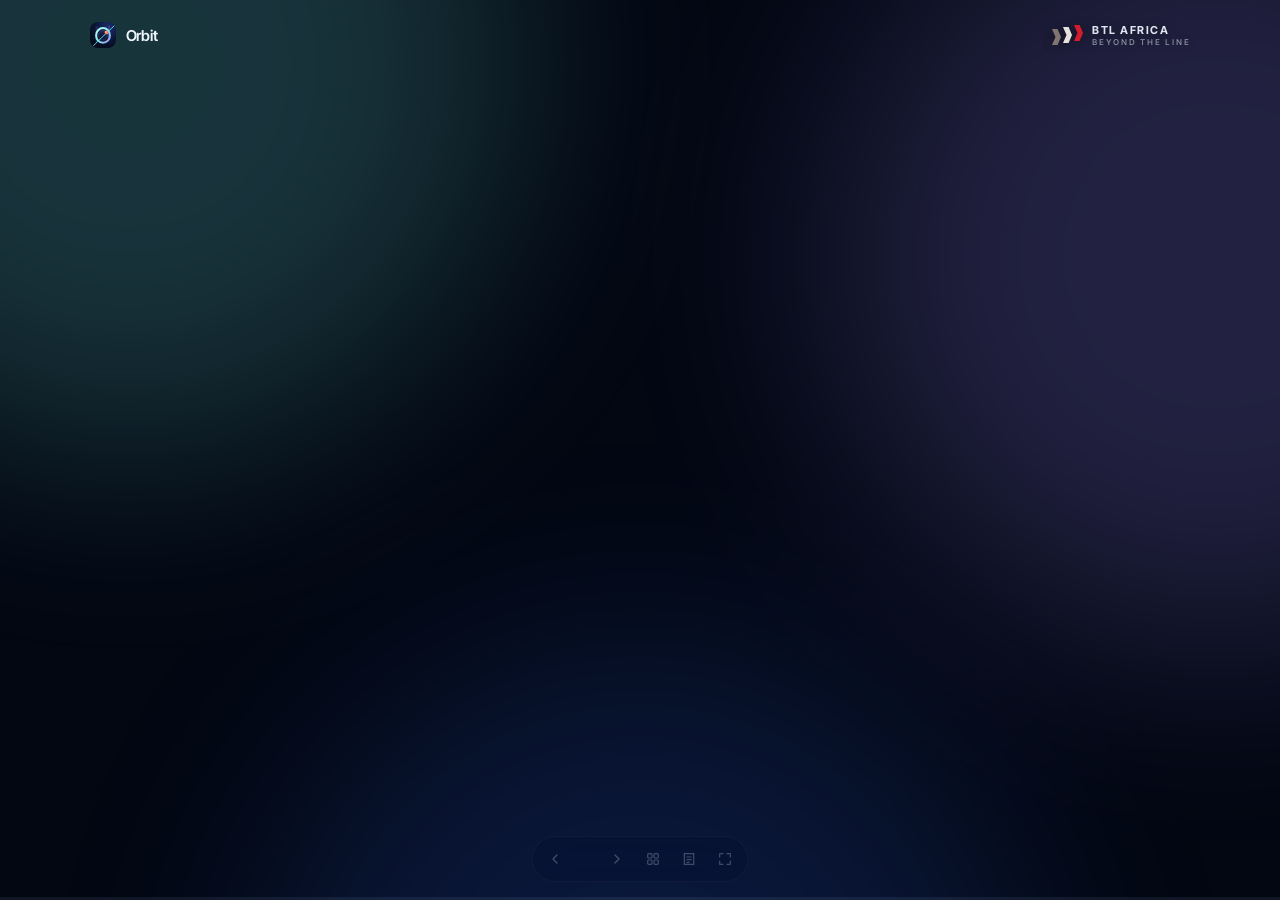
==== commit 7b183484: "feat : photos IA de la V2 et finitions (non publiée) Onze mises en situation générées par IA intégré" ====
--- a/index.html
+++ b/index.html
@@ -1,18 +1,481 @@
-<!doctype html><html lang="fr" data-ambiance="aurore"><head><meta charset="utf-8"><meta name="viewport" content="width=device-width,initial-scale=1,viewport-fit=cover"><title>Orbit · Une proposition par Eldo pour BTL Africa</title><meta name="description" content="24 scènes pour découvrir Orbit, prendre l’application en main et construire son adoption chez BEYOND THE LINE Africa."><meta name="theme-color" content="#090e1b"><link rel="icon" href="images/orbit.svg"><link rel="apple-touch-icon" href="images/orbit-180.png"><link rel="stylesheet" href="orbit-design-system/tokens.css"><link rel="stylesheet" href="orbit-design-system/materials.css"><link rel="stylesheet" href="styles.css"></head><body>
-<a class="skip" href="#deck">Aller à la présentation</a><div class="sky" aria-hidden="true"><div class="sky-wash"></div><div id="sky-ring"></div><div class="sky-stars"></div></div>
-<header class="topbar"><a class="wordmark" href="#1" aria-label="Orbit, début de la présentation"><img src="images/orbit.svg" alt=""><b>Orbit<span>Une proposition pour BTL Africa</span></b></a><nav id="acts" aria-label="Les six actes"></nav><button class="icon-button" data-action="appearance" aria-label="Ambiance et mouvement" title="Ambiance et mouvement"><svg viewBox="0 0 24 24"><circle cx="12" cy="12" r="8"/><path d="M12 4a8 8 0 0 0 0 16Z" fill="currentColor"/></svg></button></header>
-<main class="deck" id="deck" tabindex="-1" aria-label="Présentation Orbit"></main>
-<footer class="footer"><div class="btl" aria-label="BEYOND THE LINE Africa"><span class="btl-mark"><i></i><i></i><i></i></span><span><b>BTL AFRICA</b><small>BEYOND THE LINE</small></span></div><div class="act-caption"><span id="actlabel"></span><i></i><span>52 min</span></div><nav class="controls ods-glass" aria-label="Navigation de la présentation"><button class="icon-button" data-action="prev" aria-label="Slide précédente"><svg viewBox="0 0 24 24"><path d="m14 6-6 6 6 6"/></svg></button><button id="slide-counter" data-action="overview" aria-label="Ouvrir le sommaire">01 <span>/ 24</span></button><button class="icon-button" data-action="next" aria-label="Slide suivante"><svg viewBox="0 0 24 24"><path d="m10 6 6 6-6 6"/></svg></button><i class="divider"></i><button class="icon-button" data-action="overview" aria-label="Sommaire (O)" title="Sommaire · O"><svg viewBox="0 0 24 24"><rect x="4" y="4" width="6" height="6" rx="1.5"/><rect x="14" y="4" width="6" height="6" rx="1.5"/><rect x="4" y="14" width="6" height="6" rx="1.5"/><rect x="14" y="14" width="6" height="6" rx="1.5"/></svg></button><button class="icon-button" data-action="presenter" aria-label="Ouvrir le mode présentateur (P)" title="Mode présentateur · P"><svg viewBox="0 0 24 24"><rect x="3" y="4" width="18" height="12" rx="2"/><path d="M12 16v5m-4 0h8M8 8h8m-8 4h4"/></svg></button><button class="icon-button" data-action="objections" aria-label="Questions et objections (Q)" title="Questions et objections · Q"><svg viewBox="0 0 24 24"><circle cx="12" cy="12" r="9"/><path d="M9.5 9a2.5 2.5 0 1 1 4 2c-1 .7-1.5 1-1.5 2M12 17h.01"/></svg></button><button class="icon-button" data-action="full" aria-label="Plein écran (F)" title="Plein écran · F"><svg viewBox="0 0 24 24"><path d="M9 4H4v5m11-5h5v5M4 15v5h5m11-5v5h-5"/></svg></button></nav></footer><div class="progress" aria-hidden="true"><i></i></div><div class="sr-only" id="announcement" aria-live="polite"></div>
-<dialog id="overview" class="sheet"><div class="sheet-head"><div><span class="eyebrow">Le parcours</span><h2>Six actes. Une décision.</h2></div><button class="icon-button" data-close aria-label="Fermer le sommaire">×</button></div><div class="overview-list"></div><div class="sheet-foot"><span>24 écrans · 52 minutes · Questions ensuite</span><a href="orbit-design-system/" target="_blank" rel="noopener">Orbit Design System ↗</a></div></dialog>
-<dialog id="appearance" class="sheet compact"><div class="sheet-head"><div><span class="eyebrow">L’univers Orbit</span><h2>Une matière. Six ambiances.</h2></div><button class="icon-button" data-close aria-label="Fermer les ambiances">×</button></div><div class="theme-grid"></div><label class="motion-option"><span>Réduire les mouvements</span><input id="reduce-motion" type="checkbox" role="switch"></label><p class="fine">Réglages conservés sur cet appareil.</p><a class="text-link" href="orbit-design-system/" target="_blank" rel="noopener">Explorer le système visuel ↗</a></dialog>
-<dialog id="objections" class="sheet"><div class="sheet-head"><div><span class="eyebrow">En réserve pour les échanges</span><h2>Les bonnes questions.</h2></div><button class="icon-button" data-close aria-label="Fermer les objections">×</button></div><div class="faq">
-<details><summary>« Encore un outil ? »</summary><p>Orbit doit réduire la compilation et les versions parallèles. Le pilote mesure le temps de préparation d’un rapport et les corrections. L’adoption se justifie par ces résultats.</p></details>
-<details><summary>« Et la fiabilité des données ? »</summary><p>Une source commune réduit la ressaisie. Le terrain reste responsable de la collecte et un référent contrôle les anomalies, la période et les totaux avant diffusion.</p></details>
-<details><summary>« Qui peut voir nos données ? »</summary><p>Le périmètre dépend des accès accordés. Avant une offre client, BTL doit réceptionner l’authentification, l’isolement des campagnes et les contrôles côté serveur.</p></details>
-<details><summary>« Et si la connexion tombe ? »</summary><p>Les vues distantes dépendent du réseau. Une procédure de collecte temporaire et de reprise doit être prévue. Le mode hors ligne complet reste à valider.</p></details>
-<details><summary>« Peut-on se fier à l’IA ? »</summary><p>L’IA aide à analyser et à rédiger. Le responsable vérifie les chiffres et les pistes avec le terrain. Elle ne prouve pas une cause et ne remplace pas la décision humaine.</p></details>
-<details><summary>« Le client paiera vraiment ? »</summary><p>Les 500 $ et l’option IA à 200 $ sont des tarifs proposés. Le pilote commercial doit vérifier la valeur perçue et l’accord du client, avec une durée, des livrables et un quota clairs.</p></details>
-<details><summary>« Et quand Eldo n’est pas là ? »</summary><p>La réception doit inclure documentation, code accessible à BTL, relais formé, sauvegardes et responsabilité de maintenance définie.</p></details></div></dialog>
-<dialog id="advanced" class="sheet compact"><div class="sheet-head"><div><span class="eyebrow">Simulation</span><h2>Les coûts comptent aussi.</h2></div><button class="icon-button" data-close aria-label="Fermer les coûts">×</button></div><div class="advanced-fields"></div><p class="fine">Coûts de travail à confirmer. Première campagne incluse dans le développement. Les adaptations suivantes coûtent le montant saisi, même pendant le rodage.</p></dialog>
-<dialog id="zoom" class="image-dialog"><button class="icon-button" data-close aria-label="Fermer la capture">×</button><img alt="Capture réelle d’Orbit agrandie"><p>Capture réelle d’Orbit · 29 octobre 2026</p></dialog>
-<div id="toast" role="status"></div><script src="orbit-design-system/motion.js"></script><script src="slides.js"></script><script src="model.js"></script><script src="render.js"></script><script src="deck.js"></script></body></html>
+<!doctype html>
+<html lang="fr">
+<head>
+<meta charset="utf-8">
+<meta name="viewport" content="width=device-width, initial-scale=1, viewport-fit=cover">
+<title>Orbit · Keynote BTL</title>
+<meta name="description" content="Orbit, le pilotage des campagnes de BEYOND THE LINE Africa : pourquoi l'adopter, comment s'en servir, ce que ça coûte et ce que ça rapporte.">
+<meta name="theme-color" content="#030712">
+<link rel="icon" href="images/orbit.svg" type="image/svg+xml">
+<link rel="apple-touch-icon" href="images/orbit-180.png">
+<link rel="preconnect" href="https://fonts.googleapis.com"><link rel="preconnect" href="https://fonts.gstatic.com" crossorigin>
+<link href="https://fonts.googleapis.com/css2?family=Inter:wght@400;500;600;700&family=Inter+Tight:wght@500;600;700&display=swap" rel="stylesheet">
+<link rel="stylesheet" href="styles.css">
+</head>
+<body>
+<div class="aurora" aria-hidden="true"><i></i><i></i><i></i></div>
+
+<svg width="0" height="0" style="position:absolute" aria-hidden="true">
+  <symbol id="i-left" viewBox="0 0 24 24" fill="none" stroke="currentColor" stroke-width="2" stroke-linecap="round" stroke-linejoin="round"><path d="m15 6-6 6 6 6"/></symbol>
+  <symbol id="i-right" viewBox="0 0 24 24" fill="none" stroke="currentColor" stroke-width="2" stroke-linecap="round" stroke-linejoin="round"><path d="m9 6 6 6-6 6"/></symbol>
+  <symbol id="i-grid" viewBox="0 0 24 24" fill="none" stroke="currentColor" stroke-width="1.8"><rect x="4" y="4" width="6.5" height="6.5" rx="1.5"/><rect x="13.5" y="4" width="6.5" height="6.5" rx="1.5"/><rect x="4" y="13.5" width="6.5" height="6.5" rx="1.5"/><rect x="13.5" y="13.5" width="6.5" height="6.5" rx="1.5"/></symbol>
+  <symbol id="i-note" viewBox="0 0 24 24" fill="none" stroke="currentColor" stroke-width="1.8" stroke-linecap="round"><path d="M5 4h14v16H5z"/><path d="M9 9h6M9 13h6M9 17h3"/></symbol>
+  <symbol id="i-full" viewBox="0 0 24 24" fill="none" stroke="currentColor" stroke-width="1.8" stroke-linecap="round" stroke-linejoin="round"><path d="M4 9V4h5M20 9V4h-5M4 15v5h5M20 15v5h-5"/></symbol>
+</svg>
+
+<header class="brandbar">
+  <span class="brand"><img src="images/orbit.svg" alt="">Orbit</span>
+  <span class="btl" aria-label="BEYOND THE LINE Africa"><span class="btl-mark"><i></i><i></i><i></i></span><span class="btl-word"><b>BTL AFRICA</b><small>BEYOND THE LINE</small></span></span>
+</header>
+<div class="progress"><i></i></div>
+
+<main class="deck">
+
+<!-- ═════════ I · POURQUOI ═════════ -->
+<section class="slide full" data-title="Orbit" data-part="Pourquoi">
+  <div class="photo"><img src="images/photos/reunion.jpg" alt="Une équipe pilote une campagne sur l'écran géant de la salle de réunion"></div>
+  <div class="reveal">
+    <span class="eyebrow">BEYOND THE LINE Africa</span>
+    <h1>Orbit.</h1>
+    <p class="lead">Chaque campagne, en temps réel. Pour toute l'agence.</p>
+  </div>
+  <aside class="note"><b>1 min.</b> Ouvrir sur l'image : une réunion où tout le monde regarde la même campagne, en direct. Annoncer les quatre temps : pourquoi, ce qu'Orbit apporte, comment s'en servir, ce que ça rapporte.</aside>
+</section>
+
+<section class="slide full" data-title="Aujourd'hui">
+  <div class="photo left"><img src="images/photos/constat.jpg" alt="Une superviseure débordée par les fichiers et les messages"></div>
+  <div class="reveal">
+    <span class="eyebrow">Aujourd'hui</span>
+    <h2>Un rapport,<br>c'est une soirée<br><span class="grad">de recopie.</span></h2>
+    <p class="lead">WhatsApp, photos, Excel, notes. Et des chiffres qui changent après envoi.</p>
+  </div>
+  <aside class="note"><b>2 min.</b> Faire réagir la salle : combien d'heures pour le rapport hebdo ? Combien de corrections après envoi au client ? Ce sont nos meilleurs arguments. Le problème, c'est le processus, pas les personnes.</aside>
+</section>
+
+<section class="slide full" data-title="10 h, au kiosque">
+  <div class="photo left flip"><img src="images/photos/ambassadeur.jpg" alt="Un ambassadeur saisit une vente sur son téléphone devant un kiosque M-Pesa à Kinshasa"></div>
+  <div class="reveal">
+    <span class="eyebrow">Avec Orbit</span>
+    <h2>10 h, une vente au kiosque.<br><span class="grad">10 h 01, toute l'agence la voit.</span></h2>
+    <p class="lead">Saisie sur le téléphone. Plus rien à recompiler le soir.</p>
+  </div>
+  <aside class="note"><b>1 min.</b> Le contraste avec la slide précédente : l'ambassadeur saisit au kiosque, la direction, les superviseurs et le chargé de compte voient le chiffre dans la minute. La réunion du lundi sert à décider, plus à vérifier.</aside>
+</section>
+
+<section class="slide" data-title="Orbit en une phrase">
+  <div class="split">
+    <div class="reveal">
+      <span class="eyebrow">En une phrase</span>
+      <h2>Le terrain saisit.<br><span class="grad">Orbit fait le reste.</span></h2>
+      <p class="lead">Calculs, classements, commentaires, rapports. Rien à ressaisir.</p>
+    </div>
+    <div class="shot float"><img src="images/app/02-accueil-privilege.jpg" alt="Accueil d'Orbit sur la campagne Vodacom Privilège"></div>
+  </div>
+  <aside class="note"><b>2 min.</b> Orbit est déjà en service sur quatre campagnes Vodacom : Privilège, Merchant, M-Pesa Mikili et Youth F2F. Ce n'est pas un projet, c'est un outil qui tourne.</aside>
+</section>
+
+<!-- ═════════ II · CE QU'ORBIT APPORTE ═════════ -->
+<section class="slide full" data-title="Pratique" data-part="Ce qu'Orbit apporte">
+  <div class="photo left"><img src="images/photos/hotesse.jpg" alt="Une hôtesse montre Orbit sur son téléphone en boutique"></div>
+  <div class="reveal">
+    <span class="eyebrow">01 · Pratique</span>
+    <h2>Un lien.<br><span class="grad">Partout.</span></h2>
+    <p class="lead">Téléphone, ordinateur, écran de salle. Rien à installer, s'installe en un geste.</p>
+  </div>
+  <aside class="note"><b>2 min.</b> Pas de licence ni d'installation sur les postes. Faire ouvrir le lien sur un téléphone de la salle.</aside>
+</section>
+
+<section class="slide" data-title="Modulable">
+  <div class="reveal">
+    <span class="eyebrow">02 · Modulable</span>
+    <h2>Chaque campagne a<br><span class="grad">son Orbit.</span></h2>
+    <div class="gallery">
+      <figure><img src="images/app/08-accueil-merchant.jpg" alt="Campagne Merchant"><figcaption>Merchant · POS et transactions</figcaption></figure>
+      <figure><img src="images/app/09-mikili-nebuleuse.jpg" alt="Campagne M-Pesa Mikili"><figcaption>M-Pesa Mikili · contacts</figcaption></figure>
+      <figure><img src="images/app/10-starfly.jpg" alt="Ambiance claire"><figcaption>Six ambiances, claires ou sombres</figcaption></figure>
+    </div>
+  </div>
+  <aside class="note"><b>2 min.</b> Hôtesses, ambassadeurs, contacts, POS : chaque type a son vocabulaire et ses objectifs. Une nouvelle campagne se branche pour environ 100 $.</aside>
+</section>
+
+<section class="slide" data-title="Fiable et claire">
+  <div class="split rev">
+    <div class="shot float"><img src="images/app/05-terrain.jpg" alt="Vue Terrain avec la fiche d'une hôtesse"></div>
+    <div class="reveal">
+      <span class="eyebrow">03 · Fiable et claire</span>
+      <h2>Une source.<br><span class="grad">Zéro version.</span></h2>
+      <p class="lead">Une base unique et sécurisée. Chaque correction est tracée.</p>
+    </div>
+  </div>
+  <aside class="note"><b>2 min.</b> Profils et droits séparés : Vodacom lit, BTL pilote. Le journal des modifications garde qui a changé quoi, et quand.</aside>
+</section>
+
+<section class="slide" data-title="Sans erreurs">
+  <div class="reveal">
+    <span class="eyebrow">04 · Sans erreurs</span>
+    <h2>Le chiffre se calcule.<br><span class="grad">Il ne se recopie plus.</span></h2>
+    <div class="versus">
+      <div class="glass col before"><h3>Avant</h3><ul><li>Recopies WhatsApp → Excel</li><li>Doublons, oublis, formules cassées</li><li>Corrections après envoi</li></ul></div>
+      <div class="glass col after"><h3 class="grad">Avec Orbit</h3><ul><li>Saisie unique, sur le moment</li><li>Totaux et objectifs automatiques</li><li>Anomalies signalées avant envoi</li></ul></div>
+    </div>
+  </div>
+  <aside class="note"><b>2 min.</b> La recopie est la principale source d'erreurs. Orbit la supprime.</aside>
+</section>
+
+<section class="slide full" data-title="Rapports en 30 secondes">
+  <div class="photo left"><img src="images/photos/export.jpg" alt="Une superviseure exporte le rapport de la campagne"></div>
+  <div class="reveal">
+    <span class="eyebrow">05 · Rapports</span>
+    <h2>Le rapport client<br><span class="grad">en 30 secondes.</span></h2>
+    <p class="lead">PDF prêt à envoyer. Excel avec formules et données brutes, vérifiable.</p>
+  </div>
+  <aside class="note"><b>2 min.</b> Comparer avec le temps de compilation donné par la salle au début. L'Excel à formules permet au client de recompter : c'est de la transparence.</aside>
+</section>
+
+<section class="slide" data-title="Décisionnelle">
+  <div class="split">
+    <div class="reveal">
+      <span class="eyebrow">06 · Décisionnelle</span>
+      <h2>On pose la question.<br><span class="grad">Orbit répond, chiffres à l'appui.</span></h2>
+    </div>
+    <div class="glass chat">
+      <div class="head"><i>✦</i>Questionner la campagne</div>
+      <div class="q">Qui sont les trois meilleurs et pourquoi ?</div>
+      <div class="a"><p>• Becky O. : 211 transactions en 10 jours<br>• Patience T. : 141 en 12 jours<br>• Jesly B. : 113 en 12 jours</p><p>Les notes de terrain signalent des lenteurs de connexion et des fonds livrés en retard.</p><p><b>Suggestion :</b> approvisionner les fonds dès le matin.</p></div>
+      <div class="foot"><span>Réponse réelle · Merchant</span><span>19 questions restantes aujourd'hui</span></div>
+    </div>
+  </div>
+  <aside class="note"><b>3 min.</b> Vraie réponse obtenue sur Merchant. L'IA lit les chiffres et les notes de clôture, puis propose des pistes. Aucune donnée client ne lui est transmise. Le quota quotidien rend le service facturable.</aside>
+</section>
+
+<section class="slide full" data-title="Réorienter">
+  <div class="photo left"><img src="images/photos/superviseur-terrain.jpg" alt="Un superviseur consulte Orbit dans la rue"></div>
+  <div class="reveal">
+    <span class="eyebrow">07 · Agile</span>
+    <h2>Jeudi, un shop décroche.<br><span class="grad">Vendredi, c'est corrigé.</span></h2>
+    <p class="lead">On déplace les équipes avant la fin de la semaine, pas après.</p>
+  </div>
+  <aside class="note"><b>2 min.</b> Un shop sous la moyenne deux jours de suite se voit dans Terrain. On déplace deux hôtesses. Sans Orbit, on le découvre dans le rapport de fin de semaine.</aside>
+</section>
+
+<section class="slide full" data-title="Présenter les résultats">
+  <div class="photo"><img src="images/photos/directeur.jpg" alt="Un directeur présente la courbe de progression"></div>
+  <div class="reveal">
+    <span class="eyebrow">08 · Convaincant</span>
+    <h2>Les résultats<br><span class="grad">se montrent en direct.</span></h2>
+  </div>
+  <aside class="note"><b>2 min.</b> La courbe de progression, les jours prestés, les classements : la présentation au client se fait directement dans Orbit, sans préparer de diapositives.</aside>
+</section>
+
+<section class="slide" data-title="Ce que voit le client">
+  <div class="split even">
+    <div class="reveal">
+      <span class="eyebrow">09 · Maîtrise</span>
+      <h2>Le client voit<br><span class="grad">ce que nous décidons.</span></h2>
+      <p class="lead">Par campagne : l'accès, les objectifs, les questions à l'IA.</p>
+    </div>
+    <div class="glass access">
+      <div class="row"><span>Campagne</span><span>Voir</span><span>Objectifs</span><span>IA</span></div>
+      <div class="row"><b>Vodacom Privilège</b><i class="sw on"></i><i class="sw on"></i><i class="sw on"></i></div>
+      <div class="row"><b>Merchant Educational</b><i class="sw on"></i><i class="sw"></i><i class="sw on"></i></div>
+      <div class="row"><b>M-Pesa Mikili</b><i class="sw on"></i><i class="sw on"></i><i class="sw"></i></div>
+      <div class="row"><b>Youth F2F</b><i class="sw"></i><i class="sw"></i><i class="sw"></i></div>
+    </div>
+  </div>
+  <aside class="note"><b>2 min.</b> Levier de négociation : on montre la campagne sans les objectifs internes, et l'IA est réservée aux clients qui la paient.</aside>
+</section>
+
+<!-- ═════════ III · TUTORIEL ═════════ -->
+<section class="slide full chapter" data-title="Prise en main" data-part="Prise en main">
+  <div class="photo left"><img src="images/photos/formation.jpg" alt="Séance de formation des agents à Orbit"></div>
+  <div class="reveal">
+    <div class="num-big">12 min</div>
+    <h2>Prise en main.<br><span class="grad">Tout est déjà disponible.</span></h2>
+  </div>
+  <aside class="note"><b>1 min.</b> Annoncer : on parcourt l'appli écran par écran. Tout ce qui suit est en service aujourd'hui. Idéalement, faire la démonstration en direct en parallèle.</aside>
+</section>
+
+<section class="slide" data-title="Se connecter">
+  <div class="split">
+    <div class="reveal">
+      <span class="eyebrow">Étape 1</span>
+      <h2>Se connecter</h2>
+      <ol class="steps"><li><span><b>Vodacom</b> : lecture seule, un clic.</span></li><li><span><b>BTL</b> : choisir son profil, saisir son mot de passe.</span></li><li><span>Le tracker ouvre Orbit déjà connecté.</span></li></ol>
+    </div>
+    <div class="shot"><img src="images/app/01-connexion.jpg" alt="Écran de connexion d'Orbit"></div>
+  </div>
+  <aside class="note"><b>1 min.</b> Deux profils : Vodacom pour le client (lecture), BTL pour l'équipe (pilotage). Les droits suivent le rôle : agent, superviseur, admin, super admin.</aside>
+</section>
+
+<section class="slide" data-title="Choisir la campagne">
+  <div class="split">
+    <div class="reveal">
+      <span class="eyebrow">Étape 2</span>
+      <h2>Choisir la campagne</h2>
+      <ol class="steps"><li><span>Touche <kbd>C</kbd>, ou le bouton en haut à gauche.</span></li><li><span>Taper quelques lettres pour filtrer.</span></li><li><span><kbd>Entrée</kbd> pour ouvrir.</span></li></ol>
+    </div>
+    <div class="shot"><img src="images/app/07-palette-campagnes.jpg" alt="Palette de choix de campagne"></div>
+  </div>
+  <aside class="note"><b>1 min.</b> La palette est pensée pour un catalogue qui grandit : avec 20 campagnes, on retrouve la bonne en deux secondes.</aside>
+</section>
+
+<section class="slide" data-title="L'accueil">
+  <div class="split rev">
+    <div class="shot">
+      <img src="images/app/02-accueil-privilege.jpg" alt="Accueil d'Orbit annoté">
+      <span class="spot" style="left:9.6%;top:12.5%">1</span>
+      <span class="spot" style="left:63%;top:4.2%">2</span>
+      <span class="spot" style="left:27%;top:21%">3</span>
+      <span class="spot" style="left:34%;top:52%">4</span>
+      <span class="spot" style="left:84%;top:52%">5</span>
+      <span class="spot" style="left:88.4%;top:4.2%">6</span>
+    </div>
+    <div class="reveal">
+      <span class="eyebrow">Étape 3</span>
+      <h2>L'accueil</h2>
+      <ol class="steps"><li><span>La campagne</span></li><li><span>La période, un clic</span></li><li><span>Le chiffre clé et l'objectif</span></li><li><span>La progression jour par jour</span></li><li><span>Le commentaire de la période</span></li><li><span>L'export</span></li></ol>
+    </div>
+  </div>
+  <aside class="note"><b>2 min.</b> Tout l'essentiel tient sur un écran. La période se choisit dans un calendrier ; <kbd>Alt+1 à 9</kbd> sélectionne une semaine, <kbd>Alt+0</kbd> toute la campagne.</aside>
+</section>
+
+<section class="slide" data-title="Activité">
+  <div class="split">
+    <div class="reveal">
+      <span class="eyebrow">Étape 4</span>
+      <h2>Activité</h2>
+      <p class="lead">Le rythme de la campagne, jour par jour, agent par agent.</p>
+      <p class="why"><b>Pourquoi :</b> repérer un jour faible ou un agent absent en un coup d'œil.</p>
+    </div>
+    <div class="shot"><img src="images/app/04-activite.jpg" alt="Vue Activité"></div>
+  </div>
+  <aside class="note"><b>1 min.</b> La carte de chaleur montre les jours forts et faibles. À droite, le détail du jour sélectionné avec la note de supervision.</aside>
+</section>
+
+<section class="slide" data-title="Terrain">
+  <div class="split">
+    <div class="reveal">
+      <span class="eyebrow">Étape 5</span>
+      <h2>Terrain</h2>
+      <p class="lead">Agents et shops classés. Une fiche par personne.</p>
+      <p class="why"><b>Pourquoi :</b> savoir qui performe et où renforcer.</p>
+    </div>
+    <div class="shot"><img src="images/app/05-terrain.jpg" alt="Vue Terrain"></div>
+  </div>
+  <aside class="note"><b>1 min.</b> Cliquer sur un agent ouvre sa fiche : volume, jours prestés, répartition. Même logique pour les shops ou les lieux.</aside>
+</section>
+
+<section class="slide" data-title="Données">
+  <div class="split">
+    <div class="reveal">
+      <span class="eyebrow">Étape 6</span>
+      <h2>Données</h2>
+      <ol class="steps"><li><span><b>Journal</b> : chaque ligne, filtrable.</span></li><li><span><b>Performances</b> : présence et volumes par jour.</span></li><li><span><b>Qualité</b> : anomalies à corriger.</span></li></ol>
+    </div>
+    <div class="shot"><img src="images/app/t-performances.jpg" alt="Performances et présence"></div>
+  </div>
+  <aside class="note"><b>2 min.</b> Les numéros clients sont masqués. Les superviseurs BTL peuvent corriger une ligne ; chaque correction est journalisée.</aside>
+</section>
+
+<section class="slide" data-title="Exporter">
+  <div class="split">
+    <div class="reveal">
+      <span class="eyebrow">Étape 7</span>
+      <h2>Exporter</h2>
+      <ol class="steps"><li><span>Bouton <b>Export</b>, en haut à droite.</span></li><li><span>Choisir PDF ou Excel, cocher les sections.</span></li><li><span>Télécharger. C'est prêt.</span></li></ol>
+    </div>
+    <div class="shot"><img src="images/app/06-export.jpg" alt="Fenêtre d'export avec aperçu"></div>
+  </div>
+  <aside class="note"><b>1 min.</b> L'aperçu montre le rapport tel qu'il sera envoyé. L'Excel contient des formules et un onglet de données brutes.</aside>
+</section>
+
+<section class="slide" data-title="Questionner">
+  <div class="split">
+    <div class="reveal">
+      <span class="eyebrow">Étape 8</span>
+      <h2>Questionner</h2>
+      <ol class="steps"><li><span>Bouton <b>Questionner</b>, sur le commentaire de la période.</span></li><li><span>Une suggestion, ou sa propre question.</span></li><li><span>Le compteur affiche les questions restantes.</span></li></ol>
+    </div>
+    <div class="shot"><img src="images/app/t-questionner.jpg" alt="Panneau Questionner la campagne"></div>
+  </div>
+  <aside class="note"><b>1 min.</b> La conversation porte sur la campagne et la période affichées. Le quota est réglé par le super admin.</aside>
+</section>
+
+<section class="slide" data-title="Mobile et apparence">
+  <div class="split">
+    <div class="reveal">
+      <span class="eyebrow">Étape 9</span>
+      <h2>À son goût,<br><span class="grad">dans la poche.</span></h2>
+      <ol class="steps"><li><span><b>Apparence</b> : six ambiances, opacité, flou.</span></li><li><span><b>Installer</b> : ajouter à l'écran d'accueil.</span></li><li><span>Sur téléphone, tout passe par le dock du bas.</span></li></ol>
+    </div>
+    <div style="display:flex;gap:22px;align-items:center"><div class="shot" style="flex:1"><img src="images/app/t-apparence.jpg" alt="Réglages d'apparence"></div><div class="phone"><img src="images/app/12-mobile-accueil.jpg" alt="Orbit sur téléphone"></div></div>
+  </div>
+  <aside class="note"><b>1 min.</b> L'appli s'installe comme une appli native, avec sa propre icône. Chaque utilisateur garde ses réglages.</aside>
+</section>
+
+<section class="slide" data-title="Administration">
+  <div class="split">
+    <div class="reveal">
+      <span class="eyebrow">Étape 10 · Admin BTL</span>
+      <h2>Accès client<br>et paramètres</h2>
+      <ol class="steps"><li><span><b>Accès client</b> : trois interrupteurs par campagne.</span></li><li><span><b>Paramètres</b> : objectifs, profil, quota de questions.</span></li><li><span><b>Journal</b> : toutes les modifications, datées.</span></li></ol>
+    </div>
+    <div class="shot" id="admin-shot"><img src="images/app/t-acces-client.jpg" alt="Écran Accès client" onerror="this.closest('.slide').querySelector('.glass.access-fallback').hidden=false;this.parentElement.hidden=true"></div>
+    <div class="glass access access-fallback" hidden>
+      <div class="row"><span>Campagne</span><span>Voir</span><span>Objectifs</span><span>IA</span></div>
+      <div class="row"><b>Vodacom Privilège</b><i class="sw on"></i><i class="sw on"></i><i class="sw on"></i></div>
+      <div class="row"><b>Merchant Educational</b><i class="sw on"></i><i class="sw"></i><i class="sw on"></i></div>
+      <div class="row"><b>M-Pesa Mikili</b><i class="sw on"></i><i class="sw on"></i><i class="sw"></i></div>
+    </div>
+  </div>
+  <aside class="note"><b>1 min.</b> Réservé aux admin et super admin BTL. Chaque changement s'applique immédiatement côté client.</aside>
+</section>
+
+<!-- ═════════ IV · ÉCONOMIE ═════════ -->
+<section class="slide full" data-title="La condition" data-part="Ce que ça demande, ce que ça rapporte">
+  <div class="photo"><img src="images/photos/equipe.jpg" alt="L'équipe BTL réunie"></div>
+  <div class="reveal">
+    <span class="eyebrow">La condition</span>
+    <h2>Orbit ne vaut que si<br><span class="grad">tout le monde l'utilise.</span></h2>
+    <p class="lead">Un agent qui ne saisit pas, c'est un chiffre faux pour toute la campagne.</p>
+  </div>
+  <aside class="note"><b>3 min.</b> À dire franchement : si une partie de l'agence reste sur Excel, on revient aux deux versions des chiffres. Agents : saisie le jour même. Superviseurs : contrôle quotidien. Chargés de compte : rapports exclusivement depuis Orbit. Direction : réunions sur Orbit. Laisser place aux objections.</aside>
+</section>
+
+<section class="slide" data-title="Le coût">
+  <div class="reveal">
+    <span class="eyebrow">Le coût</span>
+    <h2>Investi une fois.<br><span class="grad">Presque rien ensuite.</span></h2>
+    <div class="tiles t3">
+      <div class="glass tile"><span class="tag">Développement complet</span><div class="num">500<small>$</small></div><p>Une fois. Déjà réalisé.</p></div>
+      <div class="glass tile"><span class="tag">Nouvelle campagne</span><div class="num">~100<small>$</small></div><p>Pour brancher un nouveau type.</p></div>
+      <div class="glass tile hl"><span class="tag">Hébergement</span><div class="num">&lt; 50<small>$ / mois</small></div><p>Base, site et IA compris.</p></div>
+    </div>
+  </div>
+  <aside class="note"><b>2 min.</b> Le développement est déjà payé et l'outil tourne. Le récurrent, c'est l'hébergement, négociable. À comparer avec le coût des heures de compilation actuelles.</aside>
+</section>
+
+<section class="slide" data-title="La facturation">
+  <div class="reveal">
+    <span class="eyebrow">Le modèle</span>
+    <h2>Orbit devient<br><span class="grad">une ligne de facture.</span></h2>
+    <div class="tiles t3">
+      <div class="glass tile"><span class="tag">Pilotage Orbit</span><div class="num">500<small>$ / campagne</small></div><p>Accès client, tableaux, rapports.</p></div>
+      <div class="glass tile hl"><span class="tag">Option IA</span><div class="num">+200<small>$ / campagne</small></div><p>Commentaires et questions.</p></div>
+      <div class="glass tile"><span class="tag">À la carte</span><div class="num">Quota</div><p>Questions par jour selon le contrat.</p></div>
+    </div>
+  </div>
+  <aside class="note"><b>3 min.</b> Intégrer Orbit à chaque devis, de façon permanente. Le client paie un service visible, pas un logiciel. Montants indicatifs, à discuter.</aside>
+</section>
+
+<section class="slide" data-title="Retour sur investissement">
+  <div class="split">
+    <div class="reveal">
+      <span class="eyebrow">Retour sur investissement</span>
+      <h2>Lent au départ.<br><span class="grad">Net ensuite.</span></h2>
+      <div class="tiles t2">
+        <div class="glass tile"><span class="tag">Point mort</span><div class="num" id="roi-even" style="font-size:44px">—</div></div>
+        <div class="glass tile"><span class="tag">Solde à 12 mois</span><div class="num grad" id="roi-total" style="font-size:44px">—</div></div>
+      </div>
+    </div>
+    <div class="glass chart">
+      <svg id="roi-chart" role="img" aria-label="Facturation mensuelle et solde cumulé sur 12 mois"></svg>
+      <div class="legend"><span><i style="background:rgb(112 232 225)"></i>Facturé par mois</span><span><i style="background:rgb(160 140 255)"></i>Solde cumulé</span></div>
+      <p class="hyp">Hypothèses : 2 mois de rodage non facturés, puis 2 campagnes par mois, une sur deux avec l'IA. Coûts : 500 $ au départ, 100 $ par campagne, 50 $ par mois.</p>
+    </div>
+  </div>
+  <aside class="note"><b>3 min.</b> Les premiers mois sont négatifs (rodage, adhésion). Ensuite chaque campagne rapporte environ 400 $ net, 600 $ avec l'IA. Scénario volontairement prudent.</aside>
+</section>
+
+<section class="slide" data-title="Calculateur">
+  <div class="reveal">
+    <span class="eyebrow">À vous</span>
+    <h2>Testons <span class="grad">vos hypothèses.</span></h2>
+    <div class="calc" id="calc">
+      <div class="glass inputs">
+        <label><span>Campagnes facturées par mois <b data-v="perMonth"></b></span><input type="range" name="perMonth" min="1" max="6" value="2"></label>
+        <label><span>Mois de rodage non facturés <b data-v="pilot"></b></span><input type="range" name="pilot" min="0" max="6" value="2"></label>
+        <label><span>Campagnes avec l'option IA <b data-v="iaShare"></b></span><input type="range" name="iaShare" min="0" max="100" step="10" value="50"></label>
+        <label><span>Prix Orbit par campagne <b data-v="price"></b></span><input type="range" name="price" min="200" max="1000" step="50" value="500"></label>
+      </div>
+      <div class="glass out">
+        <div class="kpis"><div class="kpi"><small>Point mort</small><b data-k="even"></b></div><div class="kpi"><small>Facturé sur 12 mois</small><b data-k="revenue"></b></div><div class="kpi"><small>Solde net</small><b data-k="total" class="grad"></b></div></div>
+        <svg role="img" aria-label="Simulation sur 12 mois"></svg>
+      </div>
+    </div>
+  </div>
+  <aside class="note"><b>3 min.</b> Laisser la salle proposer les chiffres. Même avec une campagne par mois et un long rodage, le point mort arrive dans l'année.</aside>
+</section>
+
+<section class="slide full" data-title="Le client">
+  <div class="photo left"><img src="images/photos/client.jpg" alt="Une chargée de compte présente Orbit à des clients"></div>
+  <div class="reveal">
+    <span class="eyebrow">La valeur</span>
+    <h2>Le client voit sa campagne.<br><span class="grad">Il nous choisit.</span></h2>
+    <p class="lead">Transparence, réactivité, chiffres vérifiables : ce que nos concurrents ne montrent pas.</p>
+  </div>
+  <aside class="note"><b>2 min.</b> Ce que chacun gagne : la direction, une vision en direct et un revenu ; les superviseurs, du temps ; les agents, un travail visible ; le client, la confiance.</aside>
+</section>
+
+<section class="slide" data-title="Plan d'adoption">
+  <div class="reveal plan">
+    <span class="eyebrow">Le plan</span>
+    <h2>90 jours pour en faire<br><span class="grad">un réflexe.</span></h2>
+    <div class="tiles t3">
+      <div class="glass tile"><em>Jours 1 à 30</em><h3>Adopter</h3><ul><li>Prise en main par équipe</li><li>Toutes les campagnes sur Orbit</li><li>Fin des rapports Excel internes</li></ul></div>
+      <div class="glass tile"><em>Jours 31 à 60</em><h3>Montrer</h3><ul><li>Accès client sur une campagne</li><li>Réunions sur écran</li><li>Ajustements</li></ul></div>
+      <div class="glass tile"><em>Jours 61 à 90</em><h3>Facturer</h3><ul><li>Orbit dans les devis</li><li>Option IA proposée</li><li>Bilan chiffré</li></ul></div>
+    </div>
+  </div>
+  <aside class="note"><b>2 min.</b> Un référent par équipe. Le bilan à 90 jours mesure le taux de saisie, le temps de production des rapports et les campagnes facturées avec Orbit.</aside>
+</section>
+
+<section class="slide" data-title="Vos questions">
+  <div class="reveal faq">
+    <span class="eyebrow">Anticiper</span>
+    <h2>Les questions <span class="grad">qu'on va nous poser.</span></h2>
+    <div class="tiles t2">
+      <div class="glass tile"><b>Et si le réseau coupe ?</b><span>La saisie part dès que la connexion revient.</span></div>
+      <div class="glass tile"><b>Les données sont protégées ?</b><span>Droits par profil ; l'IA ne voit ni nom ni numéro client.</span></div>
+      <div class="glass tile"><b>Et si le client ne paie pas ?</b><span>Orbit reste notre outil : le temps gagné le justifie.</span></div>
+      <div class="glass tile"><b>Qui maintient l'outil ?</b><span>Eldorado_design, coût connu d'avance.</span></div>
+    </div>
+  </div>
+  <aside class="note"><b>2 min.</b> Traiter les objections avant qu'elles ne viennent.</aside>
+</section>
+
+<section class="slide full" data-title="La décision">
+  <div class="photo"><img src="images/photos/decision.jpg" alt="Poignée de main autour de la table"></div>
+  <div class="reveal">
+    <span class="eyebrow">Aujourd'hui</span>
+    <h2>Une décision :<br><span class="grad">Orbit, pour toute l'agence.</span></h2>
+    <p class="lead">Adhésion de toutes les équipes. Un référent par équipe. Orbit dans les devis.</p>
+  </div>
+  <aside class="note"><b>2 min.</b> Conclure par la demande, pas par un résumé. Fixer la date du bilan à 90 jours.</aside>
+</section>
+
+<section class="slide" data-title="Merci">
+  <div class="reveal" style="text-align:center">
+    <img class="endmark" src="images/orbit.svg" alt="Orbit">
+    <h1>Merci.</h1>
+    <p class="lead" style="margin-inline:auto;max-width:40ch">Orbit · développé par Eldorado_design pour BEYOND THE LINE Africa.</p>
+    <p class="byeldo">By <b>Eldo</b></p>
+  </div>
+  <aside class="note"><b>Questions et réponses.</b> Garder Orbit ouvert dans un autre onglet.</aside>
+</section>
+
+</main>
+
+<div class="notes" role="note" aria-live="polite"></div>
+<div class="overview" role="dialog" aria-label="Sommaire"><h2>Sommaire</h2><ol></ol></div>
+<nav class="controls" aria-label="Navigation">
+  <button type="button" data-act="prev" aria-label="Précédente"><svg><use href="#i-left"/></svg></button>
+  <span class="count" data-count></span>
+  <button type="button" data-act="next" aria-label="Suivante"><svg><use href="#i-right"/></svg></button>
+  <button type="button" data-act="overview" aria-label="Sommaire (O)"><svg><use href="#i-grid"/></svg></button>
+  <button type="button" data-act="notes" aria-label="Notes de l'orateur (N)"><svg><use href="#i-note"/></svg></button>
+  <button type="button" data-act="full" aria-label="Plein écran (F)"><svg><use href="#i-full"/></svg></button>
+</nav>
+<script src="deck.js"></script>
+</body>
+</html>
--- a/styles.css
+++ b/styles.css
@@ -1,49 +1,201 @@
-/* Orbit Presentation · le système visuel s’exprime dans la composition. */
-*{box-sizing:border-box}html,body{margin:0;width:100%;height:100%;overflow:hidden}body{font-family:var(--orbit-font);color:rgb(var(--o-ink));background:rgb(var(--o-deep0));-webkit-font-smoothing:antialiased}button,input,a{font:inherit}button{border:0;background:none;color:inherit;cursor:pointer;touch-action:manipulation}button:active{transform:scale(.97)}button:disabled{opacity:.25;cursor:default}a{color:inherit;text-decoration:none}img{display:block;max-width:100%}svg{fill:none;stroke:currentColor;stroke-width:1.6;stroke-linecap:round;stroke-linejoin:round}h1,h2,h3,p,figure{margin:0}h1,h2,h3{font-weight:600;letter-spacing:-.045em}em{font-style:normal;color:rgb(var(--o-acc))}h1{font-size:clamp(40px,4.9vw,84px);line-height:1.04}h2{font-size:clamp(28px,3.2vw,48px);line-height:1.1}.lead{font-size:clamp(17px,1.5vw,24px);line-height:1.55;color:rgb(var(--o-ink2));max-width:38ch}.fine{font-size:11px;line-height:1.6;color:rgb(var(--o-ink2))}.eyebrow{display:flex;align-items:center;gap:12px;text-transform:uppercase;font-size:10px;line-height:1.6;letter-spacing:.19em;font-weight:650;color:rgb(var(--o-ink2))}.eyebrow>span{color:rgb(var(--o-acc));font-variant-numeric:tabular-nums}.ico{width:22px;height:22px;flex-shrink:0}.text-link{font-size:12px;color:rgb(var(--o-acc));padding:0;line-height:1.6;text-align:left}.text-link:hover{text-decoration:underline}.skip{position:fixed;z-index:100;top:10px;left:10px;background:rgb(var(--o-acc));color:rgb(var(--o-onacc));padding:12px;transform:translateY(-200%)}.skip:focus{transform:none}.sr-only{position:absolute;width:1px;height:1px;padding:0;overflow:hidden;clip:rect(0,0,0,0);white-space:nowrap}
-.sky{position:fixed;inset:0;pointer-events:none;overflow:hidden}.sky-wash{position:absolute;inset:0;background:radial-gradient(ellipse at 90% 5%,rgb(var(--o-aur2)/.13),transparent 50%),radial-gradient(ellipse at 5% 100%,rgb(var(--o-aur1)/.07),transparent 50%)}#sky-ring{position:absolute;right:-6%;top:-5%;width:85%;height:115%;background:url(images/hero.jpg) 68% 50%/cover;opacity:.15;mix-blend-mode:screen;mask-image:radial-gradient(ellipse at 65% 40%,#000 10%,transparent 66%);-webkit-mask-image:radial-gradient(ellipse at 65% 40%,#000 10%,transparent 66%)}[data-ambiance=starfly] #sky-ring,[data-ambiance=aube] #sky-ring{mix-blend-mode:multiply;filter:invert(1) hue-rotate(180deg)}.sky-stars{position:absolute;inset:0;opacity:.14;background-image:radial-gradient(1px 1px at 10% 30%,#fff 50%,transparent 60%),radial-gradient(1px 1px at 70% 10%,#fff 50%,transparent 60%),radial-gradient(1px 1px at 80% 80%,#fff 50%,transparent 60%);background-size:420px 420px}[data-ambiance=starfly] .sky-stars,[data-ambiance=aube] .sky-stars{opacity:0}
-.topbar{position:fixed;top:25px;left:3.5vw;right:3.5vw;display:flex;align-items:center;justify-content:space-between;z-index:10;gap:20px}.wordmark{display:flex;align-items:center;gap:11px}.wordmark img{width:37px;height:37px}.wordmark b{font-size:19px;font-weight:600;letter-spacing:-.04em}.wordmark span{display:block;font-weight:400;font-size:9px;letter-spacing:.04em;color:rgb(var(--o-ink2));margin-top:3px}#acts{display:flex;gap:5px;padding:4px;border-radius:999px;border:1px solid rgb(var(--o-glass)/.07);background:rgb(var(--o-deep1)/.35);backdrop-filter:blur(15px)}#acts button{position:relative;padding:9px 13px;display:flex;gap:7px;align-items:center;border-radius:999px;color:rgb(var(--o-ink2));font-size:10px;white-space:nowrap}#acts b{font-size:9px;letter-spacing:.05em;font-weight:500}#acts button span{max-width:0;overflow:hidden;opacity:0;transition:max-width .4s var(--orbit-ease),opacity .3s}#acts button[aria-current=step]{background:rgb(var(--o-glass)/.07);color:rgb(var(--o-acc))}#acts button[aria-current=step] span{max-width:150px;opacity:1}#acts button:hover{color:rgb(var(--o-acc))}.icon-button{display:inline-flex;align-items:center;justify-content:center;width:40px;height:40px;border-radius:50%;color:rgb(var(--o-ink2));font-size:25px;flex-shrink:0;transition:background .15s,color .15s}.icon-button svg{width:18px;height:18px}.icon-button:hover{background:rgb(var(--o-glass)/.08);color:rgb(var(--o-ink))}
-.deck{position:absolute;left:3.5vw;right:3.5vw;top:105px;bottom:106px;outline:none;perspective:1600px;isolation:isolate}.slide{position:absolute;inset:0;opacity:0;visibility:hidden;will-change:transform,opacity}.slide.is-current{visibility:visible}.copy{display:flex;flex-direction:column;gap:25px;position:absolute;left:2vw;top:50%;transform:translateY(-50%);width:43%;z-index:2}.copy .lead{max-width:32ch}.center-copy{text-align:center;position:absolute;left:0;right:0;top:4%}.center-copy .eyebrow{justify-content:center;margin-bottom:20px}.center-copy h1{font-size:clamp(38px,4.5vw,74px)}.understatement{position:absolute;bottom:0;left:0;right:0;text-align:center;color:rgb(var(--o-ink2));font-size:12px;line-height:1.5}.understatement span{opacity:.7}
-.footer{position:fixed;bottom:27px;left:3.5vw;right:3.5vw;display:flex;align-items:center;justify-content:space-between;gap:20px;z-index:10}.btl{display:flex;align-items:center;gap:10px;min-width:155px}.btl-mark{display:flex;gap:2px}.btl-mark i{width:11px;height:20px;clip-path:polygon(0 0,62% 0,100% 50%,62% 100%,0 100%,39% 50%);background:#7a6d67;transform:translateY(3px)}.btl-mark i:nth-child(2){background:#eee9df;transform:none}.btl-mark i:nth-child(3){background:#e31e2d;transform:translateY(-3px)}[data-ambiance=aube] .btl-mark i:nth-child(2),[data-ambiance=starfly] .btl-mark i:nth-child(2){background:#3e4052}.btl b{font-size:11px;letter-spacing:.1em;font-weight:650}.btl small{display:block;font-size:7px;color:rgb(var(--o-ink2));letter-spacing:.2em;margin-top:3px}.act-caption{display:flex;align-items:center;gap:12px;font-size:9px;color:rgb(var(--o-ink2));letter-spacing:.12em;text-transform:uppercase}.act-caption i{display:block;width:16px;height:1px;background:rgb(var(--o-ink2)/.5)}.controls{display:flex;align-items:center;gap:2px;padding:5px;border-radius:999px}.controls .icon-button{width:35px;height:35px}.controls .icon-button svg{width:16px;height:16px}#slide-counter{font-size:12px;min-width:72px;color:rgb(var(--o-ink));font-variant-numeric:tabular-nums}#slide-counter span{color:rgb(var(--o-ink2));margin-left:3px}.divider{height:16px;width:1px;background:rgb(var(--o-glass)/.12);margin:0 5px}.progress{position:fixed;bottom:0;left:0;right:0;height:2px;background:rgb(var(--o-glass)/.03);z-index:20}.progress i{display:block;height:100%;width:100%;transform:scaleX(0);transform-origin:left;background:rgb(var(--o-acc))}
-/* 01 — couverture, typographie et matière. */
-.cover-copy{position:absolute;left:2vw;top:50%;transform:translateY(-50%);z-index:2;width:74%}.cover-copy .eyebrow{margin-bottom:24px}.orbit-display{font-size:clamp(100px,12vw,190px);letter-spacing:-.075em;line-height:.8;font-weight:550}.orbital-period{color:rgb(var(--o-coral))}.cover-copy h2{font-size:clamp(40px,4.7vw,74px);line-height:1.04;margin-top:32px;font-weight:500}.cover-copy .lead{font-size:18px;margin-top:25px}.cover-bottom{display:flex;align-items:center;gap:24px;margin-top:30px}.cover-bottom>span{color:rgb(var(--o-ink2));font-size:11px;line-height:1.6}.hero-orbit{position:absolute;right:-7%;top:-10%;bottom:-14%;width:80%;overflow:hidden;mask-image:linear-gradient(90deg,transparent,#000 35%,#000 90%);-webkit-mask-image:linear-gradient(90deg,transparent,#000 35%,#000 90%)}.hero-orbit img{width:100%;height:100%;object-fit:cover;object-position:65% 50%}.hero-orbit::after{content:"";position:absolute;inset:0;background:linear-gradient(90deg,rgb(var(--o-deep0)/.4),transparent 70%),linear-gradient(0deg,rgb(var(--o-deep0)),transparent 20%,transparent 80%,rgb(var(--o-deep0)/.5))}[data-ambiance=starfly] .hero-orbit,[data-ambiance=aube] .hero-orbit{filter:invert(1) hue-rotate(180deg);opacity:.55}
-/* 02 — le désordre a une place et un sens. */
-.photo-background{position:absolute;inset:-8% -4%;border-radius:28px;overflow:hidden}.photo-background img{width:100%;height:100%;object-fit:cover;opacity:.6}.photo-background::after{content:"";position:absolute;inset:0;background:linear-gradient(90deg,rgb(var(--o-deep0)) 0%,rgb(var(--o-deep0)/.9) 22%,rgb(var(--o-deep0)/.05) 100%)}.layout-fragment .copy{width:45%}.scene-label{position:absolute;bottom:0;right:10px;color:rgb(var(--o-ink2));font-size:9px;letter-spacing:.04em}.fragments{position:absolute;right:0;top:8%;bottom:5%;width:48%}.floating-file{position:absolute;width:78%;padding:22px;border-radius:22px;display:grid;gap:8px}.floating-file .ico{color:rgb(var(--o-acc));margin-bottom:8px}.floating-file b{font-size:16px;letter-spacing:-.02em}.floating-file span{font-size:12px;color:rgb(var(--o-ink2))}.file-a{top:0;right:4%;transform:rotate(5deg)}.file-b{top:38%;left:-5%;transform:rotate(-5deg);width:72%}.file-c{bottom:0;right:0;transform:rotate(3deg);width:65%}.file-c b{font-size:40px}.mini-sheet{display:grid;grid-template-columns:repeat(4,1fr);gap:4px;margin-top:10px}.mini-sheet i{height:26px;border-radius:4px;background:rgb(var(--o-glass)/.07)}
-/* 03 — les coûts invisibles. */
-.impact-row{position:absolute;left:6%;right:6%;top:44%;bottom:12%;display:grid;grid-template-columns:repeat(3,1fr)}.impact{padding:10px 36px;border-left:1px solid rgb(var(--o-glass)/.15);position:relative}.impact:first-child{border-left:0}.impact small{font-size:11px;color:rgb(var(--o-ink2));letter-spacing:.12em}.impact>.ico{display:block;width:32px;height:32px;margin:24px 0;color:rgb(var(--o-acc))}.impact h2{font-size:30px}.impact p{font-size:19px;color:rgb(var(--o-ink2));margin-top:8px}
-/* Captures, surfaces d’appareils et annotations. */
-.app-window{position:relative;background:rgb(var(--o-deep1));border:1px solid rgb(var(--o-glass)/.18);border-radius:17px;box-shadow:0 35px 100px #0005;overflow:visible}.window-bar{height:29px;display:flex;align-items:center;justify-content:space-between;gap:20px;padding:0 12px;background:rgb(var(--o-deep1));border-radius:17px 17px 0 0;color:rgb(var(--o-ink2));border-bottom:1px solid rgb(var(--o-glass)/.08)}.window-bar>span{display:flex;gap:4px}.window-bar i{width:5px;height:5px;border-radius:50%;background:rgb(var(--o-glass)/.3)}.window-bar small{font-size:8px;letter-spacing:.12em}.window-bar .ico{width:11px;height:11px}.capture{padding:0;border-radius:0 0 16px 16px;position:relative;width:100%;display:block;overflow:hidden}.capture img{width:100%;height:auto}.capture:hover::after{content:"Agrandir ↗";position:absolute;right:15px;bottom:15px;background:#0a1421d9;color:white;padding:7px 12px;border-radius:999px;font-size:10px}figcaption{position:absolute;left:12px;top:calc(100% + 12px);font-size:9px;color:rgb(var(--o-ink2));letter-spacing:.04em}.product-title{position:absolute;left:2vw;top:0;z-index:3}.product-title .eyebrow{margin-bottom:20px}.product-title h1{font-size:clamp(37px,4.2vw,68px)}.product-stage{position:absolute;inset:22% 0 0 25%}.product-shot .capture img{max-height:51vh;object-fit:cover;object-position:top}.product-shot{transform:perspective(2000px) rotateY(-9deg) rotateX(4deg) rotateZ(1deg);width:100%;box-shadow:-50px 40px 120px #0007}.floating-stat{position:absolute;left:-22%;bottom:8%;display:grid;grid-template-columns:10px 1fr;gap:10px 9px;padding:20px 24px;border-radius:18px;z-index:4}.floating-stat .ods-dot{align-self:center}.floating-stat b{font-size:15px;letter-spacing:-.02em}.floating-stat small{grid-column:2;color:rgb(var(--o-ink2));font-size:11px}.phone-shell{position:relative;background:linear-gradient(140deg,#4a586d,#0b1426 50%,#1d2c42);padding:7px;border:1px solid #a4b3ce66;border-radius:35px;box-shadow:0 35px 80px #0008}.phone-shell img{border-radius:28px;width:100%;height:100%;object-fit:cover}.phone-shell>i{position:absolute;width:30%;height:11px;background:#080e18;top:8px;left:35%;border-radius:0 0 7px 7px;z-index:2}.access-photo{position:absolute;right:-4%;top:-7%;bottom:-7%;width:67%;border-radius:32px;overflow:hidden}.access-photo img{width:100%;height:100%;object-fit:cover;object-position:60%}.access-photo::after{content:"";position:absolute;inset:0;background:linear-gradient(90deg,rgb(var(--o-deep0)) 0%,rgb(var(--o-deep0)/.3) 30%,transparent 80%)}.access-photo .scene-label{z-index:3;bottom:12px;right:15px;color:#eef5ff}.layout-access .copy{top:42%}.access-device{position:absolute;right:2%;bottom:-1%;width:16%;transform:rotate(5deg);z-index:3}.access-tags{position:absolute;left:2vw;bottom:16%;display:flex;gap:8px;z-index:4}.access-foot{position:absolute;left:2vw;bottom:9%}
-/* 06 — une source commune. */
-.source-orbit{position:absolute;right:0;top:4%;bottom:0;width:51%}.source-hub{position:absolute;left:33%;top:27%;width:33%;height:39%;display:flex;flex-direction:column;align-items:center;justify-content:center;gap:12px;border-radius:32px;z-index:2}.source-hub img{width:55px}.source-hub b{font-size:25px;font-weight:500;letter-spacing:-.05em}.source-hub span{font-size:10px;color:rgb(var(--o-ink2))}.source-node{position:absolute;display:flex;flex-direction:column;align-items:center;gap:15px;font-size:13px;z-index:2}.source-node .ico{width:30px;height:30px;color:rgb(var(--o-acc))}.sn-1{top:1%;left:4%}.sn-2{top:6%;right:3%}.sn-3{bottom:4%;left:38%}.source-lines{position:absolute;inset:0;width:100%;height:100%;z-index:0}.source-lines path{stroke:rgb(var(--o-acc)/.3);stroke-dasharray:3 8}.source-verified{position:absolute;top:75%;left:3%;display:flex;align-items:center;gap:8px;font-size:10px;color:rgb(var(--o-ink2));background:rgb(var(--o-deep0)/.7);padding:9px}.source-verified .ico{width:14px;height:14px;color:rgb(var(--o-ok))}
-/* 07 — les mêmes palettes que l’application. */
-.theme-copy{position:absolute;left:2vw;top:50%;transform:translateY(-50%);width:42%;z-index:3}.theme-copy .eyebrow{margin-bottom:20px}.theme-copy h1{font-size:clamp(36px,4.1vw,66px)}.theme-copy .lead{margin-top:25px}.theme-picker{display:flex;gap:8px;flex-wrap:wrap;margin:30px 0 22px;max-width:380px}.theme-picker button{display:grid;gap:7px;justify-items:center;font-size:9px;min-width:46px;padding:5px 3px;color:rgb(var(--o-ink2))}.theme-picker i{width:23px;height:23px;border-radius:50%;background:var(--swatch);border:4px solid rgb(var(--o-deep0));outline:1px solid rgb(var(--o-glass)/.15);transition:box-shadow .2s}.theme-picker button[aria-pressed=true] i{outline:1px solid rgb(var(--o-acc));box-shadow:0 0 20px rgb(var(--o-acc)/.2)}.theme-showcase{position:absolute;right:-1%;top:20%;width:56%;transform:perspective(1400px) rotateY(-7deg) rotateX(2deg)}.theme-label{margin-top:32px}
-/* 08 — une conversation et ses limites. */
-.conversation{position:absolute;right:1%;width:48%;top:50%;transform:translateY(-50%);border-radius:28px;padding:24px}.conversation-head{display:flex;align-items:center;gap:10px;font-size:12px;margin-bottom:28px}.conversation-head>.ico{color:rgb(var(--o-acc))}.conversation-head small{margin-left:auto;font-size:9px;color:rgb(var(--o-ink2))}.bubble{padding:20px;font-size:16px;line-height:1.6}.question{margin-left:30px;border-radius:19px 19px 4px 19px;background:rgb(var(--o-acc)/.12);color:rgb(var(--o-ink))}.answer{margin-top:18px;background:rgb(var(--o-glass)/.035);border-radius:19px 19px 19px 4px}.ai-mini{display:flex;align-items:center;gap:8px;color:rgb(var(--o-acc));font-size:10px;letter-spacing:.06em;margin-bottom:15px}.ai-mini .ico{width:15px;height:15px}.answer-evidence{border-left:2px solid rgb(var(--o-acc)/.5);padding-left:12px;display:grid;font-size:12px;margin:18px 0;gap:5px}.answer-evidence span{color:rgb(var(--o-ink2))}.recommend{font-size:14px;color:rgb(var(--o-ink2))}.conversation-foot{display:flex;align-items:center;gap:8px;color:rgb(var(--o-ink2));font-size:10px;margin-top:22px}.conversation-foot .ico{width:14px;height:14px}
-/* 09 — cinéma. */
-.full-scene{position:absolute;inset:-6% -3%;border-radius:30px;overflow:hidden}.full-scene img{width:100%;height:100%;object-fit:cover;object-position:center}.full-scene::after{content:"";position:absolute;inset:0;background:linear-gradient(90deg,#040b16ed 0%,#040b1699 29%,#040b1610 70%),linear-gradient(0deg,#040b1677,transparent 40%)}.scene-copy{position:absolute;left:3%;top:18%;color:#edf5ff;z-index:3}.scene-copy .eyebrow{color:#b1cbd5}.time-stamp{font-size:clamp(60px,7.5vw,120px);letter-spacing:-.06em;line-height:1.05;display:block;margin-top:30px;font-weight:550}.scene-copy p{color:#d1dce3;line-height:1.5;margin-top:30px;font-size:19px}.layout-meeting .scene-label{bottom:0;right:0;color:#d3dde3}
-/* 10 — signal explicite et manipulable. */
-.signal-panel{position:absolute;right:0;top:50%;transform:translateY(-50%);width:50%;padding:25px;border-radius:28px}.signal-head{display:flex;justify-content:space-between;align-items:center;font-size:13px}.signal-head .ods-pill{font-size:9px;padding:5px 9px}.signal-kpi{display:flex;align-items:center;gap:17px;margin:24px 0 10px}.signal-kpi>strong{font-size:72px;letter-spacing:-.07em;line-height:1;font-weight:550}.signal-kpi>span{font-size:11px;color:rgb(var(--o-ink2));line-height:1.5}.signal-kpi>span em{font-size:12px}.signal-kpi>b{margin-left:auto;font-size:23px;font-weight:500;color:rgb(var(--o-coral))}.signal-chart{display:block;width:100%;height:210px;color:rgb(var(--o-acc));overflow:visible}.signal-chart .area{fill:url(#signal-fill);stroke:none}.signal-chart .line{stroke-width:2.5}.signal-chart circle{fill:rgb(var(--o-deep1));stroke-width:3}.signal-days{display:flex;justify-content:space-between;margin-top:-10px}.signal-days button{font-size:10px;color:rgb(var(--o-ink2));padding:8px 12px;border-radius:999px}.signal-days button[aria-pressed=true]{background:rgb(var(--o-acc)/.1);color:rgb(var(--o-acc))}.signal-insight{display:flex;align-items:center;gap:10px;border-top:1px solid rgb(var(--o-glass)/.1);margin-top:20px;padding-top:18px;font-size:12px;color:rgb(var(--o-ink2))}.signal-insight .ico{width:16px;height:16px}
-/* 11 — l’équipe garde la main. */
-.decision-track{position:absolute;left:8%;right:8%;top:42%;bottom:10%;display:grid;grid-template-columns:repeat(3,1fr);gap:50px}.decision-track::before{content:"";position:absolute;left:10%;right:10%;top:80px;height:1px;background:linear-gradient(90deg,transparent,rgb(var(--o-acc)/.4),transparent)}.decision-item{position:relative;text-align:center;display:flex;align-items:center;flex-direction:column}.decision-item small{font-size:12px;color:rgb(var(--o-ink2));letter-spacing:.1em}.decision-circle{width:85px;height:85px;border-radius:50%;background:rgb(var(--o-deep1));box-shadow:inset 0 0 0 1px rgb(var(--o-acc)/.25),0 0 35px rgb(var(--o-acc)/.05);display:grid;place-items:center;margin:24px 0}.decision-circle .ico{width:28px;height:28px;color:rgb(var(--o-acc))}.decision-item h2{font-size:29px}.decision-item p{font-size:14px;color:rgb(var(--o-ink2));margin-top:10px}
-/* 12 — une sortie tangible. */
-.report-title{position:absolute;left:2vw;top:2%;width:52%;z-index:3}.report-title .eyebrow{margin-bottom:20px}.report-title h1{font-size:clamp(36px,4vw,65px)}.report-badges{display:flex;gap:8px;margin-top:25px}.report-object{position:absolute;right:0;bottom:0;width:69%;transform:perspective(1800px) rotateY(-9deg) rotateX(4deg)}.report-note{position:absolute;bottom:9%;left:2vw;border-radius:22px;padding:20px 25px;display:flex;gap:16px;align-items:center;z-index:4}.report-note .ico{width:35px;height:35px;color:rgb(var(--o-acc))}.report-note span{font-size:13px;color:rgb(var(--o-ink2));line-height:1.6}.report-note b{font-size:18px;font-weight:500;color:rgb(var(--o-ink))}
-/* 13 — comparaison. */
-.comparison-grid{position:absolute;left:6%;right:6%;top:39%;bottom:9%;display:grid;grid-template-columns:1fr 1fr;gap:20px}.comparison-grid>div{padding:30px}.comparison-grid .eyebrow{font-size:9px;margin-bottom:20px}.comparison-grid h2{font-size:34px}.comparison-grid p{font-size:13px;color:rgb(var(--o-ink2));margin-top:25px}.before{opacity:.7}.week-path{display:flex;gap:6px;margin-top:30px;align-items:center}.week-path>*{font-style:normal;font-size:9px;border-radius:8px;padding:9px;background:rgb(var(--o-glass)/.06);font-weight:500}.before .week-path i:nth-child(2){transform:translateY(9px) rotate(6deg)}.before .week-path i:nth-child(3){transform:translateY(-8px) rotate(-5deg)}.before .week-path b{color:rgb(var(--o-coral))}.after .week-path>*{color:rgb(var(--o-acc));background:rgb(var(--o-acc)/.1)}
-/* 14–18 — tutoriel, cadrage constant et repères clairs. */
-.tutorial-copy{position:absolute;left:2vw;top:50%;transform:translateY(-50%);width:32%;z-index:4}.step-number{font-size:85px;color:rgb(var(--o-acc));letter-spacing:-.065em;line-height:1;margin:28px 0 24px;font-weight:500}.step-number>span{font-size:14px;color:rgb(var(--o-ink2));letter-spacing:0;margin-left:15px}.tutorial-copy h1{font-size:clamp(32px,3.6vw,57px)}.tutorial-copy .lead{font-size:17px;margin-top:22px}.tutorial-track{display:flex;gap:8px;margin:26px 0 22px}.tutorial-track>span{display:grid;place-items:center;width:25px;height:25px;border-radius:50%;font-size:10px;color:rgb(var(--o-ink2));border:1px solid rgb(var(--o-glass)/.15)}.tutorial-track>.active{background:rgb(var(--o-acc));color:rgb(var(--o-onacc));border-color:transparent;box-shadow:0 0 20px rgb(var(--o-acc)/.18)}.tutorial-visual{position:absolute;right:-.5%;top:50%;transform:translateY(-50%);width:64%;padding-bottom:30px}.tutorial-label{position:absolute;bottom:1%;right:6%;display:flex;align-items:center;gap:13px;padding:15px 22px;border-radius:17px;font-size:14px}.hotspot{position:absolute;left:var(--x);top:var(--y);transform:translate(-50%,-50%);width:28px;height:28px;display:grid;place-items:center;border-radius:50%;background:#8be8e5;color:#062527;border:2px solid #e3fffc;box-shadow:0 0 0 7px #8be8e52b,0 5px 15px #0006;font-size:11px;font-weight:700}.hotspot.inline{position:static;transform:none;width:23px;height:23px;box-shadow:none;border:0}
-/* 19 — l’investissement, pas une grille de tarifs générique. */
-.investment-grid{position:absolute;top:37%;left:10%;right:10%;bottom:9%;display:grid;grid-template-columns:1.05fr 1fr;gap:60px}.investment-main{border-right:1px solid rgb(var(--o-glass)/.14)}.investment-main>span,.investment-side>div>span{font-size:12px;color:rgb(var(--o-ink2))}.investment-main>strong{display:block;font-size:clamp(95px,10vw,160px);letter-spacing:-.08em;line-height:1.1;font-weight:500;color:rgb(var(--o-acc));margin:14px 0}.investment-main small{font-size:.38em;letter-spacing:-.03em;margin-left:13px}.investment-main p,.investment-side p{font-size:13px;line-height:1.5;color:rgb(var(--o-ink2))}.investment-side{display:grid;gap:25px;align-content:center}.investment-side>div>strong{display:block;font-size:45px;font-weight:500;letter-spacing:-.05em;margin:9px 0}.investment-side small{font-size:.4em;margin-left:7px}.offer-stack{position:absolute;right:4%;width:40%;top:50%;transform:translateY(-50%)}.offer-base{border-radius:30px;padding:30px 35px 65px;background:linear-gradient(145deg,rgb(var(--o-acc)/.09),rgb(var(--o-deep1)/.7))}.offer-base .eyebrow{font-size:9px}.offer-price{font-size:100px;line-height:1;letter-spacing:-.075em;margin:28px 0 8px;color:rgb(var(--o-acc));font-weight:500}.offer-price>small{font-size:38px;margin-left:10px}.offer-base>p{font-size:12px;color:rgb(var(--o-ink2))}.offer-features{display:grid;gap:12px;margin-top:30px}.offer-features>span{display:flex;align-items:center;gap:10px;font-size:13px}.offer-features .ico{width:15px;height:15px;color:rgb(var(--o-acc))}.offer-ai{position:relative;margin:-30px -20px 0 30px;padding:22px;display:flex;align-items:center;gap:14px;border-radius:23px;background:rgb(var(--o-deep2)/.9)}.offer-ai>.ico{color:rgb(var(--o-lilac));width:25px;height:25px}.offer-ai>div{display:grid;gap:5px}.offer-ai b{font-size:15px}.offer-ai span{font-size:10px;color:rgb(var(--o-ink2))}.offer-ai>strong{font-size:29px;letter-spacing:-.05em;margin-left:auto;white-space:nowrap;font-weight:500}.offer-ai small{font-size:16px;margin-left:4px}.offer-fine{position:absolute;bottom:0;left:2vw}
-/* 21 — le simulateur est un outil de réunion. */
-.roi-heading{position:absolute;top:0;left:1%;right:0}.roi-heading .eyebrow{margin-bottom:15px}.roi-heading h1{font-size:clamp(32px,3.5vw,55px)}.roi-layout{position:absolute;left:1%;right:0;top:22%;bottom:0;display:grid;grid-template-columns:29% 1fr;gap:25px}.roi-inputs{padding:23px;border-radius:23px;display:flex;flex-direction:column;justify-content:space-between;gap:9px}.roi-inputs>label{display:block}.roi-inputs>label>span{display:flex;align-items:center;justify-content:space-between;gap:10px;font-size:11px;color:rgb(var(--o-ink2))}.roi-inputs output{font-weight:600;color:rgb(var(--o-ink));white-space:nowrap;font-variant-numeric:tabular-nums}.pilot-billing{border-top:1px solid rgb(var(--o-glass)/.1);padding-top:13px;display:flex;flex-direction:column;gap:10px;align-items:start}.pilot-billing>span{font-size:10px;color:rgb(var(--o-ink2))}.pilot-billing .ods-segmented{width:100%}.pilot-billing .ods-segmented button{flex:1;font-size:10px;padding:7px}.roi-inputs>.text-link{font-size:10px}.roi-results{min-width:0;display:flex;flex-direction:column;gap:16px}.roi-kpis{display:grid;grid-template-columns:.85fr 1fr 1fr;gap:15px;padding:0 10px 4px}.roi-kpis>div>span{display:block;font-size:10px;color:rgb(var(--o-ink2));margin-bottom:10px}.roi-kpis strong{font-size:clamp(25px,2.5vw,41px);letter-spacing:-.05em;white-space:nowrap;font-weight:550;font-variant-numeric:tabular-nums}.roi-kpis>div:last-child strong{color:rgb(var(--o-acc))}.roi-chart-wrap{flex:1;min-height:0;display:flex;flex-direction:column;padding:21px 23px;border-radius:23px}.chart-label{display:flex;align-items:center;gap:8px;font-size:10px;color:rgb(var(--o-ink2))}.chart-label>span:last-child{margin-left:auto;font-size:9px}#roi-chart{width:100%;flex:1;min-height:120px;overflow:visible}#roi-chart text{font-family:var(--orbit-font);stroke:none;fill:rgb(var(--o-ink2));font-size:11px}#roi-chart .chart-total{fill:rgb(var(--o-acc));font-size:13px;font-weight:600}#roi-chart .point-mort{fill:rgb(var(--o-ink));font-size:11px}#roi-chart .zero{stroke:rgb(var(--o-glass)/.17)}.chart-legend{display:flex;align-items:center;gap:17px;font-size:9px;color:rgb(var(--o-ink2))}.chart-legend span{display:flex;gap:6px;align-items:center}.chart-legend i{height:6px;width:6px;border-radius:2px;background:rgb(var(--o-blue)/.55)}.chart-legend span:nth-child(2) i{background:rgb(var(--o-acc));border-radius:10px;width:14px;height:2px}.chart-legend .text-link{font-size:9px;margin-left:auto}.roi-results>.fine{font-size:9px;line-height:1.6}
-/* 22 — l’adhésion, tangible. */
-.adoption-map{position:absolute;right:1%;width:48%;top:50%;transform:translateY(-50%);aspect-ratio:1}.adoption-ring{position:absolute;inset:0;width:100%;height:100%;color:rgb(var(--o-acc))}.adoption-ring>circle:first-child{stroke:rgb(var(--o-glass)/.09)}.adoption-ring>circle.engaged{stroke-width:2;stroke-dasharray:100;stroke-dashoffset:0;transform:rotate(-90deg);transform-origin:center;transition:stroke-dashoffset .5s var(--orbit-ease);filter:drop-shadow(0 0 5px rgb(var(--o-acc)/.2))}.adoption-core{position:absolute;inset:30%;display:flex;flex-direction:column;align-items:center;justify-content:center;text-align:center;gap:18px}.adoption-core img{width:65px}.adoption-core b{font-size:20px;white-space:nowrap;font-weight:500;letter-spacing:-.03em}.adoption-core span{font-size:10px;color:rgb(var(--o-ink2));white-space:nowrap}.adoption-role{position:absolute;min-width:135px;display:flex;align-items:center;justify-content:center;gap:10px;border-radius:999px;padding:15px 20px;font-size:12px;background:rgb(var(--o-deep1)/.9)}.adoption-role[aria-pressed=false]{opacity:.5}.adoption-role[aria-pressed=false] .ods-dot{background:rgb(var(--o-ink2));box-shadow:none}.r1{top:5%;left:37%;transform:translateX(-10%)}.r2{top:45%;right:-2%}.r3{bottom:3%;left:34%}.r4{top:45%;left:-2%}.adoption-hint{position:absolute;bottom:0;right:2%;width:45%;text-align:center}
-/* 23–24 — un engagement précis, puis la place aux échanges. */
-.launch-track{position:absolute;left:8%;right:8%;top:43%;bottom:13%;display:grid;grid-template-columns:repeat(3,1fr);gap:40px}.launch-step{position:relative;padding-top:45px;border-top:1px solid rgb(var(--o-acc)/.3)}.launch-no{position:absolute;left:0;top:-13px;display:grid;place-items:center;width:26px;height:26px;background:rgb(var(--o-deep1));border:1px solid rgb(var(--o-acc)/.4);border-radius:50%;font-size:10px;color:rgb(var(--o-acc))}.launch-step .eyebrow{font-size:9px;margin-bottom:20px}.launch-step h2{font-size:35px}.launch-step p{font-size:14px;line-height:1.6;color:rgb(var(--o-ink2));margin-top:15px;max-width:22ch}.launch-decision{position:absolute;bottom:0;left:0;right:0;display:flex;justify-content:center;align-items:center;gap:10px;color:rgb(var(--o-ink2));font-size:12px}.launch-decision>.ico{width:15px;height:15px;color:rgb(var(--o-acc))}.closing-orbit{position:absolute;inset:-25% -4%;opacity:.28;mask-image:radial-gradient(ellipse at 55% 50%,#000,transparent 66%);-webkit-mask-image:radial-gradient(ellipse at 55% 50%,#000,transparent 66%)}.closing-orbit img{width:100%;height:100%;object-fit:cover}.closing-copy{position:absolute;inset:0;display:flex;flex-direction:column;align-items:center;justify-content:center;text-align:center}.closing-copy .eyebrow{margin-bottom:30px}.closing-copy h1{font-size:clamp(43px,5.4vw,88px)}.closing-actions{display:flex;gap:13px;align-items:center;margin-top:35px}.closing-credit{font-size:12px;color:rgb(var(--o-ink2));line-height:1.6;margin-top:35px}.byeldo{font-size:28px;font-weight:300;color:rgb(var(--o-ink2));letter-spacing:-.04em;margin-top:25px}.byeldo b{font-weight:550;color:rgb(var(--o-acc))}
-/* Panneaux, réserve d’objections et outils. */
-.sheet{width:min(1040px,91vw);max-height:83dvh;padding:32px 36px;border:1px solid rgb(var(--o-glass)/.16);border-radius:30px;background:rgb(var(--o-deep1)/.97);color:rgb(var(--o-ink));box-shadow:0 50px 140px #0008;overflow:auto}.sheet::backdrop,.image-dialog::backdrop{background:rgb(var(--o-deep0)/.75);backdrop-filter:blur(14px)}.sheet-head{display:flex;justify-content:space-between;align-items:center;gap:30px;margin-bottom:28px}.sheet-head h2{font-size:30px;margin-top:10px}.sheet-head .icon-button{font-size:25px}.compact{width:min(580px,91vw)}.overview-list{display:grid;grid-template-columns:1fr 1fr;gap:25px 35px}.overview-list h3{font-size:16px;display:flex;align-items:center;gap:12px;margin-bottom:10px;letter-spacing:-.015em}.overview-list h3 span{font-size:10px;letter-spacing:.03em;color:rgb(var(--o-acc))}.overview-list h3 small{font-size:9px;margin-left:auto;font-weight:400;color:rgb(var(--o-ink2));letter-spacing:0}.overview-list button{padding:10px 8px;text-align:left;width:100%;display:flex;gap:14px;align-items:center;font-size:12px;border-radius:9px;color:rgb(var(--o-ink2))}.overview-list button span{font-size:9px;opacity:.65}.overview-list button:hover,.overview-list button[aria-current=true]{color:rgb(var(--o-ink));background:rgb(var(--o-glass)/.055)}.sheet-foot{display:flex;gap:20px;justify-content:space-between;margin-top:30px;padding-top:18px;border-top:1px solid rgb(var(--o-glass)/.1);font-size:10px;color:rgb(var(--o-ink2))}.sheet-foot a{color:rgb(var(--o-acc))}.theme-grid{display:grid;grid-template-columns:repeat(3,1fr);gap:12px;margin-bottom:25px}.theme-grid button{border:1px solid rgb(var(--o-glass)/.1);border-radius:17px;padding:18px;display:flex;align-items:center;gap:12px;font-size:12px}.theme-grid button>i{width:22px;height:22px;border-radius:50%;background:var(--swatch)}.theme-grid button[aria-pressed=true]{border-color:rgb(var(--o-acc)/.6);background:rgb(var(--o-acc)/.06)}.motion-option{display:flex;justify-content:space-between;align-items:center;padding:20px 0;border-top:1px solid rgb(var(--o-glass)/.1);font-size:12px}.motion-option input{accent-color:rgb(var(--o-acc));width:35px;height:20px}.compact>.text-link{display:block;margin-top:25px}.faq details{border-bottom:1px solid rgb(var(--o-glass)/.1);padding:19px 0}.faq summary{cursor:pointer;font-size:19px;font-weight:500;letter-spacing:-.02em;line-height:1.4}.faq p{font-size:15px;color:rgb(var(--o-ink2));line-height:1.7;margin:18px 0 4px;max-width:73ch}.advanced-fields{display:grid;gap:17px;margin-bottom:25px}.advanced-fields label{display:flex;align-items:center;justify-content:space-between;font-size:12px;color:rgb(var(--o-ink2))}.advanced-fields input{background:rgb(var(--o-deep0));color:rgb(var(--o-ink));border:1px solid rgb(var(--o-glass)/.15);padding:10px 12px;width:110px;border-radius:10px;font-size:16px}.image-dialog{width:96vw;max-width:1600px;max-height:94dvh;background:rgb(var(--o-deep1));border:1px solid rgb(var(--o-glass)/.2);border-radius:20px;color:rgb(var(--o-ink));padding:15px}.image-dialog img{max-height:80dvh;width:100%;object-fit:contain}.image-dialog>.icon-button{margin-left:auto;display:flex;font-size:24px}.image-dialog p{font-size:10px;text-align:center;color:rgb(var(--o-ink2));margin:12px 0}#toast{position:fixed;bottom:90px;left:50%;transform:translate(-50%,15px);padding:13px 20px;border-radius:14px;background:rgb(var(--o-deep2));font-size:12px;opacity:0;pointer-events:none;z-index:80;transition:opacity .2s,transform .2s}#toast.visible{opacity:1;transform:translate(-50%,0)}.money-table{width:100%;border-collapse:collapse;font-size:12px;margin-top:20px;font-variant-numeric:tabular-nums}.money-table th,.money-table td{padding:10px;text-align:right;border-bottom:1px solid rgb(var(--o-glass)/.1)}.money-table th:first-child,.money-table td:first-child{text-align:left}.money-table th{color:rgb(var(--o-ink2));font-size:10px;font-weight:500}
-@media(min-width:901px) and (max-height:800px){.topbar{top:18px}.deck{top:87px;bottom:88px}.footer{bottom:18px}h1{font-size:min(4.6vw,9vh)}.cover-copy .eyebrow{margin-bottom:20px}.orbit-display{font-size:min(12vw,22vh)}.cover-copy h2{font-size:min(4.5vw,9vh);margin-top:23px}.cover-copy .lead{font-size:16px;margin-top:19px}.cover-bottom{margin-top:23px}.conversation{padding:20px}.conversation-head{margin-bottom:18px}.bubble{padding:15px;font-size:14px}.answer-evidence{margin:10px 0}.conversation-foot{margin-top:15px}.signal-chart{height:170px}.signal-kpi>strong{font-size:60px}.impact>.ico{margin:18px 0}.step-number{font-size:65px;margin:20px 0}.tutorial-copy .lead{font-size:15px;margin-top:16px}.tutorial-track{margin:20px 0 15px}.roi-layout{top:23%;gap:20px}.roi-inputs{padding:17px;gap:5px}.roi-inputs>label>span{font-size:10px}.ods-range{margin:11px 0}.pilot-billing{padding-top:10px;gap:7px}.roi-results{gap:12px}.roi-kpis strong{font-size:27px}.roi-chart-wrap{padding:16px 20px}.roi-results>.fine{font-size:8px}.impact h2{font-size:26px}.impact p{font-size:17px}.investment-main>strong{font-size:110px}.offer-price{font-size:80px;margin-top:22px}.offer-base{padding:25px 30px 50px}.offer-features{margin-top:25px}.comparison-grid>div{padding:24px}.comparison-grid h2{font-size:30px}.week-path{margin-top:22px}.scene-copy{top:13%}.time-stamp{font-size:86px}.theme-copy .lead{font-size:17px;margin-top:18px}.theme-picker{margin:23px 0 18px}}
-@media(max-width:1050px) and (min-width:901px){#acts button{padding:8px 9px}.wordmark span{display:none}.roi-inputs{padding:16px}.roi-layout{grid-template-columns:31% 1fr;gap:18px}.chart-legend{gap:9px}.roi-kpis strong{font-size:26px}.copy{gap:20px}.copy .lead{font-size:17px}.offer-ai{padding:18px;gap:10px}.offer-ai>strong{font-size:25px}}
-@media(max-width:900px){html,body{overflow:hidden}.topbar{top:17px;left:22px;right:18px}.wordmark img{width:32px;height:32px}.wordmark b{font-size:18px}.wordmark span{display:none}#acts{gap:1px;padding:3px}#acts button{padding:8px 9px}#acts button span{display:none}#acts b{font-size:8px}.topbar>.icon-button{width:30px}.deck{top:85px;bottom:96px;left:24px;right:24px;perspective:none;overflow:visible}.slide{overflow-y:auto;overflow-x:hidden;scrollbar-width:thin;padding:12px 1px 35px}.slide.is-current{display:block}.copy,.theme-copy,.tutorial-copy{position:relative;left:auto;top:auto;transform:none;width:100%;gap:18px;max-width:600px}.copy h1,h1,.theme-copy h1,.tutorial-copy h1{font-size:42px}.lead,.copy .lead{font-size:17px;line-height:1.5}.eyebrow{font-size:9px;gap:9px}h2{font-size:29px}.footer{left:22px;right:18px;bottom:18px}.footer .btl{min-width:0}.footer .btl>span:last-child{display:none}.act-caption{display:none}.controls{padding:4px}.controls .icon-button{width:30px;height:33px}.controls .icon-button svg{width:15px;height:15px}#slide-counter{min-width:55px;font-size:10px}.divider{margin:0 3px}.cover-copy{position:relative;left:auto;top:auto;transform:none;width:100%;padding:7vh 0 25px}.cover-copy .eyebrow{font-size:8px;max-width:280px}.orbit-display{font-size:100px}.cover-copy h2{font-size:42px}.cover-copy .lead{font-size:16px;max-width:23ch}.cover-bottom{gap:14px;flex-wrap:wrap}.cover-bottom>span{font-size:10px}.hero-orbit{width:140%;height:70%;top:5%;left:10%;right:auto;bottom:auto;opacity:.65;mask-image:linear-gradient(90deg,transparent,#000 70%)}.photo-background{inset:0 -10%;height:100%;opacity:.6}.layout-fragment .copy{width:100%}.fragments{position:relative;width:100%;height:350px;margin-top:30px;top:auto;right:auto;bottom:auto}.floating-file{padding:18px;width:75%}.file-b{left:0}.file-c{right:0}.scene-label{position:relative;display:block;text-align:right;margin-top:20px;font-size:8px}.center-copy{position:relative;top:auto;left:auto;right:auto;text-align:left}.center-copy .eyebrow{justify-content:start}.center-copy h1{font-size:40px}.impact-row{position:relative;inset:auto;display:flex;flex-direction:column;margin:35px 0 25px;gap:26px}.impact{padding:0 0 0 20px;border-left:1px solid rgb(var(--o-glass)/.15)!important;display:grid;grid-template-columns:35px 1fr;gap:8px}.impact>small{display:none}.impact>.ico{width:23px;height:23px;margin:3px 0;grid-row:span 2}.impact h2{font-size:24px}.impact p{font-size:16px;grid-column:2;margin-top:0}.understatement{position:relative;inset:auto;text-align:left;font-size:10px;margin-top:25px}.product-title{position:relative;inset:auto}.product-title h1{font-size:40px}.product-stage{position:relative;inset:auto;margin:45px 0 70px;padding-left:0}.product-shot .capture img{max-height:51vh;object-fit:cover;object-position:top}.product-shot{transform:none}.product-shot .capture img{max-height:none}.floating-stat{position:relative;left:auto;bottom:auto;margin:35px 0 0;width:max-content;padding:17px}.access-photo{position:relative;inset:auto;width:100%;height:300px;border-radius:22px;margin:30px 0 25px}.layout-access{display:flex!important;flex-direction:column}.layout-access .copy{order:-1;top:auto}.access-photo::after{background:linear-gradient(0deg,rgb(var(--o-deep0)/.5),transparent)}.access-device{right:5%;bottom:110px;top:auto;width:27%;max-width:140px}.access-tags{position:relative;inset:auto;margin-top:10px;flex-wrap:wrap}.access-foot{position:relative;inset:auto;margin-top:15px}.source-orbit{position:relative;inset:auto;width:100%;height:380px;margin-top:35px}.source-hub{width:32%;height:36%}.source-hub img{width:40px}.source-node{font-size:10px}.source-verified{font-size:8px;padding:6px}.source-verified .ico{width:11px}.theme-showcase{position:relative;inset:auto;width:100%;transform:none;margin:30px 0 40px}.theme-copy .lead{font-size:17px}.theme-picker{margin:25px 0;gap:7px}.theme-picker button{min-width:39px;font-size:8px}.theme-picker i{width:21px;height:21px}.conversation{position:relative;inset:auto;transform:none;width:100%;padding:19px;margin-top:35px}.conversation-head{font-size:10px;gap:8px}.conversation-head small{font-size:8px}.bubble{font-size:14px;padding:15px}.question{margin-left:15px}.full-scene{position:absolute;inset:0 -24px;height:100%;border-radius:0}.full-scene img{object-position:57% 50%}.scene-copy{position:relative;left:0;top:auto;padding-top:15vh}.scene-copy .time-stamp{font-size:80px}.scene-copy p{font-size:18px}.layout-meeting .scene-label{position:absolute;bottom:0;right:0;color:#d3dde3}.signal-panel{position:relative;inset:auto;transform:none;width:100%;padding:20px;margin-top:30px}.signal-kpi>strong{font-size:60px}.signal-chart{height:180px}.signal-insight{font-size:10px}.decision-track{position:relative;inset:auto;display:flex;flex-direction:column;gap:25px;margin:35px 0}.decision-track::before{display:none}.decision-item{display:grid;grid-template-columns:70px 1fr;text-align:left;gap:4px 10px;align-items:center}.decision-item small{grid-column:2;grid-row:1}.decision-circle{grid-column:1;grid-row:1/4;width:55px;height:55px;margin:0}.decision-circle .ico{width:23px;height:23px}.decision-item h2{font-size:25px}.decision-item p{margin:0;font-size:12px;grid-column:2}.report-title{position:relative;inset:auto;width:100%}.report-title h1{font-size:40px}.report-object{position:relative;inset:auto;width:100%;transform:none;margin-top:40px}.report-note{position:relative;inset:auto;width:max-content;margin-top:35px;padding:15px 20px}.report-note b{font-size:16px}.comparison-grid{position:relative;inset:auto;display:grid;grid-template-columns:1fr;gap:15px;margin-top:25px}.comparison-grid>div{padding:22px}.comparison-grid h2{font-size:29px}.comparison-grid .eyebrow{margin-bottom:15px}.week-path{margin-top:20px}.comparison-grid p{margin-top:20px}.tutorial-visual{position:relative;inset:auto;transform:none;width:100%;margin:35px 0 25px;padding-bottom:40px}.tutorial-label{bottom:0;right:0;padding:12px 17px;font-size:12px}.hotspot{width:22px;height:22px;font-size:9px;box-shadow:0 0 0 4px #8be8e52b}.step-number{font-size:60px;margin:22px 0 20px}.tutorial-copy .lead{font-size:16px}.tutorial-track{margin:22px 0}.investment-grid{position:relative;inset:auto;grid-template-columns:1fr;gap:28px;margin-top:35px}.investment-main{border-right:0;border-bottom:1px solid rgb(var(--o-glass)/.13);padding-bottom:25px}.investment-main>strong{font-size:105px;margin:12px 0}.investment-side{gap:28px}.investment-side>div>strong{font-size:40px}.offer-stack{position:relative;inset:auto;transform:none;width:94%;margin-top:35px}.offer-base{padding:25px 28px 50px}.offer-price{font-size:90px;margin-top:23px}.offer-ai{padding:20px;margin-right:-10px}.offer-fine{position:relative;inset:auto;margin-top:30px}.roi-heading{position:relative;inset:auto}.roi-heading h1{font-size:35px}.roi-layout{position:relative;inset:auto;grid-template-columns:1fr;gap:25px;margin-top:30px}.roi-inputs{padding:24px;gap:15px}.roi-inputs>label>span{font-size:12px}.pilot-billing{flex-direction:row;align-items:center;gap:20px;padding-top:20px}.pilot-billing>span{font-size:10px;white-space:nowrap}.roi-inputs>.text-link{margin-top:5px}.roi-kpis{padding:0;gap:12px}.roi-kpis>div>span{font-size:9px;line-height:1.5;min-height:27px}.roi-kpis strong{font-size:22px}.roi-chart-wrap{min-height:300px;padding:18px 15px}.chart-label{font-size:9px}.chart-label>span:last-child{font-size:8px}.chart-legend{font-size:8px;gap:10px}.chart-legend .text-link{font-size:8px}.roi-results>.fine{font-size:9px}.adoption-map{position:relative;inset:auto;transform:none;width:100%;height:auto;aspect-ratio:1;margin-top:35px}.adoption-core{gap:12px}.adoption-core img{width:45px}.adoption-core b{font-size:16px}.adoption-core span{font-size:8px}.adoption-role{min-width:100px;padding:12px 15px;font-size:10px;gap:6px}.r1{left:33%}.r2{right:-2%}.r3{left:31%}.r4{left:-2%}.adoption-hint{position:relative;inset:auto;width:100%;text-align:center;margin-top:20px}.launch-track{position:relative;inset:auto;grid-template-columns:1fr;margin-top:40px;gap:45px}.launch-step{padding-top:30px}.launch-step .eyebrow{margin-bottom:13px}.launch-step h2{font-size:32px}.launch-step p{max-width:none}.launch-decision{position:relative;inset:auto;margin-top:30px;align-items:start;font-size:11px;line-height:1.5}.launch-decision>.ico{flex-shrink:0;margin-top:2px}.closing-copy{position:relative;inset:auto;min-height:100%;align-items:start;text-align:left;padding:30px 0}.closing-copy h1{font-size:42px}.closing-actions{flex-wrap:wrap;margin-top:25px}.closing-actions .ods-button{font-size:12px}.closing-credit{margin-top:28px;font-size:11px}.byeldo{font-size:30px}.sheet{padding:25px 23px;max-height:85dvh;border-radius:23px}.sheet-head h2{font-size:25px}.overview-list{grid-template-columns:1fr;gap:25px}.sheet-foot{flex-direction:column;gap:15px;font-size:9px}.theme-grid{grid-template-columns:1fr 1fr}.theme-grid button{padding:15px;font-size:11px}.faq summary{font-size:17px}.faq p{font-size:14px}.sheet-head{gap:12px}.sheet-head .icon-button{width:30px}.scene-copy .eyebrow{font-size:8px}}
-@media(prefers-reduced-motion:reduce){*,*::before,*::after{scroll-behavior:auto!important;animation:none!important;transition:none!important}}html[data-reduce=true] *,html[data-reduce=true] *::before,html[data-reduce=true] *::after{animation:none!important;transition:none!important}.monitor .topbar,.monitor .footer,.monitor .progress{display:none}.monitor .deck{top:30px;bottom:30px;left:30px;right:30px}.monitor .slide{pointer-events:none}
-/* Le canevas reste fixé au viewport, même lorsqu’un contrôle reçoit le focus. */
-body{position:fixed;inset:0}
-@media(max-width:500px){.wordmark b{display:none}.topbar{gap:10px}}
+/* Orbit · keynote — identité de l'appli : nuit aurorale, verre, accent cyan et violet, photos plein cadre. */
+:root {
+  --night: 3 7 18; --deep: 9 16 34; --panel: 16 26 50;
+  --ink: 240 246 255; --mute: 158 174 200; --line: 190 215 255;
+  --acc: 112 232 225; --acc2: 160 140 255;
+  --display: "Inter Tight", "Inter", system-ui, sans-serif; --ui: "Inter", system-ui, sans-serif;
+  --ease: cubic-bezier(.22, 1, .36, 1); --spring: cubic-bezier(.34, 1.4, .64, 1);
+  --pad-x: clamp(24px, 7vw, 120px);
+}
+* { box-sizing: border-box; }
+html, body { margin: 0; height: 100%; background: rgb(var(--night)); color: rgb(var(--ink)); font: 400 16px/1.5 var(--ui); overflow: hidden; -webkit-font-smoothing: antialiased; }
+button { font: inherit; color: inherit; border: 0; background: none; cursor: pointer; }
+img { display: block; max-width: 100%; }
+
+/* ── Fond vivant (aurore lente) ── */
+.aurora { position: fixed; inset: 0; z-index: 0; pointer-events: none; overflow: hidden; }
+.aurora i { position: absolute; width: 60vmax; height: 60vmax; border-radius: 50%; filter: blur(110px); opacity: .2; animation: wander 30s ease-in-out infinite alternate; }
+.aurora i:nth-child(1) { left: -20vmax; top: -25vmax; background: rgb(var(--acc)); }
+.aurora i:nth-child(2) { right: -25vmax; top: -10vmax; background: rgb(var(--acc2)); animation-duration: 36s; }
+.aurora i:nth-child(3) { left: 20vmax; bottom: -40vmax; background: rgb(40 90 210); animation-duration: 42s; }
+@keyframes wander { to { transform: translate3d(8vmax, 6vmax, 0) scale(1.15); } }
+
+/* ── Chrome : marque Orbit, signature BTL, progression, commandes ── */
+.brandbar { position: fixed; top: 22px; left: var(--pad-x); right: var(--pad-x); z-index: 6; display: flex; justify-content: space-between; align-items: center; pointer-events: none; }
+.brand { display: inline-flex; align-items: center; gap: 10px; font: 600 15px var(--display); letter-spacing: -.01em; }
+.brand img { width: 26px; height: 26px; border-radius: 8px; }
+.btl { display: inline-flex; align-items: center; gap: 9px; opacity: .92; filter: drop-shadow(0 1px 6px rgb(0 0 0 / .45)); }
+.btl-mark { display: flex; gap: 2px; }
+.btl-mark i { width: 9px; height: 16px; clip-path: polygon(0 0, 62% 0, 100% 50%, 62% 100%, 0 100%, 39% 50%); }
+.btl-mark i:nth-child(1) { background: #8a7d77; transform: translateY(2px); }
+.btl-mark i:nth-child(2) { background: #f8f3ea; }
+.btl-mark i:nth-child(3) { background: #e31e2d; transform: translateY(-2px); }
+.btl-word { display: grid; line-height: 1.05; }
+.btl-word b { font: 700 11px var(--display); letter-spacing: .14em; }
+.btl-word small { font: 500 8px var(--ui); letter-spacing: .22em; color: rgb(var(--ink) / .6); }
+.progress { position: fixed; left: 0; right: 0; bottom: 0; height: 3px; z-index: 6; background: rgb(var(--line) / .08); }
+.progress i { display: block; height: 100%; width: 0; background: linear-gradient(90deg, rgb(var(--acc)), rgb(var(--acc2))); box-shadow: 0 0 12px rgb(var(--acc) / .6); transition: width .7s var(--ease); }
+.controls { position: fixed; left: 50%; bottom: 18px; z-index: 6; display: flex; align-items: center; gap: 2px; padding: 5px; border-radius: 999px; transform: translateX(-50%); background: rgb(var(--deep) / .55); border: 1px solid rgb(var(--line) / .12); backdrop-filter: blur(20px) saturate(1.4); -webkit-backdrop-filter: blur(20px) saturate(1.4); opacity: .35; transition: opacity .4s var(--ease); }
+.controls:hover, body.show-controls .controls { opacity: 1; }
+.controls button { width: 34px; height: 34px; border-radius: 50%; display: grid; place-items: center; color: rgb(var(--ink) / .7); transition: background-color .2s, color .2s, transform .3s var(--spring); }
+.controls button:hover { background: rgb(var(--line) / .12); color: rgb(var(--ink)); }
+.controls button:active { transform: scale(.9); }
+.controls button.is-on { color: rgb(var(--acc)); }
+.controls .count { padding: 0 12px; font: 500 12px var(--ui); font-variant-numeric: tabular-nums; color: rgb(var(--ink) / .7); }
+.controls svg { width: 16px; height: 16px; }
+
+/* ── Slides ── */
+.deck { position: fixed; inset: 0; z-index: 1; }
+.slide { position: absolute; inset: 0; padding: 96px var(--pad-x) 90px; display: grid; align-content: center; opacity: 0; visibility: hidden; transform: scale(1.015); transition: opacity .8s var(--ease), transform 1s var(--ease), visibility 0s .8s; overflow: hidden; }
+.slide.is-active { opacity: 1; visibility: visible; transform: none; transition: opacity .8s var(--ease), transform 1s var(--ease), visibility 0s; }
+.slide > * { position: relative; z-index: 2; }
+.reveal > * { opacity: 0; transform: translateY(22px); filter: blur(6px); transition: opacity .9s var(--ease), transform 1s var(--ease), filter .9s var(--ease); }
+.is-active .reveal > * { opacity: 1; transform: none; filter: none; }
+.is-active .reveal > *:nth-child(2) { transition-delay: .1s; } .is-active .reveal > *:nth-child(3) { transition-delay: .2s; } .is-active .reveal > *:nth-child(4) { transition-delay: .3s; } .is-active .reveal > *:nth-child(5) { transition-delay: .4s; }
+
+/* Photo plein cadre, lent zoom (Ken Burns) */
+.photo { position: absolute !important; inset: 0; z-index: 0 !important; overflow: hidden; background: rgb(var(--deep)); }
+.photo img { width: 100%; height: 100%; object-fit: cover; transform: scale(1.08); transition: transform 9s linear; }
+.is-active .photo img { transform: scale(1); }
+.photo.flip img { transform: scale(-1.08, 1.08); }
+.is-active .photo.flip img { transform: scale(-1, 1); }
+.photo::after { content: ""; position: absolute; inset: 0; background: linear-gradient(0deg, rgb(var(--night) / .95) 0%, rgb(var(--night) / .45) 38%, rgb(var(--night) / .1) 70%, rgb(var(--night) / .35) 100%); }
+.photo.left::after { background: linear-gradient(180deg, rgb(var(--night) / .55), transparent 18%), linear-gradient(90deg, rgb(var(--night) / .94) 0%, rgb(var(--night) / .6) 40%, rgb(var(--night) / .05) 75%), linear-gradient(0deg, rgb(var(--night) / .5), transparent 40%); }
+.slide.full { align-content: end; padding-bottom: 110px; }
+.slide.full.mid { align-content: center; }
+
+.eyebrow { display: inline-block; margin-bottom: 16px; font: 600 13px var(--ui); letter-spacing: .02em; color: rgb(var(--acc)); }
+h1, h2, h3 { margin: 0; font-family: var(--display); font-weight: 600; letter-spacing: -.035em; }
+h1 { font-size: clamp(52px, 8vw, 128px); line-height: .95; }
+h2 { font-size: clamp(38px, 5vw, 80px); line-height: 1; }
+h3 { font-size: clamp(18px, 1.5vw, 23px); line-height: 1.2; letter-spacing: -.02em; }
+.lead { max-width: 30ch; margin: 22px 0 0; font-size: clamp(18px, 1.55vw, 24px); line-height: 1.45; color: rgb(var(--ink) / .72); }
+.grad { background: linear-gradient(100deg, rgb(var(--acc)), rgb(var(--acc2)) 80%); -webkit-background-clip: text; background-clip: text; color: transparent; }
+.dim { color: rgb(var(--ink) / .45); }
+
+.split { display: grid; grid-template-columns: minmax(0, .85fr) minmax(0, 1.3fr); gap: clamp(28px, 5vw, 90px); align-items: center; }
+.split.even { grid-template-columns: 1fr 1fr; }
+.split.rev { grid-template-columns: minmax(0, 1.3fr) minmax(0, .85fr); }
+
+/* Verre */
+.glass { border-radius: 28px; background: linear-gradient(160deg, rgb(var(--panel) / .62), rgb(var(--deep) / .5)); border: 1px solid rgb(var(--line) / .12); box-shadow: inset 0 1px 0 rgb(var(--line) / .1), 0 30px 80px rgb(0 0 0 / .35); backdrop-filter: blur(22px) saturate(1.3); -webkit-backdrop-filter: blur(22px) saturate(1.3); }
+.tiles { display: grid; gap: 14px; margin-top: 36px; }
+.tiles.t2 { grid-template-columns: repeat(2, minmax(0, 1fr)); } .tiles.t3 { grid-template-columns: repeat(3, minmax(0, 1fr)); } .tiles.t4 { grid-template-columns: repeat(4, minmax(0, 1fr)); }
+.tile { padding: 24px 24px 26px; }
+.tile p { margin: 8px 0 0; color: rgb(var(--ink) / .62); font-size: 15px; line-height: 1.5; }
+.num { font: 600 clamp(44px, 4.8vw, 76px) var(--display); letter-spacing: -.045em; line-height: 1; }
+.num small { font-size: .38em; letter-spacing: -.01em; color: rgb(var(--ink) / .55); margin-left: 4px; }
+.tile.hl { background: linear-gradient(160deg, rgb(var(--acc) / .18), rgb(var(--acc2) / .12)); border-color: rgb(var(--acc) / .35); }
+.tag { display: inline-block; margin-bottom: 14px; font: 600 12px var(--ui); color: rgb(var(--ink) / .55); }
+
+/* Captures d'écran */
+.shot { position: relative; border-radius: 16px; overflow: visible; }
+.shot img { width: 100%; border-radius: 16px; box-shadow: 0 0 0 1px rgb(var(--line) / .14), 0 50px 120px rgb(0 0 0 / .6), 0 0 120px rgb(var(--acc) / .1); }
+.float { animation: hover 8s ease-in-out infinite alternate; }
+@keyframes hover { to { transform: translateY(-10px); } }
+.phone { width: min(290px, 22vw); padding: 9px; border-radius: 46px; background: linear-gradient(160deg, #303a52, #0b1120); box-shadow: 0 0 0 1.5px rgb(var(--line) / .25), 0 50px 100px rgb(0 0 0 / .6); }
+.phone img { width: 100%; aspect-ratio: 390 / 844; object-fit: cover; object-position: top; border-radius: 38px; }
+
+/* Repères numérotés du tutoriel */
+.spot { position: absolute; z-index: 3; width: 30px; height: 30px; margin: -15px 0 0 -15px; border-radius: 50%; display: grid; place-items: center; font: 700 13px var(--display); color: rgb(var(--night)); background: rgb(var(--acc)); box-shadow: 0 0 0 4px rgb(var(--acc) / .25), 0 8px 24px rgb(0 0 0 / .5); opacity: 0; transform: scale(.4); transition: opacity .5s var(--ease), transform .6s var(--spring); }
+.spot::after { content: ""; position: absolute; inset: -4px; border-radius: 50%; border: 2px solid rgb(var(--acc)); animation: ping 2.4s var(--ease) infinite; }
+@keyframes ping { 0% { opacity: .9; transform: scale(1); } 100% { opacity: 0; transform: scale(2.2); } }
+.is-active .spot { opacity: 1; transform: none; }
+.is-active .spot:nth-of-type(2) { transition-delay: .5s; } .is-active .spot:nth-of-type(3) { transition-delay: .65s; } .is-active .spot:nth-of-type(4) { transition-delay: .8s; } .is-active .spot:nth-of-type(5) { transition-delay: .95s; } .is-active .spot:nth-of-type(6) { transition-delay: 1.1s; } .is-active .spot:nth-of-type(1) { transition-delay: .35s; }
+.steps { list-style: none; margin: 28px 0 0; padding: 0; display: grid; gap: 14px; counter-reset: s; }
+.steps li { display: grid; grid-template-columns: 30px 1fr; gap: 14px; align-items: start; font-size: 16.5px; line-height: 1.45; color: rgb(var(--ink) / .82); counter-increment: s; }
+.steps li::before { content: counter(s); width: 30px; height: 30px; border-radius: 50%; display: grid; place-items: center; font: 700 13px var(--display); color: rgb(var(--night)); background: rgb(var(--acc)); }
+.steps b { color: rgb(var(--ink)); font-weight: 600; }
+kbd { display: inline-block; min-width: 24px; padding: 1px 7px; border-radius: 7px; font: 600 13px var(--ui); text-align: center; color: rgb(var(--ink)); background: rgb(var(--line) / .1); border: 1px solid rgb(var(--line) / .2); box-shadow: 0 2px 0 rgb(var(--line) / .12); }
+.why { margin-top: 24px; padding: 14px 18px; border-radius: 16px; font-size: 15px; color: rgb(var(--ink) / .78); background: rgb(var(--acc) / .08); border: 1px solid rgb(var(--acc) / .22); }
+.why b { color: rgb(var(--acc)); }
+
+/* Galerie */
+.gallery { display: grid; grid-template-columns: repeat(3, minmax(0, 1fr)); gap: 16px; margin-top: 36px; }
+.gallery figure { margin: 0; }
+.gallery img { border-radius: 14px; box-shadow: 0 0 0 1px rgb(var(--line) / .12), 0 30px 70px rgb(0 0 0 / .5); }
+.gallery figcaption { margin-top: 12px; font-size: 14px; color: rgb(var(--ink) / .6); }
+
+/* Avant / après */
+.versus { display: grid; grid-template-columns: 1fr 1fr; gap: 16px; margin-top: 36px; }
+.versus .col { padding: 28px; }
+.versus ul { margin: 16px 0 0; padding: 0; list-style: none; display: grid; gap: 12px; }
+.versus li { display: flex; gap: 12px; font-size: 17px; color: rgb(var(--ink) / .85); }
+.versus li::before { content: ""; flex: none; width: 7px; height: 7px; margin-top: 9px; border-radius: 50%; background: rgb(255 150 120); }
+.versus .after li::before { background: rgb(var(--acc)); box-shadow: 0 0 10px rgb(var(--acc)); }
+.versus .before { opacity: .7; }
+
+/* Conversation IA */
+.chat { padding: 22px; display: grid; gap: 14px; }
+.chat .head { display: flex; align-items: center; gap: 10px; font: 600 16px var(--display); }
+.chat .head i { width: 30px; height: 30px; border-radius: 10px; display: grid; place-items: center; font-style: normal; color: rgb(var(--acc)); background: rgb(var(--acc) / .15); }
+.chat .q { justify-self: end; max-width: 80%; padding: 11px 15px; border-radius: 18px 18px 6px 18px; background: rgb(var(--acc) / .2); }
+.chat .a { max-width: 94%; padding: 14px 16px; border-radius: 18px 18px 18px 6px; background: rgb(var(--line) / .06); border: 1px solid rgb(var(--line) / .1); font-size: 15px; line-height: 1.55; }
+.chat .a p { margin: 0 0 6px; } .chat .a p:last-child { margin: 0; }
+.chat .foot { display: flex; justify-content: space-between; gap: 10px; font-size: 12px; color: rgb(var(--ink) / .5); }
+
+/* Interrupteurs */
+.access .row { display: grid; grid-template-columns: 1.6fr repeat(3, 1fr); gap: 10px; align-items: center; padding: 15px 22px; border-top: 1px solid rgb(var(--line) / .08); font-size: 15.5px; }
+.access .row:first-child { border-top: 0; font: 600 12px var(--ui); color: rgb(var(--ink) / .5); }
+.sw { width: 42px; height: 25px; border-radius: 999px; position: relative; background: rgb(var(--line) / .16); }
+.sw::after { content: ""; position: absolute; top: 3px; left: 3px; width: 19px; height: 19px; border-radius: 50%; background: #fff; box-shadow: 0 2px 6px rgb(0 0 0 / .3); }
+.sw.on { background: rgb(var(--acc)); } .sw.on::after { left: 20px; }
+
+/* Graphique et calculateur */
+.chart { padding: 26px 28px 20px; }
+.chart svg { width: 100%; height: auto; overflow: visible; }
+.legend { display: flex; gap: 18px; flex-wrap: wrap; margin-top: 8px; font-size: 13px; color: rgb(var(--ink) / .6); }
+.legend i { display: inline-block; width: 10px; height: 10px; border-radius: 3px; margin-right: 6px; vertical-align: -1px; }
+.hyp { margin: 12px 0 0; font-size: 13px; color: rgb(var(--ink) / .5); line-height: 1.5; }
+.calc { display: grid; grid-template-columns: minmax(0, 1fr) minmax(0, 1.25fr); gap: 16px; margin-top: 30px; }
+.calc .inputs { padding: 26px; display: grid; gap: 20px; }
+.calc label { display: grid; gap: 10px; font-size: 14.5px; color: rgb(var(--ink) / .65); }
+.calc label span { display: flex; justify-content: space-between; } .calc label b { color: rgb(var(--ink)); font: 600 15px var(--display); }
+.calc input[type=range] { -webkit-appearance: none; appearance: none; width: 100%; height: 6px; border-radius: 999px; background: rgb(var(--line) / .16); outline: none; }
+.calc input[type=range]::-webkit-slider-thumb { -webkit-appearance: none; width: 22px; height: 22px; border-radius: 50%; background: #fff; box-shadow: 0 0 0 5px rgb(var(--acc) / .3), 0 4px 10px rgb(0 0 0 / .4); cursor: grab; }
+.calc input[type=range]::-moz-range-thumb { width: 22px; height: 22px; border: 0; border-radius: 50%; background: #fff; box-shadow: 0 0 0 5px rgb(var(--acc) / .3); }
+.calc .out { padding: 24px; display: grid; gap: 14px; align-content: start; }
+.kpis { display: grid; grid-template-columns: repeat(3, minmax(0, 1fr)); gap: 10px; }
+.kpi { padding: 14px 16px; border-radius: 18px; background: rgb(var(--line) / .06); }
+.kpi small { display: block; margin-bottom: 4px; font-size: 12.5px; color: rgb(var(--ink) / .55); }
+.kpi b { font: 600 26px var(--display); letter-spacing: -.03em; }
+
+/* Plan, questions */
+.plan .tile em { font: 600 13px var(--ui); font-style: normal; color: rgb(var(--acc)); }
+.plan .tile h3 { margin: 8px 0 12px; }
+.plan ul { margin: 0; padding-left: 18px; color: rgb(var(--ink) / .65); font-size: 15px; line-height: 1.75; }
+.faq .tile b { display: block; margin-bottom: 6px; font: 600 18px var(--display); letter-spacing: -.02em; }
+.faq .tile span { color: rgb(var(--ink) / .62); font-size: 15px; }
+
+/* Chapitres */
+.chapter .num-big { font: 600 clamp(90px, 14vw, 220px) var(--display); letter-spacing: -.06em; line-height: .8; opacity: .14; margin-bottom: -.12em; }
+
+/* Notes et sommaire */
+.notes { position: fixed; left: 50%; bottom: 70px; z-index: 7; width: min(900px, calc(100% - 32px)); max-height: 36vh; overflow: auto; padding: 18px 22px; transform: translateX(-50%); border-radius: 22px; background: rgb(var(--deep) / .9); border: 1px solid rgb(var(--acc) / .3); backdrop-filter: blur(20px); font-size: 15.5px; line-height: 1.6; display: none; }
+.notes.is-open { display: block; animation: rise .4s var(--ease); }
+.notes b { color: rgb(var(--acc)); }
+@keyframes rise { from { opacity: 0; transform: translate(-50%, 10px); } }
+.slide aside.note { display: none; }
+.overview { position: fixed; inset: 0; z-index: 8; padding: 8vh var(--pad-x); overflow: auto; background: rgb(var(--night) / .88); backdrop-filter: blur(24px); display: none; }
+.overview.is-open { display: block; }
+.overview h2 { font-size: 40px; }
+.overview ol { list-style: none; margin: 26px 0 0; padding: 0; display: grid; grid-template-columns: repeat(auto-fill, minmax(220px, 1fr)); gap: 10px; }
+.overview li button { width: 100%; text-align: left; padding: 14px 16px; border-radius: 16px; background: rgb(var(--line) / .05); border: 1px solid rgb(var(--line) / .1); transition: border-color .2s, background-color .2s; }
+.overview li button:hover, .overview li button.is-current { border-color: rgb(var(--acc) / .5); background: rgb(var(--acc) / .1); }
+.overview li small { display: block; margin-bottom: 4px; font: 600 11px var(--ui); color: rgb(var(--acc)); }
+.overview .part { grid-column: 1 / -1; margin-top: 14px; font: 600 12px var(--ui); color: rgb(var(--ink) / .5); }
+
+/* Fin */
+.endmark { width: 84px; height: 84px; border-radius: 24px; margin: 0 auto 30px; box-shadow: 0 24px 70px rgb(var(--acc) / .3); }
+.byeldo { margin-top: 30px; font: 500 22px var(--display); color: rgb(var(--ink) / .6); }
+.byeldo b { color: rgb(var(--ink)); }
+
+@media (max-width: 900px) {
+  .slide { padding: 80px 22px 90px; align-content: start; overflow-y: auto; }
+  .slide.full { align-content: end; }
+  .split, .split.even, .split.rev, .versus, .calc, .tiles.t2, .tiles.t3, .tiles.t4, .gallery { grid-template-columns: minmax(0, 1fr); }
+  .phone { width: 240px; } .brandbar { left: 22px; right: 22px; } .controls { opacity: 1; }
+  .access .row { padding: 12px; font-size: 13px; }
+}
+@media (prefers-reduced-motion: reduce) { *, *::before, *::after { animation: none !important; transition-duration: .01ms !important; } }
+@media print { html, body { overflow: visible; height: auto; } .controls, .progress, .notes, .overview, .brandbar { display: none !important; } .slide { position: relative; height: 100vh; opacity: 1; visibility: visible; transform: none; page-break-after: always; } .reveal > *, .spot { opacity: 1; transform: none; filter: none; } }
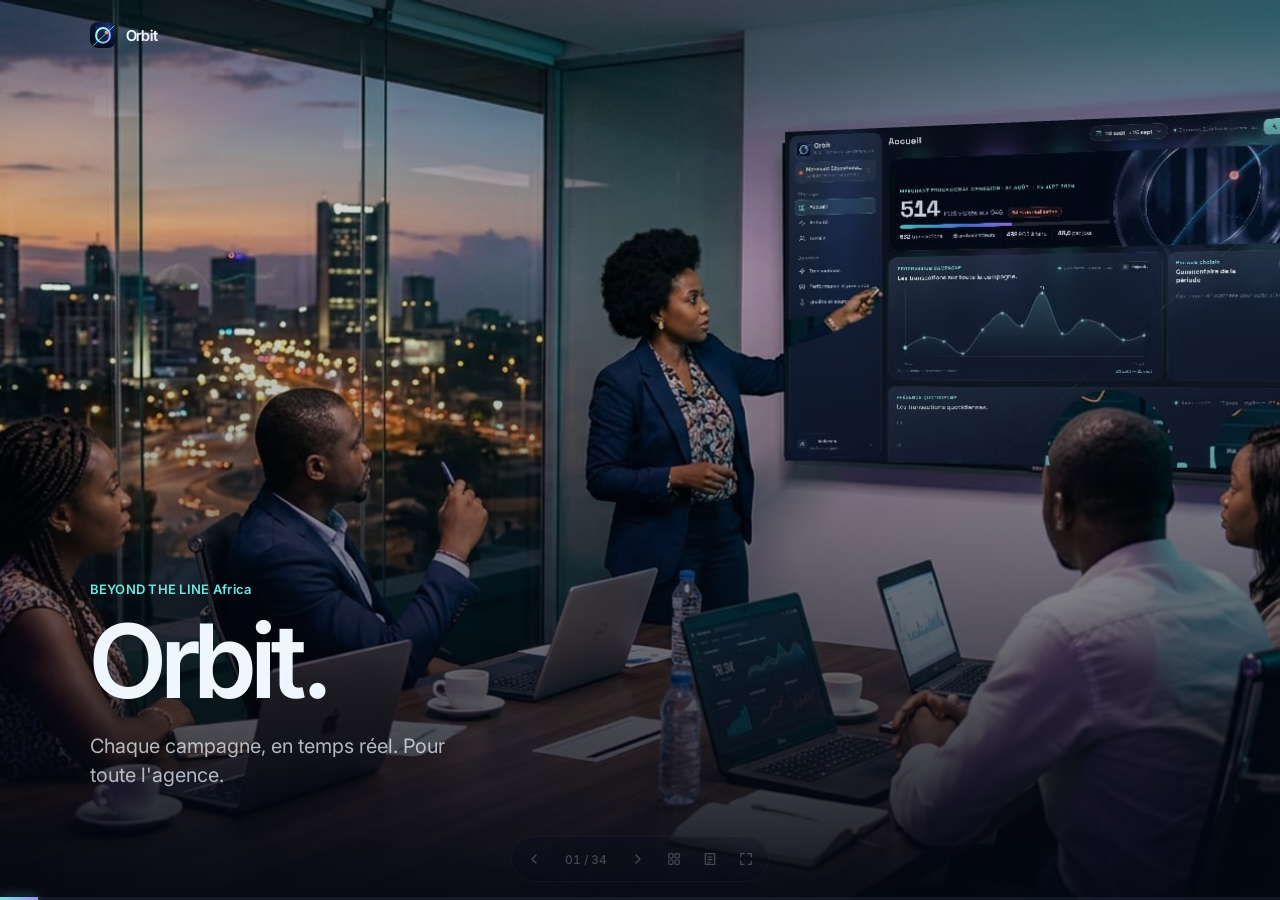
==== commit adc97a18: "feat : vrais écrans d'Orbit dans les photos, QR code, nouveaux prix - Captures réelles incrustées en" ====
--- a/index.html
+++ b/index.html
@@ -25,7 +25,6 @@
 
 <header class="brandbar">
   <span class="brand"><img src="images/orbit.svg" alt="">Orbit</span>
-  <span class="btl" aria-label="BEYOND THE LINE Africa"><span class="btl-mark"><i></i><i></i><i></i></span><span class="btl-word"><b>BTL AFRICA</b><small>BEYOND THE LINE</small></span></span>
 </header>
 <div class="progress"><i></i></div>
 
@@ -201,6 +200,7 @@
       <span class="eyebrow">Étape 1</span>
       <h2>Se connecter</h2>
       <ol class="steps"><li><span><b>Vodacom</b> : lecture seule, un clic.</span></li><li><span><b>BTL</b> : choisir son profil, saisir son mot de passe.</span></li><li><span>Le tracker ouvre Orbit déjà connecté.</span></li></ol>
+      <div class="qr"><img src="images/qr-orbit.svg" alt="QR code vers Orbit"><span><b>Scannez pour ouvrir Orbit</b>eldoradodesign1.github.io/btl-deployment-report</span></div>
     </div>
     <div class="shot"><img src="images/app/01-connexion.jpg" alt="Écran de connexion d'Orbit"></div>
   </div>
@@ -347,8 +347,8 @@
     <span class="eyebrow">Le coût</span>
     <h2>Investi une fois.<br><span class="grad">Presque rien ensuite.</span></h2>
     <div class="tiles t3">
-      <div class="glass tile"><span class="tag">Développement complet</span><div class="num">500<small>$</small></div><p>Une fois. Déjà réalisé.</p></div>
-      <div class="glass tile"><span class="tag">Nouvelle campagne</span><div class="num">~100<small>$</small></div><p>Pour brancher un nouveau type.</p></div>
+      <div class="glass tile"><span class="tag">Développement complet</span><div class="num">500<small>$</small></div><p>Une fois. Déjà en cours de réalisation.</p></div>
+      <div class="glass tile"><span class="tag">Nouvelle campagne</span><div class="num">50<small>$</small></div><p>Pour brancher un nouveau type.</p></div>
       <div class="glass tile hl"><span class="tag">Hébergement</span><div class="num">&lt; 50<small>$ / mois</small></div><p>Base, site et IA compris.</p></div>
     </div>
   </div>
@@ -360,8 +360,8 @@
     <span class="eyebrow">Le modèle</span>
     <h2>Orbit devient<br><span class="grad">une ligne de facture.</span></h2>
     <div class="tiles t3">
-      <div class="glass tile"><span class="tag">Pilotage Orbit</span><div class="num">500<small>$ / campagne</small></div><p>Accès client, tableaux, rapports.</p></div>
-      <div class="glass tile hl"><span class="tag">Option IA</span><div class="num">+200<small>$ / campagne</small></div><p>Commentaires et questions.</p></div>
+      <div class="glass tile"><span class="tag">Pilotage Orbit</span><div class="num">400<small>$ / campagne</small></div><p>Accès client, tableaux, rapports.</p></div>
+      <div class="glass tile hl"><span class="tag">Option IA</span><div class="num">+100<small>$ / campagne</small></div><p>Commentaires et questions.</p></div>
       <div class="glass tile"><span class="tag">À la carte</span><div class="num">Quota</div><p>Questions par jour selon le contrat.</p></div>
     </div>
   </div>
@@ -381,10 +381,10 @@
     <div class="glass chart">
       <svg id="roi-chart" role="img" aria-label="Facturation mensuelle et solde cumulé sur 12 mois"></svg>
       <div class="legend"><span><i style="background:rgb(112 232 225)"></i>Facturé par mois</span><span><i style="background:rgb(160 140 255)"></i>Solde cumulé</span></div>
-      <p class="hyp">Hypothèses : 2 mois de rodage non facturés, puis 2 campagnes par mois, une sur deux avec l'IA. Coûts : 500 $ au départ, 100 $ par campagne, 50 $ par mois.</p>
-    </div>
-  </div>
-  <aside class="note"><b>3 min.</b> Les premiers mois sont négatifs (rodage, adhésion). Ensuite chaque campagne rapporte environ 400 $ net, 600 $ avec l'IA. Scénario volontairement prudent.</aside>
+      <p class="hyp">Hypothèses : 2 mois de rodage non facturés, puis 2 campagnes par mois, une sur deux avec l'IA. Prix : 400 $ par campagne, +100 $ pour l'IA. Coûts : 500 $ au départ, 50 $ par nouvelle campagne, 50 $ par mois.</p>
+    </div>
+  </div>
+  <aside class="note"><b>3 min.</b> Les premiers mois sont négatifs (rodage, adhésion). Ensuite chaque campagne rapporte environ 350 $ net, 450 $ avec l'IA. Scénario volontairement prudent.</aside>
 </section>
 
 <section class="slide" data-title="Calculateur">
@@ -396,7 +396,7 @@
         <label><span>Campagnes facturées par mois <b data-v="perMonth"></b></span><input type="range" name="perMonth" min="1" max="6" value="2"></label>
         <label><span>Mois de rodage non facturés <b data-v="pilot"></b></span><input type="range" name="pilot" min="0" max="6" value="2"></label>
         <label><span>Campagnes avec l'option IA <b data-v="iaShare"></b></span><input type="range" name="iaShare" min="0" max="100" step="10" value="50"></label>
-        <label><span>Prix Orbit par campagne <b data-v="price"></b></span><input type="range" name="price" min="200" max="1000" step="50" value="500"></label>
+        <label><span>Prix Orbit par campagne <b data-v="price"></b></span><input type="range" name="price" min="200" max="1000" step="50" value="400"></label>
       </div>
       <div class="glass out">
         <div class="kpis"><div class="kpi"><small>Point mort</small><b data-k="even"></b></div><div class="kpi"><small>Facturé sur 12 mois</small><b data-k="revenue"></b></div><div class="kpi"><small>Solde net</small><b data-k="total" class="grad"></b></div></div>
@@ -458,8 +458,7 @@
   <div class="reveal" style="text-align:center">
     <img class="endmark" src="images/orbit.svg" alt="Orbit">
     <h1>Merci.</h1>
-    <p class="lead" style="margin-inline:auto;max-width:40ch">Orbit · développé par Eldorado_design pour BEYOND THE LINE Africa.</p>
-    <p class="byeldo">By <b>Eldo</b></p>
+    <p class="byeldo">Orbit · Développé par <b>Eldo</b></p>
   </div>
   <aside class="note"><b>Questions et réponses.</b> Garder Orbit ouvert dans un autre onglet.</aside>
 </section>
--- a/styles.css
+++ b/styles.css
@@ -199,3 +199,9 @@
 }
 @media (prefers-reduced-motion: reduce) { *, *::before, *::after { animation: none !important; transition-duration: .01ms !important; } }
 @media print { html, body { overflow: visible; height: auto; } .controls, .progress, .notes, .overview, .brandbar { display: none !important; } .slide { position: relative; height: 100vh; opacity: 1; visibility: visible; transform: none; page-break-after: always; } .reveal > *, .spot { opacity: 1; transform: none; filter: none; } }
+
+/* QR code d'accès (slide « Se connecter ») */
+.qr { display: flex; align-items: center; gap: 18px; margin-top: 28px; padding: 14px 18px 14px 14px; border-radius: 22px; width: fit-content; background: rgb(var(--panel) / .55); border: 1px solid rgb(var(--line) / .14); backdrop-filter: blur(18px); }
+.qr img { width: 112px; height: 112px; padding: 9px; border-radius: 14px; background: #fff; }
+.qr span { display: grid; gap: 4px; font-size: 13px; color: rgb(var(--ink) / .55); }
+.qr b { font: 600 17px var(--display); color: rgb(var(--ink)); letter-spacing: -.01em; }
